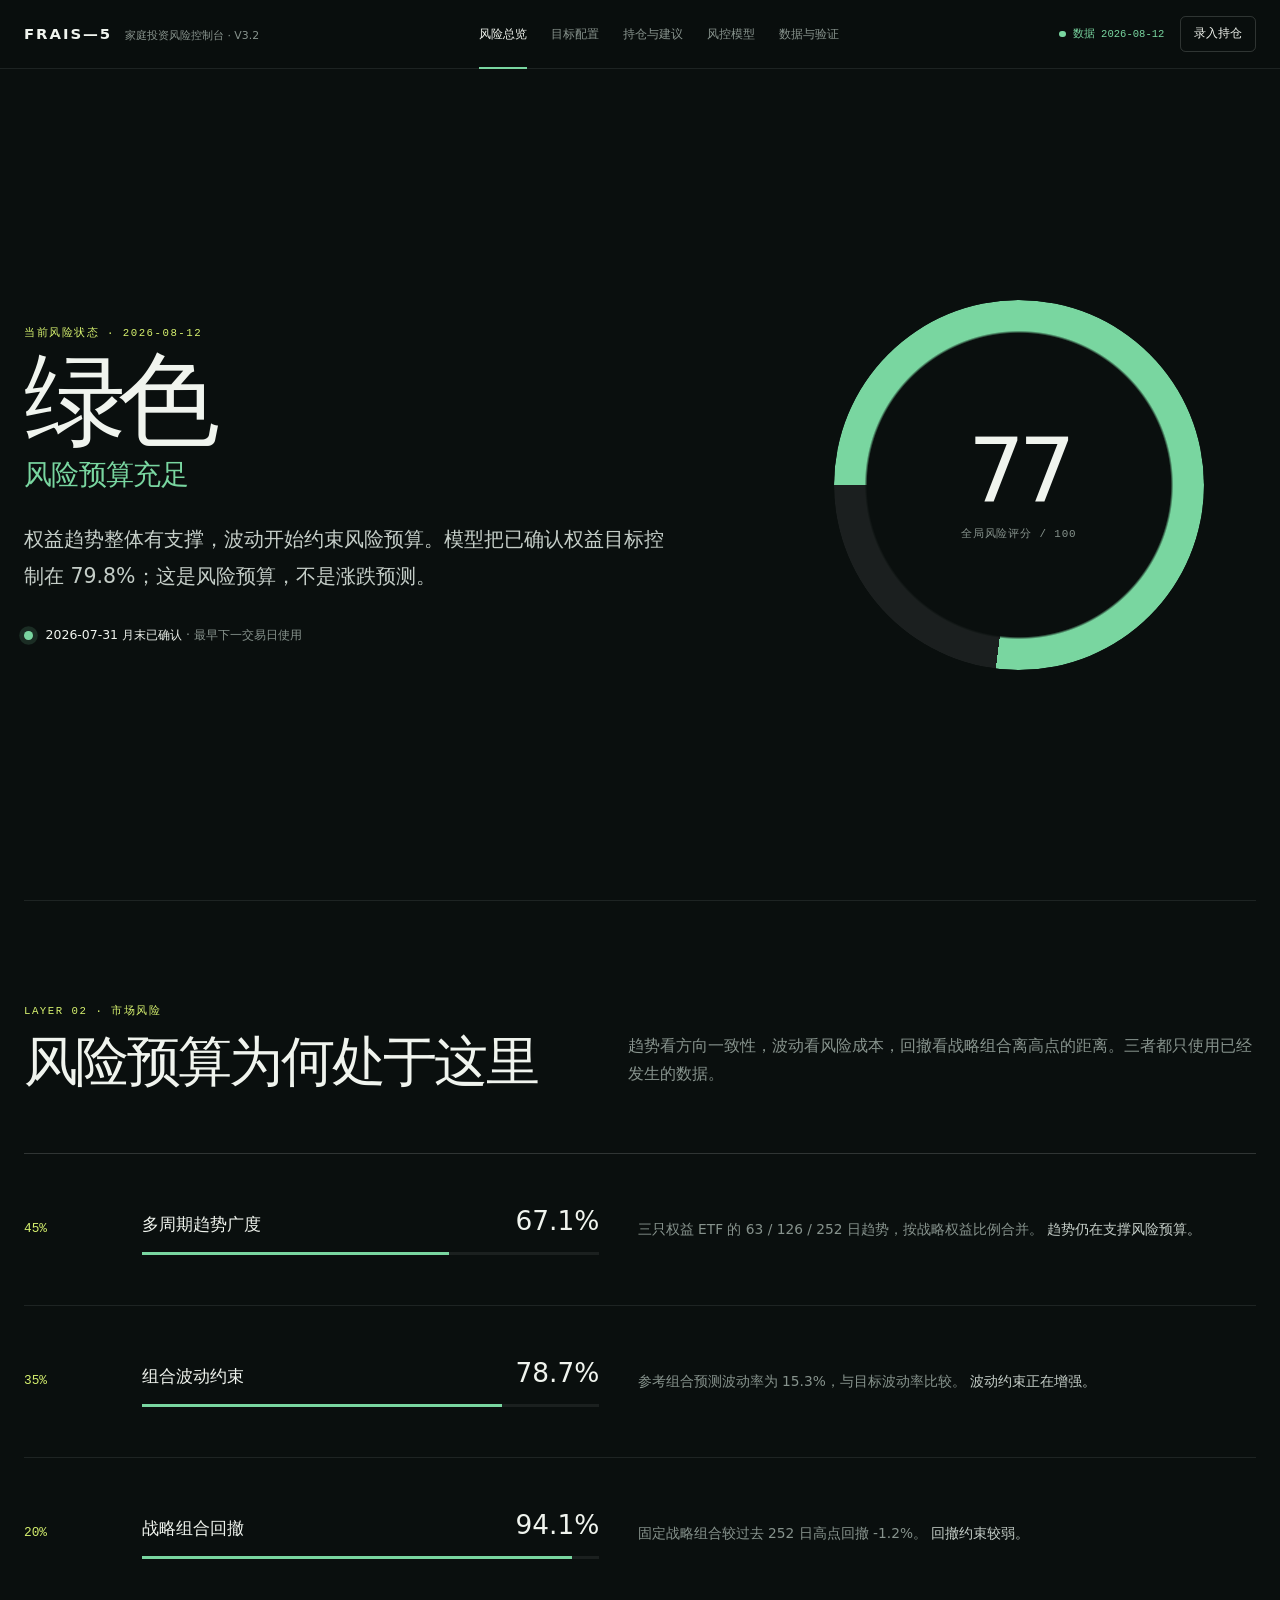
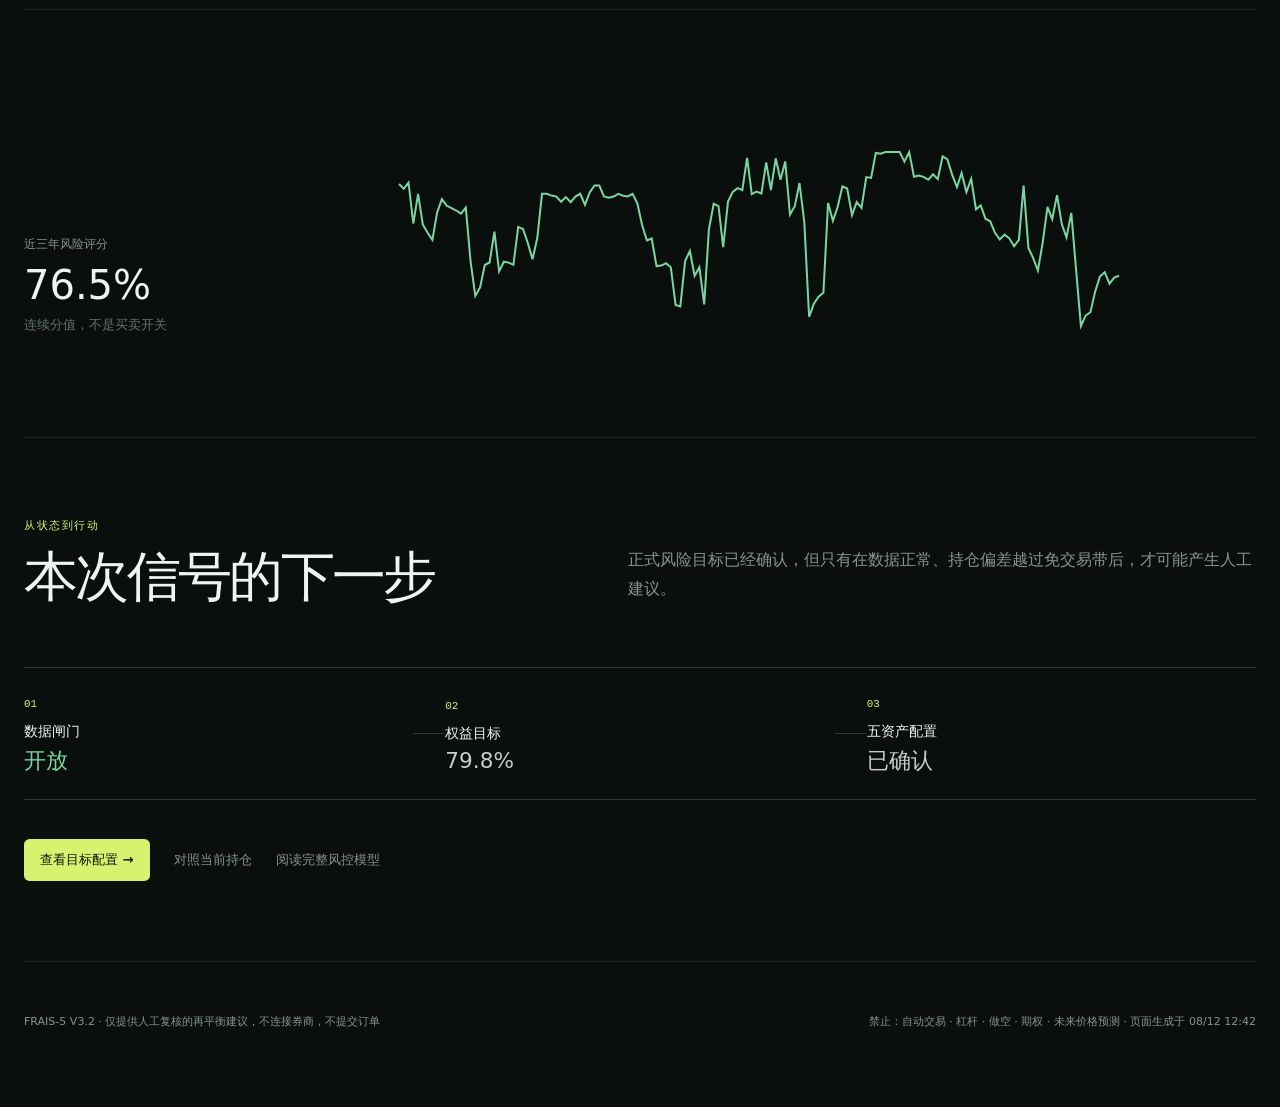
==== index.html @ fefcca4c "Deploy FRAIS-5 v3.2 target allocation" ====
<!doctype html>
<html lang="zh-CN">
  <head>
    <meta charset="UTF-8" />
    <meta name="viewport" content="width=device-width, initial-scale=1.0" />
    <meta name="color-scheme" content="dark" />
    <meta name="theme-color" content="#0a0f0e" />
    <meta name="description" content="FRAIS-5 V3：中文家庭投资风险控制台。只提供可解释的风险与人工再平衡建议，不执行交易。" />
    <link rel="icon" href="data:image/svg+xml,%3Csvg xmlns='http://www.w3.org/2000/svg' viewBox='0 0 64 64'%3E%3Crect width='64' height='64' rx='16' fill='%230a0f0e'/%3E%3Cpath d='M16 16h33v8H25v8h20v8H25v16h-9z' fill='%23d7f26f'/%3E%3C/svg%3E" />
    <title>风险总览 · FRAIS-5</title>
    <script type="module" crossorigin src="./assets/main-DtXF75JH.js"></script>
    <link rel="stylesheet" crossorigin href="./assets/main-CTSdumK3.css">
  </head>
  <body data-page="risk" data-root="./">
    <a class="skip-link" href="#main">跳到主要内容</a>
    <div id="app" aria-live="polite">
      <div class="boot-screen"><span>F5</span><p>正在核验风险状态…</p></div>
    </div>
  </body>
</html>
---- assets/main-CTSdumK3.css ----
:root{--lightningcss-light: ;--lightningcss-dark:initial;color-scheme:dark;--bg:#0a0f0e;--surface:#111816;--surface-2:#17201d;--ink:#f0f4ee;--soft:#c5cec8;--muted:#87938d;--faint:#66706b;--line:#e9f3ec17;--line-strong:#e9f3ec2b;--accent:#d7f26f;--positive:#79d6a0;--negative:#ef7076;--warning:#e8cd68;--content:1320px;background:var(--bg);color:var(--ink);font-synthesis:none;text-rendering:optimizelegibility;font-family:-apple-system,BlinkMacSystemFont,PingFang SC,Microsoft YaHei,system-ui,sans-serif}*{box-sizing:border-box}html{scroll-behavior:smooth;scroll-padding-top:92px}body{background:var(--bg);min-width:320px;color:var(--ink);margin:0}button,input{color:inherit;font:inherit}a{color:inherit}button:focus-visible,a:focus-visible,input:focus-visible,tr:focus-visible,summary:focus-visible{outline:2px solid var(--accent);outline-offset:3px}.skip-link{z-index:100;background:var(--accent);color:#12180f;padding:.7rem 1rem;text-decoration:none;position:fixed;top:-4rem;left:1rem}.skip-link:focus{top:1rem}.visually-hidden{clip:rect(0, 0, 0, 0)!important;white-space:nowrap!important;border:0!important;width:1px!important;height:1px!important;margin:-1px!important;padding:0!important;position:absolute!important;overflow:hidden!important}.boot-screen,.fatal{text-align:center;place-content:center;justify-items:center;gap:1.2rem;min-height:100svh;padding:2rem;display:grid}.boot-screen span{border:1px solid var(--line-strong);width:5rem;height:5rem;color:var(--accent);border-radius:50%;place-items:center;font:500 1.1rem/1 IBM Plex Mono,monospace;animation:1.8s ease-in-out infinite pulse;display:grid}.boot-screen p,.fatal p{color:var(--muted)}.fatal h1{letter-spacing:-.06em;max-width:700px;margin:0;font-size:clamp(2.3rem,6vw,5rem)}.shell{--regime:var(--warning);min-height:100svh}.topbar{z-index:20;border-bottom:1px solid var(--line);-webkit-backdrop-filter:blur(18px);backdrop-filter:blur(18px);background:#0a0f0ee8;position:sticky;top:0}.topbar-inner{width:min(var(--content), calc(100% - 48px));grid-template-columns:auto 1fr auto;align-items:center;gap:clamp(1.5rem,4vw,4rem);min-height:68px;margin:0 auto;display:grid}.brand{white-space:nowrap;align-items:baseline;gap:.8rem;text-decoration:none;display:flex}.brand b{letter-spacing:.13em;font-size:.93rem}.brand span{color:var(--muted);font-size:.68rem}.page-nav{justify-content:center;align-items:stretch;gap:1.5rem;height:68px;display:flex}.page-nav a{color:var(--muted);white-space:nowrap;align-items:center;font-size:.76rem;text-decoration:none;transition:color .18s;display:flex;position:relative}.page-nav a:hover,.page-nav a[aria-current=page]{color:var(--ink)}.page-nav a[aria-current=page]:after{content:"";background:var(--regime);height:2px;position:absolute;bottom:-1px;left:0;right:0}.top-actions{white-space:nowrap;align-items:center;gap:1rem;display:flex}.data-stamp{color:var(--muted);align-items:center;gap:.45rem;font:.66rem/1 IBM Plex Mono,monospace;display:flex}.data-stamp i{background:currentColor;border-radius:50%;width:.4rem;height:.4rem}.data-stamp.data-good{color:var(--positive)}.data-stamp.data-bad{color:var(--negative)}.quiet-button,.primary,.secondary,.text-button,.danger-link{cursor:pointer;border:0;transition:transform .18s,border-color .18s,background .18s,color .18s}.quiet-button{border:1px solid var(--line-strong);background:0 0;border-radius:.35rem;padding:.55rem .8rem;font-size:.74rem}.quiet-button:hover,.secondary:hover{border-color:var(--accent);background:#d7f26f0f}.quiet-button:active,.primary:active,.secondary:active{transform:scale(.98)}main,footer{width:min(var(--content), calc(100% - 48px));margin:0 auto}.risk-hero{border-bottom:1px solid var(--line);grid-template-columns:1.15fr .85fr;align-items:center;gap:clamp(3rem,9vw,10rem);min-height:calc(100svh - 68px);padding:5rem 0;display:grid;position:relative}.risk-hero:before{content:"";z-index:-1;background:color-mix(in srgb, var(--regime) 10%, transparent);filter:blur(100px);pointer-events:none;border-radius:50%;width:32rem;height:32rem;position:absolute;top:8%;right:2%}.eyebrow{color:var(--accent);letter-spacing:.14em;text-transform:uppercase;margin:0 0 1rem;font:500 .67rem/1.5 IBM Plex Mono,monospace}.risk-hero h1{letter-spacing:-.075em;margin:0;font-size:clamp(3.8rem,8vw,7.2rem);font-weight:600;line-height:.84}.risk-hero h1 span{color:var(--regime);letter-spacing:-.025em;margin-top:1.2rem;font-size:.27em;display:block}.lead{max-width:42rem;color:var(--soft);margin:2.2rem 0 0;font-size:clamp(1rem,1.7vw,1.28rem);line-height:1.8}.signal-stamp{color:var(--muted);align-items:center;gap:.8rem;margin-top:2rem;font-size:.78rem;display:flex}.signal-stamp i{background:var(--regime);width:.55rem;height:.55rem;box-shadow:0 0 0 .3rem color-mix(in srgb, var(--regime) 15%, transparent);border-radius:50%}.signal-stamp strong{color:var(--ink);font-weight:500}.score{aspect-ratio:1;justify-self:center;place-items:center;width:min(32vw,370px);display:grid;position:relative}.score-ring{background:conic-gradient(var(--regime) calc(var(--score) * 1%), #ffffff12 0);border-radius:50%;transition:background .5s;position:absolute;inset:0;transform:rotate(-90deg);-webkit-mask:radial-gradient(circle,#0000 0 58%,#000 59%);mask:radial-gradient(circle,#0000 0 58%,#000 59%)}.score>div:last-child{text-align:center;gap:.65rem;display:grid}.score strong{letter-spacing:-.07em;font-size:clamp(3.6rem,7vw,6.4rem);font-weight:500;line-height:1}.score span{color:var(--muted);letter-spacing:.08em;font:.68rem/1.3 IBM Plex Mono,monospace}.page-intro{border-bottom:1px solid var(--line);flex-direction:column;justify-content:center;align-items:flex-start;min-height:360px;padding:4.5rem 0;display:flex}.page-intro h1{letter-spacing:-.065em;max-width:900px;margin:0;font-size:clamp(3.2rem,7vw,6.2rem);font-weight:600;line-height:.9}.page-intro>p:not(.eyebrow){max-width:680px;color:var(--soft);margin:1.6rem 0 0;font-size:1rem;line-height:1.75}.page-intro>.primary{margin-top:2rem}.page-intro>.page-links{margin-top:1.8rem}.model-intro{min-height:420px}.section{border-bottom:1px solid var(--line);padding:clamp(4.8rem,8vw,7rem) 0}.section.first{padding-top:4rem}.section.compact{padding-top:5rem;padding-bottom:5rem}.section-head{grid-template-columns:minmax(0,.9fr) minmax(330px,1.1fr);align-items:end;gap:clamp(2rem,7vw,7rem);margin-bottom:4rem;display:grid}.section-head h2{letter-spacing:-.05em;max-width:46rem;margin:0;font-size:clamp(2.2rem,4.2vw,4.2rem);font-weight:550;line-height:1}.section-head>p{max-width:48rem;color:var(--muted);margin:0;line-height:1.8}.factor-list{border-top:1px solid var(--line-strong)}.factor{border-bottom:1px solid var(--line);grid-template-columns:5rem minmax(260px,.85fr) minmax(320px,1.15fr);align-items:center;gap:2.4rem;min-height:9.5rem;display:grid}.factor-index{color:var(--accent);font:500 .8rem/1 IBM Plex Mono,monospace}.factor-title{justify-content:space-between;align-items:baseline;gap:1rem;display:flex}.factor-title h3{margin:0;font-size:1.08rem;font-weight:550}.factor-title strong{font-size:1.65rem;font-weight:500}.track{background:#ffffff12;height:3px;margin-top:1rem}.track i{background:var(--regime);height:100%;transition:width .7s cubic-bezier(.2,.8,.2,1);display:block}.factor>p{color:var(--muted);font-size:.86rem;line-height:1.7}.factor>p strong{color:var(--soft);font-weight:500}.history-band{grid-template-columns:190px 1fr;align-items:end;gap:3rem;min-height:260px;margin-top:4rem;display:grid}.history-band span{color:var(--muted);font-size:.75rem;display:block}.history-band strong{margin-top:.6rem;font-size:2.5rem;font-weight:500;display:block}.history-band small{color:var(--faint);margin-top:.5rem;display:block}.sparkline{width:100%;height:190px;display:block;overflow:visible}.sparkline path{fill:none;stroke:var(--regime);stroke-width:2px;vector-effect:non-scaling-stroke}.decision-path{border-top:1px solid var(--line-strong);border-bottom:1px solid var(--line-strong);grid-template-columns:1fr 32px 1fr 32px 1fr;align-items:center;display:grid}.decision-path>div{padding:1.5rem 0}.decision-path>i{background:var(--line-strong);height:1px}.decision-path span{color:var(--accent);font:.68rem/1 IBM Plex Mono,monospace}.decision-path strong{margin-top:.65rem;font-size:.9rem;display:block}.decision-path p{color:var(--soft);margin:.35rem 0 0;font-size:1.35rem}.page-links{flex-wrap:wrap;align-items:center;gap:1.5rem;margin-top:2.4rem;display:flex}.page-links a{color:var(--muted);font-size:.82rem;text-decoration:none}.page-links a:hover{color:var(--accent)}.page-links .primary-link{background:var(--accent);color:#12180f;border-radius:.35rem;padding:.75rem 1rem;font-weight:650}.metric-strip{border-top:1px solid var(--line-strong);border-bottom:1px solid var(--line-strong);grid-template-columns:repeat(4,1fr);margin-bottom:6rem;display:grid}.metric-strip>div{min-width:0;padding:1.45rem 1.6rem}.metric-strip>div:first-child{padding-left:0}.metric-strip>div+div{border-left:1px solid var(--line)}.metric-strip span,.audit-strip span{color:var(--muted);font-size:.72rem;display:block}.metric-strip strong{letter-spacing:-.03em;margin-top:.65rem;font-size:clamp(1.25rem,2vw,1.8rem);font-weight:500;display:block}.metric-strip strong.small-value{letter-spacing:0;font-size:1rem;line-height:1.5}.metric-strip small{color:var(--faint);margin-top:.45rem;font-size:.7rem;display:block}.table-scroll{overscroll-behavior-inline:contain;width:100%;overflow-x:auto}.table-edge{border-top:1px solid var(--line-strong)}table{border-collapse:collapse;white-space:nowrap;width:100%}th{color:var(--faint);text-align:right;border-bottom:1px solid var(--line-strong);padding:1rem .8rem;font-size:.67rem;font-weight:500}th:first-child,td:first-child{text-align:left;padding-left:0}td{text-align:right;border-bottom:1px solid var(--line);padding:1.25rem .8rem;font-size:.82rem}.asset-table tbody tr{cursor:pointer;transition:color .15s,background .15s}.asset-table tbody tr:hover,.asset-table tbody tr.active{color:var(--accent);background:#d7f26f06}.asset-table td:first-child strong{font-size:.93rem;font-weight:550;display:block}.asset-table td:first-child span{color:var(--muted);margin-top:.3rem;font-size:.66rem;display:block}.positive{color:var(--positive)!important}.negative{color:var(--negative)!important}.warning{color:var(--warning)!important}.asset-inspector{border-top:1px solid var(--line-strong);grid-template-columns:.8fr 1fr 1.2fr;align-items:start;gap:3rem;margin-top:3rem;padding-top:2rem;display:grid}.asset-inspector h3{margin:0;font-size:2rem;font-weight:540}.asset-inspector>p:nth-child(3){color:var(--muted);margin:0;line-height:1.75}.asset-inspector>p strong{color:var(--ink);font-weight:500}.asset-inspector dl{gap:.7rem;margin:0;display:grid}.asset-inspector dl div{border-bottom:1px solid var(--line);justify-content:space-between;gap:1rem;padding-bottom:.65rem;display:flex}.asset-inspector dt{color:var(--muted);font-size:.72rem}.asset-inspector dd{margin:0;font-size:.76rem}.advice-meta{color:var(--muted);border-top:1px solid var(--line-strong);border-bottom:1px solid var(--line-strong);flex-wrap:wrap;gap:1.2rem 3rem;padding:1.2rem 0;font-size:.76rem;display:flex}.advice-meta strong{color:var(--ink);margin-left:.4rem;font-weight:500}.decision-note{border-top:2px solid var(--accent);max-width:58rem;margin-top:4rem;padding-top:1.5rem}.decision-note.blocked{border-color:var(--negative)}.decision-note.calm{border-color:var(--positive)}.decision-note>strong{font-size:clamp(1.7rem,4vw,3rem);font-weight:540}.decision-note p{color:var(--muted);line-height:1.75}.text-button{color:var(--accent);background:0 0;padding:.5rem 0}.advice-list{border-top:1px solid var(--line-strong);margin-top:3rem}.advice-row{border-bottom:1px solid var(--line);grid-template-columns:220px 180px 1fr;align-items:center;gap:2rem;min-height:7rem;display:grid}.advice-row.muted{opacity:.5}.advice-row span{color:var(--muted);font:.7rem/1.4 IBM Plex Mono,monospace;display:block}.advice-row strong{margin-top:.25rem;font-weight:540;display:block}.advice-row b{font-size:1.05rem;font-weight:540}.advice-row p{color:var(--muted);margin:0;font-size:.81rem;line-height:1.65}.gate-scale{grid-template-columns:1.5fr 1.5fr 2fr 1fr;margin-top:1rem;display:grid}.gate-scale span{border-top:3px solid var(--positive);border-bottom:1px solid var(--line);min-height:78px;color:var(--muted);padding:1rem;font-size:.73rem}.gate-scale span:nth-child(2){border-top-color:var(--warning)}.gate-scale span:nth-child(3){border-top-color:#ee9b62}.gate-scale span:nth-child(4){border-top-color:var(--negative)}.gate-scale b{color:var(--ink);font:500 .8rem/1.7 IBM Plex Mono,monospace}.danger-link{color:var(--faint);text-underline-offset:.25rem;background:0 0;margin-top:2.5rem;padding:0;font-size:.72rem;text-decoration:underline}.danger-link:hover{color:var(--negative)}.allocation-hero{border-bottom:1px solid var(--line);grid-template-columns:1.15fr .85fr;align-items:center;gap:clamp(3rem,8vw,8rem);min-height:500px;padding:5rem 0;display:grid}.allocation-hero h1{letter-spacing:-.065em;margin:0;font-size:clamp(3.6rem,7vw,6.4rem);font-weight:600;line-height:.9}.allocation-hero>div:first-child>p:not(.eyebrow){max-width:660px;color:var(--soft);margin:1.7rem 0 0;font-size:1rem;line-height:1.8}.allocation-north-star{border-left:1px solid var(--line-strong);padding-left:clamp(2rem,5vw,5rem)}.allocation-north-star>span{color:var(--muted);font-size:.75rem}.allocation-north-star>strong{color:var(--regime);letter-spacing:-.07em;margin-top:.8rem;font-size:clamp(4rem,8vw,7rem);font-weight:550;line-height:.9;display:block}.allocation-north-star p{color:var(--soft);margin:1rem 0 0;font-size:1.2rem}.allocation-north-star small{color:var(--faint);margin-top:.6rem;display:block}.target-board{border-bottom:1px solid var(--line);padding:4rem 0 5rem}.target-board-head{grid-template-columns:1fr 1fr;align-items:end;gap:3rem;display:grid}.target-board-head h2{letter-spacing:-.05em;margin:0;font-size:clamp(2rem,4vw,3.6rem);font-weight:550;line-height:1}.target-board-head>p{max-width:500px;color:var(--muted);justify-self:end;margin:0;font-size:.82rem;line-height:1.7}.allocation-bar{background:var(--surface);height:72px;margin-top:3rem;display:flex;overflow:hidden}.allocation-bar>span{place-items:center;min-width:2px;transition:filter .2s,width .7s cubic-bezier(.2,.8,.2,1);display:grid}.allocation-bar>span:hover{filter:brightness(1.16)}.allocation-bar i{color:#0a0f0e;font-size:.72rem;font-style:normal;font-weight:700}.target-a{background:#80b49a!important}.target-b{background:var(--accent)!important}.target-c{background:#b6c6be!important}.target-d{background:#e5c76b!important}.target-e{background:#65756d!important}.allocation-legend{grid-template-columns:repeat(5,1fr);margin-top:1.3rem;display:grid}.allocation-legend>div{grid-template-columns:10px 1fr auto;align-items:start;gap:.65rem;padding-right:1rem;display:grid}.allocation-legend>div+div{border-left:1px solid var(--line);padding-left:1rem}.allocation-legend i,.target-identity>i{border-radius:50%;width:8px;height:8px;margin-top:.3rem}.allocation-legend span{color:var(--soft);font-size:.72rem}.allocation-legend small{color:var(--faint);margin-top:.2rem;font:.64rem/1 IBM Plex Mono,monospace;display:block}.allocation-legend strong{font-size:.84rem;font-weight:550}.target-list{border-top:1px solid var(--line-strong)}.target-row{border-bottom:1px solid var(--line);grid-template-columns:1.1fr 150px 190px minmax(330px,1.4fr);align-items:center;gap:2rem;min-height:140px;display:grid}.target-identity{grid-template-columns:10px 1fr;align-items:start;gap:.8rem;display:grid}.target-identity strong{font-size:1rem;font-weight:550;display:block}.target-identity span{color:var(--muted);margin-top:.35rem;font-size:.68rem;line-height:1.5;display:block}.target-number>strong,.target-cash>strong{letter-spacing:-.03em;font-size:1.45rem;font-weight:520;display:block}.target-number>span,.target-cash>span{color:var(--faint);margin-top:.45rem;font-size:.67rem;display:block}.target-number b{font-weight:500}.target-explain p{color:var(--muted);margin:0;font-size:.78rem;line-height:1.7}.target-explain>span{color:var(--accent);margin-top:.6rem;font:.65rem/1.4 IBM Plex Mono,monospace;display:inline-block}.formation-steps{border-top:1px solid var(--line-strong)}.formation-steps article{border-bottom:1px solid var(--line);grid-template-columns:150px minmax(270px,.9fr) minmax(360px,1.4fr);align-items:center;gap:2.5rem;min-height:128px;display:grid}.formation-steps span{color:var(--accent);font:.68rem/1.4 IBM Plex Mono,monospace}.formation-steps strong{font-size:1.08rem;font-weight:540;line-height:1.5}.formation-steps p{color:var(--muted);font-size:.8rem;line-height:1.7}.model-summary{border-bottom:1px solid var(--line);grid-template-columns:repeat(5,1fr);display:grid}.model-summary>div{padding:2rem 1.4rem}.model-summary>div:first-child{padding-left:0}.model-summary>div+div{border-left:1px solid var(--line)}.model-summary span{color:var(--accent);font:.68rem/1 IBM Plex Mono,monospace}.model-summary strong{margin-top:.8rem;font-size:.88rem;display:block}.model-summary p{color:var(--faint);margin:.45rem 0 0;font-size:.71rem;line-height:1.5}.document-layout{grid-template-columns:220px minmax(0,780px);align-items:start;gap:clamp(4rem,10vw,10rem);padding:5rem 0 9rem;display:grid}.document-toc{scrollbar-width:thin;max-height:calc(100svh - 120px);padding-right:1.3rem;position:sticky;top:96px;overflow:auto}.document-toc>p{color:var(--ink);margin:0 0 1rem;font-size:.78rem;font-weight:550}.document-toc nav{border-top:1px solid var(--line-strong);display:grid}.document-toc a{color:var(--faint);border-bottom:1px solid var(--line);padding:.54rem 0;font-size:.69rem;line-height:1.4;text-decoration:none;transition:color .15s}.document-toc a:hover,.document-toc a.active{color:var(--accent)}.document-toc>a{border:0;margin-top:1rem;display:block}.markdown-body{min-width:0}.markdown-body h1{letter-spacing:-.05em;margin:0 0 1.5rem;font-size:clamp(2.5rem,5vw,4.5rem);line-height:1}.markdown-body h2{border-top:1px solid var(--line-strong);letter-spacing:-.035em;margin:5rem 0 1.3rem;padding-top:1.5rem;scroll-margin-top:96px;font-size:clamp(1.7rem,3vw,2.7rem);font-weight:550;line-height:1.2}.markdown-body h2:first-of-type{margin-top:3rem}.markdown-body h3{color:var(--soft);margin:2.4rem 0 1rem;font-size:1.05rem;font-weight:550}.markdown-body p,.markdown-body li{color:var(--muted);font-size:.9rem;line-height:1.9}.markdown-body strong{color:var(--ink);font-weight:550}.markdown-body a{color:var(--accent)}.markdown-body blockquote{border-left:2px solid var(--accent);background:var(--surface);color:var(--soft);margin:0 0 3rem;padding:1.2rem 1.5rem;line-height:1.8}.markdown-body code{color:var(--accent);background:#ffffff12;border-radius:.25rem;padding:.12rem .35rem;font-family:IBM Plex Mono,monospace;font-size:.83em}.markdown-body pre{border:1px solid var(--line);background:#080c0b;margin:1.5rem 0 2rem;padding:1.4rem;overflow:auto}.markdown-body pre code{color:var(--soft);background:0 0;padding:0;font-size:.78rem;line-height:1.75}.markdown-body ul,.markdown-body ol{padding-left:1.25rem}.markdown-table{border-top:1px solid var(--line-strong);margin:1.8rem 0 2.4rem;overflow-x:auto}.markdown-table th,.markdown-table td{text-align:left;white-space:normal;vertical-align:top;line-height:1.6}.health-banner{border-bottom:1px solid var(--line-strong);grid-template-columns:260px 1fr auto;align-items:center;gap:3rem;min-height:150px;display:grid}.health-banner>div span{color:var(--positive);letter-spacing:.12em;font:500 .7rem/1 IBM Plex Mono,monospace;display:block}.health-banner.blocked>div span{color:var(--negative)}.health-banner>div strong{margin-top:.7rem;font-size:1.5rem;font-weight:540;display:block}.health-banner p{color:var(--soft);line-height:1.7}.health-banner small{color:var(--faint);font-size:.69rem}.audit-strip{border-top:1px solid var(--line-strong);border-bottom:1px solid var(--line-strong);grid-template-columns:repeat(4,1fr);margin-bottom:2rem;display:grid}.audit-strip>div{padding:1.4rem}.audit-strip>div:first-child{padding-left:0}.audit-strip>div+div{border-left:1px solid var(--line)}.audit-strip strong{margin-top:.55rem;font-size:.8rem;font-weight:500;line-height:1.55;display:block}.mono{color:var(--accent);font-family:IBM Plex Mono,monospace}.health-pass{border-left:2px solid var(--positive);color:var(--muted);margin:2rem 0 3rem;padding-left:1rem;font-size:.8rem;line-height:1.7}.issue-list{border-top:1px solid var(--line);margin:2rem 0}.issue-list p{border-bottom:1px solid var(--line);grid-template-columns:180px 1fr;margin:0;padding:.8rem 0;display:grid}.issue-list span{color:var(--muted)}.provider-table td:first-child strong,.metrics-table td:first-child strong{font-weight:550}.metrics-table tr.selected{color:var(--accent);background:#d7f26f06}.nav-plot{margin:0 0 3rem;position:relative}.nav-plot .sparkline{height:240px}.nav-plot>span{color:var(--muted);font-size:.7rem;position:absolute;top:0;left:0}.method-note{max-width:64rem;color:var(--muted);margin:2rem 0 0;font-size:.8rem;line-height:1.75}.method-note a{color:var(--accent);margin-left:.35rem}.download-list{border-top:1px solid var(--line-strong)}.download-list a{border-bottom:1px solid var(--line);grid-template-columns:80px 1fr 1fr;align-items:center;gap:1.5rem;min-height:84px;text-decoration:none;transition:color .15s,background .15s;display:grid}.download-list a:hover{color:var(--accent);background:#d7f26f05}.download-list span{color:var(--accent);font:500 .68rem/1 IBM Plex Mono,monospace}.download-list strong{font-size:.9rem;font-weight:540}.download-list small{color:var(--muted)}footer{color:var(--muted);justify-content:space-between;gap:2rem;padding:2.5rem 0 4rem;font-size:.69rem;line-height:1.7;display:flex}footer p:last-child{text-align:right}dialog{border:1px solid var(--line-strong);background:var(--surface);width:min(680px,100% - 32px);max-height:calc(100svh - 40px);color:var(--ink);border-radius:.65rem;padding:0;overflow:auto;box-shadow:0 30px 100px #00000094}dialog::backdrop{-webkit-backdrop-filter:blur(8px);backdrop-filter:blur(8px);background:#020504c2}dialog form{padding:2rem}.dialog-head{justify-content:space-between;align-items:start;gap:2rem;display:flex}.dialog-head h2{letter-spacing:-.05em;margin:0;font-size:2.4rem;font-weight:550}.dialog-head button{color:var(--muted);cursor:pointer;background:0 0;border:0;font-size:2rem}.privacy{color:var(--muted);margin:1.2rem 0 2rem;font-size:.81rem;line-height:1.65}.holding-fields{border-top:1px solid var(--line-strong)}.holding-fields label{border-bottom:1px solid var(--line);grid-template-columns:1fr 220px;align-items:center;gap:2rem;min-height:4.4rem;display:grid}.holding-fields label>span{font-size:.84rem}.holding-fields small{color:var(--muted);margin-top:.2rem;font:.66rem/1.3 IBM Plex Mono,monospace;display:block}input{border:1px solid var(--line-strong);width:100%;color:var(--ink);background:#00000026;border-radius:.3rem;outline:0;padding:.7rem .8rem}input:focus{border-color:var(--accent)}.backup{background:var(--surface-2);grid-template-columns:1fr 1fr;gap:1rem;margin-top:2rem;padding:1.3rem;display:grid}.backup h3{margin:0;font-size:.88rem}.backup p{color:var(--muted);margin:.35rem 0 0;font-size:.72rem}.backup-actions{grid-column:1/-1;gap:.6rem;display:flex}.dialog-actions{justify-content:flex-end;gap:.8rem;margin-top:2rem;display:flex}.primary,.secondary{border-radius:.35rem;padding:.7rem 1rem}.primary{background:var(--accent);color:#13180f;font-weight:650}.secondary{border:1px solid var(--line-strong);background:0 0}.dialog-status{min-height:1.2rem;color:var(--warning);margin-top:.8rem;font-size:.74rem}.reveal{opacity:0;transition:opacity .65s cubic-bezier(.2,.8,.2,1),transform .65s cubic-bezier(.2,.8,.2,1);transform:translateY(14px)}.reveal.visible{opacity:1;transform:none}@keyframes pulse{50%{border-color:var(--accent);transform:scale(1.08)}}@media (prefers-reduced-motion:reduce){*,:before,:after{scroll-behavior:auto!important;transition-duration:.01ms!important;animation:none!important}.reveal{opacity:1;transform:none}}@media (max-width:1080px){.brand span,.data-stamp{display:none}.topbar-inner{gap:1.5rem}.page-nav{justify-content:flex-start}.document-layout{grid-template-columns:190px minmax(0,1fr);gap:4rem}.target-row{grid-template-columns:1fr 120px 160px}.target-explain{grid-column:1/-1;padding-bottom:1.3rem}}@media (max-width:820px){html{scroll-padding-top:116px}.topbar-inner{width:min(100% - 32px, var(--content));grid-template-columns:1fr auto;padding-top:.65rem}.page-nav{scrollbar-width:none;grid-area:2/1/auto/-1;justify-content:flex-start;gap:1.5rem;width:100%;height:42px;overflow-x:auto}.page-nav::-webkit-scrollbar{display:none}.top-actions{grid-area:1/2}main,footer{width:min(100% - 32px, var(--content))}.risk-hero{grid-template-columns:1fr;gap:4rem;min-height:auto;padding:6rem 0}.score{justify-self:start;width:min(70vw,320px)}.section-head,.asset-inspector{grid-template-columns:1fr;gap:1.5rem}.factor{grid-template-columns:4rem 1fr;gap:1.2rem;padding:1.4rem 0}.factor>p{grid-column:2}.metric-strip,.audit-strip{grid-template-columns:repeat(2,1fr)}.metric-strip>div:nth-child(3),.audit-strip>div:nth-child(3){border-left:0;border-top:1px solid var(--line);padding-left:0}.advice-row{grid-template-columns:1fr auto;gap:1rem;padding:1rem 0}.advice-row p{grid-column:1/-1}.history-band{grid-template-columns:1fr;gap:1rem}.allocation-hero{grid-template-columns:1fr;gap:3rem;min-height:auto}.allocation-north-star{border-left:0;border-top:1px solid var(--line-strong);padding:2rem 0 0}.allocation-legend{grid-template-columns:repeat(3,1fr);gap:1rem 0}.allocation-legend>div:nth-child(4){border-left:0;padding-left:0}.target-board-head{grid-template-columns:1fr}.target-board-head>p{justify-self:start}.formation-steps article{grid-template-columns:120px 1fr;gap:1rem 2rem;padding:1.5rem 0}.formation-steps p{grid-column:2;margin:0}.model-summary{grid-template-columns:repeat(3,1fr)}.model-summary>div:nth-child(4){border-left:0;border-top:1px solid var(--line);padding-left:0}.document-layout{grid-template-columns:1fr;gap:2rem}.document-toc{max-height:none;padding:0 0 1rem;position:static}.document-toc nav{gap:.6rem 1.2rem;display:flex;overflow-x:auto}.document-toc nav a{border-bottom:0;flex:none}.document-toc>a{display:none}.health-banner{grid-template-columns:1fr auto;gap:1rem;padding:2rem 0}.health-banner p{grid-area:2/1/auto/-1;margin:0}}@media (max-width:560px){.brand span{display:none}.page-nav{gap:1.25rem}.risk-hero{padding:4.5rem 0}.risk-hero h1{font-size:clamp(3.5rem,20vw,5.2rem)}.score{width:min(72vw,280px)}.page-intro,.model-intro{min-height:320px;padding:3.5rem 0}.page-intro h1{font-size:clamp(3.1rem,17vw,4.3rem)}.section{padding:4.5rem 0}.section-head{margin-bottom:2.5rem}.section-head h2{font-size:2.35rem}.factor{grid-template-columns:1fr}.factor>p{grid-column:auto}.decision-path{grid-template-columns:1fr}.decision-path>i{width:1px;height:18px;margin-left:1rem}.metric-strip,.audit-strip{grid-template-columns:1fr;margin-bottom:4rem}.metric-strip>div,.audit-strip>div{border-top:1px solid var(--line);padding-left:0;border-left:0!important}.metric-strip>div:first-child,.audit-strip>div:first-child{border-top:0}.gate-scale{grid-template-columns:repeat(2,1fr)}.allocation-hero{padding:4rem 0}.allocation-hero h1{font-size:3.6rem}.allocation-north-star>strong{font-size:4.4rem}.allocation-bar{height:56px}.allocation-bar i{display:none}.allocation-legend{grid-template-columns:1fr 1fr}.allocation-legend>div{padding:.6rem .8rem .6rem 0;border-left:0!important}.allocation-legend>div:nth-child(2n){padding-left:.8rem;border-left:1px solid var(--line)!important}.target-row{grid-template-columns:1fr 1fr;gap:1.3rem;padding:1.4rem 0}.target-identity{grid-column:1/-1}.target-explain{grid-column:1/-1;padding:0}.target-number>strong,.target-cash>strong{font-size:1.25rem}.formation-steps article{grid-template-columns:1fr;gap:.7rem}.formation-steps p{grid-column:1}.model-summary{grid-template-columns:1fr}.model-summary>div{border-top:1px solid var(--line);padding-left:0;border-left:0!important}.model-summary>div:first-child{border-top:0}.document-layout{padding-top:3rem}.markdown-body h2{scroll-margin-top:120px}.health-banner{grid-template-columns:1fr}.health-banner p,.health-banner small{grid-area:auto/1}.download-list a{grid-template-columns:56px 1fr;gap:1rem}.download-list small{grid-column:2}.holding-fields label{grid-template-columns:1fr;gap:.5rem;padding:.8rem 0}.backup{grid-template-columns:1fr}.backup-actions,.dialog-actions,footer{flex-direction:column}footer p:last-child{text-align:left}}
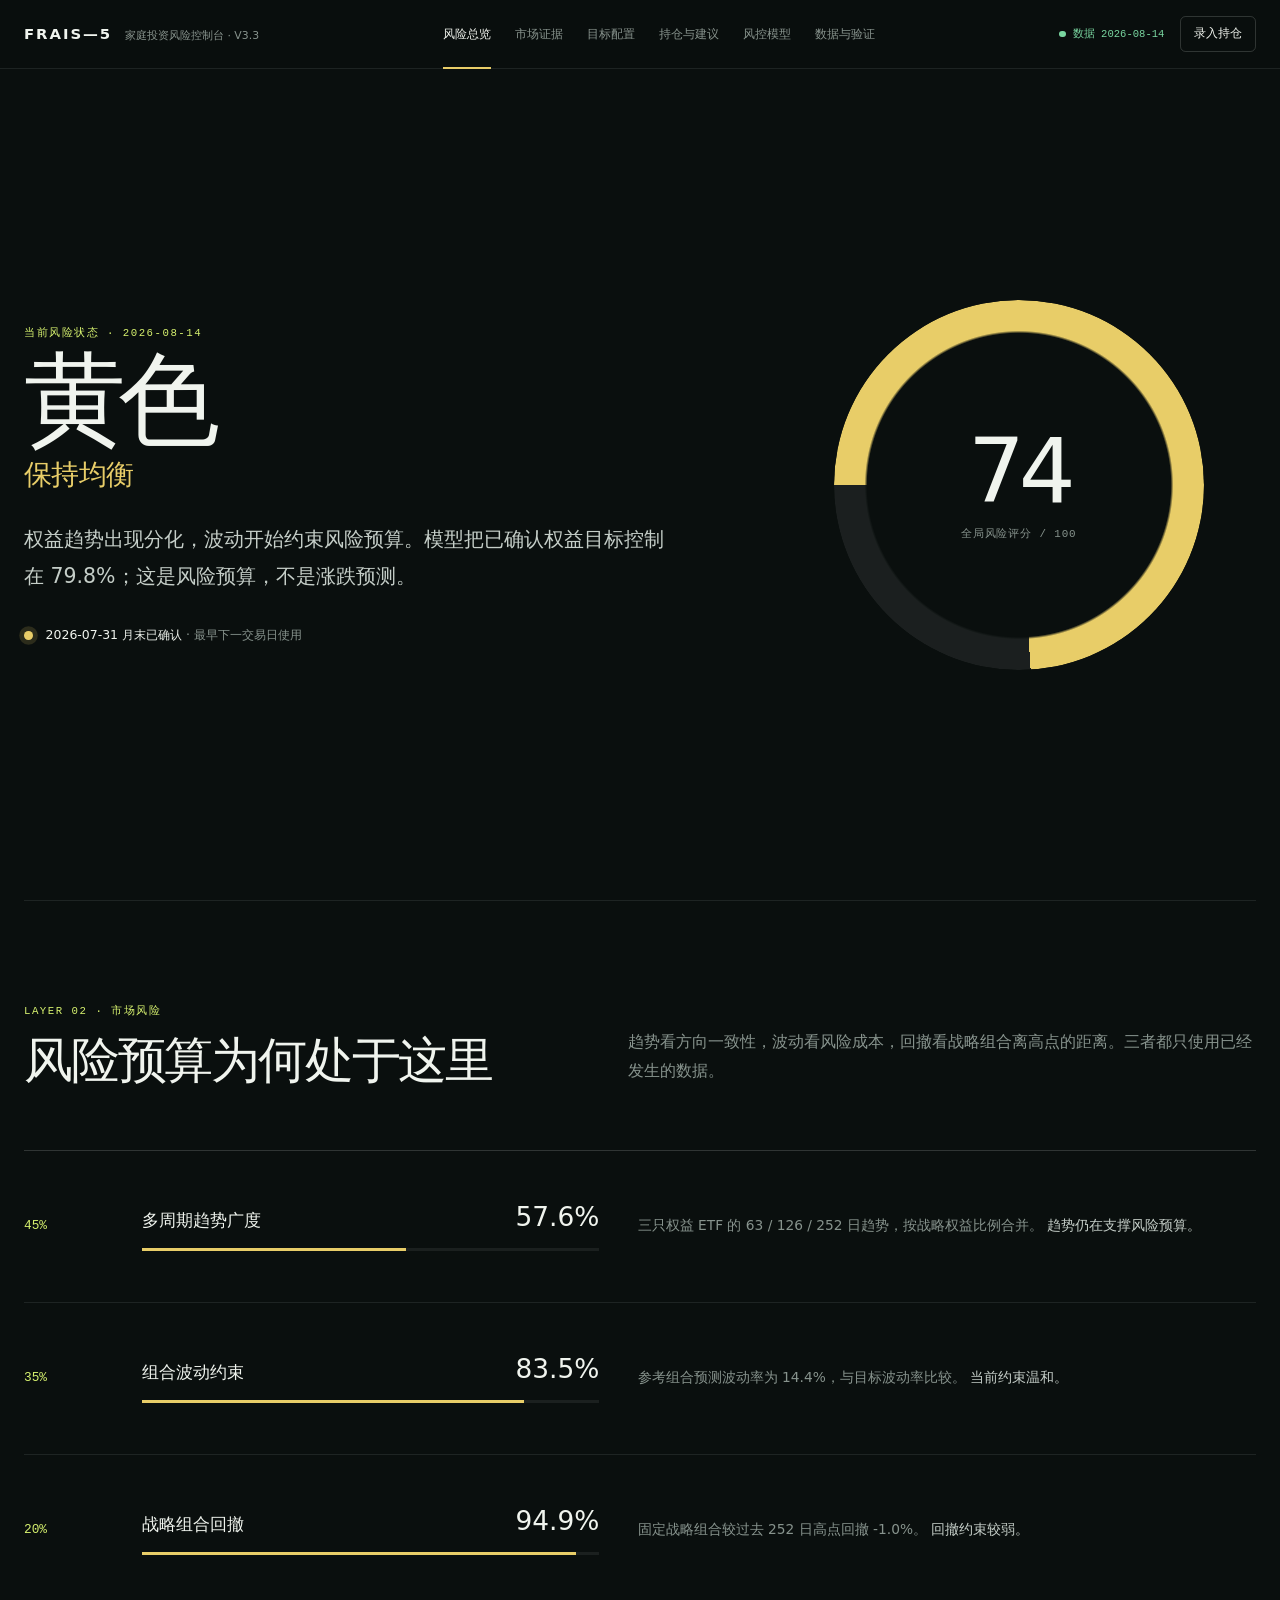
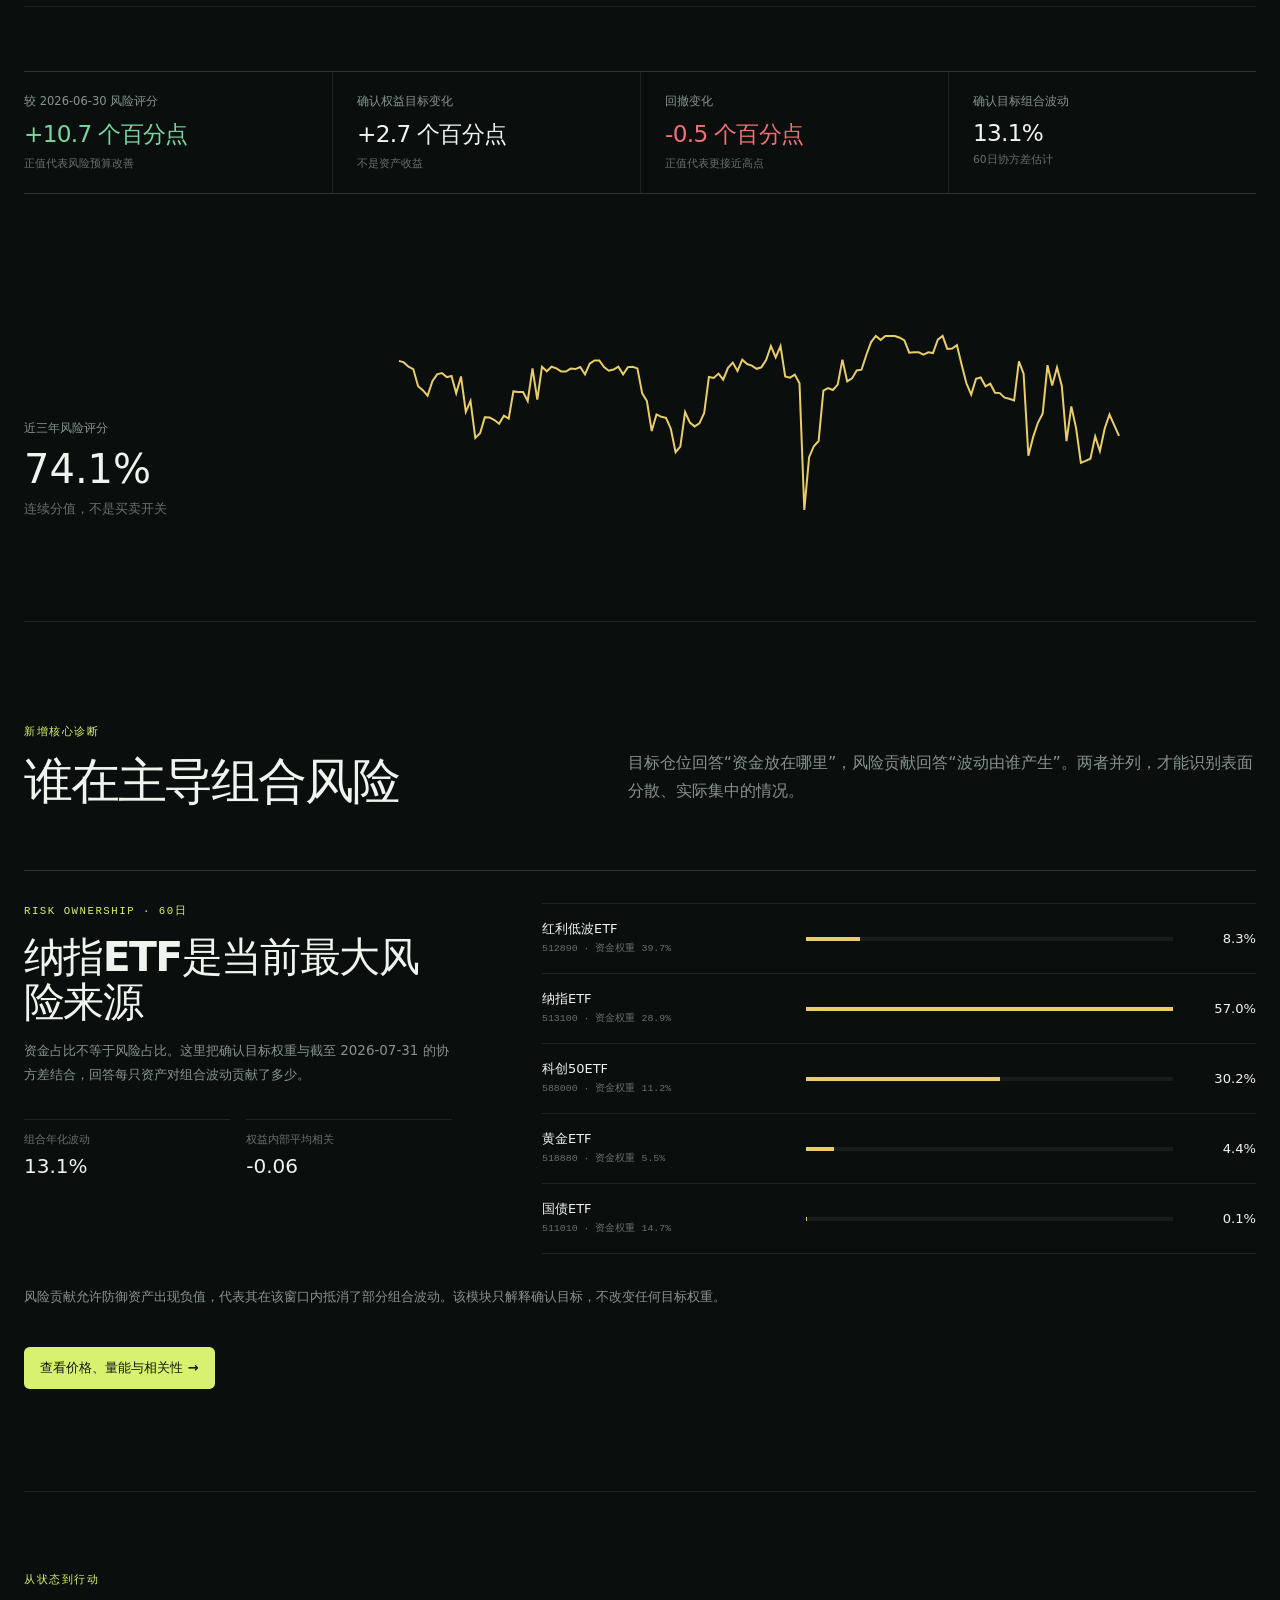
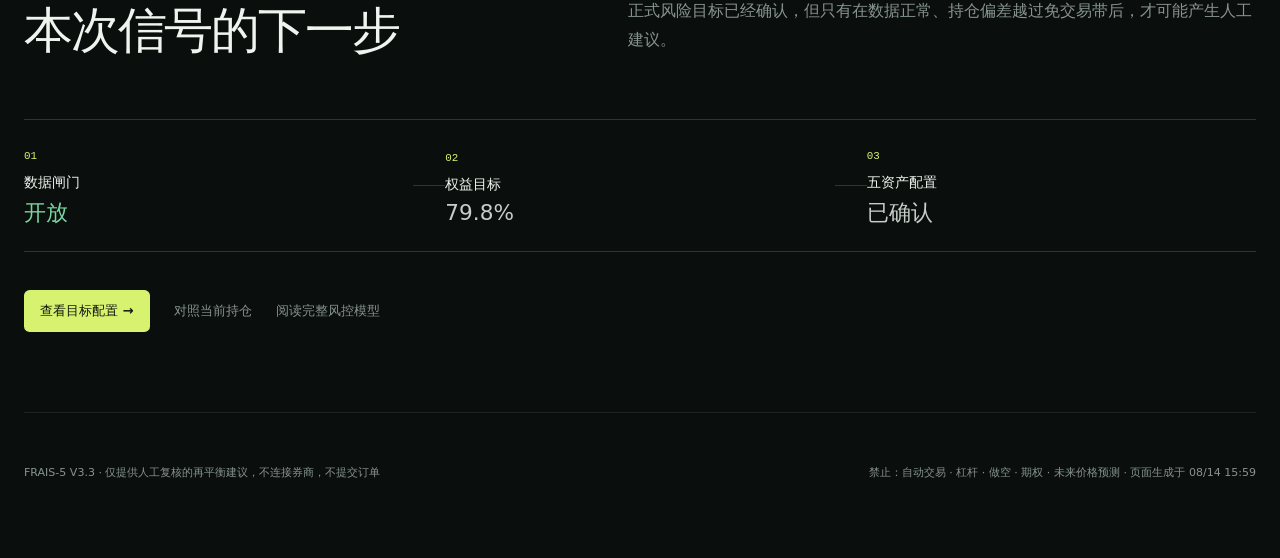
==== commit 9d6ce353: "Deploy FRAIS-5 v3.3 market evidence" ====
--- a/index.html
+++ b/index.html
@@ -8,8 +8,8 @@
     <meta name="description" content="FRAIS-5 V3：中文家庭投资风险控制台。只提供可解释的风险与人工再平衡建议，不执行交易。" />
     <link rel="icon" href="data:image/svg+xml,%3Csvg xmlns='http://www.w3.org/2000/svg' viewBox='0 0 64 64'%3E%3Crect width='64' height='64' rx='16' fill='%230a0f0e'/%3E%3Cpath d='M16 16h33v8H25v8h20v8H25v16h-9z' fill='%23d7f26f'/%3E%3C/svg%3E" />
     <title>风险总览 · FRAIS-5</title>
-    <script type="module" crossorigin src="./assets/main-DtXF75JH.js"></script>
-    <link rel="stylesheet" crossorigin href="./assets/main-CTSdumK3.css">
+    <script type="module" crossorigin src="./assets/main-CNFcikNc.js"></script>
+    <link rel="stylesheet" crossorigin href="./assets/main-BYV9xDuN.css">
   </head>
   <body data-page="risk" data-root="./">
     <a class="skip-link" href="#main">跳到主要内容</a>
--- a/assets/main-BYV9xDuN.css
+++ b/assets/main-BYV9xDuN.css
@@ -0,0 +1 @@
+:root{--lightningcss-light: ;--lightningcss-dark:initial;color-scheme:dark;--bg:#0a0f0e;--surface:#111816;--surface-2:#17201d;--ink:#f0f4ee;--soft:#c5cec8;--muted:#87938d;--faint:#66706b;--line:#e9f3ec17;--line-strong:#e9f3ec2b;--accent:#d7f26f;--positive:#79d6a0;--negative:#ef7076;--warning:#e8cd68;--content:1320px;background:var(--bg);color:var(--ink);font-synthesis:none;text-rendering:optimizelegibility;font-family:-apple-system,BlinkMacSystemFont,PingFang SC,Microsoft YaHei,system-ui,sans-serif}*{box-sizing:border-box}html{scroll-behavior:smooth;scroll-padding-top:92px}body{background:var(--bg);min-width:320px;color:var(--ink);margin:0}button,input{color:inherit;font:inherit}a{color:inherit}button:focus-visible,a:focus-visible,input:focus-visible,tr:focus-visible,summary:focus-visible{outline:2px solid var(--accent);outline-offset:3px}.skip-link{z-index:100;background:var(--accent);color:#12180f;padding:.7rem 1rem;text-decoration:none;position:fixed;top:-4rem;left:1rem}.skip-link:focus{top:1rem}.visually-hidden{clip:rect(0, 0, 0, 0)!important;white-space:nowrap!important;border:0!important;width:1px!important;height:1px!important;margin:-1px!important;padding:0!important;position:absolute!important;overflow:hidden!important}.boot-screen,.fatal{text-align:center;place-content:center;justify-items:center;gap:1.2rem;min-height:100svh;padding:2rem;display:grid}.boot-screen span{border:1px solid var(--line-strong);width:5rem;height:5rem;color:var(--accent);border-radius:50%;place-items:center;font:500 1.1rem/1 IBM Plex Mono,monospace;animation:1.8s ease-in-out infinite pulse;display:grid}.boot-screen p,.fatal p{color:var(--muted)}.fatal h1{letter-spacing:-.06em;max-width:700px;margin:0;font-size:clamp(2.3rem,6vw,5rem)}.shell{--regime:var(--warning);min-height:100svh}.topbar{z-index:20;border-bottom:1px solid var(--line);-webkit-backdrop-filter:blur(18px);backdrop-filter:blur(18px);background:#0a0f0ee8;position:sticky;top:0}.topbar-inner{width:min(var(--content), calc(100% - 48px));grid-template-columns:auto 1fr auto;align-items:center;gap:clamp(1.5rem,4vw,4rem);min-height:68px;margin:0 auto;display:grid}.brand{white-space:nowrap;align-items:baseline;gap:.8rem;text-decoration:none;display:flex}.brand b{letter-spacing:.13em;font-size:.93rem}.brand span{color:var(--muted);font-size:.68rem}.page-nav{justify-content:center;align-items:stretch;gap:1.5rem;height:68px;display:flex}.page-nav a{color:var(--muted);white-space:nowrap;align-items:center;font-size:.76rem;text-decoration:none;transition:color .18s;display:flex;position:relative}.page-nav a:hover,.page-nav a[aria-current=page]{color:var(--ink)}.page-nav a[aria-current=page]:after{content:"";background:var(--regime);height:2px;position:absolute;bottom:-1px;left:0;right:0}.top-actions{white-space:nowrap;align-items:center;gap:1rem;display:flex}.data-stamp{color:var(--muted);align-items:center;gap:.45rem;font:.66rem/1 IBM Plex Mono,monospace;display:flex}.data-stamp i{background:currentColor;border-radius:50%;width:.4rem;height:.4rem}.data-stamp.data-good{color:var(--positive)}.data-stamp.data-bad{color:var(--negative)}.quiet-button,.primary,.secondary,.text-button,.danger-link{cursor:pointer;border:0;transition:transform .18s,border-color .18s,background .18s,color .18s}.quiet-button{border:1px solid var(--line-strong);background:0 0;border-radius:.35rem;padding:.55rem .8rem;font-size:.74rem}.quiet-button:hover,.secondary:hover{border-color:var(--accent);background:#d7f26f0f}.quiet-button:active,.primary:active,.secondary:active{transform:scale(.98)}main,footer{width:min(var(--content), calc(100% - 48px));margin:0 auto}.risk-hero{border-bottom:1px solid var(--line);grid-template-columns:1.15fr .85fr;align-items:center;gap:clamp(3rem,9vw,10rem);min-height:calc(100svh - 68px);padding:5rem 0;display:grid;position:relative}.risk-hero:before{content:"";z-index:-1;background:color-mix(in srgb, var(--regime) 10%, transparent);filter:blur(100px);pointer-events:none;border-radius:50%;width:32rem;height:32rem;position:absolute;top:8%;right:2%}.eyebrow{color:var(--accent);letter-spacing:.14em;text-transform:uppercase;margin:0 0 1rem;font:500 .67rem/1.5 IBM Plex Mono,monospace}.risk-hero h1{letter-spacing:-.075em;margin:0;font-size:clamp(3.8rem,8vw,7.2rem);font-weight:600;line-height:.84}.risk-hero h1 span{color:var(--regime);letter-spacing:-.025em;margin-top:1.2rem;font-size:.27em;display:block}.lead{max-width:42rem;color:var(--soft);margin:2.2rem 0 0;font-size:clamp(1rem,1.7vw,1.28rem);line-height:1.8}.signal-stamp{color:var(--muted);align-items:center;gap:.8rem;margin-top:2rem;font-size:.78rem;display:flex}.signal-stamp i{background:var(--regime);width:.55rem;height:.55rem;box-shadow:0 0 0 .3rem color-mix(in srgb, var(--regime) 15%, transparent);border-radius:50%}.signal-stamp strong{color:var(--ink);font-weight:500}.score{aspect-ratio:1;justify-self:center;place-items:center;width:min(32vw,370px);display:grid;position:relative}.score-ring{background:conic-gradient(var(--regime) calc(var(--score) * 1%), #ffffff12 0);border-radius:50%;transition:background .5s;position:absolute;inset:0;transform:rotate(-90deg);-webkit-mask:radial-gradient(circle,#0000 0 58%,#000 59%);mask:radial-gradient(circle,#0000 0 58%,#000 59%)}.score>div:last-child{text-align:center;gap:.65rem;display:grid}.score strong{letter-spacing:-.07em;font-size:clamp(3.6rem,7vw,6.4rem);font-weight:500;line-height:1}.score span{color:var(--muted);letter-spacing:.08em;font:.68rem/1.3 IBM Plex Mono,monospace}.page-intro{border-bottom:1px solid var(--line);flex-direction:column;justify-content:center;align-items:flex-start;min-height:360px;padding:4.5rem 0;display:flex}.page-intro h1{letter-spacing:-.06em;max-width:900px;margin:0;font-size:clamp(3.1rem,6vw,5.5rem);font-weight:600;line-height:.92}.page-intro>p:not(.eyebrow){max-width:680px;color:var(--soft);margin:1.6rem 0 0;font-size:1rem;line-height:1.75}.page-intro>.primary{margin-top:2rem}.page-intro>.page-links{margin-top:1.8rem}.model-intro{min-height:420px}.section{border-bottom:1px solid var(--line);padding:clamp(4.8rem,8vw,7rem) 0}.section.first{padding-top:4rem}.section.compact{padding-top:5rem;padding-bottom:5rem}.section-head{grid-template-columns:minmax(0,.9fr) minmax(330px,1.1fr);align-items:end;gap:clamp(2rem,7vw,7rem);margin-bottom:4rem;display:grid}.section-head h2{letter-spacing:-.045em;max-width:46rem;margin:0;font-size:clamp(2.15rem,3.8vw,3.65rem);font-weight:550;line-height:1.03}.section-head>p{max-width:48rem;color:var(--muted);margin:0;line-height:1.8}.factor-list{border-top:1px solid var(--line-strong)}.factor{border-bottom:1px solid var(--line);grid-template-columns:5rem minmax(260px,.85fr) minmax(320px,1.15fr);align-items:center;gap:2.4rem;min-height:9.5rem;display:grid}.factor-index{color:var(--accent);font:500 .8rem/1 IBM Plex Mono,monospace}.factor-title{justify-content:space-between;align-items:baseline;gap:1rem;display:flex}.factor-title h3{margin:0;font-size:1.08rem;font-weight:550}.factor-title strong{font-size:1.65rem;font-weight:500}.track{background:#ffffff12;height:3px;margin-top:1rem}.track i{background:var(--regime);height:100%;transition:width .7s cubic-bezier(.2,.8,.2,1);display:block}.factor>p{color:var(--muted);font-size:.86rem;line-height:1.7}.factor>p strong{color:var(--soft);font-weight:500}.history-band{grid-template-columns:190px 1fr;align-items:end;gap:3rem;min-height:260px;margin-top:4rem;display:grid}.history-band span{color:var(--muted);font-size:.75rem;display:block}.history-band strong{margin-top:.6rem;font-size:2.5rem;font-weight:500;display:block}.history-band small{color:var(--faint);margin-top:.5rem;display:block}.sparkline{width:100%;height:190px;display:block;overflow:visible}.sparkline path{fill:none;stroke:var(--regime);stroke-width:2px;vector-effect:non-scaling-stroke}.risk-delta-strip{border-top:1px solid var(--line-strong);border-bottom:1px solid var(--line-strong);grid-template-columns:repeat(4,1fr);margin-top:4rem;display:grid}.risk-delta-strip>div{min-width:0;padding:1.4rem 1.5rem}.risk-delta-strip>div:first-child{padding-left:0}.risk-delta-strip>div+div{border-left:1px solid var(--line)}.risk-delta-strip span{color:var(--muted);font-size:.72rem;display:block}.risk-delta-strip strong{letter-spacing:-.03em;margin-top:.6rem;font-size:1.45rem;font-weight:520;display:block}.risk-delta-strip small{color:var(--faint);margin-top:.4rem;font-size:.67rem;line-height:1.4;display:block}.risk-ownership{border-top:1px solid var(--line-strong);grid-template-columns:minmax(280px,.75fr) minmax(480px,1.25fr);align-items:start;gap:clamp(3rem,7vw,7rem);padding-top:2rem;display:grid}.risk-ownership-summary h3{letter-spacing:-.04em;max-width:26rem;margin:0;font-size:clamp(1.8rem,3.2vw,3rem);font-weight:550;line-height:1.1}.risk-ownership-summary>p:not(.eyebrow){max-width:34rem;color:var(--muted);font-size:.84rem;line-height:1.8}.risk-ownership-summary dl{grid-template-columns:1fr 1fr;gap:1rem;margin:2rem 0 0;display:grid}.risk-ownership-summary dl div{border-top:1px solid var(--line);padding-top:.8rem}.risk-ownership-summary dt{color:var(--faint);font-size:.68rem}.risk-ownership-summary dd{margin:.45rem 0 0;font-size:1.25rem}.risk-owner-list{border-top:1px solid var(--line)}.risk-owner{border-bottom:1px solid var(--line);grid-template-columns:minmax(150px,.8fr) minmax(180px,1.2fr) 64px;align-items:center;gap:1.2rem;min-height:70px;display:grid}.risk-owner>span strong{font-size:.81rem;font-weight:540;display:block}.risk-owner>span small{color:var(--faint);margin-top:.3rem;font:.62rem/1.3 IBM Plex Mono,monospace;display:block}.risk-owner>b{text-align:right;font-size:.82rem;font-weight:540}.risk-owner-track{background:#ffffff0f;height:4px}.risk-owner-track i{background:var(--regime);transform-origin:0;height:100%;animation:.7s cubic-bezier(.2,.8,.2,1) both grow-line;display:block}.risk-owner-track i.diversifier{background:var(--positive)}.market-intro{min-height:340px}.market-workspace-section{padding-top:2.5rem}.market-toolbar{grid-template-columns:1fr auto;align-items:end;gap:2rem;margin-bottom:3rem;display:grid}.asset-switcher{border-top:1px solid var(--line-strong);border-bottom:1px solid var(--line-strong);grid-template-columns:repeat(5,1fr);display:grid}.asset-switcher button,.range-switcher button{color:var(--muted);cursor:pointer;background:0 0;border:0}.asset-switcher button{text-align:left;border-right:1px solid var(--line);min-height:72px;padding:1rem;transition:color .18s,background .18s}.asset-switcher button:first-child{padding-left:0}.asset-switcher button:last-child{border-right:0}.asset-switcher button:hover,.asset-switcher button[aria-pressed=true]{color:var(--ink);background:#d7f26f09}.asset-switcher button[aria-pressed=true]{box-shadow:inset 0 2px var(--regime)}.asset-switcher span{font-size:.76rem;font-weight:540;display:block}.asset-switcher small{color:var(--faint);margin-top:.4rem;font:.59rem/1.4 IBM Plex Mono,monospace;display:block}.range-switcher{border:1px solid var(--line-strong);border-radius:.35rem;gap:.25rem;padding:.25rem;display:flex}.range-switcher button{white-space:nowrap;border-radius:.22rem;padding:.48rem .65rem;font-size:.69rem}.range-switcher button[aria-pressed=true]{background:var(--accent);color:#12180f}.market-metrics{margin-bottom:3rem}.market-layout{grid-template-columns:minmax(0,1fr) 285px;align-items:stretch;gap:3rem;display:grid}.market-chart{border-top:1px solid var(--line-strong);border-bottom:1px solid var(--line-strong);min-width:0;min-height:620px;padding:1.2rem 0 0;transition:opacity .2s,transform .2s}.market-chart.is-changing{opacity:.35;transform:translateY(4px)}.chart-legend{min-height:34px;color:var(--muted);flex-wrap:wrap;align-items:center;gap:.8rem 1.5rem;font-size:.67rem;display:flex}.chart-legend span{align-items:center;gap:.45rem;display:flex}.chart-legend i{width:18px;height:2px;display:block}.legend-price{background:var(--accent)}.legend-ma63{background:var(--positive)}.legend-ma252{background:var(--warning)}.chart-range-label{color:var(--faint);margin-left:auto;font-family:IBM Plex Mono,monospace}.chart-canvas{position:relative}.chart-canvas svg{touch-action:pan-y;width:100%;height:auto;display:block}.chart-grid line{stroke:var(--line);stroke-width:1px;vector-effect:non-scaling-stroke}.chart-grid text,.axis-date,.volume-label{fill:var(--faint);font-family:IBM Plex Mono,monospace;font-size:10px}.price-area{fill:color-mix(in srgb, var(--regime) 8%, transparent)}.price-line,.ma-line{fill:none;vector-effect:non-scaling-stroke}.price-line{stroke:var(--accent);stroke-width:2px}.ma-line{stroke-width:1.25px;stroke-dasharray:5 4;opacity:.85}.ma63{stroke:var(--positive)}.ma252{stroke:var(--warning)}.volume-divider{stroke:var(--line-strong);stroke-width:1px;vector-effect:non-scaling-stroke}.volume-bar{fill:var(--positive);opacity:.48}.volume-bar.down{fill:var(--negative);opacity:.42}.chart-crosshair{stroke:var(--soft);stroke-width:1px;stroke-dasharray:3 4;opacity:0;vector-effect:non-scaling-stroke;pointer-events:none}.chart-crosshair.visible{opacity:.6}.market-tooltip{z-index:3;border:1px solid var(--line-strong);pointer-events:none;background:#080c0bf0;border-radius:.3rem;min-width:190px;padding:.75rem .85rem;position:absolute;top:3.2rem;transform:translate(-20%);box-shadow:0 12px 40px #00000052}.market-tooltip strong,.market-tooltip span{display:block}.market-tooltip strong{margin-bottom:.4rem;font-size:.72rem}.market-tooltip span{color:var(--muted);font:.63rem/1.6 IBM Plex Mono,monospace}.market-interpretation{border-top:1px solid var(--line-strong);border-left:1px solid var(--line);border-bottom:1px solid var(--line-strong);padding:2rem 0 1.5rem 2rem}.market-interpretation h3{letter-spacing:-.035em;margin:0;font-size:1.6rem;font-weight:550;line-height:1.15}.market-interpretation>p:not(.eyebrow){color:var(--muted);font-size:.78rem;line-height:1.75}.market-interpretation p strong{color:var(--ink);font-weight:550}.market-interpretation dl{border-top:1px solid var(--line);margin:2rem 0}.market-interpretation dl div{border-bottom:1px solid var(--line);justify-content:space-between;gap:1rem;padding:.7rem 0;display:flex}.market-interpretation dt,.market-interpretation dd{font-size:.69rem}.market-interpretation dt{color:var(--faint)}.market-interpretation dd{text-align:right;margin:0}.market-interpretation>small{color:var(--faint);font-size:.67rem;line-height:1.65;display:block}.correlation-layout{grid-template-columns:minmax(0,1fr) 330px;align-items:start;gap:clamp(3rem,7vw,7rem);display:grid}.correlation-table th,.correlation-table td{text-align:center}.correlation-table th:first-child{text-align:left;min-width:145px}.correlation-table tbody th strong,.correlation-table tbody th small{display:block}.correlation-table tbody th strong{color:var(--ink);font-size:.74rem}.correlation-table tbody th small{color:var(--faint);margin-top:.25rem;font:.61rem/1 IBM Plex Mono,monospace}.correlation-cell{background:color-mix(in srgb, var(--accent) calc(var(--strength) * 36%), transparent);border-radius:.2rem;place-items:center;width:48px;height:36px;font:.66rem/1 IBM Plex Mono,monospace;display:inline-grid}.correlation-cell.inverse{background:color-mix(in srgb, var(--positive) calc(var(--strength) * 34%), transparent)}.correlation-layout aside{border-left:1px solid var(--line);padding-left:2rem}.correlation-layout aside h3{margin:0;font-size:1.7rem;font-weight:540}.correlation-layout aside p:not(.eyebrow){color:var(--muted);font-size:.82rem;line-height:1.8}.correlation-layout aside p strong{color:var(--ink);font-weight:550}.correlation-layout aside small{color:var(--faint);font-size:.67rem;line-height:1.7}.evidence-notes{border-top:1px solid var(--line-strong);grid-template-columns:repeat(3,1fr);display:grid}.evidence-notes article{border-bottom:1px solid var(--line);min-height:180px;padding:1.8rem 2rem 1.5rem 0}.evidence-notes article+article{border-left:1px solid var(--line);padding-left:2rem}.evidence-notes span{color:var(--accent);font:.66rem/1 IBM Plex Mono,monospace}.evidence-notes h3{margin:1rem 0 .6rem;font-size:1rem;font-weight:550}.evidence-notes p{color:var(--muted);margin:0;font-size:.76rem;line-height:1.7}.decision-path{border-top:1px solid var(--line-strong);border-bottom:1px solid var(--line-strong);grid-template-columns:1fr 32px 1fr 32px 1fr;align-items:center;display:grid}.decision-path>div{padding:1.5rem 0}.decision-path>i{background:var(--line-strong);height:1px}.decision-path span{color:var(--accent);font:.68rem/1 IBM Plex Mono,monospace}.decision-path strong{margin-top:.65rem;font-size:.9rem;display:block}.decision-path p{color:var(--soft);margin:.35rem 0 0;font-size:1.35rem}.page-links{flex-wrap:wrap;align-items:center;gap:1.5rem;margin-top:2.4rem;display:flex}.page-links a{color:var(--muted);font-size:.82rem;text-decoration:none}.page-links a:hover{color:var(--accent)}.page-links .primary-link{background:var(--accent);color:#12180f;border-radius:.35rem;padding:.75rem 1rem;font-weight:650}.metric-strip{border-top:1px solid var(--line-strong);border-bottom:1px solid var(--line-strong);grid-template-columns:repeat(4,1fr);margin-bottom:6rem;display:grid}.metric-strip>div{min-width:0;padding:1.45rem 1.6rem}.metric-strip>div:first-child{padding-left:0}.metric-strip>div+div{border-left:1px solid var(--line)}.metric-strip span,.audit-strip span{color:var(--muted);font-size:.72rem;display:block}.metric-strip strong{letter-spacing:-.03em;margin-top:.65rem;font-size:clamp(1.25rem,2vw,1.8rem);font-weight:500;display:block}.metric-strip strong.small-value{letter-spacing:0;font-size:1rem;line-height:1.5}.metric-strip small{color:var(--faint);margin-top:.45rem;font-size:.7rem;display:block}.table-scroll{overscroll-behavior-inline:contain;width:100%;overflow-x:auto}.table-edge{border-top:1px solid var(--line-strong)}table{border-collapse:collapse;white-space:nowrap;width:100%}th{color:var(--faint);text-align:right;border-bottom:1px solid var(--line-strong);padding:1rem .8rem;font-size:.67rem;font-weight:500}th:first-child,td:first-child{text-align:left;padding-left:0}td{text-align:right;border-bottom:1px solid var(--line);padding:1.25rem .8rem;font-size:.82rem}.asset-table tbody tr{cursor:pointer;transition:color .15s,background .15s}.asset-table tbody tr:hover,.asset-table tbody tr.active{color:var(--accent);background:#d7f26f06}.asset-table td:first-child strong{font-size:.93rem;font-weight:550;display:block}.asset-table td:first-child span{color:var(--muted);margin-top:.3rem;font-size:.66rem;display:block}.positive{color:var(--positive)!important}.negative{color:var(--negative)!important}.warning{color:var(--warning)!important}.asset-inspector{border-top:1px solid var(--line-strong);grid-template-columns:.8fr 1fr 1.2fr;align-items:start;gap:3rem;margin-top:3rem;padding-top:2rem;display:grid}.asset-inspector h3{margin:0;font-size:2rem;font-weight:540}.asset-inspector>p:nth-child(3){color:var(--muted);margin:0;line-height:1.75}.asset-inspector>p strong{color:var(--ink);font-weight:500}.asset-inspector dl{gap:.7rem;margin:0;display:grid}.asset-inspector dl div{border-bottom:1px solid var(--line);justify-content:space-between;gap:1rem;padding-bottom:.65rem;display:flex}.asset-inspector dt{color:var(--muted);font-size:.72rem}.asset-inspector dd{margin:0;font-size:.76rem}.advice-meta{color:var(--muted);border-top:1px solid var(--line-strong);border-bottom:1px solid var(--line-strong);flex-wrap:wrap;gap:1.2rem 3rem;padding:1.2rem 0;font-size:.76rem;display:flex}.advice-meta strong{color:var(--ink);margin-left:.4rem;font-weight:500}.decision-note{border-top:2px solid var(--accent);max-width:58rem;margin-top:4rem;padding-top:1.5rem}.decision-note.blocked{border-color:var(--negative)}.decision-note.calm{border-color:var(--positive)}.decision-note>strong{font-size:clamp(1.7rem,4vw,3rem);font-weight:540}.decision-note p{color:var(--muted);line-height:1.75}.text-button{color:var(--accent);background:0 0;padding:.5rem 0}.advice-list{border-top:1px solid var(--line-strong);margin-top:3rem}.advice-row{border-bottom:1px solid var(--line);grid-template-columns:220px 180px 1fr;align-items:center;gap:2rem;min-height:7rem;display:grid}.advice-row.muted{opacity:.5}.advice-row span{color:var(--muted);font:.7rem/1.4 IBM Plex Mono,monospace;display:block}.advice-row strong{margin-top:.25rem;font-weight:540;display:block}.advice-row b{font-size:1.05rem;font-weight:540}.advice-row p{color:var(--muted);margin:0;font-size:.81rem;line-height:1.65}.gate-scale{grid-template-columns:1.5fr 1.5fr 2fr 1fr;margin-top:1rem;display:grid}.gate-scale span{border-top:3px solid var(--positive);border-bottom:1px solid var(--line);min-height:78px;color:var(--muted);padding:1rem;font-size:.73rem}.gate-scale span:nth-child(2){border-top-color:var(--warning)}.gate-scale span:nth-child(3){border-top-color:#ee9b62}.gate-scale span:nth-child(4){border-top-color:var(--negative)}.gate-scale b{color:var(--ink);font:500 .8rem/1.7 IBM Plex Mono,monospace}.danger-link{color:var(--faint);text-underline-offset:.25rem;background:0 0;margin-top:2.5rem;padding:0;font-size:.72rem;text-decoration:underline}.danger-link:hover{color:var(--negative)}.allocation-hero{border-bottom:1px solid var(--line);grid-template-columns:1.15fr .85fr;align-items:center;gap:clamp(3rem,8vw,8rem);min-height:500px;padding:5rem 0;display:grid}.allocation-hero h1{letter-spacing:-.065em;margin:0;font-size:clamp(3.6rem,7vw,6.4rem);font-weight:600;line-height:.9}.allocation-hero>div:first-child>p:not(.eyebrow){max-width:660px;color:var(--soft);margin:1.7rem 0 0;font-size:1rem;line-height:1.8}.allocation-north-star{border-left:1px solid var(--line-strong);padding-left:clamp(2rem,5vw,5rem)}.allocation-north-star>span{color:var(--muted);font-size:.75rem}.allocation-north-star>strong{color:var(--regime);letter-spacing:-.07em;margin-top:.8rem;font-size:clamp(4rem,8vw,7rem);font-weight:550;line-height:.9;display:block}.allocation-north-star p{color:var(--soft);margin:1rem 0 0;font-size:1.2rem}.allocation-north-star small{color:var(--faint);margin-top:.6rem;display:block}.target-board{border-bottom:1px solid var(--line);padding:4rem 0 5rem}.target-board-head{grid-template-columns:1fr 1fr;align-items:end;gap:3rem;display:grid}.target-board-head h2{letter-spacing:-.05em;margin:0;font-size:clamp(2rem,4vw,3.6rem);font-weight:550;line-height:1}.target-board-head>p{max-width:500px;color:var(--muted);justify-self:end;margin:0;font-size:.82rem;line-height:1.7}.allocation-bar{background:var(--surface);height:72px;margin-top:3rem;display:flex;overflow:hidden}.allocation-bar>span{place-items:center;min-width:2px;transition:filter .2s,width .7s cubic-bezier(.2,.8,.2,1);display:grid}.allocation-bar>span:hover{filter:brightness(1.16)}.allocation-bar i{color:#0a0f0e;font-size:.72rem;font-style:normal;font-weight:700}.target-a{background:#80b49a!important}.target-b{background:var(--accent)!important}.target-c{background:#b6c6be!important}.target-d{background:#e5c76b!important}.target-e{background:#65756d!important}.allocation-legend{grid-template-columns:repeat(5,1fr);margin-top:1.3rem;display:grid}.allocation-legend>div{grid-template-columns:10px 1fr auto;align-items:start;gap:.65rem;padding-right:1rem;display:grid}.allocation-legend>div+div{border-left:1px solid var(--line);padding-left:1rem}.allocation-legend i,.target-identity>i{border-radius:50%;width:8px;height:8px;margin-top:.3rem}.allocation-legend span{color:var(--soft);font-size:.72rem}.allocation-legend small{color:var(--faint);margin-top:.2rem;font:.64rem/1 IBM Plex Mono,monospace;display:block}.allocation-legend strong{font-size:.84rem;font-weight:550}.target-list{border-top:1px solid var(--line-strong)}.target-row{border-bottom:1px solid var(--line);grid-template-columns:1.1fr 150px 190px minmax(330px,1.4fr);align-items:center;gap:2rem;min-height:140px;display:grid}.target-identity{grid-template-columns:10px 1fr;align-items:start;gap:.8rem;display:grid}.target-identity strong{font-size:1rem;font-weight:550;display:block}.target-identity span{color:var(--muted);margin-top:.35rem;font-size:.68rem;line-height:1.5;display:block}.target-number>strong,.target-cash>strong{letter-spacing:-.03em;font-size:1.45rem;font-weight:520;display:block}.target-number>span,.target-cash>span{color:var(--faint);margin-top:.45rem;font-size:.67rem;display:block}.target-number b{font-weight:500}.target-explain p{color:var(--muted);margin:0;font-size:.78rem;line-height:1.7}.target-explain>span{color:var(--accent);margin-top:.6rem;font:.65rem/1.4 IBM Plex Mono,monospace;display:inline-block}.formation-steps{border-top:1px solid var(--line-strong)}.formation-steps article{border-bottom:1px solid var(--line);grid-template-columns:150px minmax(270px,.9fr) minmax(360px,1.4fr);align-items:center;gap:2.5rem;min-height:128px;display:grid}.formation-steps span{color:var(--accent);font:.68rem/1.4 IBM Plex Mono,monospace}.formation-steps strong{font-size:1.08rem;font-weight:540;line-height:1.5}.formation-steps p{color:var(--muted);font-size:.8rem;line-height:1.7}.model-summary{border-bottom:1px solid var(--line);grid-template-columns:repeat(5,1fr);display:grid}.model-summary>div{padding:2rem 1.4rem}.model-summary>div:first-child{padding-left:0}.model-summary>div+div{border-left:1px solid var(--line)}.model-summary span{color:var(--accent);font:.68rem/1 IBM Plex Mono,monospace}.model-summary strong{margin-top:.8rem;font-size:.88rem;display:block}.model-summary p{color:var(--faint);margin:.45rem 0 0;font-size:.71rem;line-height:1.5}.document-layout{grid-template-columns:220px minmax(0,780px);align-items:start;gap:clamp(4rem,10vw,10rem);padding:5rem 0 9rem;display:grid}.document-toc{scrollbar-width:thin;max-height:calc(100svh - 120px);padding-right:1.3rem;position:sticky;top:96px;overflow:auto}.document-toc>p{color:var(--ink);margin:0 0 1rem;font-size:.78rem;font-weight:550}.document-toc nav{border-top:1px solid var(--line-strong);display:grid}.document-toc a{color:var(--faint);border-bottom:1px solid var(--line);padding:.54rem 0;font-size:.69rem;line-height:1.4;text-decoration:none;transition:color .15s}.document-toc a:hover,.document-toc a.active{color:var(--accent)}.document-toc>a{border:0;margin-top:1rem;display:block}.markdown-body{min-width:0}.markdown-body h1{letter-spacing:-.05em;margin:0 0 1.5rem;font-size:clamp(2.5rem,5vw,4.5rem);line-height:1}.markdown-body h2{border-top:1px solid var(--line-strong);letter-spacing:-.035em;margin:5rem 0 1.3rem;padding-top:1.5rem;scroll-margin-top:96px;font-size:clamp(1.7rem,3vw,2.7rem);font-weight:550;line-height:1.2}.markdown-body h2:first-of-type{margin-top:3rem}.markdown-body h3{color:var(--soft);margin:2.4rem 0 1rem;font-size:1.05rem;font-weight:550}.markdown-body p,.markdown-body li{color:var(--muted);font-size:.9rem;line-height:1.9}.markdown-body strong{color:var(--ink);font-weight:550}.markdown-body a{color:var(--accent)}.markdown-body blockquote{border-left:2px solid var(--accent);background:var(--surface);color:var(--soft);margin:0 0 3rem;padding:1.2rem 1.5rem;line-height:1.8}.markdown-body code{color:var(--accent);background:#ffffff12;border-radius:.25rem;padding:.12rem .35rem;font-family:IBM Plex Mono,monospace;font-size:.83em}.markdown-body pre{border:1px solid var(--line);background:#080c0b;margin:1.5rem 0 2rem;padding:1.4rem;overflow:auto}.markdown-body pre code{color:var(--soft);background:0 0;padding:0;font-size:.78rem;line-height:1.75}.markdown-body ul,.markdown-body ol{padding-left:1.25rem}.markdown-table{border-top:1px solid var(--line-strong);margin:1.8rem 0 2.4rem;overflow-x:auto}.markdown-table th,.markdown-table td{text-align:left;white-space:normal;vertical-align:top;line-height:1.6}.health-banner{border-bottom:1px solid var(--line-strong);grid-template-columns:260px 1fr auto;align-items:center;gap:3rem;min-height:150px;display:grid}.health-banner>div span{color:var(--positive);letter-spacing:.12em;font:500 .7rem/1 IBM Plex Mono,monospace;display:block}.health-banner.blocked>div span{color:var(--negative)}.health-banner>div strong{margin-top:.7rem;font-size:1.5rem;font-weight:540;display:block}.health-banner p{color:var(--soft);line-height:1.7}.health-banner small{color:var(--faint);font-size:.69rem}.audit-strip{border-top:1px solid var(--line-strong);border-bottom:1px solid var(--line-strong);grid-template-columns:repeat(4,1fr);margin-bottom:2rem;display:grid}.audit-strip>div{padding:1.4rem}.audit-strip>div:first-child{padding-left:0}.audit-strip>div+div{border-left:1px solid var(--line)}.audit-strip strong{margin-top:.55rem;font-size:.8rem;font-weight:500;line-height:1.55;display:block}.mono{color:var(--accent);font-family:IBM Plex Mono,monospace}.health-pass{border-left:2px solid var(--positive);color:var(--muted);margin:2rem 0 3rem;padding-left:1rem;font-size:.8rem;line-height:1.7}.issue-list{border-top:1px solid var(--line);margin:2rem 0}.issue-list p{border-bottom:1px solid var(--line);grid-template-columns:180px 1fr;margin:0;padding:.8rem 0;display:grid}.issue-list span{color:var(--muted)}.provider-table td:first-child strong,.metrics-table td:first-child strong{font-weight:550}.metrics-table tr.selected{color:var(--accent);background:#d7f26f06}.nav-plot{margin:0 0 3rem;position:relative}.nav-plot .sparkline{height:240px}.nav-plot>span{color:var(--muted);font-size:.7rem;position:absolute;top:0;left:0}.method-note{max-width:64rem;color:var(--muted);margin:2rem 0 0;font-size:.8rem;line-height:1.75}.method-note a{color:var(--accent);margin-left:.35rem}.download-list{border-top:1px solid var(--line-strong)}.download-list a{border-bottom:1px solid var(--line);grid-template-columns:80px 1fr 1fr;align-items:center;gap:1.5rem;min-height:84px;text-decoration:none;transition:color .15s,background .15s;display:grid}.download-list a:hover{color:var(--accent);background:#d7f26f05}.download-list span{color:var(--accent);font:500 .68rem/1 IBM Plex Mono,monospace}.download-list strong{font-size:.9rem;font-weight:540}.download-list small{color:var(--muted)}footer{color:var(--muted);justify-content:space-between;gap:2rem;padding:2.5rem 0 4rem;font-size:.69rem;line-height:1.7;display:flex}footer p:last-child{text-align:right}dialog{border:1px solid var(--line-strong);background:var(--surface);width:min(680px,100% - 32px);max-height:calc(100svh - 40px);color:var(--ink);border-radius:.65rem;padding:0;overflow:auto;box-shadow:0 30px 100px #00000094}dialog::backdrop{-webkit-backdrop-filter:blur(8px);backdrop-filter:blur(8px);background:#020504c2}dialog form{padding:2rem}.dialog-head{justify-content:space-between;align-items:start;gap:2rem;display:flex}.dialog-head h2{letter-spacing:-.05em;margin:0;font-size:2.4rem;font-weight:550}.dialog-head button{color:var(--muted);cursor:pointer;background:0 0;border:0;font-size:2rem}.privacy{color:var(--muted);margin:1.2rem 0 2rem;font-size:.81rem;line-height:1.65}.holding-fields{border-top:1px solid var(--line-strong)}.holding-fields label{border-bottom:1px solid var(--line);grid-template-columns:1fr 220px;align-items:center;gap:2rem;min-height:4.4rem;display:grid}.holding-fields label>span{font-size:.84rem}.holding-fields small{color:var(--muted);margin-top:.2rem;font:.66rem/1.3 IBM Plex Mono,monospace;display:block}input{border:1px solid var(--line-strong);width:100%;color:var(--ink);background:#00000026;border-radius:.3rem;outline:0;padding:.7rem .8rem}input:focus{border-color:var(--accent)}.backup{background:var(--surface-2);grid-template-columns:1fr 1fr;gap:1rem;margin-top:2rem;padding:1.3rem;display:grid}.backup h3{margin:0;font-size:.88rem}.backup p{color:var(--muted);margin:.35rem 0 0;font-size:.72rem}.backup-actions{grid-column:1/-1;gap:.6rem;display:flex}.dialog-actions{justify-content:flex-end;gap:.8rem;margin-top:2rem;display:flex}.primary,.secondary{border-radius:.35rem;padding:.7rem 1rem}.primary{background:var(--accent);color:#13180f;font-weight:650}.secondary{border:1px solid var(--line-strong);background:0 0}.dialog-status{min-height:1.2rem;color:var(--warning);margin-top:.8rem;font-size:.74rem}.reveal{opacity:0;transition:opacity .65s cubic-bezier(.2,.8,.2,1),transform .65s cubic-bezier(.2,.8,.2,1);transform:translateY(14px)}.reveal.visible{opacity:1;transform:none}@keyframes pulse{50%{border-color:var(--accent);transform:scale(1.08)}}@keyframes grow-line{0%{transform:scaleX(0)}}@media (prefers-reduced-motion:reduce){*,:before,:after{scroll-behavior:auto!important;transition-duration:.01ms!important;animation:none!important}.reveal{opacity:1;transform:none}}@media (max-width:1080px){.brand span,.data-stamp{display:none}.topbar-inner{gap:1.5rem}.page-nav{justify-content:flex-start}.document-layout{grid-template-columns:190px minmax(0,1fr);gap:4rem}.target-row{grid-template-columns:1fr 120px 160px}.target-explain{grid-column:1/-1;padding-bottom:1.3rem}.market-layout{grid-template-columns:minmax(0,1fr) 250px;gap:2rem}}@media (max-width:820px){html{scroll-padding-top:116px}.topbar-inner{width:min(100% - 32px, var(--content));grid-template-columns:1fr auto;padding-top:.65rem}.page-nav{scrollbar-width:none;grid-area:2/1/auto/-1;justify-content:flex-start;gap:1.5rem;width:100%;height:42px;overflow-x:auto}.page-nav::-webkit-scrollbar{display:none}.top-actions{grid-area:1/2}main,footer{width:min(100% - 32px, var(--content))}.risk-hero{grid-template-columns:1fr;gap:4rem;min-height:auto;padding:6rem 0}.score{justify-self:start;width:min(70vw,320px)}.section-head,.asset-inspector{grid-template-columns:1fr;gap:1.5rem}.factor{grid-template-columns:4rem 1fr;gap:1.2rem;padding:1.4rem 0}.factor>p{grid-column:2}.metric-strip,.audit-strip,.risk-delta-strip{grid-template-columns:repeat(2,1fr)}.metric-strip>div:nth-child(3),.audit-strip>div:nth-child(3),.risk-delta-strip>div:nth-child(3){border-left:0;border-top:1px solid var(--line);padding-left:0}.advice-row{grid-template-columns:1fr auto;gap:1rem;padding:1rem 0}.advice-row p{grid-column:1/-1}.history-band{grid-template-columns:1fr;gap:1rem}.allocation-hero{grid-template-columns:1fr;gap:3rem;min-height:auto}.allocation-north-star{border-left:0;border-top:1px solid var(--line-strong);padding:2rem 0 0}.allocation-legend{grid-template-columns:repeat(3,1fr);gap:1rem 0}.allocation-legend>div:nth-child(4){border-left:0;padding-left:0}.target-board-head{grid-template-columns:1fr}.target-board-head>p{justify-self:start}.formation-steps article{grid-template-columns:120px 1fr;gap:1rem 2rem;padding:1.5rem 0}.formation-steps p{grid-column:2;margin:0}.model-summary{grid-template-columns:repeat(3,1fr)}.model-summary>div:nth-child(4){border-left:0;border-top:1px solid var(--line);padding-left:0}.document-layout{grid-template-columns:1fr;gap:2rem}.document-toc{max-height:none;padding:0 0 1rem;position:static}.document-toc nav{gap:.6rem 1.2rem;display:flex;overflow-x:auto}.document-toc nav a{border-bottom:0;flex:none}.document-toc>a{display:none}.health-banner{grid-template-columns:1fr auto;gap:1rem;padding:2rem 0}.health-banner p{grid-area:2/1/auto/-1;margin:0}.risk-ownership,.market-layout,.correlation-layout,.market-toolbar{grid-template-columns:1fr}.asset-switcher{grid-template-columns:repeat(3,1fr)}.asset-switcher button:nth-child(3){border-right:0}.asset-switcher button:nth-child(n+4){border-top:1px solid var(--line)}.market-chart{min-height:0}.market-interpretation,.correlation-layout aside{border-left:0;border-top:1px solid var(--line-strong);padding:2rem 0 1rem}.evidence-notes{grid-template-columns:1fr}.evidence-notes article,.evidence-notes article+article{border-left:0;min-height:0;padding:1.5rem 0}}@media (max-width:560px){.brand span{display:none}.page-nav{gap:1.25rem}.risk-hero{padding:4.5rem 0}.risk-hero h1{font-size:clamp(3.5rem,20vw,5.2rem)}.score{width:min(72vw,280px)}.page-intro,.model-intro{min-height:320px;padding:3.5rem 0}.page-intro h1{font-size:clamp(3.1rem,17vw,4.3rem)}.section{padding:4.5rem 0}.section-head{margin-bottom:2.5rem}.section-head h2{font-size:2.35rem}.factor{grid-template-columns:1fr}.factor>p{grid-column:auto}.decision-path{grid-template-columns:1fr}.decision-path>i{width:1px;height:18px;margin-left:1rem}.metric-strip,.audit-strip,.risk-delta-strip{grid-template-columns:1fr;margin-bottom:4rem}.metric-strip>div,.audit-strip>div,.risk-delta-strip>div{border-top:1px solid var(--line);padding-left:0;border-left:0!important}.metric-strip>div:first-child,.audit-strip>div:first-child,.risk-delta-strip>div:first-child{border-top:0}.gate-scale{grid-template-columns:repeat(2,1fr)}.allocation-hero{padding:4rem 0}.allocation-hero h1{font-size:3.6rem}.allocation-north-star>strong{font-size:4.4rem}.allocation-bar{height:56px}.allocation-bar i{display:none}.allocation-legend{grid-template-columns:1fr 1fr}.allocation-legend>div{padding:.6rem .8rem .6rem 0;border-left:0!important}.allocation-legend>div:nth-child(2n){padding-left:.8rem;border-left:1px solid var(--line)!important}.target-row{grid-template-columns:1fr 1fr;gap:1.3rem;padding:1.4rem 0}.target-identity{grid-column:1/-1}.target-explain{grid-column:1/-1;padding:0}.target-number>strong,.target-cash>strong{font-size:1.25rem}.formation-steps article{grid-template-columns:1fr;gap:.7rem}.formation-steps p{grid-column:1}.model-summary{grid-template-columns:1fr}.model-summary>div{border-top:1px solid var(--line);padding-left:0;border-left:0!important}.model-summary>div:first-child{border-top:0}.document-layout{padding-top:3rem}.markdown-body h2{scroll-margin-top:120px}.health-banner{grid-template-columns:1fr}.health-banner p,.health-banner small{grid-area:auto/1}.risk-owner{grid-template-columns:1fr 56px;gap:.8rem;padding:.8rem 0}.risk-owner-track{grid-area:2/1/auto/-1}.risk-owner>b{grid-area:1/2}.asset-switcher{grid-template-columns:1fr 1fr}.asset-switcher button,.asset-switcher button:first-child{border-right:0;border-top:1px solid var(--line);min-height:64px;padding:.8rem}.asset-switcher button:nth-child(odd){border-right:1px solid var(--line);padding-left:0}.asset-switcher button:nth-child(-n+2){border-top:0}.range-switcher{width:100%}.range-switcher button{flex:1}.market-tooltip{min-width:170px;transform:translate(-10%)}.chart-legend{gap:.65rem 1rem}.chart-range-label{width:100%;margin-left:0}.correlation-table th:first-child{min-width:120px}.download-list a{grid-template-columns:56px 1fr;gap:1rem}.download-list small{grid-column:2}.holding-fields label{grid-template-columns:1fr;gap:.5rem;padding:.8rem 0}.backup{grid-template-columns:1fr}.backup-actions,.dialog-actions,footer{flex-direction:column}footer p:last-child{text-align:left}}
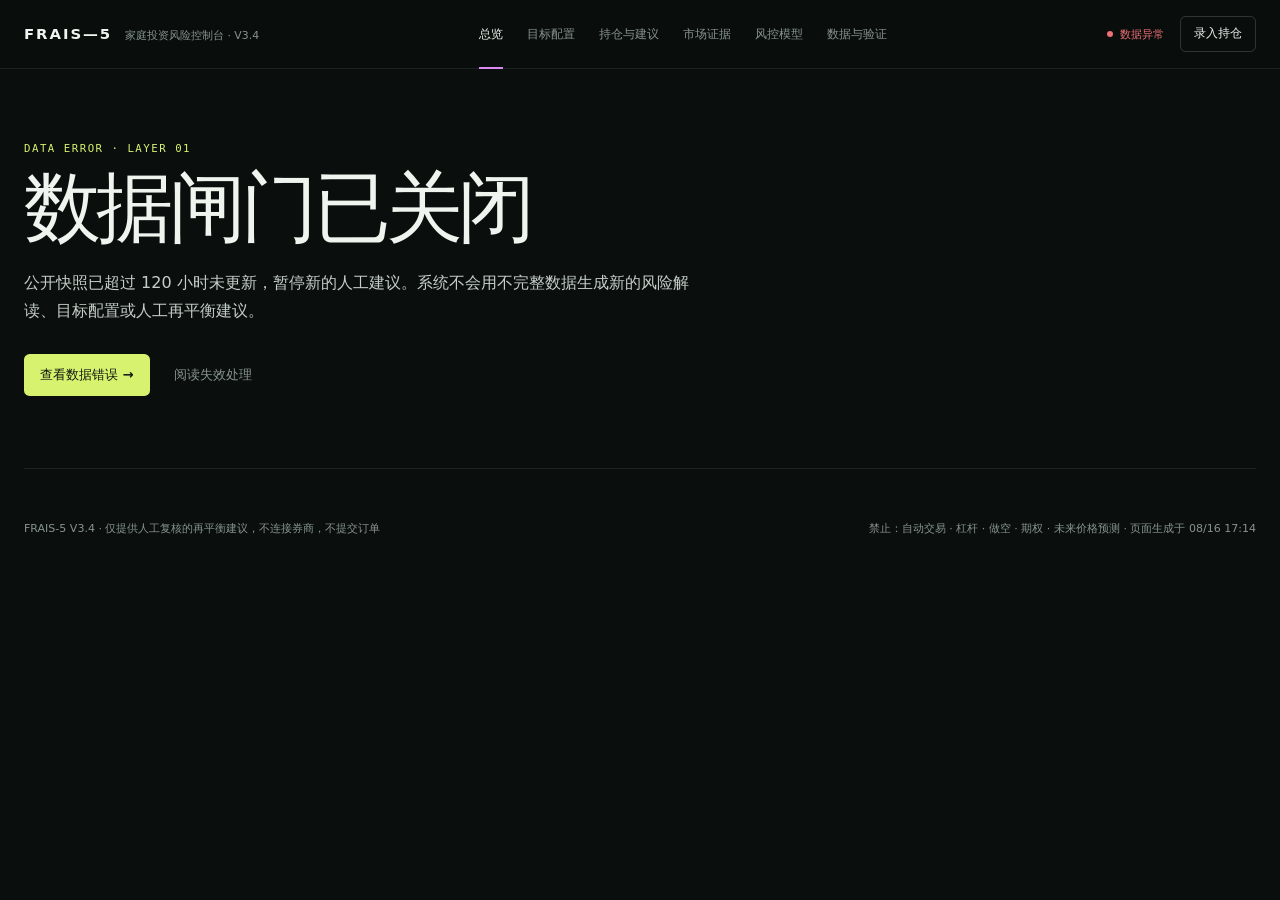
==== commit b566321a: "Deploy FRAIS-5 v3.4" ====
--- a/index.html
+++ b/index.html
@@ -8,8 +8,8 @@
     <meta name="description" content="FRAIS-5 V3：中文家庭投资风险控制台。只提供可解释的风险与人工再平衡建议，不执行交易。" />
     <link rel="icon" href="data:image/svg+xml,%3Csvg xmlns='http://www.w3.org/2000/svg' viewBox='0 0 64 64'%3E%3Crect width='64' height='64' rx='16' fill='%230a0f0e'/%3E%3Cpath d='M16 16h33v8H25v8h20v8H25v16h-9z' fill='%23d7f26f'/%3E%3C/svg%3E" />
     <title>风险总览 · FRAIS-5</title>
-    <script type="module" crossorigin src="./assets/main-CNFcikNc.js"></script>
-    <link rel="stylesheet" crossorigin href="./assets/main-BYV9xDuN.css">
+    <script type="module" crossorigin src="./assets/main-Vug-g-4i.js"></script>
+    <link rel="stylesheet" crossorigin href="./assets/main-vPpWXbZW.css">
   </head>
   <body data-page="risk" data-root="./">
     <a class="skip-link" href="#main">跳到主要内容</a>
--- a/assets/main-vPpWXbZW.css
+++ b/assets/main-vPpWXbZW.css
@@ -0,0 +1 @@
+:root{--lightningcss-light: ;--lightningcss-dark:initial;color-scheme:dark;--bg:#0a0f0e;--surface:#111816;--surface-2:#17201d;--ink:#f0f4ee;--soft:#c5cec8;--muted:#87938d;--faint:#66706b;--line:#e9f3ec17;--line-strong:#e9f3ec2b;--accent:#d7f26f;--positive:#79d6a0;--negative:#ef7076;--warning:#e8cd68;--content:1320px;background:var(--bg);color:var(--ink);font-synthesis:none;text-rendering:optimizelegibility;font-family:-apple-system,BlinkMacSystemFont,PingFang SC,Microsoft YaHei,system-ui,sans-serif}*{box-sizing:border-box}html{scroll-behavior:smooth;scroll-padding-top:92px}body{background:var(--bg);min-width:320px;color:var(--ink);margin:0}button,input{color:inherit;font:inherit}a{color:inherit}button:focus-visible,a:focus-visible,input:focus-visible,tr:focus-visible,summary:focus-visible{outline:2px solid var(--accent);outline-offset:3px}.skip-link{z-index:100;background:var(--accent);color:#12180f;padding:.7rem 1rem;text-decoration:none;position:fixed;top:-4rem;left:1rem}.skip-link:focus{top:1rem}.visually-hidden{clip:rect(0, 0, 0, 0)!important;white-space:nowrap!important;border:0!important;width:1px!important;height:1px!important;margin:-1px!important;padding:0!important;position:absolute!important;overflow:hidden!important}.boot-screen,.fatal{text-align:center;place-content:center;justify-items:center;gap:1.2rem;min-height:100svh;padding:2rem;display:grid}.boot-screen span{border:1px solid var(--line-strong);width:5rem;height:5rem;color:var(--accent);border-radius:50%;place-items:center;font:500 1.1rem/1 IBM Plex Mono,monospace;animation:1.8s ease-in-out infinite pulse;display:grid}.boot-screen p,.fatal p{color:var(--muted)}.fatal h1{letter-spacing:-.06em;max-width:700px;margin:0;font-size:clamp(2.3rem,6vw,5rem)}.shell{--regime:var(--warning);min-height:100svh}.topbar{z-index:20;border-bottom:1px solid var(--line);-webkit-backdrop-filter:blur(18px);backdrop-filter:blur(18px);background:#0a0f0ee8;position:sticky;top:0}.topbar-inner{width:min(var(--content), calc(100% - 48px));grid-template-columns:auto 1fr auto;align-items:center;gap:clamp(1.5rem,4vw,4rem);min-height:68px;margin:0 auto;display:grid}.brand{white-space:nowrap;align-items:baseline;gap:.8rem;text-decoration:none;display:flex}.brand b{letter-spacing:.13em;font-size:.93rem}.brand span{color:var(--muted);font-size:.68rem}.page-nav{justify-content:center;align-items:stretch;gap:1.5rem;height:68px;display:flex}.page-nav a{color:var(--muted);white-space:nowrap;align-items:center;font-size:.76rem;text-decoration:none;transition:color .18s;display:flex;position:relative}.page-nav a:hover,.page-nav a[aria-current=page]{color:var(--ink)}.page-nav a[aria-current=page]:after{content:"";background:var(--regime);height:2px;position:absolute;bottom:-1px;left:0;right:0}.top-actions{white-space:nowrap;align-items:center;gap:1rem;display:flex}.data-stamp{color:var(--muted);align-items:center;gap:.45rem;font:.66rem/1 IBM Plex Mono,monospace;display:flex}.data-stamp i{background:currentColor;border-radius:50%;width:.4rem;height:.4rem}.data-stamp.data-good{color:var(--positive)}.data-stamp.data-bad{color:var(--negative)}.quiet-button,.primary,.secondary,.text-button,.danger-link{cursor:pointer;border:0;transition:transform .18s,border-color .18s,background .18s,color .18s}.quiet-button{border:1px solid var(--line-strong);background:0 0;border-radius:.35rem;padding:.55rem .8rem;font-size:.74rem}.quiet-button:hover,.secondary:hover{border-color:var(--accent);background:#d7f26f0f}.quiet-button:active,.primary:active,.secondary:active{transform:scale(.98)}main,footer{width:min(var(--content), calc(100% - 48px));margin:0 auto}.risk-hero{border-bottom:1px solid var(--line);grid-template-columns:1.15fr .85fr;align-items:center;gap:clamp(3rem,9vw,10rem);min-height:min(70svh,680px);padding:4rem 0;display:grid;position:relative}.risk-hero:before{content:"";z-index:-1;background:color-mix(in srgb, var(--regime) 10%, transparent);filter:blur(100px);pointer-events:none;border-radius:50%;width:32rem;height:32rem;position:absolute;top:8%;right:2%}.eyebrow{color:var(--accent);letter-spacing:.14em;text-transform:uppercase;margin:0 0 1rem;font:500 .67rem/1.5 IBM Plex Mono,monospace}.risk-hero h1{letter-spacing:-.075em;margin:0;font-size:clamp(3.6rem,7vw,6.4rem);font-weight:600;line-height:.84}.risk-hero h1 span{color:var(--regime);letter-spacing:-.025em;margin-top:1.2rem;font-size:.27em;display:block}.lead{max-width:42rem;color:var(--soft);margin:2.2rem 0 0;font-size:clamp(1rem,1.7vw,1.28rem);line-height:1.8}.signal-stamp{color:var(--muted);align-items:center;gap:.8rem;margin-top:2rem;font-size:.78rem;display:flex}.signal-stamp i{background:var(--regime);width:.55rem;height:.55rem;box-shadow:0 0 0 .3rem color-mix(in srgb, var(--regime) 15%, transparent);border-radius:50%}.signal-stamp strong{color:var(--ink);font-weight:500}.score{aspect-ratio:1;justify-self:center;place-items:center;width:min(28vw,320px);display:grid;position:relative}.score-ring{background:conic-gradient(var(--regime) calc(var(--score) * 1%), #ffffff12 0);border-radius:50%;transition:background .5s;position:absolute;inset:0;transform:rotate(-90deg);-webkit-mask:radial-gradient(circle,#0000 0 58%,#000 59%);mask:radial-gradient(circle,#0000 0 58%,#000 59%)}.score>div:last-child{text-align:center;gap:.65rem;display:grid}.score strong{letter-spacing:-.07em;font-size:clamp(3.6rem,7vw,6.4rem);font-weight:500;line-height:1}.score span{color:var(--muted);letter-spacing:.08em;font:.68rem/1.3 IBM Plex Mono,monospace}.status-rail{border-bottom:1px solid var(--line-strong);grid-template-columns:repeat(4,1fr);display:grid}.status-rail>div{min-width:0;padding:1.3rem 1.5rem}.status-rail>div:first-child{padding-left:0}.status-rail>div+div{border-left:1px solid var(--line)}.status-rail span,.status-rail small{color:var(--muted);font-size:.68rem;display:block}.status-rail strong{margin:.5rem 0 .35rem;font-size:1.2rem;font-weight:530;display:block}.page-intro{border-bottom:1px solid var(--line);flex-direction:column;justify-content:center;align-items:flex-start;min-height:360px;padding:4.5rem 0;display:flex}.page-intro h1{letter-spacing:-.06em;max-width:900px;margin:0;font-size:clamp(3.1rem,6vw,5.5rem);font-weight:600;line-height:.92}.page-intro>p:not(.eyebrow){max-width:680px;color:var(--soft);margin:1.6rem 0 0;font-size:1rem;line-height:1.75}.page-intro>.primary{margin-top:2rem}.page-intro>.page-links{margin-top:1.8rem}.model-intro{min-height:420px}.section{border-bottom:1px solid var(--line);padding:clamp(4.8rem,8vw,7rem) 0}.section.first{padding-top:4rem}.section.compact{padding-top:5rem;padding-bottom:5rem}.section-head{grid-template-columns:minmax(0,.9fr) minmax(330px,1.1fr);align-items:end;gap:clamp(2rem,7vw,7rem);margin-bottom:4rem;display:grid}.section-head h2{letter-spacing:-.045em;max-width:46rem;margin:0;font-size:clamp(2.15rem,3.8vw,3.65rem);font-weight:550;line-height:1.03}.section-head>p{max-width:48rem;color:var(--muted);margin:0;line-height:1.8}.factor-list{border-top:1px solid var(--line-strong)}.factor{border-bottom:1px solid var(--line);grid-template-columns:5rem minmax(260px,.85fr) minmax(320px,1.15fr);align-items:center;gap:2.4rem;min-height:9.5rem;display:grid}.factor-index{color:var(--accent);font:500 .8rem/1 IBM Plex Mono,monospace}.factor-title{justify-content:space-between;align-items:baseline;gap:1rem;display:flex}.factor-title h3{margin:0;font-size:1.08rem;font-weight:550}.factor-title strong{font-size:1.65rem;font-weight:500}.track{background:#ffffff12;height:3px;margin-top:1rem}.track i{background:var(--regime);height:100%;transition:width .7s cubic-bezier(.2,.8,.2,1);display:block}.factor-score>span{color:var(--faint);margin-top:.45rem;font:.64rem/1.3 IBM Plex Mono,monospace;display:block}.factor-score .track{margin-top:.55rem}.factor>p{color:var(--muted);font-size:.86rem;line-height:1.7}.factor>p strong{color:var(--soft);font-weight:500}.history-band{grid-template-columns:190px 1fr;align-items:end;gap:3rem;min-height:260px;margin-top:4rem;display:grid}.history-band span{color:var(--muted);font-size:.75rem;display:block}.history-band strong{margin-top:.6rem;font-size:2.5rem;font-weight:500;display:block}.history-band small{color:var(--faint);margin-top:.5rem;display:block}.sparkline{width:100%;height:190px;display:block;overflow:visible}.sparkline path{fill:none;stroke:var(--regime);stroke-width:2px;vector-effect:non-scaling-stroke}.risk-delta-strip{border-top:1px solid var(--line-strong);border-bottom:1px solid var(--line-strong);grid-template-columns:repeat(4,1fr);margin-top:4rem;display:grid}.risk-delta-strip>div{min-width:0;padding:1.4rem 1.5rem}.risk-delta-strip>div:first-child{padding-left:0}.risk-delta-strip>div+div{border-left:1px solid var(--line)}.risk-delta-strip span{color:var(--muted);font-size:.72rem;display:block}.risk-delta-strip strong{letter-spacing:-.03em;margin-top:.6rem;font-size:1.45rem;font-weight:520;display:block}.risk-delta-strip small{color:var(--faint);margin-top:.4rem;font-size:.67rem;line-height:1.4;display:block}.risk-ownership{border-top:1px solid var(--line-strong);grid-template-columns:minmax(280px,.75fr) minmax(480px,1.25fr);align-items:start;gap:clamp(3rem,7vw,7rem);padding-top:2rem;display:grid}.risk-ownership-summary h3{letter-spacing:-.04em;max-width:26rem;margin:0;font-size:clamp(1.8rem,3.2vw,3rem);font-weight:550;line-height:1.1}.risk-ownership-summary>p:not(.eyebrow){max-width:34rem;color:var(--muted);font-size:.84rem;line-height:1.8}.risk-ownership-summary dl{grid-template-columns:1fr 1fr;gap:1rem;margin:2rem 0 0;display:grid}.risk-ownership-summary dl div{border-top:1px solid var(--line);padding-top:.8rem}.risk-ownership-summary dt{color:var(--faint);font-size:.68rem}.risk-ownership-summary dd{margin:.45rem 0 0;font-size:1.25rem}.risk-owner-list{border-top:1px solid var(--line)}.risk-owner{border-bottom:1px solid var(--line);grid-template-columns:minmax(150px,.8fr) minmax(180px,1.2fr) 64px;align-items:center;gap:1.2rem;min-height:70px;display:grid}.risk-owner>span strong{font-size:.81rem;font-weight:540;display:block}.risk-owner>span small{color:var(--faint);margin-top:.3rem;font:.62rem/1.3 IBM Plex Mono,monospace;display:block}.risk-owner>b{text-align:right;font-size:.82rem;font-weight:540}.risk-owner-track{background:#ffffff0f;height:4px}.risk-owner-track i{background:var(--regime);transform-origin:0;height:100%;animation:.7s cubic-bezier(.2,.8,.2,1) both grow-line;display:block}.risk-owner-track i.diversifier{background:var(--positive)}.market-intro{min-height:340px}.market-workspace-section{padding-top:2.5rem}.market-toolbar{grid-template-columns:1fr auto;align-items:end;gap:2rem;margin-bottom:3rem;display:grid}.asset-switcher{border-top:1px solid var(--line-strong);border-bottom:1px solid var(--line-strong);grid-template-columns:repeat(5,1fr);display:grid}.asset-switcher button,.range-switcher button{color:var(--muted);cursor:pointer;background:0 0;border:0}.asset-switcher button{text-align:left;border-right:1px solid var(--line);min-height:72px;padding:1rem;transition:color .18s,background .18s}.asset-switcher button:first-child{padding-left:0}.asset-switcher button:last-child{border-right:0}.asset-switcher button:hover,.asset-switcher button[aria-pressed=true]{color:var(--ink);background:#d7f26f09}.asset-switcher button[aria-pressed=true]{box-shadow:inset 0 2px var(--regime)}.asset-switcher span{font-size:.76rem;font-weight:540;display:block}.asset-switcher small{color:var(--faint);margin-top:.4rem;font:.59rem/1.4 IBM Plex Mono,monospace;display:block}.range-switcher{border:1px solid var(--line-strong);border-radius:.35rem;gap:.25rem;padding:.25rem;display:flex}.range-switcher button{white-space:nowrap;border-radius:.22rem;padding:.48rem .65rem;font-size:.69rem}.range-switcher button[aria-pressed=true]{background:var(--accent);color:#12180f}.market-metrics{margin-bottom:3rem}.market-layout{grid-template-columns:minmax(0,1fr) 285px;align-items:stretch;gap:3rem;display:grid}.market-chart{border-top:1px solid var(--line-strong);border-bottom:1px solid var(--line-strong);min-width:0;min-height:620px;padding:1.2rem 0 0;transition:opacity .2s,transform .2s}.market-chart.is-changing{opacity:.35;transform:translateY(4px)}.chart-legend{min-height:34px;color:var(--muted);flex-wrap:wrap;align-items:center;gap:.8rem 1.5rem;font-size:.67rem;display:flex}.chart-legend span{align-items:center;gap:.45rem;display:flex}.chart-legend i{width:18px;height:2px;display:block}.legend-price{background:var(--accent)}.legend-ma63{background:var(--positive)}.legend-ma252{background:var(--warning)}.chart-range-label{color:var(--faint);margin-left:auto;font-family:IBM Plex Mono,monospace}.chart-canvas{position:relative}.chart-canvas svg{touch-action:pan-y;width:100%;height:auto;display:block}.chart-grid line{stroke:var(--line);stroke-width:1px;vector-effect:non-scaling-stroke}.chart-grid text,.axis-date,.volume-label{fill:var(--faint);font-family:IBM Plex Mono,monospace;font-size:10px}.price-area{fill:color-mix(in srgb, var(--regime) 8%, transparent)}.price-line,.ma-line{fill:none;vector-effect:non-scaling-stroke}.price-line{stroke:var(--accent);stroke-width:2px}.ma-line{stroke-width:1.25px;stroke-dasharray:5 4;opacity:.85}.ma63{stroke:var(--positive)}.ma252{stroke:var(--warning)}.volume-divider{stroke:var(--line-strong);stroke-width:1px;vector-effect:non-scaling-stroke}.volume-bar{fill:var(--positive);opacity:.48}.volume-bar.down{fill:var(--negative);opacity:.42}.chart-crosshair{stroke:var(--soft);stroke-width:1px;stroke-dasharray:3 4;opacity:0;vector-effect:non-scaling-stroke;pointer-events:none}.chart-crosshair.visible{opacity:.6}.market-tooltip{z-index:3;border:1px solid var(--line-strong);pointer-events:none;background:#080c0bf0;border-radius:.3rem;min-width:190px;padding:.75rem .85rem;position:absolute;top:3.2rem;transform:translate(-20%);box-shadow:0 12px 40px #00000052}.market-tooltip strong,.market-tooltip span{display:block}.market-tooltip strong{margin-bottom:.4rem;font-size:.72rem}.market-tooltip span{color:var(--muted);font:.63rem/1.6 IBM Plex Mono,monospace}.market-interpretation{border-top:1px solid var(--line-strong);border-left:1px solid var(--line);border-bottom:1px solid var(--line-strong);padding:2rem 0 1.5rem 2rem}.market-interpretation h3{letter-spacing:-.035em;margin:0;font-size:1.6rem;font-weight:550;line-height:1.15}.market-interpretation>p:not(.eyebrow){color:var(--muted);font-size:.78rem;line-height:1.75}.market-interpretation p strong{color:var(--ink);font-weight:550}.market-interpretation dl{border-top:1px solid var(--line);margin:2rem 0}.market-interpretation dl div{border-bottom:1px solid var(--line);justify-content:space-between;gap:1rem;padding:.7rem 0;display:flex}.market-interpretation dt,.market-interpretation dd{font-size:.69rem}.market-interpretation dt{color:var(--faint)}.market-interpretation dd{text-align:right;margin:0}.market-interpretation>small{color:var(--faint);font-size:.67rem;line-height:1.65;display:block}.correlation-layout{grid-template-columns:minmax(0,1fr) 330px;align-items:start;gap:clamp(3rem,7vw,7rem);display:grid}.correlation-table th,.correlation-table td{text-align:center}.correlation-table th:first-child{text-align:left;min-width:145px}.correlation-table tbody th strong,.correlation-table tbody th small{display:block}.correlation-table tbody th strong{color:var(--ink);font-size:.74rem}.correlation-table tbody th small{color:var(--faint);margin-top:.25rem;font:.61rem/1 IBM Plex Mono,monospace}.correlation-cell{background:color-mix(in srgb, var(--accent) calc(var(--strength) * 36%), transparent);border-radius:.2rem;place-items:center;width:48px;height:36px;font:.66rem/1 IBM Plex Mono,monospace;display:inline-grid}.correlation-cell.inverse{background:color-mix(in srgb, var(--positive) calc(var(--strength) * 34%), transparent)}.correlation-layout aside{border-left:1px solid var(--line);padding-left:2rem}.correlation-layout aside h3{margin:0;font-size:1.7rem;font-weight:540}.correlation-layout aside p:not(.eyebrow){color:var(--muted);font-size:.82rem;line-height:1.8}.correlation-layout aside p strong{color:var(--ink);font-weight:550}.correlation-layout aside small{color:var(--faint);font-size:.67rem;line-height:1.7}.evidence-notes{border-top:1px solid var(--line-strong);grid-template-columns:repeat(3,1fr);display:grid}.evidence-notes article{border-bottom:1px solid var(--line);min-height:180px;padding:1.8rem 2rem 1.5rem 0}.evidence-notes article+article{border-left:1px solid var(--line);padding-left:2rem}.evidence-notes span{color:var(--accent);font:.66rem/1 IBM Plex Mono,monospace}.evidence-notes h3{margin:1rem 0 .6rem;font-size:1rem;font-weight:550}.evidence-notes p{color:var(--muted);margin:0;font-size:.76rem;line-height:1.7}.decision-path{border-top:1px solid var(--line-strong);border-bottom:1px solid var(--line-strong);grid-template-columns:1fr 32px 1fr 32px 1fr;align-items:center;display:grid}.decision-path>div{padding:1.5rem 0}.decision-path>i{background:var(--line-strong);height:1px}.decision-path span{color:var(--accent);font:.68rem/1 IBM Plex Mono,monospace}.decision-path strong{margin-top:.65rem;font-size:.9rem;display:block}.decision-path p{color:var(--soft);margin:.35rem 0 0;font-size:1.35rem}.page-links{flex-wrap:wrap;align-items:center;gap:1.5rem;margin-top:2.4rem;display:flex}.page-links a{color:var(--muted);font-size:.82rem;text-decoration:none}.page-links a:hover{color:var(--accent)}.page-links .primary-link{background:var(--accent);color:#12180f;border-radius:.35rem;padding:.75rem 1rem;font-weight:650}.metric-strip{border-top:1px solid var(--line-strong);border-bottom:1px solid var(--line-strong);grid-template-columns:repeat(4,1fr);margin-bottom:6rem;display:grid}.metric-strip>div{min-width:0;padding:1.45rem 1.6rem}.metric-strip>div:first-child{padding-left:0}.metric-strip>div+div{border-left:1px solid var(--line)}.metric-strip span,.audit-strip span{color:var(--muted);font-size:.72rem;display:block}.metric-strip strong{letter-spacing:-.03em;margin-top:.65rem;font-size:clamp(1.25rem,2vw,1.8rem);font-weight:500;display:block}.metric-strip strong.small-value{letter-spacing:0;font-size:1rem;line-height:1.5}.metric-strip small{color:var(--faint);margin-top:.45rem;font-size:.7rem;display:block}.table-scroll{overscroll-behavior-inline:contain;width:100%;overflow-x:auto}.table-edge{border-top:1px solid var(--line-strong)}table{border-collapse:collapse;white-space:nowrap;width:100%}th{color:var(--faint);text-align:right;border-bottom:1px solid var(--line-strong);padding:1rem .8rem;font-size:.67rem;font-weight:500}th:first-child,td:first-child{text-align:left;padding-left:0}td{text-align:right;border-bottom:1px solid var(--line);padding:1.25rem .8rem;font-size:.82rem}.asset-table tbody tr{cursor:pointer;transition:color .15s,background .15s}.asset-table tbody tr:hover,.asset-table tbody tr.active{color:var(--accent);background:#d7f26f06}.asset-table td:first-child strong{font-size:.93rem;font-weight:550;display:block}.asset-table td:first-child span{color:var(--muted);margin-top:.3rem;font-size:.66rem;display:block}.positive{color:var(--positive)!important}.negative{color:var(--negative)!important}.warning{color:var(--warning)!important}.asset-inspector{border-top:1px solid var(--line-strong);grid-template-columns:.8fr 1fr 1.2fr;align-items:start;gap:3rem;margin-top:3rem;padding-top:2rem;display:grid}.asset-inspector h3{margin:0;font-size:2rem;font-weight:540}.asset-inspector>p:nth-child(3){color:var(--muted);margin:0;line-height:1.75}.asset-inspector>p strong{color:var(--ink);font-weight:500}.asset-inspector dl{gap:.7rem;margin:0;display:grid}.asset-inspector dl div{border-bottom:1px solid var(--line);justify-content:space-between;gap:1rem;padding-bottom:.65rem;display:flex}.asset-inspector dt{color:var(--muted);font-size:.72rem}.asset-inspector dd{margin:0;font-size:.76rem}.advice-meta{color:var(--muted);border-top:1px solid var(--line-strong);border-bottom:1px solid var(--line-strong);flex-wrap:wrap;gap:1.2rem 3rem;padding:1.2rem 0;font-size:.76rem;display:flex}.advice-meta strong{color:var(--ink);margin-left:.4rem;font-weight:500}.decision-note{border-top:2px solid var(--accent);max-width:58rem;margin-top:4rem;padding-top:1.5rem}.decision-note.blocked{border-color:var(--negative)}.decision-note.calm{border-color:var(--positive)}.decision-note>strong{font-size:clamp(1.7rem,4vw,3rem);font-weight:540}.decision-note p{color:var(--muted);line-height:1.75}.text-button{color:var(--accent);background:0 0;padding:.5rem 0}.advice-list{border-top:1px solid var(--line-strong);margin-top:3rem}.advice-row{border-bottom:1px solid var(--line);grid-template-columns:220px 180px 1fr;align-items:center;gap:2rem;min-height:7rem;display:grid}.advice-row.muted{opacity:.5}.advice-row span{color:var(--muted);font:.7rem/1.4 IBM Plex Mono,monospace;display:block}.advice-row strong{margin-top:.25rem;font-weight:540;display:block}.advice-row b{font-size:1.05rem;font-weight:540}.advice-row b small{color:var(--muted);margin-top:.35rem;font-size:.62rem;font-weight:400;display:block}.advice-row p{color:var(--muted);margin:0;font-size:.81rem;line-height:1.65}.gate-scale{grid-template-columns:1.5fr 1.5fr 2fr 1fr;margin-top:1rem;display:grid}.gate-scale span{border-top:3px solid var(--positive);border-bottom:1px solid var(--line);min-height:78px;color:var(--muted);padding:1rem;font-size:.73rem}.gate-scale span:nth-child(2){border-top-color:var(--warning)}.gate-scale span:nth-child(3){border-top-color:#ee9b62}.gate-scale span:nth-child(4){border-top-color:var(--negative)}.gate-scale b{color:var(--ink);font:500 .8rem/1.7 IBM Plex Mono,monospace}.policy-rail{border-top:1px solid var(--line-strong);border-bottom:1px solid var(--line-strong);grid-template-columns:1fr 40px 1fr 40px 1fr;align-items:center;margin:0 0 4rem;display:grid}.policy-rail>div{padding:1.2rem 0}.policy-rail>i{color:var(--faint);text-align:center;font-style:normal}.policy-rail span{color:var(--muted);font-size:.7rem;display:block}.policy-rail strong{margin-top:.5rem;font-size:1.35rem;font-weight:520;display:block}.danger-link{color:var(--faint);text-underline-offset:.25rem;background:0 0;margin-top:2.5rem;padding:0;font-size:.72rem;text-decoration:underline}.danger-link:hover{color:var(--negative)}.allocation-hero{border-bottom:1px solid var(--line);grid-template-columns:1.15fr .85fr;align-items:center;gap:clamp(3rem,8vw,8rem);min-height:500px;padding:5rem 0;display:grid}.allocation-hero h1{letter-spacing:-.065em;margin:0;font-size:clamp(3.6rem,7vw,6.4rem);font-weight:600;line-height:.9}.allocation-hero>div:first-child>p:not(.eyebrow){max-width:660px;color:var(--soft);margin:1.7rem 0 0;font-size:1rem;line-height:1.8}.allocation-north-star{border-left:1px solid var(--line-strong);padding-left:clamp(2rem,5vw,5rem)}.allocation-north-star>span{color:var(--muted);font-size:.75rem}.allocation-north-star>strong{color:var(--regime);letter-spacing:-.07em;margin-top:.8rem;font-size:clamp(4rem,8vw,7rem);font-weight:550;line-height:.9;display:block}.allocation-north-star p{color:var(--soft);margin:1rem 0 0;font-size:1.2rem}.allocation-north-star small{color:var(--faint);margin-top:.6rem;display:block}.target-board{border-bottom:1px solid var(--line);padding:4rem 0 5rem}.target-board-head{grid-template-columns:1fr 1fr;align-items:end;gap:3rem;display:grid}.target-board-head h2{letter-spacing:-.05em;margin:0;font-size:clamp(2rem,4vw,3.6rem);font-weight:550;line-height:1}.target-board-head>p{max-width:500px;color:var(--muted);justify-self:end;margin:0;font-size:.82rem;line-height:1.7}.allocation-bar{background:var(--surface);height:72px;margin-top:3rem;display:flex;overflow:hidden}.allocation-bar>span{place-items:center;min-width:2px;transition:filter .2s,width .7s cubic-bezier(.2,.8,.2,1);display:grid}.allocation-bar>span:hover{filter:brightness(1.16)}.allocation-bar i{color:#0a0f0e;font-size:.72rem;font-style:normal;font-weight:700}.target-a{background:#80b49a!important}.target-b{background:var(--accent)!important}.target-c{background:#b6c6be!important}.target-d{background:#e5c76b!important}.target-e{background:#65756d!important}.allocation-legend{grid-template-columns:repeat(5,1fr);margin-top:1.3rem;display:grid}.allocation-legend>div{grid-template-columns:10px 1fr auto;align-items:start;gap:.65rem;padding-right:1rem;display:grid}.allocation-legend>div+div{border-left:1px solid var(--line);padding-left:1rem}.allocation-legend i,.target-identity>i{border-radius:50%;width:8px;height:8px;margin-top:.3rem}.allocation-legend span{color:var(--soft);font-size:.72rem}.allocation-legend small{color:var(--faint);margin-top:.2rem;font:.64rem/1 IBM Plex Mono,monospace;display:block}.allocation-legend strong{font-size:.84rem;font-weight:550}.target-list{border-top:1px solid var(--line-strong)}.target-row{border-bottom:1px solid var(--line);grid-template-columns:1.1fr 150px 190px minmax(330px,1.4fr);align-items:center;gap:2rem;min-height:140px;display:grid}.target-identity{grid-template-columns:10px 1fr;align-items:start;gap:.8rem;display:grid}.target-identity strong{font-size:1rem;font-weight:550;display:block}.target-identity span{color:var(--muted);margin-top:.35rem;font-size:.68rem;line-height:1.5;display:block}.target-number>strong,.target-cash>strong{letter-spacing:-.03em;font-size:1.45rem;font-weight:520;display:block}.target-number>span,.target-cash>span{color:var(--faint);margin-top:.45rem;font-size:.67rem;display:block}.target-number>small{color:var(--muted);margin-top:.35rem;font-size:.65rem;display:block}.target-number b{font-weight:500}.target-explain p{color:var(--muted);margin:0;font-size:.78rem;line-height:1.7}.target-explain>span{color:var(--accent);margin-top:.6rem;font:.65rem/1.4 IBM Plex Mono,monospace;display:inline-block}.formation-steps{border-top:1px solid var(--line-strong)}.formation-steps article{border-bottom:1px solid var(--line);grid-template-columns:150px minmax(270px,.9fr) minmax(360px,1.4fr);align-items:center;gap:2.5rem;min-height:128px;display:grid}.formation-steps span{color:var(--accent);font:.68rem/1.4 IBM Plex Mono,monospace}.formation-steps strong{font-size:1.08rem;font-weight:540;line-height:1.5}.formation-steps p{color:var(--muted);font-size:.8rem;line-height:1.7}.model-summary{border-bottom:1px solid var(--line);grid-template-columns:repeat(5,1fr);display:grid}.model-summary>div{padding:2rem 1.4rem}.model-summary>div:first-child{padding-left:0}.model-summary>div+div{border-left:1px solid var(--line)}.model-summary span{color:var(--accent);font:.68rem/1 IBM Plex Mono,monospace}.model-summary strong{margin-top:.8rem;font-size:.88rem;display:block}.model-summary p{color:var(--faint);margin:.45rem 0 0;font-size:.71rem;line-height:1.5}.document-layout{grid-template-columns:220px minmax(0,780px);align-items:start;gap:clamp(4rem,10vw,10rem);padding:5rem 0 9rem;display:grid}.document-toc{scrollbar-width:thin;max-height:calc(100svh - 120px);padding-right:1.3rem;position:sticky;top:96px;overflow:auto}.document-toc>p{color:var(--ink);margin:0 0 1rem;font-size:.78rem;font-weight:550}.document-toc nav{border-top:1px solid var(--line-strong);display:grid}.document-toc a{color:var(--faint);border-bottom:1px solid var(--line);padding:.54rem 0;font-size:.69rem;line-height:1.4;text-decoration:none;transition:color .15s}.document-toc a:hover,.document-toc a.active{color:var(--accent)}.document-toc>a{border:0;margin-top:1rem;display:block}.markdown-body{min-width:0}.markdown-body h1{letter-spacing:-.05em;margin:0 0 1.5rem;font-size:clamp(2.5rem,5vw,4.5rem);line-height:1}.markdown-body h2{border-top:1px solid var(--line-strong);letter-spacing:-.035em;margin:5rem 0 1.3rem;padding-top:1.5rem;scroll-margin-top:96px;font-size:clamp(1.7rem,3vw,2.7rem);font-weight:550;line-height:1.2}.markdown-body h2:first-of-type{margin-top:3rem}.markdown-body h3{color:var(--soft);margin:2.4rem 0 1rem;font-size:1.05rem;font-weight:550}.markdown-body p,.markdown-body li{color:var(--muted);font-size:.9rem;line-height:1.9}.markdown-body strong{color:var(--ink);font-weight:550}.markdown-body a{color:var(--accent)}.markdown-body blockquote{border-left:2px solid var(--accent);background:var(--surface);color:var(--soft);margin:0 0 3rem;padding:1.2rem 1.5rem;line-height:1.8}.markdown-body code{color:var(--accent);background:#ffffff12;border-radius:.25rem;padding:.12rem .35rem;font-family:IBM Plex Mono,monospace;font-size:.83em}.markdown-body pre{border:1px solid var(--line);background:#080c0b;margin:1.5rem 0 2rem;padding:1.4rem;overflow:auto}.markdown-body pre code{color:var(--soft);background:0 0;padding:0;font-size:.78rem;line-height:1.75}.markdown-body ul,.markdown-body ol{padding-left:1.25rem}.markdown-table{border-top:1px solid var(--line-strong);margin:1.8rem 0 2.4rem;overflow-x:auto}.markdown-table th,.markdown-table td{text-align:left;white-space:normal;vertical-align:top;line-height:1.6}.health-banner{border-bottom:1px solid var(--line-strong);grid-template-columns:260px 1fr auto;align-items:center;gap:3rem;min-height:150px;display:grid}.health-banner>div span{color:var(--positive);letter-spacing:.12em;font:500 .7rem/1 IBM Plex Mono,monospace;display:block}.health-banner.blocked>div span{color:var(--negative)}.health-banner>div strong{margin-top:.7rem;font-size:1.5rem;font-weight:540;display:block}.health-banner p{color:var(--soft);line-height:1.7}.health-banner small{color:var(--faint);font-size:.69rem}.audit-strip{border-top:1px solid var(--line-strong);border-bottom:1px solid var(--line-strong);grid-template-columns:repeat(4,1fr);margin-bottom:2rem;display:grid}.audit-strip>div{padding:1.4rem}.audit-strip>div:first-child{padding-left:0}.audit-strip>div+div{border-left:1px solid var(--line)}.audit-strip strong{margin-top:.55rem;font-size:.8rem;font-weight:500;line-height:1.55;display:block}.mono{color:var(--accent);font-family:IBM Plex Mono,monospace}.health-pass{border-left:2px solid var(--positive);color:var(--muted);margin:2rem 0 3rem;padding-left:1rem;font-size:.8rem;line-height:1.7}.issue-list{border-top:1px solid var(--line);margin:2rem 0}.issue-list p{border-bottom:1px solid var(--line);grid-template-columns:180px 1fr;margin:0;padding:.8rem 0;display:grid}.issue-list span{color:var(--muted)}.provider-table td:first-child strong,.metrics-table td:first-child strong{font-weight:550}.metrics-table tr.selected{color:var(--accent);background:#d7f26f06}.evidence-grade{border-left:2px solid var(--warning);margin-bottom:3rem;padding:1.3rem 0 1.3rem 1.2rem}.evidence-grade strong,.evidence-grade span{display:block}.evidence-grade span{color:var(--warning);margin-top:.35rem;font-size:.72rem}.evidence-grade p{max-width:54rem;color:var(--muted);margin:.7rem 0 0;font-size:.76rem;line-height:1.65}.nav-compare{grid-template-columns:repeat(2,1fr);gap:2rem;margin:0 0 3rem;display:grid}.nav-compare article{border-top:1px solid var(--line);min-width:0;position:relative}.nav-compare span{color:var(--muted);font-size:.67rem;position:absolute;top:.8rem;left:0}.nav-compare .sparkline{height:150px}.method-note{max-width:64rem;color:var(--muted);margin:2rem 0 0;font-size:.8rem;line-height:1.75}.method-note a{color:var(--accent);margin-left:.35rem}.download-list{border-top:1px solid var(--line-strong)}.download-list a{border-bottom:1px solid var(--line);grid-template-columns:80px 1fr 1fr;align-items:center;gap:1.5rem;min-height:84px;text-decoration:none;transition:color .15s,background .15s;display:grid}.download-list a:hover{color:var(--accent);background:#d7f26f05}.download-list span{color:var(--accent);font:500 .68rem/1 IBM Plex Mono,monospace}.download-list strong{font-size:.9rem;font-weight:540}.download-list small{color:var(--muted)}footer{color:var(--muted);justify-content:space-between;gap:2rem;padding:2.5rem 0 4rem;font-size:.69rem;line-height:1.7;display:flex}footer p:last-child{text-align:right}dialog{border:1px solid var(--line-strong);background:var(--surface);width:min(680px,100% - 32px);max-height:calc(100svh - 40px);color:var(--ink);border-radius:.65rem;padding:0;overflow:auto;box-shadow:0 30px 100px #00000094}dialog::backdrop{-webkit-backdrop-filter:blur(8px);backdrop-filter:blur(8px);background:#020504c2}dialog form{padding:2rem}.dialog-head{justify-content:space-between;align-items:start;gap:2rem;display:flex}.dialog-head h2{letter-spacing:-.05em;margin:0;font-size:2.4rem;font-weight:550}.dialog-head button{color:var(--muted);cursor:pointer;background:0 0;border:0;font-size:2rem}.privacy{color:var(--muted);margin:1.2rem 0 2rem;font-size:.81rem;line-height:1.65}.holding-fields{border-top:1px solid var(--line-strong)}.holding-fields label{border-bottom:1px solid var(--line);grid-template-columns:1fr 220px;align-items:center;gap:2rem;min-height:4.4rem;display:grid}.holding-fields label>span{font-size:.84rem}.holding-fields small{color:var(--muted);margin-top:.2rem;font:.66rem/1.3 IBM Plex Mono,monospace;display:block}input,select{border:1px solid var(--line-strong);width:100%;color:var(--ink);background:#111817;border-radius:.3rem;outline:0;padding:.7rem .8rem}input:focus,select:focus{border-color:var(--accent)}.policy-fields{border:0;margin:2rem 0 0;padding:0}.policy-fields legend{color:var(--accent);padding:0;font-size:.72rem}.policy-toggle{align-items:center;gap:.8rem;min-height:4rem;display:flex}.policy-toggle input{width:auto}.policy-toggle small{color:var(--muted);margin-top:.2rem;font-size:.65rem;display:block}.backup{background:var(--surface-2);grid-template-columns:1fr 1fr;gap:1rem;margin-top:2rem;padding:1.3rem;display:grid}.backup h3{margin:0;font-size:.88rem}.backup p{color:var(--muted);margin:.35rem 0 0;font-size:.72rem}.backup-actions{grid-column:1/-1;gap:.6rem;display:flex}.dialog-actions{justify-content:flex-end;gap:.8rem;margin-top:2rem;display:flex}.primary,.secondary{border-radius:.35rem;padding:.7rem 1rem}.primary{background:var(--accent);color:#13180f;font-weight:650}.secondary{border:1px solid var(--line-strong);background:0 0}.dialog-status{min-height:1.2rem;color:var(--warning);margin-top:.8rem;font-size:.74rem}.reveal{opacity:0;transition:opacity .65s cubic-bezier(.2,.8,.2,1),transform .65s cubic-bezier(.2,.8,.2,1);transform:translateY(14px)}.reveal.visible{opacity:1;transform:none}@keyframes pulse{50%{border-color:var(--accent);transform:scale(1.08)}}@keyframes grow-line{0%{transform:scaleX(0)}}@media (prefers-reduced-motion:reduce){*,:before,:after{scroll-behavior:auto!important;transition-duration:.01ms!important;animation:none!important}.reveal{opacity:1;transform:none}}@media (max-width:1080px){.brand span,.data-stamp{display:none}.topbar-inner{gap:1.5rem}.page-nav{justify-content:flex-start}.document-layout{grid-template-columns:190px minmax(0,1fr);gap:4rem}.target-row{grid-template-columns:1fr 120px 160px}.target-explain{grid-column:1/-1;padding-bottom:1.3rem}.market-layout{grid-template-columns:minmax(0,1fr) 250px;gap:2rem}}@media (max-width:820px){html{scroll-padding-top:116px}.topbar-inner{width:min(100% - 32px, var(--content));grid-template-columns:1fr auto;padding-top:.65rem}.page-nav{scrollbar-width:none;grid-area:2/1/auto/-1;justify-content:flex-start;gap:1.5rem;width:100%;height:44px;padding-right:2.5rem;overflow-x:auto;-webkit-mask-image:linear-gradient(90deg,#000 0 88%,#0000);mask-image:linear-gradient(90deg,#000 0 88%,#0000)}.page-nav::-webkit-scrollbar{display:none}.top-actions{grid-area:1/2}main,footer{width:min(100% - 32px, var(--content))}.risk-hero{grid-template-columns:1fr;gap:4rem;min-height:auto;padding:6rem 0}.score{justify-self:start;width:min(58vw,240px)}.status-rail{grid-template-columns:repeat(2,1fr)}.status-rail>div:nth-child(3){border-left:0;border-top:1px solid var(--line);padding-left:0}.section-head,.asset-inspector{grid-template-columns:1fr;gap:1.5rem}.factor{grid-template-columns:4rem 1fr;gap:1.2rem;padding:1.4rem 0}.factor>p{grid-column:2}.metric-strip,.audit-strip,.risk-delta-strip{grid-template-columns:repeat(2,1fr)}.metric-strip>div:nth-child(3),.audit-strip>div:nth-child(3),.risk-delta-strip>div:nth-child(3){border-left:0;border-top:1px solid var(--line);padding-left:0}.advice-row{grid-template-columns:1fr auto;gap:1rem;padding:1rem 0}.advice-row p{grid-column:1/-1}.history-band{grid-template-columns:1fr;gap:1rem}.allocation-hero{grid-template-columns:1fr;gap:3rem;min-height:auto}.allocation-north-star{border-left:0;border-top:1px solid var(--line-strong);padding:2rem 0 0}.allocation-legend{grid-template-columns:repeat(3,1fr);gap:1rem 0}.allocation-legend>div:nth-child(4){border-left:0;padding-left:0}.target-board-head{grid-template-columns:1fr}.target-board-head>p{justify-self:start}.formation-steps article{grid-template-columns:120px 1fr;gap:1rem 2rem;padding:1.5rem 0}.formation-steps p{grid-column:2;margin:0}.model-summary{grid-template-columns:repeat(3,1fr)}.model-summary>div:nth-child(4){border-left:0;border-top:1px solid var(--line);padding-left:0}.document-layout{grid-template-columns:1fr;gap:2rem}.document-toc{max-height:none;padding:0 0 1rem;position:static}.document-toc nav{gap:.6rem 1.2rem;display:flex;overflow-x:auto}.document-toc nav a{border-bottom:0;flex:none}.document-toc>a{display:none}.health-banner{grid-template-columns:1fr auto;gap:1rem;padding:2rem 0}.health-banner p{grid-area:2/1/auto/-1;margin:0}.risk-ownership,.market-layout,.correlation-layout,.market-toolbar{grid-template-columns:1fr}.asset-switcher{grid-template-columns:repeat(3,1fr)}.asset-switcher button:nth-child(3){border-right:0}.asset-switcher button:nth-child(n+4){border-top:1px solid var(--line)}.market-chart{min-height:0}.market-interpretation,.correlation-layout aside{border-left:0;border-top:1px solid var(--line-strong);padding:2rem 0 1rem}.evidence-notes{grid-template-columns:1fr}.evidence-notes article,.evidence-notes article+article{border-left:0;min-height:0;padding:1.5rem 0}}@media (max-width:560px){.brand span{display:none}.page-nav{gap:1.25rem}.risk-hero{gap:2.5rem;padding:3rem 0}.risk-hero h1{font-size:clamp(3.5rem,20vw,5.2rem)}.risk-hero .lead{margin-top:1.4rem;font-size:.95rem;line-height:1.7}.risk-hero .signal-stamp{margin-top:1.4rem;font-size:.7rem}.score{width:min(46vw,180px)}.page-intro,.model-intro{min-height:320px;padding:3.5rem 0}.page-intro h1{font-size:clamp(3.1rem,17vw,4.3rem)}.section{padding:4.5rem 0}.section-head{margin-bottom:2.5rem}.section-head h2{font-size:2.35rem}.factor{grid-template-columns:1fr}.factor>p{grid-column:auto}.decision-path{grid-template-columns:1fr}.decision-path>i{width:1px;height:18px;margin-left:1rem}.metric-strip,.audit-strip,.risk-delta-strip{grid-template-columns:1fr;margin-bottom:4rem}.metric-strip>div,.audit-strip>div,.risk-delta-strip>div{border-top:1px solid var(--line);padding-left:0;border-left:0!important}.metric-strip>div:first-child,.audit-strip>div:first-child,.risk-delta-strip>div:first-child{border-top:0}.gate-scale{grid-template-columns:repeat(2,1fr)}.allocation-hero{padding:4rem 0}.allocation-hero h1{font-size:3.6rem}.allocation-north-star>strong{font-size:4.4rem}.allocation-bar{height:56px}.allocation-bar i{display:none}.allocation-legend{grid-template-columns:1fr 1fr}.allocation-legend>div{padding:.6rem .8rem .6rem 0;border-left:0!important}.allocation-legend>div:nth-child(2n){padding-left:.8rem;border-left:1px solid var(--line)!important}.target-row{grid-template-columns:1fr 1fr;gap:1.3rem;padding:1.4rem 0}.target-identity{grid-column:1/-1}.target-explain{grid-column:1/-1;padding:0}.target-number>strong,.target-cash>strong{font-size:1.25rem}.formation-steps article{grid-template-columns:1fr;gap:.7rem}.formation-steps p{grid-column:1}.model-summary{grid-template-columns:1fr}.model-summary>div{border-top:1px solid var(--line);padding-left:0;border-left:0!important}.model-summary>div:first-child{border-top:0}.document-layout{padding-top:3rem}.markdown-body h2{scroll-margin-top:120px}.health-banner{grid-template-columns:1fr}.health-banner p,.health-banner small{grid-area:auto/1}.risk-owner{grid-template-columns:1fr 56px;gap:.8rem;padding:.8rem 0}.risk-owner-track{grid-area:2/1/auto/-1}.risk-owner>b{grid-area:1/2}.asset-switcher{grid-template-columns:1fr 1fr}.asset-switcher button,.asset-switcher button:first-child{border-right:0;border-top:1px solid var(--line);min-height:64px;padding:.8rem}.asset-switcher button:nth-child(odd){border-right:1px solid var(--line);padding-left:0}.asset-switcher button:nth-child(-n+2){border-top:0}.range-switcher{width:100%}.range-switcher button{flex:1}.market-tooltip{min-width:170px;transform:translate(-10%)}.chart-legend{gap:.65rem 1rem}.chart-range-label{width:100%;margin-left:0}.correlation-table th:first-child{min-width:120px}.download-list a{grid-template-columns:56px 1fr;gap:1rem}.download-list small{grid-column:2}.nav-compare{grid-template-columns:1fr;gap:1rem}.policy-rail{grid-template-columns:1fr}.policy-rail>i{background:var(--line-strong);width:1px;height:16px;margin-left:1rem;font-size:0}.holding-fields label{grid-template-columns:1fr;gap:.5rem;padding:.8rem 0}.backup{grid-template-columns:1fr}.backup-actions,.dialog-actions,footer{flex-direction:column}footer p:last-child{text-align:left}}
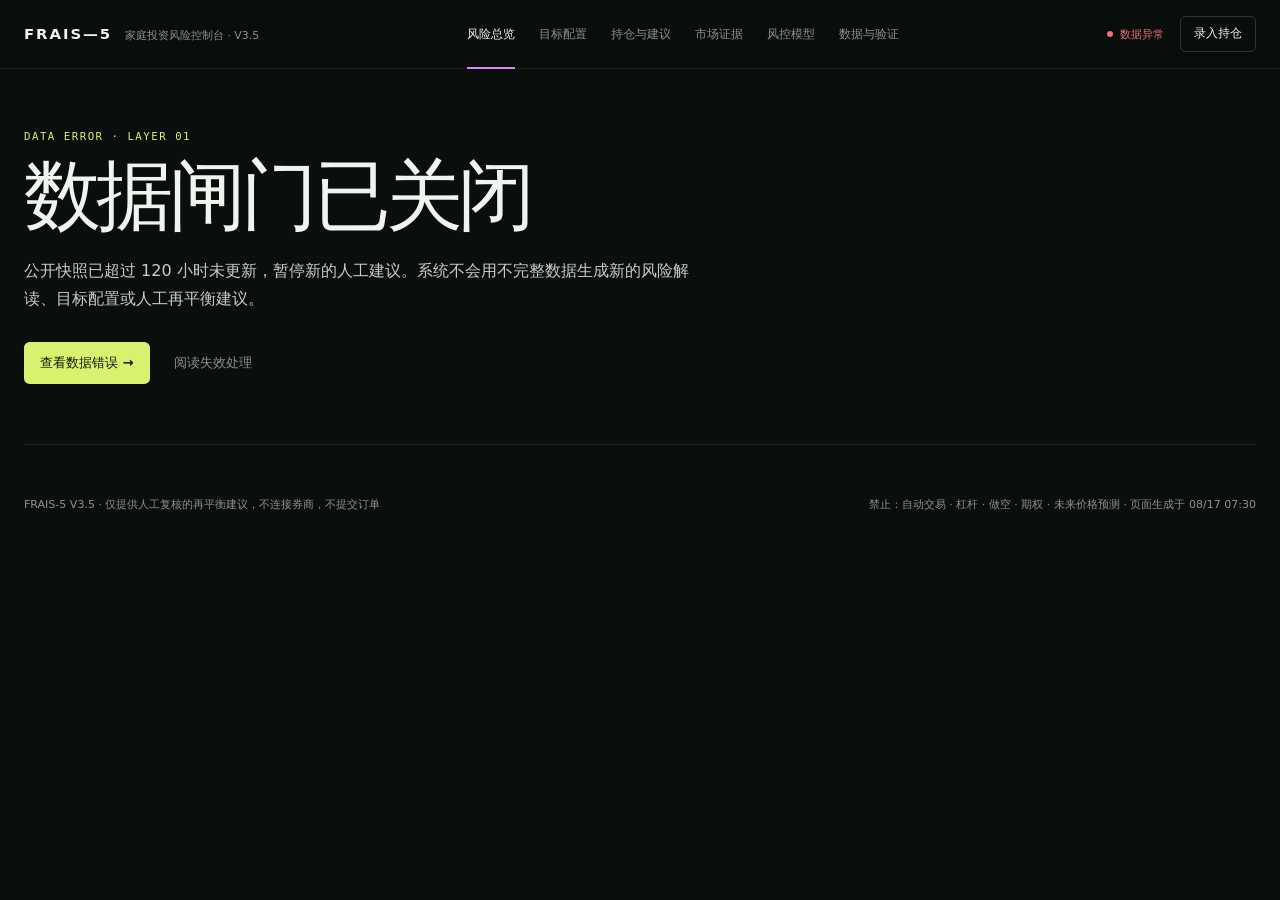
==== commit 3305f2cc: "data: refresh FRAIS-5 public snapshot" ====
--- a/index.html
+++ b/index.html
@@ -8,8 +8,8 @@
     <meta name="description" content="FRAIS-5 V3：中文家庭投资风险控制台。只提供可解释的风险与人工再平衡建议，不执行交易。" />
     <link rel="icon" href="data:image/svg+xml,%3Csvg xmlns='http://www.w3.org/2000/svg' viewBox='0 0 64 64'%3E%3Crect width='64' height='64' rx='16' fill='%230a0f0e'/%3E%3Cpath d='M16 16h33v8H25v8h20v8H25v16h-9z' fill='%23d7f26f'/%3E%3C/svg%3E" />
     <title>风险总览 · FRAIS-5</title>
-    <script type="module" crossorigin src="./assets/main-Vug-g-4i.js"></script>
-    <link rel="stylesheet" crossorigin href="./assets/main-vPpWXbZW.css">
+    <script type="module" crossorigin src="./assets/main-D7pN9SG_.js"></script>
+    <link rel="stylesheet" crossorigin href="./assets/main-BSebgiHM.css">
   </head>
   <body data-page="risk" data-root="./">
     <a class="skip-link" href="#main">跳到主要内容</a>
--- a/assets/main-BSebgiHM.css
+++ b/assets/main-BSebgiHM.css
@@ -0,0 +1 @@
+:root{--lightningcss-light: ;--lightningcss-dark:initial;color-scheme:dark;--bg:#0a0f0e;--surface:#111816;--surface-2:#17201d;--ink:#f0f4ee;--soft:#c5cec8;--muted:#87938d;--faint:#66706b;--line:#e9f3ec17;--line-strong:#e9f3ec2b;--accent:#d7f26f;--positive:#79d6a0;--negative:#ef7076;--warning:#e8cd68;--content:1320px;background:var(--bg);color:var(--ink);font-synthesis:none;text-rendering:optimizelegibility;font-family:-apple-system,BlinkMacSystemFont,PingFang SC,Microsoft YaHei,system-ui,sans-serif}*{box-sizing:border-box}html{scroll-behavior:smooth;scroll-padding-top:92px}body{background:var(--bg);min-width:320px;color:var(--ink);margin:0}button,input{color:inherit;font:inherit}a{color:inherit}button:focus-visible,a:focus-visible,input:focus-visible,tr:focus-visible,summary:focus-visible{outline:2px solid var(--accent);outline-offset:3px}.skip-link{z-index:100;background:var(--accent);color:#12180f;padding:.7rem 1rem;text-decoration:none;position:fixed;top:-4rem;left:1rem}.skip-link:focus{top:1rem}.visually-hidden{clip:rect(0, 0, 0, 0)!important;white-space:nowrap!important;border:0!important;width:1px!important;height:1px!important;margin:-1px!important;padding:0!important;position:absolute!important;overflow:hidden!important}.boot-screen,.fatal{text-align:center;place-content:center;justify-items:center;gap:1.2rem;min-height:100svh;padding:2rem;display:grid}.boot-screen span{border:1px solid var(--line-strong);width:5rem;height:5rem;color:var(--accent);border-radius:50%;place-items:center;font:500 1.1rem/1 IBM Plex Mono,monospace;animation:1.8s ease-in-out infinite pulse;display:grid}.boot-screen p,.fatal p{color:var(--muted)}.fatal h1{letter-spacing:-.06em;max-width:700px;margin:0;font-size:clamp(2.3rem,6vw,5rem)}.shell{--regime:var(--warning);min-height:100svh}.topbar{z-index:20;border-bottom:1px solid var(--line);-webkit-backdrop-filter:blur(18px);backdrop-filter:blur(18px);background:#0a0f0ee8;position:sticky;top:0}.topbar-inner{width:min(var(--content), calc(100% - 48px));grid-template-columns:auto 1fr auto;align-items:center;gap:clamp(1.5rem,4vw,4rem);min-height:68px;margin:0 auto;display:grid}.brand{white-space:nowrap;align-items:baseline;gap:.8rem;text-decoration:none;display:flex}.brand b{letter-spacing:.13em;font-size:.93rem}.brand span{color:var(--muted);font-size:.68rem}.page-nav{justify-content:center;align-items:stretch;gap:1.5rem;height:68px;display:flex}.page-nav a{color:var(--muted);white-space:nowrap;align-items:center;font-size:.76rem;text-decoration:none;transition:color .18s;display:flex;position:relative}.page-nav a:hover,.page-nav a[aria-current=page]{color:var(--ink)}.page-nav a[aria-current=page]:after{content:"";background:var(--regime);height:2px;position:absolute;bottom:-1px;left:0;right:0}.nav-short{display:none}.top-actions{white-space:nowrap;align-items:center;gap:1rem;display:flex}.data-stamp{color:var(--muted);align-items:center;gap:.45rem;font:.66rem/1 IBM Plex Mono,monospace;display:flex}.data-stamp i{background:currentColor;border-radius:50%;width:.4rem;height:.4rem}.data-stamp.data-good{color:var(--positive)}.data-stamp.data-bad{color:var(--negative)}.quiet-button,.primary,.secondary,.text-button,.danger-link{cursor:pointer;border:0;transition:transform .18s,border-color .18s,background .18s,color .18s}.quiet-button{border:1px solid var(--line-strong);background:0 0;border-radius:.35rem;padding:.55rem .8rem;font-size:.74rem}.quiet-button:hover,.secondary:hover{border-color:var(--accent);background:#d7f26f0f}.quiet-button:active,.primary:active,.secondary:active{transform:scale(.98)}main,footer{width:min(var(--content), calc(100% - 48px));margin:0 auto}.risk-hero{border-bottom:1px solid var(--line);grid-template-columns:1.15fr .85fr;align-items:center;gap:clamp(3rem,9vw,10rem);min-height:min(70svh,680px);padding:4rem 0;display:grid;position:relative}.risk-hero:before{content:"";z-index:-1;background:color-mix(in srgb, var(--regime) 10%, transparent);filter:blur(100px);pointer-events:none;border-radius:50%;width:32rem;height:32rem;position:absolute;top:8%;right:2%}.eyebrow{color:var(--accent);letter-spacing:.14em;text-transform:uppercase;margin:0 0 1rem;font:500 .67rem/1.5 IBM Plex Mono,monospace}.risk-hero h1{letter-spacing:-.075em;margin:0;font-size:clamp(3.6rem,7vw,6.4rem);font-weight:600;line-height:.84}.risk-hero h1 span{color:var(--regime);letter-spacing:-.025em;margin-top:1.2rem;font-size:.27em;display:block}.lead{max-width:42rem;color:var(--soft);margin:2.2rem 0 0;font-size:clamp(1rem,1.7vw,1.28rem);line-height:1.8}.signal-stamp{color:var(--muted);align-items:center;gap:.8rem;margin-top:2rem;font-size:.78rem;display:flex}.signal-stamp i{background:var(--regime);width:.55rem;height:.55rem;box-shadow:0 0 0 .3rem color-mix(in srgb, var(--regime) 15%, transparent);border-radius:50%}.signal-stamp strong{color:var(--ink);font-weight:500}.score{aspect-ratio:1;justify-self:center;place-items:center;width:min(28vw,320px);display:grid;position:relative}.score-ring{background:conic-gradient(var(--regime) calc(var(--score) * 1%), #ffffff12 0);border-radius:50%;transition:background .5s;position:absolute;inset:0;transform:rotate(-90deg);-webkit-mask:radial-gradient(circle,#0000 0 58%,#000 59%);mask:radial-gradient(circle,#0000 0 58%,#000 59%)}.score>div:last-child{text-align:center;gap:.65rem;display:grid}.score strong{letter-spacing:-.07em;font-size:clamp(3.6rem,7vw,6.4rem);font-weight:500;line-height:1}.score span{color:var(--muted);letter-spacing:.08em;font:.68rem/1.3 IBM Plex Mono,monospace}.status-rail{border-bottom:1px solid var(--line-strong);grid-template-columns:repeat(4,1fr);display:grid}.status-rail>div{min-width:0;padding:1.3rem 1.5rem}.status-rail>div:first-child{padding-left:0}.status-rail>div+div{border-left:1px solid var(--line)}.status-rail span,.status-rail small{color:var(--muted);font-size:.68rem;display:block}.status-rail strong{margin:.5rem 0 .35rem;font-size:1.2rem;font-weight:530;display:block}.page-intro{border-bottom:1px solid var(--line);flex-direction:column;justify-content:center;align-items:flex-start;min-height:320px;padding:3.75rem 0;display:flex}.page-intro h1{letter-spacing:-.06em;max-width:900px;margin:0;font-size:clamp(3.1rem,6vw,5.5rem);font-weight:600;line-height:.92}.page-intro>p:not(.eyebrow){max-width:680px;color:var(--soft);margin:1.6rem 0 0;font-size:1rem;line-height:1.75}.page-intro>.primary{margin-top:2rem}.page-intro>.page-links{margin-top:1.8rem}.model-intro{min-height:420px}.section{border-bottom:1px solid var(--line);padding:clamp(4.8rem,8vw,7rem) 0}.section.first{padding-top:3.25rem}.section.compact{padding-top:5rem;padding-bottom:5rem}.section-head{grid-template-columns:minmax(0,.9fr) minmax(330px,1.1fr);align-items:end;gap:clamp(2rem,7vw,7rem);margin-bottom:4rem;display:grid}.section-head h2{letter-spacing:-.045em;max-width:46rem;margin:0;font-size:clamp(2.15rem,3.8vw,3.65rem);font-weight:550;line-height:1.03}.section-head>p{max-width:48rem;color:var(--muted);margin:0;line-height:1.8}.factor-list{border-top:1px solid var(--line-strong)}.factor{border-bottom:1px solid var(--line);grid-template-columns:5rem minmax(260px,.85fr) minmax(320px,1.15fr);align-items:center;gap:2.4rem;min-height:9.5rem;display:grid}.factor-index{color:var(--accent);font:500 .8rem/1 IBM Plex Mono,monospace}.factor-title{justify-content:space-between;align-items:baseline;gap:1rem;display:flex}.factor-title h3{margin:0;font-size:1.08rem;font-weight:550}.factor-title strong{font-size:1.65rem;font-weight:500}.track{background:#ffffff12;height:3px;margin-top:1rem}.track i{background:var(--regime);height:100%;transition:width .7s cubic-bezier(.2,.8,.2,1);display:block}.factor-score>span{color:var(--faint);margin-top:.45rem;font:.64rem/1.3 IBM Plex Mono,monospace;display:block}.factor-score .track{margin-top:.55rem}.factor>p{color:var(--muted);font-size:.86rem;line-height:1.7}.factor>p strong{color:var(--soft);font-weight:500}.history-band{grid-template-columns:190px 1fr;align-items:end;gap:3rem;min-height:260px;margin-top:4rem;display:grid}.history-band span{color:var(--muted);font-size:.75rem;display:block}.history-band strong{margin-top:.6rem;font-size:2.5rem;font-weight:500;display:block}.history-band small{color:var(--faint);margin-top:.5rem;display:block}.sparkline{width:100%;height:190px;display:block;overflow:visible}.sparkline path{fill:none;stroke:var(--regime);stroke-width:2px;vector-effect:non-scaling-stroke}.risk-delta-strip{border-top:1px solid var(--line-strong);border-bottom:1px solid var(--line-strong);grid-template-columns:repeat(4,1fr);margin-top:4rem;display:grid}.risk-delta-strip>div{min-width:0;padding:1.4rem 1.5rem}.risk-delta-strip>div:first-child{padding-left:0}.risk-delta-strip>div+div{border-left:1px solid var(--line)}.risk-delta-strip span{color:var(--muted);font-size:.72rem;display:block}.risk-delta-strip strong{letter-spacing:-.03em;margin-top:.6rem;font-size:1.45rem;font-weight:520;display:block}.risk-delta-strip small{color:var(--faint);margin-top:.4rem;font-size:.67rem;line-height:1.4;display:block}.risk-ownership{border-top:1px solid var(--line-strong);grid-template-columns:minmax(280px,.75fr) minmax(480px,1.25fr);align-items:start;gap:clamp(3rem,7vw,7rem);padding-top:2rem;display:grid}.risk-ownership-summary h3{letter-spacing:-.04em;max-width:26rem;margin:0;font-size:clamp(1.8rem,3.2vw,3rem);font-weight:550;line-height:1.1}.risk-ownership-summary>p:not(.eyebrow){max-width:34rem;color:var(--muted);font-size:.84rem;line-height:1.8}.risk-ownership-summary dl{grid-template-columns:1fr 1fr;gap:1rem;margin:2rem 0 0;display:grid}.risk-ownership-summary dl div{border-top:1px solid var(--line);padding-top:.8rem}.risk-ownership-summary dt{color:var(--faint);font-size:.68rem}.risk-ownership-summary dd{margin:.45rem 0 0;font-size:1.25rem}.risk-owner-list{border-top:1px solid var(--line)}.risk-owner{border-bottom:1px solid var(--line);grid-template-columns:minmax(150px,.8fr) minmax(180px,1.2fr) 64px;align-items:center;gap:1.2rem;min-height:70px;display:grid}.risk-owner>span strong{font-size:.81rem;font-weight:540;display:block}.risk-owner>span small{color:var(--faint);margin-top:.3rem;font:.62rem/1.3 IBM Plex Mono,monospace;display:block}.risk-owner>b{text-align:right;font-size:.82rem;font-weight:540}.risk-owner-track{background:#ffffff0f;height:4px}.risk-owner-track i{background:var(--regime);transform-origin:0;height:100%;animation:.7s cubic-bezier(.2,.8,.2,1) both grow-line;display:block}.risk-owner-track i.diversifier{background:var(--positive)}.market-intro{min-height:340px}.market-workspace-section{padding-top:2.5rem}.market-toolbar{grid-template-columns:1fr auto;align-items:end;gap:2rem;margin-bottom:3rem;display:grid}.asset-switcher{border-top:1px solid var(--line-strong);border-bottom:1px solid var(--line-strong);grid-template-columns:repeat(5,1fr);display:grid}.asset-switcher button,.range-switcher button{color:var(--muted);cursor:pointer;background:0 0;border:0}.asset-switcher button{text-align:left;border-right:1px solid var(--line);min-height:72px;padding:1rem;transition:color .18s,background .18s}.asset-switcher button:first-child{padding-left:0}.asset-switcher button:last-child{border-right:0}.asset-switcher button:hover,.asset-switcher button[aria-pressed=true]{color:var(--ink);background:#d7f26f09}.asset-switcher button[aria-pressed=true]{box-shadow:inset 0 2px var(--regime)}.asset-switcher span{font-size:.76rem;font-weight:540;display:block}.asset-switcher small{color:var(--faint);margin-top:.4rem;font:.59rem/1.4 IBM Plex Mono,monospace;display:block}.range-switcher{border:1px solid var(--line-strong);border-radius:.35rem;gap:.25rem;padding:.25rem;display:flex}.range-switcher button{white-space:nowrap;border-radius:.22rem;padding:.48rem .65rem;font-size:.69rem}.range-switcher button[aria-pressed=true]{background:var(--accent);color:#12180f}.market-metrics{margin-bottom:3rem}.market-layout{grid-template-columns:minmax(0,1fr) 285px;align-items:stretch;gap:3rem;display:grid}.market-chart{border-top:1px solid var(--line-strong);border-bottom:1px solid var(--line-strong);min-width:0;min-height:620px;padding:1.2rem 0 0;transition:opacity .2s,transform .2s}.market-chart.is-changing{opacity:.35;transform:translateY(4px)}.chart-legend{min-height:34px;color:var(--muted);flex-wrap:wrap;align-items:center;gap:.8rem 1.5rem;font-size:.67rem;display:flex}.chart-legend span{align-items:center;gap:.45rem;display:flex}.chart-legend i{width:18px;height:2px;display:block}.legend-price{background:var(--accent)}.legend-ma63{background:var(--positive)}.legend-ma252{background:var(--warning)}.chart-range-label{color:var(--faint);margin-left:auto;font-family:IBM Plex Mono,monospace}.chart-canvas{position:relative}.chart-canvas svg{touch-action:pan-y;width:100%;height:auto;display:block}.chart-grid line{stroke:var(--line);stroke-width:1px;vector-effect:non-scaling-stroke}.chart-grid text,.axis-date,.volume-label{fill:var(--faint);font-family:IBM Plex Mono,monospace;font-size:10px}.price-area{fill:color-mix(in srgb, var(--regime) 8%, transparent)}.price-line,.ma-line{fill:none;vector-effect:non-scaling-stroke}.price-line{stroke:var(--accent);stroke-width:2px}.ma-line{stroke-width:1.25px;stroke-dasharray:5 4;opacity:.85}.ma63{stroke:var(--positive)}.ma252{stroke:var(--warning)}.volume-divider{stroke:var(--line-strong);stroke-width:1px;vector-effect:non-scaling-stroke}.volume-bar{fill:var(--positive);opacity:.48}.volume-bar.down{fill:var(--negative);opacity:.42}.chart-crosshair{stroke:var(--soft);stroke-width:1px;stroke-dasharray:3 4;opacity:0;vector-effect:non-scaling-stroke;pointer-events:none}.chart-crosshair.visible{opacity:.6}.market-tooltip{z-index:3;border:1px solid var(--line-strong);pointer-events:none;background:#080c0bf0;border-radius:.3rem;min-width:190px;padding:.75rem .85rem;position:absolute;top:3.2rem;transform:translate(-20%);box-shadow:0 12px 40px #00000052}.market-tooltip strong,.market-tooltip span{display:block}.market-tooltip strong{margin-bottom:.4rem;font-size:.72rem}.market-tooltip span{color:var(--muted);font:.63rem/1.6 IBM Plex Mono,monospace}.market-interpretation{border-top:1px solid var(--line-strong);border-left:1px solid var(--line);border-bottom:1px solid var(--line-strong);padding:2rem 0 1.5rem 2rem}.market-interpretation h3{letter-spacing:-.035em;margin:0;font-size:1.6rem;font-weight:550;line-height:1.15}.market-interpretation>p:not(.eyebrow){color:var(--muted);font-size:.78rem;line-height:1.75}.market-interpretation p strong{color:var(--ink);font-weight:550}.market-interpretation dl{border-top:1px solid var(--line);margin:2rem 0}.market-interpretation dl div{border-bottom:1px solid var(--line);justify-content:space-between;gap:1rem;padding:.7rem 0;display:flex}.market-interpretation dt,.market-interpretation dd{font-size:.69rem}.market-interpretation dt{color:var(--faint)}.market-interpretation dd{text-align:right;margin:0}.market-interpretation>small{color:var(--faint);font-size:.67rem;line-height:1.65;display:block}.correlation-layout{grid-template-columns:minmax(0,1fr) 330px;align-items:start;gap:clamp(3rem,7vw,7rem);display:grid}.correlation-table th,.correlation-table td{text-align:center}.correlation-table th:first-child{text-align:left;min-width:145px}.correlation-table tbody th strong,.correlation-table tbody th small{display:block}.correlation-table tbody th strong{color:var(--ink);font-size:.74rem}.correlation-table tbody th small{color:var(--faint);margin-top:.25rem;font:.61rem/1 IBM Plex Mono,monospace}.correlation-cell{background:color-mix(in srgb, var(--accent) calc(var(--strength) * 36%), transparent);border-radius:.2rem;place-items:center;width:48px;height:36px;font:.66rem/1 IBM Plex Mono,monospace;display:inline-grid}.correlation-cell.inverse{background:color-mix(in srgb, var(--positive) calc(var(--strength) * 34%), transparent)}.correlation-layout aside{border-left:1px solid var(--line);padding-left:2rem}.correlation-layout aside h3{margin:0;font-size:1.7rem;font-weight:540}.correlation-layout aside p:not(.eyebrow){color:var(--muted);font-size:.82rem;line-height:1.8}.correlation-layout aside p strong{color:var(--ink);font-weight:550}.correlation-layout aside small{color:var(--faint);font-size:.67rem;line-height:1.7}.evidence-notes{border-top:1px solid var(--line-strong);grid-template-columns:repeat(3,1fr);display:grid}.evidence-notes article{border-bottom:1px solid var(--line);min-height:180px;padding:1.8rem 2rem 1.5rem 0}.evidence-notes article+article{border-left:1px solid var(--line);padding-left:2rem}.evidence-notes span{color:var(--accent);font:.66rem/1 IBM Plex Mono,monospace}.evidence-notes h3{margin:1rem 0 .6rem;font-size:1rem;font-weight:550}.evidence-notes p{color:var(--muted);margin:0;font-size:.76rem;line-height:1.7}.decision-path{border-top:1px solid var(--line-strong);border-bottom:1px solid var(--line-strong);grid-template-columns:1fr 32px 1fr 32px 1fr;align-items:center;display:grid}.decision-path>div{padding:1.5rem 0}.decision-path>i{background:var(--line-strong);height:1px}.decision-path span{color:var(--accent);font:.68rem/1 IBM Plex Mono,monospace}.decision-path strong{margin-top:.65rem;font-size:.9rem;display:block}.decision-path p{color:var(--soft);margin:.35rem 0 0;font-size:1.35rem}.page-links{flex-wrap:wrap;align-items:center;gap:1.5rem;margin-top:2.4rem;display:flex}.page-links a{color:var(--muted);font-size:.82rem;text-decoration:none}.page-links a:hover{color:var(--accent)}.page-links .primary-link{background:var(--accent);color:#12180f;border-radius:.35rem;padding:.75rem 1rem;font-weight:650}.metric-strip{border-top:1px solid var(--line-strong);border-bottom:1px solid var(--line-strong);grid-template-columns:repeat(4,1fr);margin-bottom:4rem;display:grid}.metric-strip>div{min-width:0;padding:1.45rem 1.6rem}.metric-strip>div:first-child{padding-left:0}.metric-strip>div+div{border-left:1px solid var(--line)}.metric-strip span,.audit-strip span{color:var(--muted);font-size:.72rem;display:block}.metric-strip strong{letter-spacing:-.03em;margin-top:.65rem;font-size:clamp(1.25rem,2vw,1.8rem);font-weight:500;display:block}.metric-strip strong.small-value{letter-spacing:0;font-size:1rem;line-height:1.5}.metric-strip small{color:var(--faint);margin-top:.45rem;font-size:.7rem;display:block}.table-scroll{overscroll-behavior-inline:contain;width:100%;overflow-x:auto}.table-edge{border-top:1px solid var(--line-strong)}table{border-collapse:collapse;white-space:nowrap;width:100%}th{color:var(--faint);text-align:right;border-bottom:1px solid var(--line-strong);padding:1rem .8rem;font-size:.67rem;font-weight:500}th:first-child,td:first-child{text-align:left;padding-left:0}td{text-align:right;border-bottom:1px solid var(--line);padding:1.25rem .8rem;font-size:.82rem}.asset-table tbody tr{cursor:pointer;transition:color .15s,background .15s}.asset-table tbody tr:hover,.asset-table tbody tr.active{color:var(--accent);background:#d7f26f06}.asset-table td:first-child strong{font-size:.93rem;font-weight:550;display:block}.asset-table td:first-child span{color:var(--muted);margin-top:.3rem;font-size:.66rem;display:block}.asset-table td small{color:var(--faint);margin-top:.28rem;font-size:.61rem;display:block}.positive{color:var(--positive)!important}.negative{color:var(--negative)!important}.warning{color:var(--warning)!important}.asset-inspector{border-top:1px solid var(--line-strong);grid-template-columns:.8fr 1fr 1.2fr;align-items:start;gap:3rem;margin-top:3rem;padding-top:2rem;display:grid}.asset-inspector h3{margin:0;font-size:2rem;font-weight:540}.asset-inspector>p:nth-child(3){color:var(--muted);margin:0;line-height:1.75}.asset-inspector>p strong{color:var(--ink);font-weight:500}.asset-inspector dl{gap:.7rem;margin:0;display:grid}.asset-inspector dl div{border-bottom:1px solid var(--line);justify-content:space-between;gap:1rem;padding-bottom:.65rem;display:flex}.asset-inspector dt{color:var(--muted);font-size:.72rem}.asset-inspector dd{margin:0;font-size:.76rem}.advice-meta{color:var(--muted);border-top:1px solid var(--line-strong);border-bottom:1px solid var(--line-strong);flex-wrap:wrap;gap:1.2rem 3rem;padding:1.2rem 0;font-size:.76rem;display:flex}.advice-meta strong{color:var(--ink);margin-left:.4rem;font-weight:500}.decision-note{border-top:2px solid var(--accent);max-width:58rem;margin-top:4rem;padding-top:1.5rem}.decision-note.blocked{border-color:var(--negative)}.decision-note.calm{border-color:var(--positive)}.decision-note>strong{font-size:clamp(1.7rem,4vw,3rem);font-weight:540}.decision-note p{color:var(--muted);line-height:1.75}.text-button{color:var(--accent);background:0 0;padding:.5rem 0}.advice-list{border-top:1px solid var(--line-strong);margin-top:3rem}.advice-row{border-bottom:1px solid var(--line);grid-template-columns:220px 180px 1fr;align-items:center;gap:2rem;min-height:7rem;display:grid}.advice-row.muted{opacity:.5}.advice-row span{color:var(--muted);font:.7rem/1.4 IBM Plex Mono,monospace;display:block}.advice-row strong{margin-top:.25rem;font-weight:540;display:block}.advice-row b{font-size:1.05rem;font-weight:540}.advice-row b small{color:var(--muted);margin-top:.35rem;font-size:.62rem;font-weight:400;display:block}.advice-row p{color:var(--muted);margin:0;font-size:.81rem;line-height:1.65}.gate-scale{grid-template-columns:1.5fr 1.5fr 2fr 1fr;margin-top:1rem;display:grid}.gate-scale span{border-top:3px solid var(--positive);border-bottom:1px solid var(--line);min-height:78px;color:var(--muted);padding:1rem;font-size:.73rem}.gate-scale span:nth-child(2){border-top-color:var(--warning)}.gate-scale span:nth-child(3){border-top-color:#ee9b62}.gate-scale span:nth-child(4){border-top-color:var(--negative)}.gate-scale b{color:var(--ink);font:500 .8rem/1.7 IBM Plex Mono,monospace}.policy-rail{border-top:1px solid var(--line-strong);border-bottom:1px solid var(--line-strong);grid-template-columns:1fr 40px 1fr 40px 1fr;align-items:center;margin:0 0 4rem;display:grid}.policy-rail>div{padding:1.2rem 0}.policy-rail>i{color:var(--faint);text-align:center;font-style:normal}.policy-rail span{color:var(--muted);font-size:.7rem;display:block}.policy-rail strong{margin-top:.5rem;font-size:1.35rem;font-weight:520;display:block}.decision-brief{border-bottom:1px solid var(--line-strong);grid-template-columns:minmax(280px,.75fr) minmax(560px,1.25fr);align-items:start;gap:clamp(3rem,7vw,7rem);padding:3.5rem 0;display:grid}.decision-brief-title h2{letter-spacing:-.045em;max-width:34rem;margin:0;font-size:clamp(2rem,3.7vw,3.5rem);font-weight:550;line-height:1.06}.decision-brief-title>p:not(.eyebrow){max-width:34rem;color:var(--muted);margin:1.2rem 0 0;font-size:.82rem;line-height:1.75}.decision-brief-ledger{border-top:1px solid var(--line-strong)}.decision-brief-ledger>div{border-bottom:1px solid var(--line);grid-template-columns:120px minmax(220px,1fr) minmax(170px,.7fr);align-items:center;gap:1.5rem;min-height:78px;display:grid}.decision-brief-ledger span,.decision-brief-ledger small{color:var(--muted);font-size:.69rem;line-height:1.5}.decision-brief-ledger strong{font-size:.82rem;font-weight:540;line-height:1.55}.household-policy-summary{border-top:1px solid var(--line-strong);border-bottom:1px solid var(--line-strong);grid-template-columns:180px 1fr;align-items:start;gap:1.5rem 3rem;margin:0 0 4rem;padding:1.5rem 0;display:grid}.household-policy-summary>div span{color:var(--muted);font-size:.7rem;display:block}.household-policy-summary>div strong{margin-top:.55rem;font-size:1.15rem;font-weight:530;display:block}.household-policy-summary>p{max-width:52rem;color:var(--muted);grid-column:2;margin:0;font-size:.75rem;line-height:1.7}.household-policy-summary dl{grid-template-columns:repeat(3,1fr);gap:1.5rem;margin:0;display:grid}.household-policy-summary dl div{border-left:1px solid var(--line);padding-left:1.2rem}.household-policy-summary dt{color:var(--faint);font-size:.66rem}.household-policy-summary dd{margin:.45rem 0 0;font-size:.78rem;line-height:1.55}.danger-link{color:var(--faint);text-underline-offset:.25rem;background:0 0;margin-top:2.5rem;padding:0;font-size:.72rem;text-decoration:underline}.danger-link:hover{color:var(--negative)}.allocation-hero{border-bottom:1px solid var(--line);grid-template-columns:1.05fr .95fr;align-items:center;gap:clamp(3rem,8vw,8rem);min-height:450px;padding:4rem 0;display:grid}.allocation-hero h1{letter-spacing:-.065em;margin:0;font-size:clamp(3.6rem,7vw,6.4rem);font-weight:600;line-height:.9}.allocation-hero>div:first-child>p:not(.eyebrow){max-width:660px;color:var(--soft);margin:1.7rem 0 0;font-size:1rem;line-height:1.8}.allocation-north-star{border-left:1px solid var(--line-strong);padding-left:clamp(2rem,5vw,5rem)}.allocation-north-star>span{color:var(--muted);font-size:.75rem}.allocation-north-star>strong{color:var(--regime);letter-spacing:-.07em;margin-top:.8rem;font-size:clamp(4rem,8vw,7rem);font-weight:550;line-height:.9;display:block}.allocation-north-star p{color:var(--soft);margin:1rem 0 0;font-size:1.2rem}.allocation-north-star small{color:var(--faint);margin-top:.6rem;display:block}.north-star-range{margin-top:1.6rem}.north-star-range>div{color:var(--faint);justify-content:space-between;gap:.8rem;font-size:.62rem;display:flex}.north-star-range>div b{color:var(--soft);font-weight:500}.north-star-range>i{background:linear-gradient(90deg, var(--warning), var(--positive));height:3px;margin-top:.55rem;display:block;position:relative}.north-star-range>i b{border:2px solid var(--bg);background:var(--regime);width:11px;height:11px;box-shadow:0 0 0 1px var(--regime);border-radius:50%;position:absolute;top:50%;transform:translate(-50%,-50%)}.north-star-money{border-top:1px solid var(--line);grid-template-columns:1fr 1fr;gap:1rem;margin-top:1.5rem;padding-top:1.1rem;display:grid}.north-star-money span{color:var(--faint);font-size:.64rem;display:block}.north-star-money strong{margin-top:.35rem;font-size:.92rem;font-weight:520;display:block}.target-board{border-bottom:1px solid var(--line);padding:3.5rem 0 4.25rem}.target-board-head{grid-template-columns:1fr 1fr;align-items:end;gap:3rem;display:grid}.target-board-head h2{letter-spacing:-.05em;margin:0;font-size:clamp(2rem,4vw,3.6rem);font-weight:550;line-height:1}.target-board-head>p{max-width:500px;color:var(--muted);justify-self:end;margin:0;font-size:.82rem;line-height:1.7}.allocation-bar{background:var(--surface);height:72px;margin-top:3rem;display:flex;overflow:hidden}.allocation-bar>span{place-items:center;min-width:2px;transition:filter .2s,width .7s cubic-bezier(.2,.8,.2,1);display:grid}.allocation-bar>span:hover{filter:brightness(1.16)}.allocation-bar i{color:#0a0f0e;font-size:.72rem;font-style:normal;font-weight:700}.target-a{background:#80b49a!important}.target-b{background:var(--accent)!important}.target-c{background:#b6c6be!important}.target-d{background:#e5c76b!important}.target-e{background:#65756d!important}.allocation-legend{grid-template-columns:repeat(5,1fr);margin-top:1.3rem;display:grid}.allocation-legend>div{grid-template-columns:10px 1fr auto;align-items:start;gap:.65rem;padding-right:1rem;display:grid}.allocation-legend>div+div{border-left:1px solid var(--line);padding-left:1rem}.allocation-legend i,.target-identity>i{border-radius:50%;width:8px;height:8px;margin-top:.3rem}.allocation-legend span{color:var(--soft);font-size:.72rem}.allocation-legend small{color:var(--faint);margin-top:.2rem;font:.64rem/1 IBM Plex Mono,monospace;display:block}.allocation-legend strong{font-size:.84rem;font-weight:550}.target-list{border-top:1px solid var(--line-strong)}.target-row{border-bottom:1px solid var(--line);grid-template-columns:1.1fr 150px 190px minmax(330px,1.4fr);align-items:center;gap:2rem;min-height:140px;display:grid}.target-identity{grid-template-columns:10px 1fr;align-items:start;gap:.8rem;display:grid}.target-identity strong{font-size:1rem;font-weight:550;display:block}.target-identity span{color:var(--muted);margin-top:.35rem;font-size:.68rem;line-height:1.5;display:block}.target-number>strong,.target-cash>strong{letter-spacing:-.03em;font-size:1.45rem;font-weight:520;display:block}.target-number>span,.target-cash>span{color:var(--faint);margin-top:.45rem;font-size:.67rem;display:block}.target-number>small{color:var(--muted);margin-top:.35rem;font-size:.65rem;display:block}.target-number b{font-weight:500}.target-explain p{color:var(--muted);margin:0;font-size:.78rem;line-height:1.7}.target-explain>span{color:var(--accent);margin-top:.6rem;font:.65rem/1.4 IBM Plex Mono,monospace;display:inline-block}.formation-steps{border-top:1px solid var(--line-strong)}.formation-steps article{border-bottom:1px solid var(--line);grid-template-columns:150px minmax(270px,.9fr) minmax(360px,1.4fr);align-items:center;gap:2.5rem;min-height:128px;display:grid}.formation-steps span{color:var(--accent);font:.68rem/1.4 IBM Plex Mono,monospace}.formation-steps strong{font-size:1.08rem;font-weight:540;line-height:1.5}.formation-steps p{color:var(--muted);font-size:.8rem;line-height:1.7}.model-summary{border-bottom:1px solid var(--line);grid-template-columns:repeat(5,1fr);display:grid}.model-summary>div{padding:2rem 1.4rem}.model-summary>div:first-child{padding-left:0}.model-summary>div+div{border-left:1px solid var(--line)}.model-summary span{color:var(--accent);font:.68rem/1 IBM Plex Mono,monospace}.model-summary strong{margin-top:.8rem;font-size:.88rem;display:block}.model-summary p{color:var(--faint);margin:.45rem 0 0;font-size:.71rem;line-height:1.5}.document-layout{grid-template-columns:220px minmax(0,780px);align-items:start;gap:clamp(4rem,10vw,10rem);padding:5rem 0 9rem;display:grid}.document-toc{scrollbar-width:thin;max-height:calc(100svh - 120px);padding-right:1.3rem;position:sticky;top:96px;overflow:auto}.document-toc>p{color:var(--ink);margin:0 0 1rem;font-size:.78rem;font-weight:550}.document-toc nav{border-top:1px solid var(--line-strong);display:grid}.document-toc a{color:var(--faint);border-bottom:1px solid var(--line);padding:.54rem 0;font-size:.69rem;line-height:1.4;text-decoration:none;transition:color .15s}.document-toc a:hover,.document-toc a.active{color:var(--accent)}.document-toc>a{border:0;margin-top:1rem;display:block}.markdown-body{min-width:0}.markdown-body h1{letter-spacing:-.05em;margin:0 0 1.5rem;font-size:clamp(2.5rem,5vw,4.5rem);line-height:1}.markdown-body h2{border-top:1px solid var(--line-strong);letter-spacing:-.035em;margin:5rem 0 1.3rem;padding-top:1.5rem;scroll-margin-top:96px;font-size:clamp(1.7rem,3vw,2.7rem);font-weight:550;line-height:1.2}.markdown-body h2:first-of-type{margin-top:3rem}.markdown-body h3{color:var(--soft);margin:2.4rem 0 1rem;font-size:1.05rem;font-weight:550}.markdown-body p,.markdown-body li{color:var(--muted);font-size:.9rem;line-height:1.9}.markdown-body strong{color:var(--ink);font-weight:550}.markdown-body a{color:var(--accent)}.markdown-body blockquote{border-left:2px solid var(--accent);background:var(--surface);color:var(--soft);margin:0 0 3rem;padding:1.2rem 1.5rem;line-height:1.8}.markdown-body code{color:var(--accent);background:#ffffff12;border-radius:.25rem;padding:.12rem .35rem;font-family:IBM Plex Mono,monospace;font-size:.83em}.markdown-body pre{border:1px solid var(--line);background:#080c0b;margin:1.5rem 0 2rem;padding:1.4rem;overflow:auto}.markdown-body pre code{color:var(--soft);background:0 0;padding:0;font-size:.78rem;line-height:1.75}.markdown-body ul,.markdown-body ol{padding-left:1.25rem}.markdown-table{border-top:1px solid var(--line-strong);margin:1.8rem 0 2.4rem;overflow-x:auto}.markdown-table th,.markdown-table td{text-align:left;white-space:normal;vertical-align:top;line-height:1.6}.health-banner{border-bottom:1px solid var(--line-strong);grid-template-columns:260px 1fr auto;align-items:center;gap:3rem;min-height:150px;display:grid}.health-banner>div span{color:var(--positive);letter-spacing:.12em;font:500 .7rem/1 IBM Plex Mono,monospace;display:block}.health-banner.blocked>div span{color:var(--negative)}.health-banner>div strong{margin-top:.7rem;font-size:1.5rem;font-weight:540;display:block}.health-banner p{color:var(--soft);line-height:1.7}.health-banner small{color:var(--faint);font-size:.69rem}.audit-strip{border-top:1px solid var(--line-strong);border-bottom:1px solid var(--line-strong);grid-template-columns:repeat(4,1fr);margin-bottom:2rem;display:grid}.audit-strip>div{padding:1.4rem}.audit-strip>div:first-child{padding-left:0}.audit-strip>div+div{border-left:1px solid var(--line)}.audit-strip strong{margin-top:.55rem;font-size:.8rem;font-weight:500;line-height:1.55;display:block}.mono{color:var(--accent);font-family:IBM Plex Mono,monospace}.health-pass{border-left:2px solid var(--positive);color:var(--muted);margin:2rem 0 3rem;padding-left:1rem;font-size:.8rem;line-height:1.7}.issue-list{border-top:1px solid var(--line);margin:2rem 0}.issue-list p{border-bottom:1px solid var(--line);grid-template-columns:180px 1fr;margin:0;padding:.8rem 0;display:grid}.issue-list span{color:var(--muted)}.provider-table td:first-child strong,.metrics-table td:first-child strong{font-weight:550}.metrics-table tr.selected{color:var(--accent);background:#d7f26f06}.evidence-grade{border-left:2px solid var(--warning);margin-bottom:3rem;padding:1.3rem 0 1.3rem 1.2rem}.evidence-grade strong,.evidence-grade span{display:block}.evidence-grade span{color:var(--warning);margin-top:.35rem;font-size:.72rem}.evidence-grade p{max-width:54rem;color:var(--muted);margin:.7rem 0 0;font-size:.76rem;line-height:1.65}.validation-ledger{border-top:1px solid var(--line-strong);border-bottom:1px solid var(--line-strong);grid-template-columns:repeat(3,1fr);margin:0 0 3rem;display:grid}.validation-ledger>div{padding:1.3rem 1.5rem}.validation-ledger>div:first-child{padding-left:0}.validation-ledger>div+div{border-left:1px solid var(--line)}.validation-ledger span,.validation-ledger small{color:var(--muted);font-size:.68rem;display:block}.validation-ledger strong{margin:.55rem 0 .35rem;font-size:1.35rem;font-weight:520;display:block}.cost-stress{border-top:1px solid var(--line-strong);grid-template-columns:minmax(220px,.55fr) minmax(540px,1.45fr);align-items:start;gap:clamp(2.5rem,6vw,6rem);margin:0 0 4rem;padding:2rem 0 0;display:grid}.cost-stress h3{letter-spacing:-.03em;margin:0;font-size:1.7rem;font-weight:540;line-height:1.15}.cost-stress>div>p:not(.eyebrow){color:var(--muted);font-size:.76rem;line-height:1.7}.cost-stress table td,.cost-stress table th{text-align:right}.cost-stress table td:first-child,.cost-stress table th:first-child{text-align:left}.timing-ledger{border-top:1px solid var(--line-strong);border-bottom:1px solid var(--line-strong);grid-template-columns:repeat(5,1fr);margin:0 0 1rem;display:grid}.timing-ledger>div{min-width:0;padding:1.25rem 1.2rem}.timing-ledger>div:first-child{padding-left:0}.timing-ledger>div+div{border-left:1px solid var(--line)}.timing-ledger span,.timing-ledger small{color:var(--muted);font-size:.65rem;line-height:1.45;display:block}.timing-ledger strong{margin:.55rem 0 .4rem;font-size:.86rem;font-weight:540;display:block}.nav-compare{grid-template-columns:repeat(2,1fr);gap:2rem;margin:0 0 3rem;display:grid}.nav-compare article{border-top:1px solid var(--line);min-width:0;position:relative}.nav-compare span{color:var(--muted);font-size:.67rem;position:absolute;top:.8rem;left:0}.nav-compare .sparkline{height:150px}.method-note{max-width:64rem;color:var(--muted);margin:2rem 0 0;font-size:.8rem;line-height:1.75}.method-note a{color:var(--accent);margin-left:.35rem}.download-list{border-top:1px solid var(--line-strong)}.download-list a{border-bottom:1px solid var(--line);grid-template-columns:80px 1fr 1fr;align-items:center;gap:1.5rem;min-height:84px;text-decoration:none;transition:color .15s,background .15s;display:grid}.download-list a:hover{color:var(--accent);background:#d7f26f05}.download-list span{color:var(--accent);font:500 .68rem/1 IBM Plex Mono,monospace}.download-list strong{font-size:.9rem;font-weight:540}.download-list small{color:var(--muted)}footer{color:var(--muted);justify-content:space-between;gap:2rem;padding:2.5rem 0 4rem;font-size:.69rem;line-height:1.7;display:flex}footer p:last-child{text-align:right}dialog{border:1px solid var(--line-strong);background:var(--surface);width:min(680px,100% - 32px);max-height:calc(100svh - 40px);color:var(--ink);border-radius:.65rem;padding:0;overflow:auto;box-shadow:0 30px 100px #00000094}dialog::backdrop{-webkit-backdrop-filter:blur(8px);backdrop-filter:blur(8px);background:#020504c2}dialog form{padding:2rem}.dialog-head{justify-content:space-between;align-items:start;gap:2rem;display:flex}.dialog-head h2{letter-spacing:-.05em;margin:0;font-size:2.4rem;font-weight:550}.dialog-head button{color:var(--muted);cursor:pointer;background:0 0;border:0;font-size:2rem}.privacy{color:var(--muted);margin:1.2rem 0 2rem;font-size:.81rem;line-height:1.65}.holding-fields{border-top:1px solid var(--line-strong)}.holding-fields label{border-bottom:1px solid var(--line);grid-template-columns:1fr 220px;align-items:center;gap:2rem;min-height:4.4rem;display:grid}.holding-fields label>span{font-size:.84rem}.holding-fields small{color:var(--muted);margin-top:.2rem;font:.66rem/1.3 IBM Plex Mono,monospace;display:block}input,select{border:1px solid var(--line-strong);width:100%;color:var(--ink);background:#111817;border-radius:.3rem;outline:0;padding:.7rem .8rem}input:focus,select:focus{border-color:var(--accent)}.policy-fields{border:0;margin:2rem 0 0;padding:0}.policy-fields legend{color:var(--accent);padding:0;font-size:.72rem}.policy-toggle{align-items:center;gap:.8rem;min-height:4rem;display:flex}.policy-toggle input{width:auto}.policy-toggle small{color:var(--muted);margin-top:.2rem;font-size:.65rem;display:block}.backup{background:var(--surface-2);grid-template-columns:1fr 1fr;gap:1rem;margin-top:2rem;padding:1.3rem;display:grid}.backup h3{margin:0;font-size:.88rem}.backup p{color:var(--muted);margin:.35rem 0 0;font-size:.72rem}.backup-actions{grid-column:1/-1;gap:.6rem;display:flex}.dialog-actions{justify-content:flex-end;gap:.8rem;margin-top:2rem;display:flex}.primary,.secondary{border-radius:.35rem;padding:.7rem 1rem}.primary{background:var(--accent);color:#13180f;font-weight:650}.secondary{border:1px solid var(--line-strong);background:0 0}.dialog-status{min-height:1.2rem;color:var(--warning);margin-top:.8rem;font-size:.74rem}.reveal{opacity:0;transition:opacity .65s cubic-bezier(.2,.8,.2,1),transform .65s cubic-bezier(.2,.8,.2,1);transform:translateY(14px)}.reveal.visible{opacity:1;transform:none}@keyframes pulse{50%{border-color:var(--accent);transform:scale(1.08)}}@keyframes grow-line{0%{transform:scaleX(0)}}@media (prefers-reduced-motion:reduce){*,:before,:after{scroll-behavior:auto!important;transition-duration:.01ms!important;animation:none!important}.reveal{opacity:1;transform:none}}@media (max-width:1080px){.brand span,.data-stamp{display:none}.topbar-inner{gap:1.5rem}.page-nav{justify-content:flex-start}.document-layout{grid-template-columns:190px minmax(0,1fr);gap:4rem}.target-row{grid-template-columns:1fr 120px 160px}.target-explain{grid-column:1/-1;padding-bottom:1.3rem}.market-layout{grid-template-columns:minmax(0,1fr) 250px;gap:2rem}.decision-brief{grid-template-columns:minmax(240px,.7fr) minmax(480px,1.3fr);gap:3rem}.decision-brief-ledger>div{grid-template-columns:100px 1fr;gap:.5rem 1rem;padding:.8rem 0}.decision-brief-ledger small{grid-column:2}}@media (max-width:820px){html{scroll-padding-top:116px}.topbar-inner{width:min(100% - 32px, var(--content));grid-template-columns:1fr auto;padding-top:.65rem}.page-nav{grid-area:2/1/auto/-1;justify-content:space-between;gap:.7rem;width:100%;height:44px;padding-right:0;overflow:visible}.page-nav::-webkit-scrollbar{display:none}.nav-full{display:none}.nav-short{display:inline}.top-actions{grid-area:1/2}main,footer{width:min(100% - 32px, var(--content))}.risk-hero{grid-template-columns:1fr;gap:4rem;min-height:auto;padding:6rem 0}.score{justify-self:start;width:min(58vw,240px)}.status-rail{grid-template-columns:repeat(2,1fr)}.status-rail>div:nth-child(3){border-left:0;border-top:1px solid var(--line);padding-left:0}.section-head,.asset-inspector{grid-template-columns:1fr;gap:1.5rem}.factor{grid-template-columns:4rem 1fr;gap:1.2rem;padding:1.4rem 0}.factor>p{grid-column:2}.metric-strip,.audit-strip,.risk-delta-strip{grid-template-columns:repeat(2,1fr)}.metric-strip>div:nth-child(3),.audit-strip>div:nth-child(3),.risk-delta-strip>div:nth-child(3){border-left:0;border-top:1px solid var(--line);padding-left:0}.advice-row{grid-template-columns:1fr auto;gap:1rem;padding:1rem 0}.advice-row p{grid-column:1/-1}.history-band{grid-template-columns:1fr;gap:1rem}.allocation-hero{grid-template-columns:1fr;gap:3rem;min-height:auto}.allocation-north-star{border-left:0;border-top:1px solid var(--line-strong);padding:2rem 0 0}.allocation-legend{grid-template-columns:repeat(3,1fr);gap:1rem 0}.allocation-legend>div:nth-child(4){border-left:0;padding-left:0}.target-board-head{grid-template-columns:1fr}.target-board-head>p{justify-self:start}.formation-steps article{grid-template-columns:120px 1fr;gap:1rem 2rem;padding:1.5rem 0}.formation-steps p{grid-column:2;margin:0}.model-summary{grid-template-columns:repeat(3,1fr)}.model-summary>div:nth-child(4){border-left:0;border-top:1px solid var(--line);padding-left:0}.document-layout{grid-template-columns:1fr;gap:2rem}.document-toc{max-height:none;padding:0 0 1rem;position:static}.document-toc nav{gap:.6rem 1.2rem;display:flex;overflow-x:auto}.document-toc nav a{border-bottom:0;flex:none}.document-toc>a{display:none}.health-banner{grid-template-columns:1fr auto;gap:1rem;padding:2rem 0}.health-banner p{grid-area:2/1/auto/-1;margin:0}.risk-ownership,.market-layout,.correlation-layout,.market-toolbar{grid-template-columns:1fr}.asset-switcher{grid-template-columns:repeat(3,1fr)}.asset-switcher button:nth-child(3){border-right:0}.asset-switcher button:nth-child(n+4){border-top:1px solid var(--line)}.market-chart{min-height:0}.market-interpretation,.correlation-layout aside{border-left:0;border-top:1px solid var(--line-strong);padding:2rem 0 1rem}.evidence-notes{grid-template-columns:1fr}.evidence-notes article,.evidence-notes article+article{border-left:0;min-height:0;padding:1.5rem 0}.decision-brief{grid-template-columns:1fr;gap:2rem;padding:3rem 0}.household-policy-summary{grid-template-columns:1fr}.household-policy-summary>p{grid-column:1}.household-policy-summary dl,.timing-ledger{grid-template-columns:repeat(3,1fr)}.timing-ledger>div:nth-child(4){border-left:0;border-top:1px solid var(--line);padding-left:0}.cost-stress{grid-template-columns:1fr;gap:1.5rem}}@media (max-width:560px){.brand span{display:none}.page-nav{gap:.45rem}.page-nav a{justify-content:center;min-width:2.35rem;font-size:.72rem}.risk-hero{gap:2.5rem;padding:3rem 0}.risk-hero h1{font-size:clamp(3.5rem,20vw,5.2rem)}.risk-hero .lead{margin-top:1.4rem;font-size:.95rem;line-height:1.7}.risk-hero .signal-stamp{margin-top:1.4rem;font-size:.7rem}.score{width:min(46vw,180px)}.page-intro,.model-intro{min-height:320px;padding:3.5rem 0}.page-intro h1{font-size:clamp(3.1rem,17vw,4.3rem)}.section{padding:4.5rem 0}.section-head{margin-bottom:2.5rem}.section-head h2{font-size:2.35rem}.factor{grid-template-columns:1fr}.factor>p{grid-column:auto}.decision-path{grid-template-columns:1fr}.decision-path>i{width:1px;height:18px;margin-left:1rem}.metric-strip,.audit-strip,.risk-delta-strip{grid-template-columns:1fr;margin-bottom:4rem}.metric-strip>div,.audit-strip>div,.risk-delta-strip>div{border-top:1px solid var(--line);padding-left:0;border-left:0!important}.metric-strip>div:first-child,.audit-strip>div:first-child,.risk-delta-strip>div:first-child{border-top:0}.gate-scale{grid-template-columns:repeat(2,1fr)}.allocation-hero{padding:4rem 0}.allocation-hero h1{font-size:3.6rem}.allocation-north-star>strong{font-size:4.4rem}.north-star-money{gap:.6rem}.allocation-bar{height:56px}.allocation-bar i{display:none}.allocation-legend{grid-template-columns:1fr 1fr}.allocation-legend>div{padding:.6rem .8rem .6rem 0;border-left:0!important}.allocation-legend>div:nth-child(2n){padding-left:.8rem;border-left:1px solid var(--line)!important}.target-row{grid-template-columns:1fr 1fr;gap:1.3rem;padding:1.4rem 0}.target-identity{grid-column:1/-1}.target-explain{grid-column:1/-1;padding:0}.target-number>strong,.target-cash>strong{font-size:1.25rem}.formation-steps article{grid-template-columns:1fr;gap:.7rem}.formation-steps p{grid-column:1}.model-summary{grid-template-columns:1fr}.model-summary>div{border-top:1px solid var(--line);padding-left:0;border-left:0!important}.model-summary>div:first-child{border-top:0}.document-layout{padding-top:3rem}.markdown-body h2{scroll-margin-top:120px}.health-banner{grid-template-columns:1fr}.health-banner p,.health-banner small{grid-area:auto/1}.risk-owner{grid-template-columns:1fr 56px;gap:.8rem;padding:.8rem 0}.risk-owner-track{grid-area:2/1/auto/-1}.risk-owner>b{grid-area:1/2}.asset-switcher{grid-template-columns:1fr 1fr}.asset-switcher button,.asset-switcher button:first-child{border-right:0;border-top:1px solid var(--line);min-height:64px;padding:.8rem}.asset-switcher button:nth-child(odd){border-right:1px solid var(--line);padding-left:0}.asset-switcher button:nth-child(-n+2){border-top:0}.range-switcher{width:100%}.range-switcher button{flex:1}.market-tooltip{min-width:170px;transform:translate(-10%)}.chart-legend{gap:.65rem 1rem}.chart-range-label{width:100%;margin-left:0}.correlation-table th:first-child{min-width:120px}.download-list a{grid-template-columns:56px 1fr;gap:1rem}.download-list small{grid-column:2}.nav-compare{grid-template-columns:1fr;gap:1rem}.validation-ledger,.timing-ledger{grid-template-columns:1fr}.validation-ledger>div,.timing-ledger>div{border-top:1px solid var(--line);padding-left:0;border-left:0!important}.validation-ledger>div:first-child,.timing-ledger>div:first-child{border-top:0}.household-policy-summary dl{grid-template-columns:1fr;gap:.8rem}.household-policy-summary dl div{border-top:1px solid var(--line);border-left:0;padding:.7rem 0 0}.decision-brief-ledger>div{grid-template-columns:1fr;gap:.35rem;padding:1rem 0}.decision-brief-ledger small{grid-column:1}.policy-rail{grid-template-columns:1fr}.policy-rail>i{background:var(--line-strong);width:1px;height:16px;margin-left:1rem;font-size:0}.holding-fields label{grid-template-columns:1fr;gap:.5rem;padding:.8rem 0}.backup{grid-template-columns:1fr}.backup-actions,.dialog-actions,footer{flex-direction:column}footer p:last-child{text-align:left}}
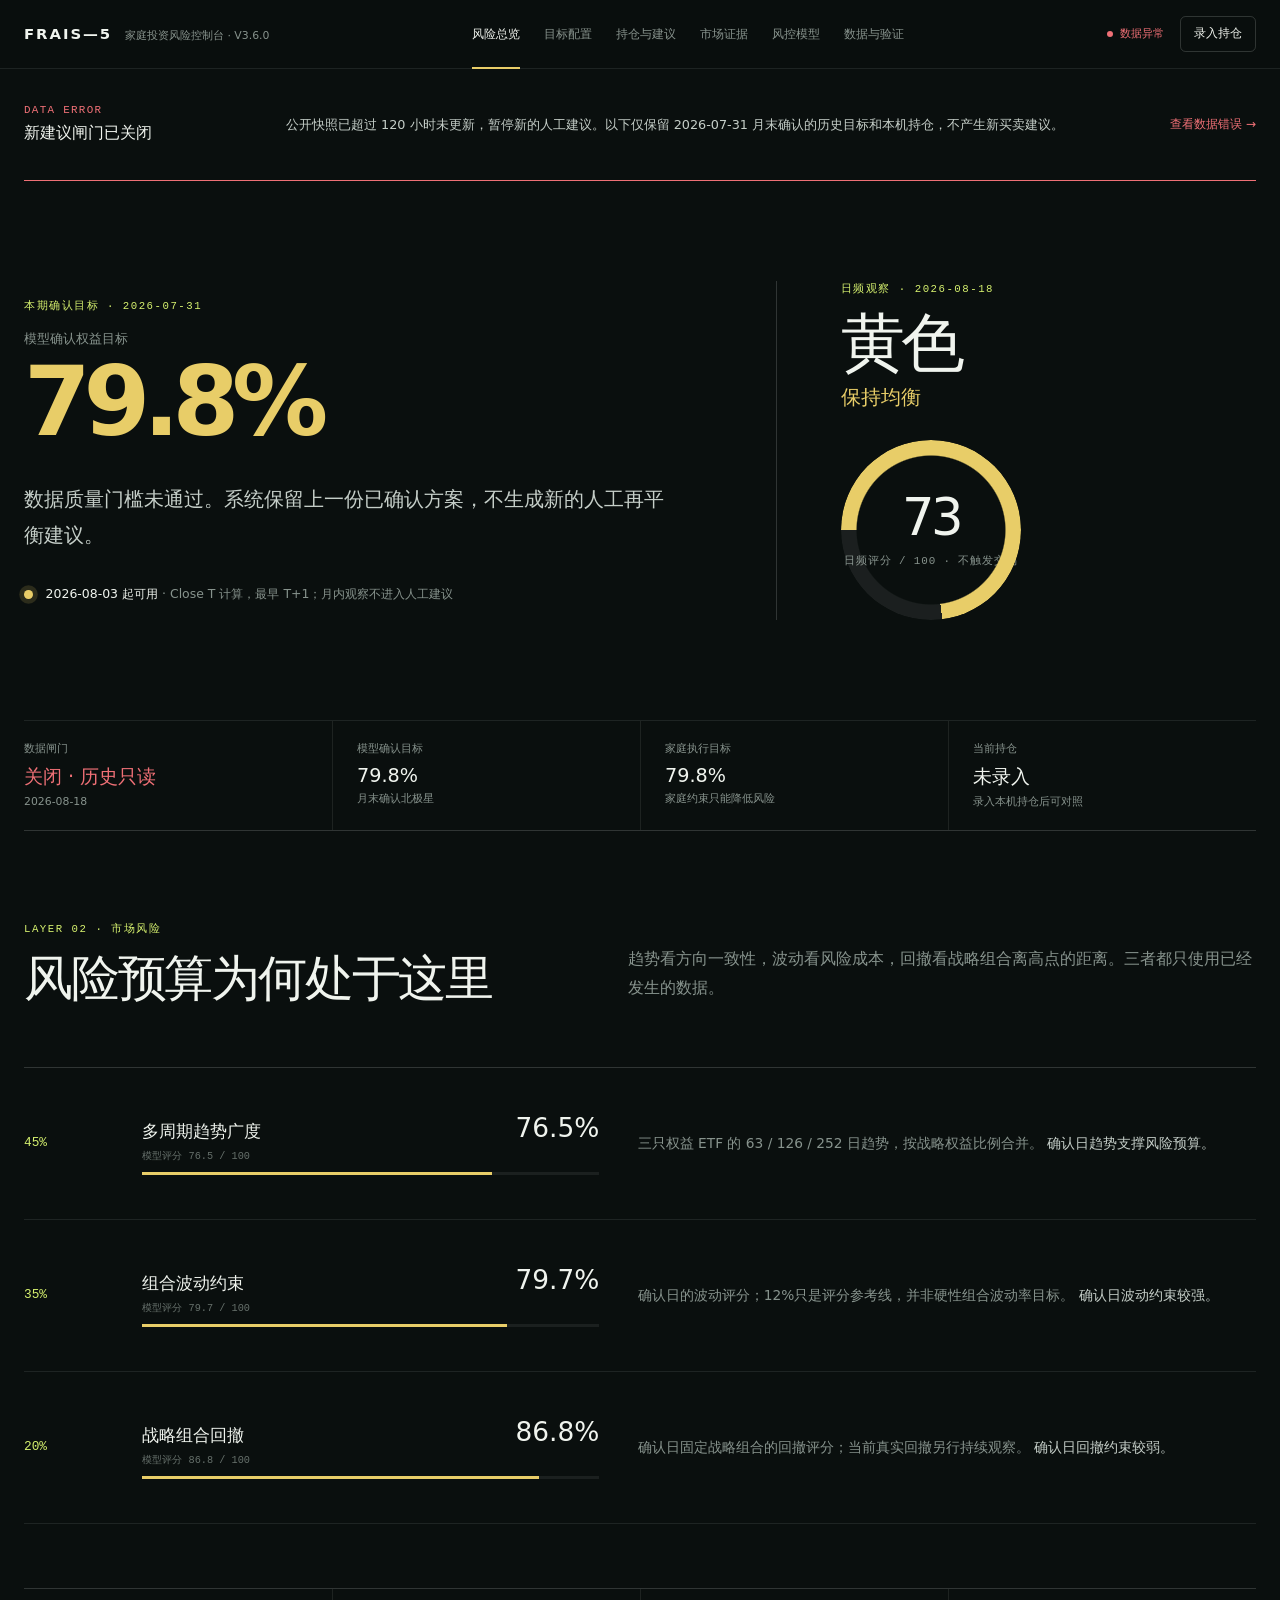
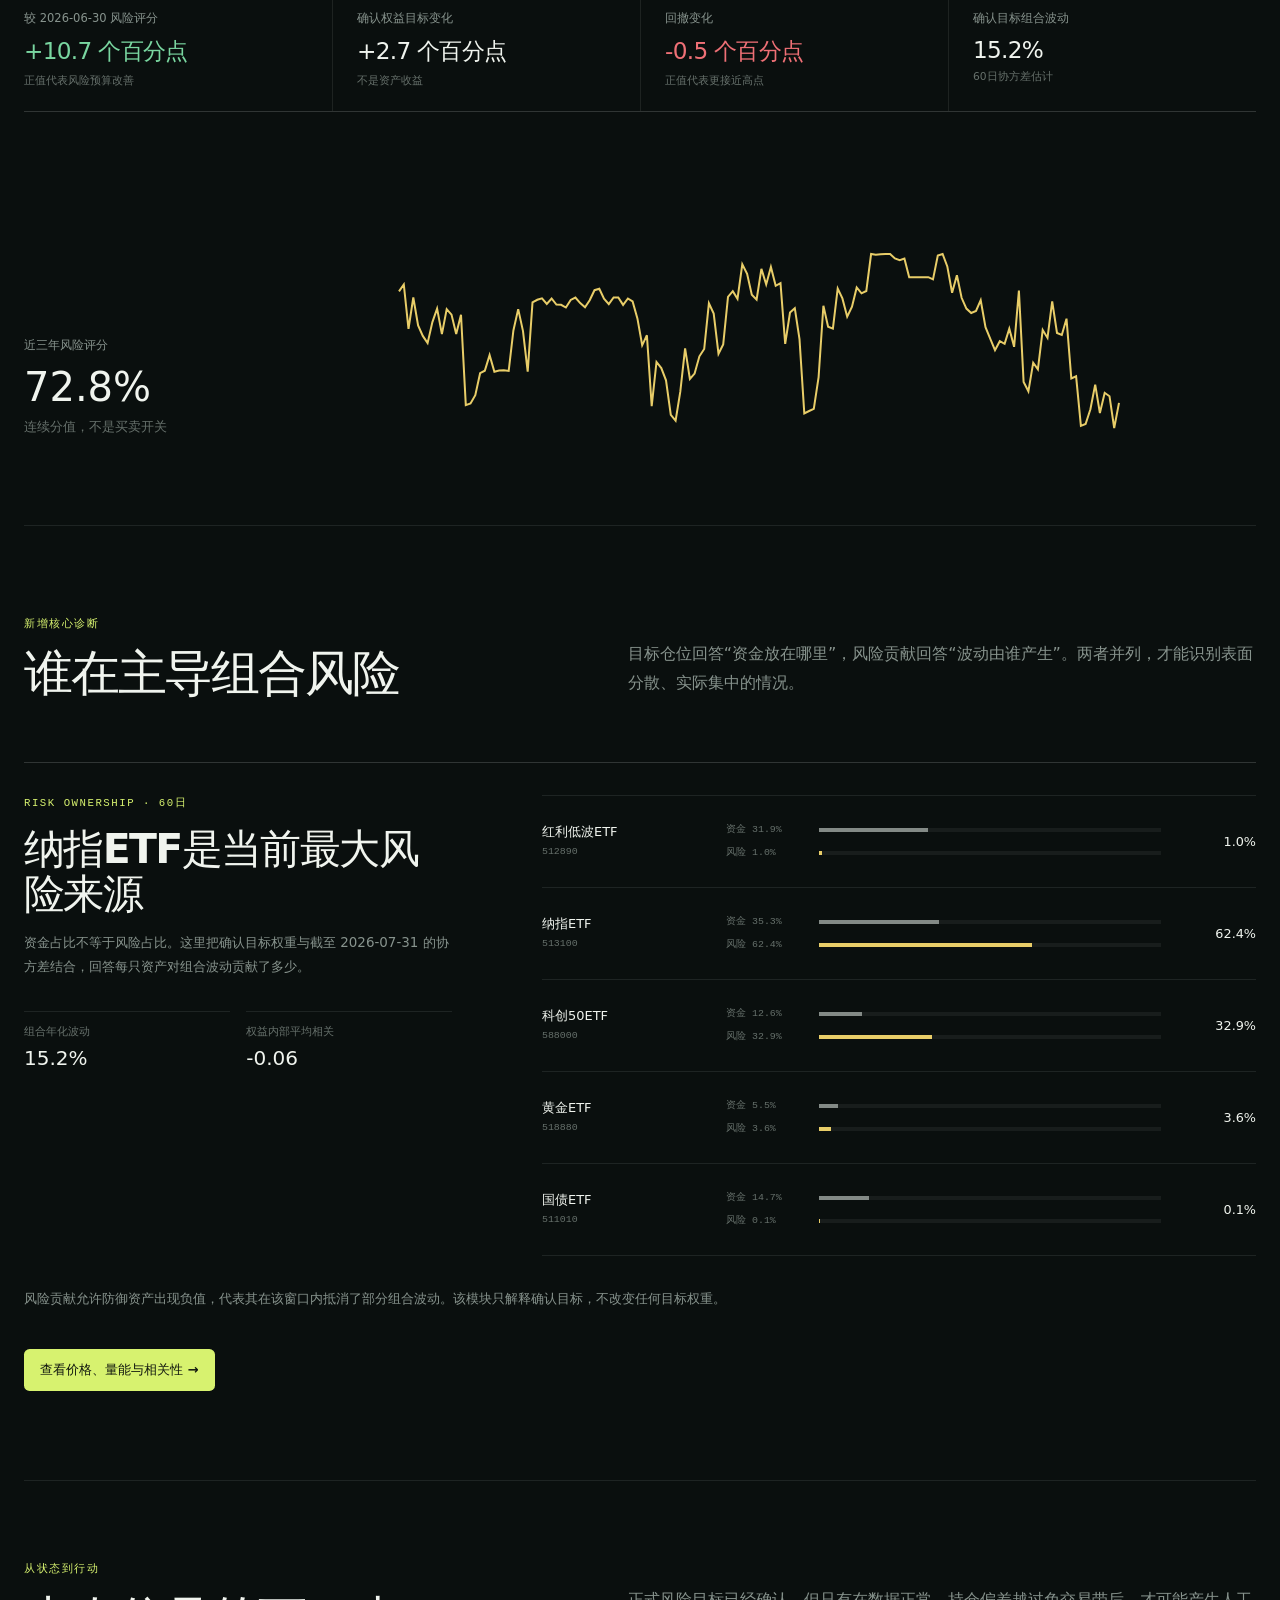
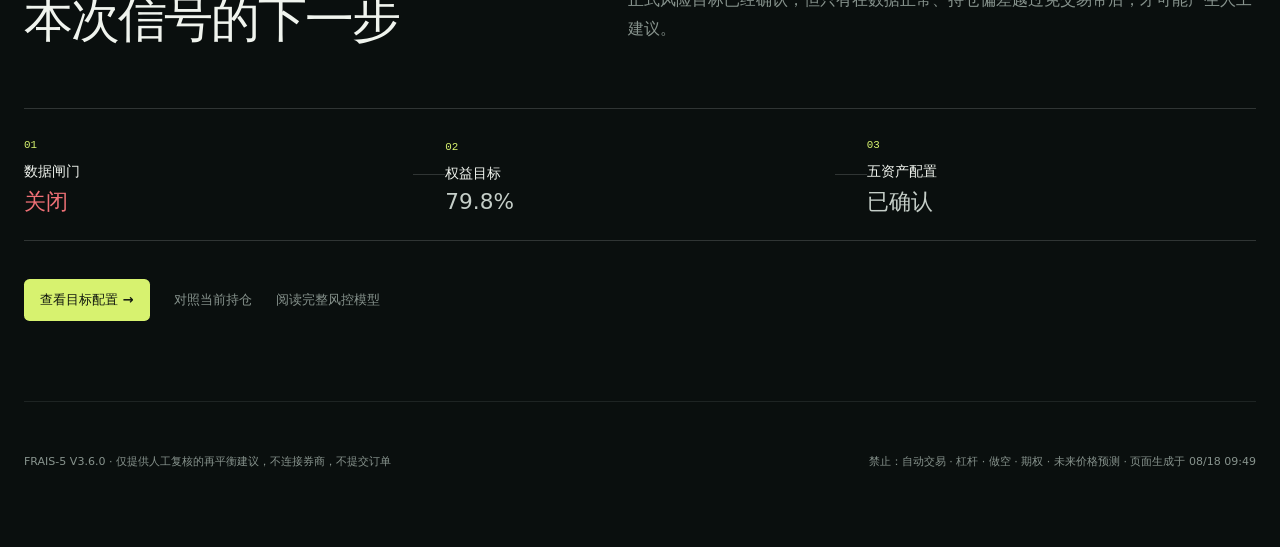
==== commit df33ad01: "data: refresh FRAIS-5 public snapshot" ====
--- a/index.html
+++ b/index.html
@@ -8,12 +8,12 @@
     <meta name="description" content="FRAIS-5 V3：中文家庭投资风险控制台。只提供可解释的风险与人工再平衡建议，不执行交易。" />
     <link rel="icon" href="data:image/svg+xml,%3Csvg xmlns='http://www.w3.org/2000/svg' viewBox='0 0 64 64'%3E%3Crect width='64' height='64' rx='16' fill='%230a0f0e'/%3E%3Cpath d='M16 16h33v8H25v8h20v8H25v16h-9z' fill='%23d7f26f'/%3E%3C/svg%3E" />
     <title>风险总览 · FRAIS-5</title>
-    <script type="module" crossorigin src="./assets/main-D7pN9SG_.js"></script>
-    <link rel="stylesheet" crossorigin href="./assets/main-BSebgiHM.css">
+    <script type="module" crossorigin src="./assets/main-C9OlqbjM.js"></script>
+    <link rel="stylesheet" crossorigin href="./assets/main-BHk_Z38j.css">
   </head>
   <body data-page="risk" data-root="./">
     <a class="skip-link" href="#main">跳到主要内容</a>
-    <div id="app" aria-live="polite">
+    <div id="app" aria-busy="true">
       <div class="boot-screen"><span>F5</span><p>正在核验风险状态…</p></div>
     </div>
   </body>
--- a/assets/main-BHk_Z38j.css
+++ b/assets/main-BHk_Z38j.css
@@ -0,0 +1 @@
+:root{--lightningcss-light: ;--lightningcss-dark:initial;color-scheme:dark;--bg:#0a0f0e;--surface:#111816;--surface-2:#17201d;--ink:#f0f4ee;--soft:#c5cec8;--muted:#87938d;--faint:#66706b;--line:#e9f3ec17;--line-strong:#e9f3ec2b;--accent:#d7f26f;--positive:#79d6a0;--negative:#ef7076;--warning:#e8cd68;--content:1320px;background:var(--bg);color:var(--ink);font-synthesis:none;text-rendering:optimizelegibility;font-family:-apple-system,BlinkMacSystemFont,PingFang SC,Microsoft YaHei,system-ui,sans-serif}*{box-sizing:border-box}html{scroll-behavior:smooth;scroll-padding-top:92px}body{background:var(--bg);min-width:320px;color:var(--ink);margin:0}button,input{color:inherit;font:inherit}a{color:inherit}button:focus-visible,a:focus-visible,input:focus-visible,select:focus-visible,summary:focus-visible{outline:2px solid var(--accent);outline-offset:3px}.skip-link{z-index:100;background:var(--accent);color:#12180f;padding:.7rem 1rem;text-decoration:none;position:fixed;top:-4rem;left:1rem}.skip-link:focus{top:1rem}.visually-hidden{clip:rect(0, 0, 0, 0)!important;white-space:nowrap!important;border:0!important;width:1px!important;height:1px!important;margin:-1px!important;padding:0!important;position:absolute!important;overflow:hidden!important}.boot-screen,.fatal{text-align:center;place-content:center;justify-items:center;gap:1.2rem;min-height:100svh;padding:2rem;display:grid}.boot-screen span{border:1px solid var(--line-strong);width:5rem;height:5rem;color:var(--accent);border-radius:50%;place-items:center;font:500 1.1rem/1 IBM Plex Mono,monospace;animation:1.8s ease-in-out infinite pulse;display:grid}.boot-screen p,.fatal p{color:var(--muted)}.fatal h1{letter-spacing:-.06em;max-width:700px;margin:0;font-size:clamp(2.3rem,6vw,5rem)}.shell{--regime:var(--warning);min-height:100svh}.topbar{z-index:20;border-bottom:1px solid var(--line);-webkit-backdrop-filter:blur(18px);backdrop-filter:blur(18px);background:#0a0f0ee8;position:sticky;top:0}.topbar-inner{width:min(var(--content), calc(100% - 48px));grid-template-columns:auto 1fr auto;align-items:center;gap:clamp(1.5rem,4vw,4rem);min-height:68px;margin:0 auto;display:grid}.brand{white-space:nowrap;align-items:baseline;gap:.8rem;text-decoration:none;display:flex}.brand b{letter-spacing:.13em;font-size:.93rem}.brand span{color:var(--muted);font-size:.68rem}.page-nav{justify-content:center;align-items:stretch;gap:1.5rem;height:68px;display:flex}.page-nav a{color:var(--muted);white-space:nowrap;align-items:center;font-size:.76rem;text-decoration:none;transition:color .18s;display:flex;position:relative}.page-nav a:hover,.page-nav a[aria-current=page]{color:var(--ink)}.page-nav a[aria-current=page]:after{content:"";background:var(--regime);height:2px;position:absolute;bottom:-1px;left:0;right:0}.nav-short{display:none}.top-actions{white-space:nowrap;align-items:center;gap:1rem;display:flex}.data-stamp{color:var(--muted);align-items:center;gap:.45rem;font:.66rem/1 IBM Plex Mono,monospace;display:flex}.data-stamp i{background:currentColor;border-radius:50%;width:.4rem;height:.4rem}.data-stamp.data-good{color:var(--positive)}.data-stamp.data-bad{color:var(--negative)}.quiet-button,.primary,.secondary,.text-button,.danger-link{cursor:pointer;border:0;transition:transform .18s,border-color .18s,background .18s,color .18s}.quiet-button{border:1px solid var(--line-strong);background:0 0;border-radius:.35rem;padding:.55rem .8rem;font-size:.74rem}.quiet-button:hover,.secondary:hover{border-color:var(--accent);background:#d7f26f0f}.quiet-button:active,.primary:active,.secondary:active{transform:scale(.98)}main,footer{width:min(var(--content), calc(100% - 48px));margin:0 auto}.data-error-banner{border-bottom:1px solid var(--negative);grid-template-columns:230px 1fr auto;align-items:center;gap:2rem;min-height:112px;padding:1.5rem 0;display:grid}.data-error-banner span,.data-error-banner strong{display:block}.data-error-banner span{color:var(--negative);letter-spacing:.12em;font:500 .68rem/1 IBM Plex Mono,monospace}.data-error-banner strong{margin-top:.5rem;font-size:1rem}.data-error-banner p{color:var(--soft);margin:0;font-size:.8rem;line-height:1.7}.data-error-banner a{color:var(--negative);white-space:nowrap;font-size:.76rem;text-decoration:none}.risk-hero{border-bottom:1px solid var(--line);grid-template-columns:1.15fr .85fr;align-items:center;gap:clamp(3rem,8vw,8rem);min-height:540px;padding:4rem 0;display:grid;position:relative}.risk-hero:before{content:"";z-index:-1;background:color-mix(in srgb, var(--regime) 10%, transparent);filter:blur(100px);pointer-events:none;border-radius:50%;width:32rem;height:32rem;position:absolute;top:8%;right:2%}.eyebrow{color:var(--accent);letter-spacing:.14em;text-transform:uppercase;margin:0 0 1rem;font:500 .67rem/1.5 IBM Plex Mono,monospace}.risk-hero-label{color:var(--muted);font-size:.82rem;display:block}.risk-hero h1{color:var(--regime);letter-spacing:-.075em;margin:.7rem 0 0;font-size:clamp(4.7rem,8vw,6rem);font-weight:560;line-height:.9}.risk-observation{border-left:1px solid var(--line-strong);padding-left:clamp(2rem,5vw,5rem)}.risk-observation h2{letter-spacing:-.06em;margin:0;font-size:clamp(2.4rem,5vw,4.25rem);font-weight:560;line-height:.95}.risk-observation h2 span{color:var(--regime);letter-spacing:0;margin-top:.9rem;font-size:.32em;display:block}.lead{max-width:42rem;color:var(--soft);margin:2.2rem 0 0;font-size:clamp(1rem,1.7vw,1.28rem);line-height:1.8}.signal-stamp{color:var(--muted);align-items:center;gap:.8rem;margin-top:2rem;font-size:.78rem;display:flex}.signal-stamp i{background:var(--regime);width:.55rem;height:.55rem;box-shadow:0 0 0 .3rem color-mix(in srgb, var(--regime) 15%, transparent);border-radius:50%}.signal-stamp strong{color:var(--ink);font-weight:500}.score{aspect-ratio:1;justify-self:center;place-items:center;width:min(28vw,320px);display:grid;position:relative}.score-ring{background:conic-gradient(var(--regime) calc(var(--score) * 1%), #ffffff12 0);border-radius:50%;transition:background .5s;position:absolute;inset:0;transform:rotate(-90deg);-webkit-mask:radial-gradient(circle,#0000 0 58%,#000 59%);mask:radial-gradient(circle,#0000 0 58%,#000 59%)}.score>div:last-child{text-align:center;gap:.65rem;display:grid}.score strong{letter-spacing:-.07em;font-size:clamp(3.6rem,7vw,6.4rem);font-weight:500;line-height:1}.score span{color:var(--muted);letter-spacing:.08em;font:.68rem/1.3 IBM Plex Mono,monospace}.compact-score{justify-self:start;width:min(18vw,180px);margin-top:2rem}.compact-score strong{font-size:clamp(2.5rem,4vw,3.8rem)}.status-rail{border-bottom:1px solid var(--line-strong);grid-template-columns:repeat(4,1fr);display:grid}.status-rail>div{min-width:0;padding:1.3rem 1.5rem}.status-rail>div:first-child{padding-left:0}.status-rail>div+div{border-left:1px solid var(--line)}.status-rail span,.status-rail small{color:var(--muted);font-size:.68rem;display:block}.status-rail strong{margin:.5rem 0 .35rem;font-size:1.2rem;font-weight:530;display:block}.page-intro{border-bottom:1px solid var(--line);flex-direction:column;justify-content:center;align-items:flex-start;min-height:300px;padding:3.5rem 0;display:flex}.page-intro h1{letter-spacing:-.055em;max-width:900px;margin:0;font-size:clamp(3rem,5vw,4.5rem);font-weight:600;line-height:.94}.page-intro>p:not(.eyebrow){max-width:680px;color:var(--soft);margin:1.6rem 0 0;font-size:1rem;line-height:1.75}.page-intro>.primary{margin-top:2rem}.page-intro>.page-links{margin-top:1.8rem}.model-intro{min-height:420px}.section{border-bottom:1px solid var(--line);padding:clamp(4.5rem,7vw,6rem) 0}.section.first{padding-top:3.25rem}.section.compact{padding-top:5rem;padding-bottom:5rem}.section-head{grid-template-columns:minmax(0,.9fr) minmax(330px,1.1fr);align-items:end;gap:clamp(2rem,7vw,7rem);margin-bottom:4rem;display:grid}.section-head h2{letter-spacing:-.045em;max-width:46rem;margin:0;font-size:clamp(2.15rem,3.8vw,3.65rem);font-weight:550;line-height:1.03}.section-head>p{max-width:48rem;color:var(--muted);margin:0;line-height:1.8}.factor-list{border-top:1px solid var(--line-strong)}.factor{border-bottom:1px solid var(--line);grid-template-columns:5rem minmax(260px,.85fr) minmax(320px,1.15fr);align-items:center;gap:2.4rem;min-height:9.5rem;display:grid}.factor-index{color:var(--accent);font:500 .8rem/1 IBM Plex Mono,monospace}.factor-title{justify-content:space-between;align-items:baseline;gap:1rem;display:flex}.factor-title h3{margin:0;font-size:1.08rem;font-weight:550}.factor-title strong{font-size:1.65rem;font-weight:500}.track{background:#ffffff12;height:3px;margin-top:1rem}.track i{background:var(--regime);height:100%;transition:width .7s cubic-bezier(.2,.8,.2,1);display:block}.factor-score>span{color:var(--faint);margin-top:.45rem;font:.64rem/1.3 IBM Plex Mono,monospace;display:block}.factor-score .track{margin-top:.55rem}.factor>p{color:var(--muted);font-size:.86rem;line-height:1.7}.factor>p strong{color:var(--soft);font-weight:500}.history-band{grid-template-columns:190px 1fr;align-items:end;gap:3rem;min-height:260px;margin-top:4rem;display:grid}.history-band span{color:var(--muted);font-size:.75rem;display:block}.history-band strong{margin-top:.6rem;font-size:2.5rem;font-weight:500;display:block}.history-band small{color:var(--faint);margin-top:.5rem;display:block}.sparkline{width:100%;height:190px;display:block;overflow:visible}.sparkline path{fill:none;stroke:var(--regime);stroke-width:2px;vector-effect:non-scaling-stroke}.risk-delta-strip{border-top:1px solid var(--line-strong);border-bottom:1px solid var(--line-strong);grid-template-columns:repeat(4,1fr);margin-top:4rem;display:grid}.risk-delta-strip>div{min-width:0;padding:1.4rem 1.5rem}.risk-delta-strip>div:first-child{padding-left:0}.risk-delta-strip>div+div{border-left:1px solid var(--line)}.risk-delta-strip span{color:var(--muted);font-size:.72rem;display:block}.risk-delta-strip strong{letter-spacing:-.03em;margin-top:.6rem;font-size:1.45rem;font-weight:520;display:block}.risk-delta-strip small{color:var(--faint);margin-top:.4rem;font-size:.67rem;line-height:1.4;display:block}.risk-ownership{border-top:1px solid var(--line-strong);grid-template-columns:minmax(280px,.75fr) minmax(480px,1.25fr);align-items:start;gap:clamp(3rem,7vw,7rem);padding-top:2rem;display:grid}.risk-ownership-summary h3{letter-spacing:-.04em;max-width:26rem;margin:0;font-size:clamp(1.8rem,3.2vw,3rem);font-weight:550;line-height:1.1}.risk-ownership-summary>p:not(.eyebrow){max-width:34rem;color:var(--muted);font-size:.84rem;line-height:1.8}.risk-ownership-summary dl{grid-template-columns:1fr 1fr;gap:1rem;margin:2rem 0 0;display:grid}.risk-ownership-summary dl div{border-top:1px solid var(--line);padding-top:.8rem}.risk-ownership-summary dt{color:var(--faint);font-size:.68rem}.risk-ownership-summary dd{margin:.45rem 0 0;font-size:1.25rem}.risk-owner-list{border-top:1px solid var(--line)}.risk-owner{border-bottom:1px solid var(--line);grid-template-columns:minmax(120px,.55fr) minmax(260px,1.45fr) 76px;align-items:center;gap:1.2rem;min-height:92px;display:grid}.risk-owner-name strong{font-size:.81rem;font-weight:540;display:block}.risk-owner-name small{color:var(--faint);margin-top:.3rem;font:.62rem/1.3 IBM Plex Mono,monospace;display:block}.risk-owner-scales{gap:.65rem;display:grid}.risk-owner-scales>div{grid-template-columns:82px 1fr;align-items:center;gap:.7rem;display:grid}.risk-owner-scales span{color:var(--faint);font:.62rem/1.2 IBM Plex Mono,monospace}.risk-owner-value{text-align:right;font-size:.8rem;font-weight:540}.risk-owner-track{background:#ffffff0f;height:4px;display:block}.risk-owner-track b{transform-origin:0;height:100%;animation:.7s cubic-bezier(.2,.8,.2,1) both grow-line;display:block}.risk-owner-track.capital b{background:var(--soft);opacity:.62}.risk-owner-track.risk b{background:var(--regime)}.risk-owner-track.diversifier b{background:var(--positive);background-image:repeating-linear-gradient(135deg,#0000 0 3px,#0a0f0e73 3px 5px)}.market-intro{min-height:340px}.market-workspace-section{padding-top:2.5rem}.market-toolbar{grid-template-columns:1fr auto;align-items:end;gap:2rem;margin-bottom:3rem;display:grid}.asset-switcher{border-top:1px solid var(--line-strong);border-bottom:1px solid var(--line-strong);grid-template-columns:repeat(5,1fr);display:grid}.asset-switcher button,.range-switcher button{color:var(--muted);cursor:pointer;background:0 0;border:0}.asset-switcher button{text-align:left;border-right:1px solid var(--line);min-height:72px;padding:1rem;transition:color .18s,background .18s}.asset-switcher button:first-child{padding-left:0}.asset-switcher button:last-child{border-right:0}.asset-switcher button:hover,.asset-switcher button[aria-pressed=true]{color:var(--ink);background:#d7f26f09}.asset-switcher button[aria-pressed=true]{box-shadow:inset 0 2px var(--regime)}.asset-switcher span{font-size:.76rem;font-weight:540;display:block}.asset-switcher small{color:var(--faint);margin-top:.4rem;font:.59rem/1.4 IBM Plex Mono,monospace;display:block}.range-switcher{border:1px solid var(--line-strong);border-radius:.35rem;gap:.25rem;padding:.25rem;display:flex}.range-switcher button{white-space:nowrap;border-radius:.22rem;padding:.48rem .65rem;font-size:.69rem}.range-switcher button[aria-pressed=true]{background:var(--accent);color:#12180f}.market-metrics{margin-bottom:3rem}.market-layout{grid-template-columns:minmax(0,1fr) 285px;align-items:stretch;gap:3rem;display:grid}.market-chart{border-top:1px solid var(--line-strong);border-bottom:1px solid var(--line-strong);min-width:0;min-height:620px;padding:1.2rem 0 0;transition:opacity .2s,transform .2s}.market-chart.is-changing{opacity:.35;transform:translateY(4px)}.chart-legend{min-height:34px;color:var(--muted);flex-wrap:wrap;align-items:center;gap:.8rem 1.5rem;font-size:.67rem;display:flex}.chart-legend span{align-items:center;gap:.45rem;display:flex}.chart-legend i{width:18px;height:2px;display:block}.legend-price{background:var(--accent)}.legend-ma63{background:var(--positive)}.legend-ma252{background:var(--warning)}.chart-range-label{color:var(--faint);margin-left:auto;font-family:IBM Plex Mono,monospace}.chart-canvas{position:relative}.chart-canvas svg{touch-action:pan-y;width:100%;height:auto;display:block}.chart-canvas svg:focus-visible{outline:2px solid var(--accent);outline-offset:4px}.chart-grid line{stroke:var(--line);stroke-width:1px;vector-effect:non-scaling-stroke}.chart-grid text,.axis-date,.volume-label{fill:var(--faint);font-family:IBM Plex Mono,monospace;font-size:10px}.price-area{fill:color-mix(in srgb, var(--regime) 8%, transparent)}.price-line,.ma-line{fill:none;vector-effect:non-scaling-stroke}.price-line{stroke:var(--accent);stroke-width:2px}.ma-line{stroke-width:1.25px;stroke-dasharray:5 4;opacity:.85}.ma63{stroke:var(--positive)}.ma252{stroke:var(--warning)}.volume-divider{stroke:var(--line-strong);stroke-width:1px;vector-effect:non-scaling-stroke}.volume-bar{fill:var(--positive);opacity:.48}.volume-bar.down{fill:var(--negative);opacity:.42}.chart-crosshair{stroke:var(--soft);stroke-width:1px;stroke-dasharray:3 4;opacity:0;vector-effect:non-scaling-stroke;pointer-events:none}.chart-crosshair.visible{opacity:.6}.market-tooltip{z-index:3;border:1px solid var(--line-strong);pointer-events:none;background:#080c0bf0;border-radius:.3rem;min-width:190px;padding:.75rem .85rem;position:absolute;top:3.2rem;transform:translate(-20%);box-shadow:0 12px 40px #00000052}.market-tooltip strong,.market-tooltip span{display:block}.market-tooltip strong{margin-bottom:.4rem;font-size:.72rem}.market-tooltip span{color:var(--muted);font:.63rem/1.6 IBM Plex Mono,monospace}.market-interpretation{border-top:1px solid var(--line-strong);border-left:1px solid var(--line);border-bottom:1px solid var(--line-strong);padding:2rem 0 1.5rem 2rem}.market-interpretation h3{letter-spacing:-.035em;margin:0;font-size:1.6rem;font-weight:550;line-height:1.15}.market-interpretation>p:not(.eyebrow){color:var(--muted);font-size:.78rem;line-height:1.75}.market-interpretation p strong{color:var(--ink);font-weight:550}.market-interpretation dl{border-top:1px solid var(--line);margin:2rem 0}.market-interpretation dl div{border-bottom:1px solid var(--line);justify-content:space-between;gap:1rem;padding:.7rem 0;display:flex}.market-interpretation dt,.market-interpretation dd{font-size:.69rem}.market-interpretation dt{color:var(--faint)}.market-interpretation dd{text-align:right;margin:0}.market-interpretation>small{color:var(--faint);font-size:.67rem;line-height:1.65;display:block}.correlation-layout{grid-template-columns:minmax(0,1fr) 330px;align-items:start;gap:clamp(3rem,7vw,7rem);display:grid}.correlation-table th,.correlation-table td{text-align:center}.correlation-table th:first-child{text-align:left;min-width:145px}.correlation-table tbody th strong,.correlation-table tbody th small{display:block}.correlation-table tbody th strong{color:var(--ink);font-size:.74rem}.correlation-table tbody th small{color:var(--faint);margin-top:.25rem;font:.61rem/1 IBM Plex Mono,monospace}.correlation-cell{background:color-mix(in srgb, var(--accent) calc(var(--strength) * 36%), transparent);border-radius:.2rem;place-items:center;width:48px;height:36px;font:.66rem/1 IBM Plex Mono,monospace;display:inline-grid}.correlation-cell.inverse{background:color-mix(in srgb, var(--positive) calc(var(--strength) * 34%), transparent)}.correlation-layout aside{border-left:1px solid var(--line);padding-left:2rem}.correlation-layout aside h3{margin:0;font-size:1.7rem;font-weight:540}.correlation-layout aside p:not(.eyebrow){color:var(--muted);font-size:.82rem;line-height:1.8}.correlation-layout aside p strong{color:var(--ink);font-weight:550}.correlation-layout aside small{color:var(--faint);font-size:.67rem;line-height:1.7}.evidence-notes{border-top:1px solid var(--line-strong);grid-template-columns:repeat(3,1fr);display:grid}.evidence-notes article{border-bottom:1px solid var(--line);min-height:180px;padding:1.8rem 2rem 1.5rem 0}.evidence-notes article+article{border-left:1px solid var(--line);padding-left:2rem}.evidence-notes span{color:var(--accent);font:.66rem/1 IBM Plex Mono,monospace}.evidence-notes h3{margin:1rem 0 .6rem;font-size:1rem;font-weight:550}.evidence-notes p{color:var(--muted);margin:0;font-size:.76rem;line-height:1.7}.decision-path{border-top:1px solid var(--line-strong);border-bottom:1px solid var(--line-strong);grid-template-columns:1fr 32px 1fr 32px 1fr;align-items:center;display:grid}.decision-path>div{padding:1.5rem 0}.decision-path>i{background:var(--line-strong);height:1px}.decision-path span{color:var(--accent);font:.68rem/1 IBM Plex Mono,monospace}.decision-path strong{margin-top:.65rem;font-size:.9rem;display:block}.decision-path p{color:var(--soft);margin:.35rem 0 0;font-size:1.35rem}.page-links{flex-wrap:wrap;align-items:center;gap:1.5rem;margin-top:2.4rem;display:flex}.page-links a{color:var(--muted);font-size:.82rem;text-decoration:none}.page-links a:hover{color:var(--accent)}.page-links .primary-link{background:var(--accent);color:#12180f;border-radius:.35rem;padding:.75rem 1rem;font-weight:650}.metric-strip{border-top:1px solid var(--line-strong);border-bottom:1px solid var(--line-strong);grid-template-columns:repeat(4,1fr);margin-bottom:4rem;display:grid}.metric-strip>div{min-width:0;padding:1.45rem 1.6rem}.metric-strip>div:first-child{padding-left:0}.metric-strip>div+div{border-left:1px solid var(--line)}.metric-strip span,.audit-strip span{color:var(--muted);font-size:.72rem;display:block}.metric-strip strong{letter-spacing:-.03em;margin-top:.65rem;font-size:clamp(1.25rem,2vw,1.8rem);font-weight:500;display:block}.metric-strip strong.small-value{letter-spacing:0;font-size:1rem;line-height:1.5}.metric-strip small{color:var(--faint);margin-top:.45rem;font-size:.7rem;display:block}.table-scroll{overscroll-behavior-inline:contain;width:100%;overflow-x:auto}.table-edge{border-top:1px solid var(--line-strong)}table{border-collapse:collapse;white-space:nowrap;width:100%}th{color:var(--faint);text-align:right;border-bottom:1px solid var(--line-strong);padding:1rem .8rem;font-size:.67rem;font-weight:500}th:first-child,td:first-child{text-align:left;padding-left:0}td{text-align:right;border-bottom:1px solid var(--line);padding:1.25rem .8rem;font-size:.82rem}.asset-table tbody tr{transition:color .15s,background .15s}.asset-table tbody tr:hover,.asset-table tbody tr.active{color:var(--accent);background:#d7f26f06}.asset-select{width:100%;color:inherit;text-align:left;cursor:pointer;background:0 0;border:0;padding:0}.asset-select strong{font-size:.93rem;font-weight:550;display:block}.asset-select span{color:var(--muted);margin-top:.3rem;font-size:.66rem;display:block}.asset-table td small{color:var(--faint);margin-top:.28rem;font-size:.61rem;display:block}.asset-mobile-list{border-top:1px solid var(--line-strong);display:none}.asset-mobile-row{border-bottom:1px solid var(--line)}.asset-mobile-row summary{cursor:pointer;grid-template-columns:1fr 1.25fr auto;align-items:center;gap:1rem;min-height:86px;list-style:none;display:grid}.asset-mobile-row summary::-webkit-details-marker{display:none}.asset-mobile-row summary span>strong,.asset-mobile-row summary span>small{display:block}.asset-mobile-row summary span>small{color:var(--faint);margin-bottom:.35rem;font-size:.65rem}.asset-mobile-row summary>b{text-align:right;min-width:56px;font-size:.84rem}.asset-mobile-detail{padding:0 0 1.5rem}.asset-mobile-detail dl{grid-template-columns:1fr 1fr;gap:.7rem 1.25rem;margin:0;display:grid}.asset-mobile-detail dl div{border-top:1px solid var(--line);padding-top:.7rem}.asset-mobile-detail dt{color:var(--faint);font-size:.65rem}.asset-mobile-detail dd{margin:.35rem 0 0;font-size:.76rem}.asset-mobile-detail p{color:var(--muted);margin:1rem 0 0;font-size:.74rem;line-height:1.7}.positive{color:var(--positive)!important}.negative{color:var(--negative)!important}.warning{color:var(--warning)!important}.asset-inspector{border-top:1px solid var(--line-strong);grid-template-columns:.8fr 1fr 1.2fr;align-items:start;gap:3rem;margin-top:3rem;padding-top:2rem;display:grid}.asset-inspector h3{margin:0;font-size:2rem;font-weight:540}.asset-inspector>p:nth-child(3){color:var(--muted);margin:0;line-height:1.75}.asset-inspector>p strong{color:var(--ink);font-weight:500}.asset-inspector dl{gap:.7rem;margin:0;display:grid}.asset-inspector dl div{border-bottom:1px solid var(--line);justify-content:space-between;gap:1rem;padding-bottom:.65rem;display:flex}.asset-inspector dt{color:var(--muted);font-size:.72rem}.asset-inspector dd{margin:0;font-size:.76rem}.advice-meta{color:var(--muted);border-top:1px solid var(--line-strong);border-bottom:1px solid var(--line-strong);flex-wrap:wrap;gap:1.2rem 3rem;padding:1.2rem 0;font-size:.76rem;display:flex}.advice-meta strong{color:var(--ink);margin-left:.4rem;font-weight:500}.decision-note{border-top:2px solid var(--accent);max-width:58rem;margin-top:4rem;padding-top:1.5rem}.decision-note.blocked{border-color:var(--negative)}.decision-note.calm{border-color:var(--positive)}.decision-note>strong{font-size:clamp(1.7rem,4vw,3rem);font-weight:540}.decision-note p{color:var(--muted);line-height:1.75}.text-button{color:var(--accent);background:0 0;padding:.5rem 0}.advice-list{border-top:1px solid var(--line-strong);margin-top:3rem}.advice-row{border-bottom:1px solid var(--line);grid-template-columns:220px 180px 1fr;align-items:center;gap:2rem;min-height:7rem;display:grid}.advice-row.muted{opacity:.5}.advice-row span{color:var(--muted);font:.7rem/1.4 IBM Plex Mono,monospace;display:block}.advice-row strong{margin-top:.25rem;font-weight:540;display:block}.advice-row b{font-size:1.05rem;font-weight:540}.advice-row b small{color:var(--muted);margin-top:.35rem;font-size:.62rem;font-weight:400;display:block}.advice-row p{color:var(--muted);margin:0;font-size:.81rem;line-height:1.65}.gate-scale{grid-template-columns:1.5fr 1.5fr 2fr 1fr;margin-top:1rem;display:grid}.gate-scale span{border-top:3px solid var(--positive);border-bottom:1px solid var(--line);min-height:78px;color:var(--muted);padding:1rem;font-size:.73rem}.gate-scale span:nth-child(2){border-top-color:var(--warning)}.gate-scale span:nth-child(3){border-top-color:#ee9b62}.gate-scale span:nth-child(4){border-top-color:var(--negative)}.gate-scale b{color:var(--ink);font:500 .8rem/1.7 IBM Plex Mono,monospace}.policy-rail{border-top:1px solid var(--line-strong);border-bottom:1px solid var(--line-strong);grid-template-columns:1fr 40px 1fr 40px 1fr;align-items:center;margin:0 0 4rem;display:grid}.policy-rail>div{padding:1.2rem 0}.policy-rail>i{color:var(--faint);text-align:center;font-style:normal}.policy-rail span{color:var(--muted);font-size:.7rem;display:block}.policy-rail strong{margin-top:.5rem;font-size:1.35rem;font-weight:520;display:block}.decision-brief{border-bottom:1px solid var(--line-strong);grid-template-columns:minmax(280px,.75fr) minmax(560px,1.25fr);align-items:start;gap:clamp(3rem,7vw,7rem);padding:3.5rem 0;display:grid}.decision-brief-title h2{letter-spacing:-.045em;max-width:34rem;margin:0;font-size:clamp(2rem,3.7vw,3.5rem);font-weight:550;line-height:1.06}.decision-brief-title>p:not(.eyebrow){max-width:34rem;color:var(--muted);margin:1.2rem 0 0;font-size:.82rem;line-height:1.75}.decision-brief-ledger{border-top:1px solid var(--line-strong)}.decision-brief-ledger>div{border-bottom:1px solid var(--line);grid-template-columns:120px minmax(220px,1fr) minmax(170px,.7fr);align-items:center;gap:1.5rem;min-height:78px;display:grid}.decision-brief-ledger span,.decision-brief-ledger small{color:var(--muted);font-size:.69rem;line-height:1.5}.decision-brief-ledger strong{font-size:.82rem;font-weight:540;line-height:1.55}.household-policy-summary{border-top:1px solid var(--line-strong);border-bottom:1px solid var(--line-strong);grid-template-columns:180px 1fr;align-items:start;gap:1.5rem 3rem;margin:0 0 4rem;padding:1.5rem 0;display:grid}.household-policy-summary>div span{color:var(--muted);font-size:.7rem;display:block}.household-policy-summary>div strong{margin-top:.55rem;font-size:1.15rem;font-weight:530;display:block}.household-policy-summary>p{max-width:52rem;color:var(--muted);grid-column:2;margin:0;font-size:.75rem;line-height:1.7}.household-policy-summary dl{grid-template-columns:repeat(3,1fr);gap:1.5rem;margin:0;display:grid}.household-policy-summary dl div{border-left:1px solid var(--line);padding-left:1.2rem}.household-policy-summary dt{color:var(--faint);font-size:.66rem}.household-policy-summary dd{margin:.45rem 0 0;font-size:.78rem;line-height:1.55}.danger-link{color:var(--faint);text-underline-offset:.25rem;background:0 0;margin-top:2.5rem;padding:0;font-size:.72rem;text-decoration:underline}.danger-link:hover{color:var(--negative)}.allocation-hero{border-bottom:1px solid var(--line);grid-template-columns:1.05fr .95fr;align-items:center;gap:clamp(3rem,8vw,8rem);min-height:450px;padding:4rem 0;display:grid}.allocation-hero h1{letter-spacing:-.06em;margin:0;font-size:clamp(3.4rem,5vw,4.8rem);font-weight:600;line-height:.92}.allocation-hero>div:first-child>p:not(.eyebrow){max-width:660px;color:var(--soft);margin:1.7rem 0 0;font-size:1rem;line-height:1.8}.allocation-north-star{border-left:1px solid var(--line-strong);padding-left:clamp(2rem,5vw,5rem)}.allocation-north-star>span{color:var(--muted);font-size:.75rem}.allocation-north-star>strong{color:var(--regime);letter-spacing:-.07em;margin-top:.8rem;font-size:clamp(4rem,8vw,7rem);font-weight:550;line-height:.9;display:block}.allocation-north-star p{color:var(--soft);margin:1rem 0 0;font-size:1.2rem}.allocation-north-star small{color:var(--faint);margin-top:.6rem;display:block}.north-star-range{margin-top:1.6rem}.north-star-range>div{color:var(--faint);justify-content:space-between;gap:.8rem;font-size:.62rem;display:flex}.north-star-range>div b{color:var(--soft);font-weight:500}.north-star-range>i{background:linear-gradient(90deg, var(--warning), var(--positive));height:3px;margin-top:.55rem;display:block;position:relative}.north-star-range>i b{border:2px solid var(--bg);background:var(--regime);width:11px;height:11px;box-shadow:0 0 0 1px var(--regime);border-radius:50%;position:absolute;top:50%;transform:translate(-50%,-50%)}.north-star-money{border-top:1px solid var(--line);grid-template-columns:1fr 1fr;gap:1rem;margin-top:1.5rem;padding-top:1.1rem;display:grid}.north-star-money span{color:var(--faint);font-size:.64rem;display:block}.north-star-money strong{margin-top:.35rem;font-size:.92rem;font-weight:520;display:block}.scope-rail{border-bottom:1px solid var(--line-strong);grid-template-columns:repeat(3,1fr) auto;align-items:center;min-height:104px;display:grid}.scope-rail>div{min-width:0;padding:1.25rem 1.5rem}.scope-rail>div:first-child{padding-left:0}.scope-rail>div+div{border-left:1px solid var(--line)}.scope-rail span,.scope-rail small{color:var(--muted);font-size:.67rem;display:block}.scope-rail strong{margin:.45rem 0 .3rem;font-size:1.25rem;font-weight:520;display:block}.scope-rail a{color:var(--accent);white-space:nowrap;font-size:.74rem;text-decoration:none}.target-board{border-bottom:1px solid var(--line);padding:3.5rem 0 4.25rem}.target-board-head{grid-template-columns:1fr 1fr;align-items:end;gap:3rem;display:grid}.target-board-head h2{letter-spacing:-.05em;margin:0;font-size:clamp(2rem,4vw,3.6rem);font-weight:550;line-height:1}.target-board-head>p{max-width:500px;color:var(--muted);justify-self:end;margin:0;font-size:.82rem;line-height:1.7}.allocation-bar{background:var(--surface);height:72px;margin-top:3rem;display:flex;overflow:hidden}.allocation-bar>span{place-items:center;min-width:2px;transition:filter .2s,width .7s cubic-bezier(.2,.8,.2,1);display:grid}.allocation-bar>span:hover{filter:brightness(1.16)}.allocation-bar i{color:#0a0f0e;font-size:.72rem;font-style:normal;font-weight:700}.target-a{background:#80b49a!important}.target-b{background:var(--accent)!important}.target-c{background:#b6c6be!important}.target-d{background:#e5c76b!important}.target-e{background:#65756d!important}.allocation-legend{grid-template-columns:repeat(5,1fr);margin-top:1.3rem;display:grid}.allocation-legend>div{grid-template-columns:10px 1fr auto;align-items:start;gap:.65rem;padding-right:1rem;display:grid}.allocation-legend>div+div{border-left:1px solid var(--line);padding-left:1rem}.allocation-legend i,.target-identity>i{border-radius:50%;width:8px;height:8px;margin-top:.3rem}.allocation-legend span{color:var(--soft);font-size:.72rem}.allocation-legend small{color:var(--faint);margin-top:.2rem;font:.64rem/1 IBM Plex Mono,monospace;display:block}.allocation-legend strong{font-size:.84rem;font-weight:550}.target-list{border-top:1px solid var(--line-strong)}.target-row{border-bottom:1px solid var(--line);grid-template-columns:1.1fr 150px 190px minmax(330px,1.4fr);align-items:center;gap:2rem;min-height:140px;display:grid}.target-identity{grid-template-columns:10px 1fr;align-items:start;gap:.8rem;display:grid}.target-identity strong{font-size:1rem;font-weight:550;display:block}.target-identity span{color:var(--muted);margin-top:.35rem;font-size:.68rem;line-height:1.5;display:block}.target-number>strong,.target-cash>strong{letter-spacing:-.03em;font-size:1.45rem;font-weight:520;display:block}.target-number>span,.target-cash>span{color:var(--faint);margin-top:.45rem;font-size:.67rem;display:block}.target-number>small{color:var(--muted);margin-top:.35rem;font-size:.65rem;display:block}.target-number b{font-weight:500}.target-explain p{color:var(--muted);margin:0;font-size:.78rem;line-height:1.7}.target-explain>span{color:var(--accent);margin-top:.6rem;font:.65rem/1.4 IBM Plex Mono,monospace;display:inline-block}.formation-steps{border-top:1px solid var(--line-strong)}.formation-steps article{border-bottom:1px solid var(--line);grid-template-columns:150px minmax(270px,.9fr) minmax(360px,1.4fr);align-items:center;gap:2.5rem;min-height:128px;display:grid}.formation-steps span{color:var(--accent);font:.68rem/1.4 IBM Plex Mono,monospace}.formation-steps strong{font-size:1.08rem;font-weight:540;line-height:1.5}.formation-steps p{color:var(--muted);font-size:.8rem;line-height:1.7}.model-summary{border-bottom:1px solid var(--line);grid-template-columns:repeat(5,1fr);display:grid}.model-summary>div{padding:2rem 1.4rem}.model-summary>div:first-child{padding-left:0}.model-summary>div+div{border-left:1px solid var(--line)}.model-summary span{color:var(--accent);font:.68rem/1 IBM Plex Mono,monospace}.model-summary strong{margin-top:.8rem;font-size:.88rem;display:block}.model-summary p{color:var(--faint);margin:.45rem 0 0;font-size:.71rem;line-height:1.5}.document-layout{grid-template-columns:220px minmax(0,780px);align-items:start;gap:clamp(4rem,10vw,10rem);padding:5rem 0 9rem;display:grid}.document-toc{scrollbar-width:thin;max-height:calc(100svh - 120px);padding-right:1.3rem;position:sticky;top:96px;overflow:auto}.document-toc>p{color:var(--ink);margin:0 0 1rem;font-size:.78rem;font-weight:550}.document-toc nav{border-top:1px solid var(--line-strong);display:grid}.document-toc a{color:var(--faint);border-bottom:1px solid var(--line);padding:.54rem 0;font-size:.69rem;line-height:1.4;text-decoration:none;transition:color .15s}.document-toc a:hover,.document-toc a.active{color:var(--accent)}.document-toc>a{border:0;margin-top:1rem;display:block}.markdown-body{min-width:0}.markdown-body h1{letter-spacing:-.05em;margin:0 0 1.5rem;font-size:clamp(2.5rem,5vw,4.5rem);line-height:1}.markdown-body h2{border-top:1px solid var(--line-strong);letter-spacing:-.035em;margin:5rem 0 1.3rem;padding-top:1.5rem;scroll-margin-top:96px;font-size:clamp(1.7rem,3vw,2.7rem);font-weight:550;line-height:1.2}.markdown-body h2:first-of-type{margin-top:3rem}.markdown-body h3{color:var(--soft);margin:2.4rem 0 1rem;font-size:1.05rem;font-weight:550}.markdown-body p,.markdown-body li{color:var(--muted);font-size:.9rem;line-height:1.9}.markdown-body strong{color:var(--ink);font-weight:550}.markdown-body a{color:var(--accent)}.markdown-body blockquote{border-left:2px solid var(--accent);background:var(--surface);color:var(--soft);margin:0 0 3rem;padding:1.2rem 1.5rem;line-height:1.8}.markdown-body code{overflow-wrap:anywhere;word-break:break-word;color:var(--accent);background:#ffffff12;border-radius:.25rem;padding:.12rem .35rem;font-family:IBM Plex Mono,monospace;font-size:.83em}.markdown-body pre{border:1px solid var(--line);background:#080c0b;margin:1.5rem 0 2rem;padding:1.4rem;overflow:auto}.markdown-body pre code{color:var(--soft);background:0 0;padding:0;font-size:.78rem;line-height:1.75}.markdown-body ul,.markdown-body ol{padding-left:1.25rem}.markdown-table{border-top:1px solid var(--line-strong);margin:1.8rem 0 2.4rem;overflow-x:auto}.markdown-table th,.markdown-table td{text-align:left;white-space:normal;vertical-align:top;line-height:1.6}.health-banner{border-bottom:1px solid var(--line-strong);grid-template-columns:260px 1fr auto;align-items:center;gap:3rem;min-height:150px;display:grid}.health-banner>div span{color:var(--positive);letter-spacing:.12em;font:500 .7rem/1 IBM Plex Mono,monospace;display:block}.health-banner.blocked>div span{color:var(--negative)}.health-banner>div strong{margin-top:.7rem;font-size:1.5rem;font-weight:540;display:block}.health-banner p{color:var(--soft);line-height:1.7}.health-banner small{color:var(--faint);font-size:.69rem}.audit-strip{border-top:1px solid var(--line-strong);border-bottom:1px solid var(--line-strong);grid-template-columns:repeat(4,1fr);margin-bottom:2rem;display:grid}.audit-strip>div{padding:1.4rem}.audit-strip>div:first-child{padding-left:0}.audit-strip>div+div{border-left:1px solid var(--line)}.audit-strip strong{margin-top:.55rem;font-size:.8rem;font-weight:500;line-height:1.55;display:block}.mono{color:var(--accent);font-family:IBM Plex Mono,monospace}.health-pass{border-left:2px solid var(--positive);color:var(--muted);margin:2rem 0 3rem;padding-left:1rem;font-size:.8rem;line-height:1.7}.issue-list{border-top:1px solid var(--line);margin:2rem 0}.issue-list p{border-bottom:1px solid var(--line);grid-template-columns:180px 1fr;margin:0;padding:.8rem 0;display:grid}.issue-list span{color:var(--muted)}.provider-table td:first-child strong,.metrics-table td:first-child strong{font-weight:550}.metrics-table tr.selected{color:var(--accent);background:#d7f26f06}.priority-metrics{white-space:normal}.priority-metrics th,.priority-metrics td{min-width:92px}.priority-metrics th:first-child,.priority-metrics td:first-child{min-width:190px}.metrics-details{border-bottom:1px solid var(--line);margin-top:1.5rem}.metrics-details summary{min-height:52px;color:var(--muted);cursor:pointer;align-items:center;font-size:.75rem;display:flex}.metrics-details[open] summary{color:var(--accent)}.metrics-details .table-scroll{padding-bottom:1rem}.evidence-grade{border-left:2px solid var(--warning);margin-bottom:3rem;padding:1.3rem 0 1.3rem 1.2rem}.evidence-grade strong,.evidence-grade span{display:block}.evidence-grade span{color:var(--warning);margin-top:.35rem;font-size:.72rem}.evidence-grade p{max-width:54rem;color:var(--muted);margin:.7rem 0 0;font-size:.76rem;line-height:1.65}.validation-ledger{border-top:1px solid var(--line-strong);border-bottom:1px solid var(--line-strong);grid-template-columns:repeat(3,1fr);margin:0 0 3rem;display:grid}.validation-ledger>div{padding:1.3rem 1.5rem}.validation-ledger>div:first-child{padding-left:0}.validation-ledger>div+div{border-left:1px solid var(--line)}.validation-ledger span,.validation-ledger small{color:var(--muted);font-size:.68rem;display:block}.validation-ledger strong{margin:.55rem 0 .35rem;font-size:1.35rem;font-weight:520;display:block}.cost-stress{border-top:1px solid var(--line-strong);grid-template-columns:minmax(220px,.55fr) minmax(540px,1.45fr);align-items:start;gap:clamp(2.5rem,6vw,6rem);margin:0 0 4rem;padding:2rem 0 0;display:grid}.cost-stress h3{letter-spacing:-.03em;margin:0;font-size:1.7rem;font-weight:540;line-height:1.15}.cost-stress>div>p:not(.eyebrow){color:var(--muted);font-size:.76rem;line-height:1.7}.cost-stress table td,.cost-stress table th{text-align:right}.cost-stress table td:first-child,.cost-stress table th:first-child{text-align:left}.timing-ledger{border-top:1px solid var(--line-strong);border-bottom:1px solid var(--line-strong);grid-template-columns:repeat(5,1fr);margin:0 0 1rem;display:grid}.timing-ledger>div{min-width:0;padding:1.25rem 1.2rem}.timing-ledger>div:first-child{padding-left:0}.timing-ledger>div+div{border-left:1px solid var(--line)}.timing-ledger span,.timing-ledger small{color:var(--muted);font-size:.65rem;line-height:1.45;display:block}.timing-ledger strong{margin:.55rem 0 .4rem;font-size:.86rem;font-weight:540;display:block}.nav-compare{grid-template-columns:repeat(2,1fr);gap:2rem;margin:0 0 3rem;display:grid}.nav-compare article{border-top:1px solid var(--line);min-width:0;position:relative}.nav-compare span{color:var(--muted);font-size:.67rem;position:absolute;top:.8rem;left:0}.nav-compare .sparkline{height:150px}.method-note{max-width:64rem;color:var(--muted);margin:2rem 0 0;font-size:.8rem;line-height:1.75}.method-note a{color:var(--accent);margin-left:.35rem}.download-list{border-top:1px solid var(--line-strong)}.download-list a{border-bottom:1px solid var(--line);grid-template-columns:80px 1fr 1fr;align-items:center;gap:1.5rem;min-height:84px;text-decoration:none;transition:color .15s,background .15s;display:grid}.download-list a:hover{color:var(--accent);background:#d7f26f05}.download-list span{color:var(--accent);font:500 .68rem/1 IBM Plex Mono,monospace}.download-list strong{font-size:.9rem;font-weight:540}.download-list small{color:var(--muted)}footer{color:var(--muted);justify-content:space-between;gap:2rem;padding:2.5rem 0 4rem;font-size:.69rem;line-height:1.7;display:flex}footer p:last-child{text-align:right}dialog{border:1px solid var(--line-strong);background:var(--surface);width:min(680px,100% - 32px);max-height:calc(100svh - 40px);color:var(--ink);border-radius:.65rem;padding:0;overflow:auto;box-shadow:0 30px 100px #00000094}dialog::backdrop{-webkit-backdrop-filter:blur(8px);backdrop-filter:blur(8px);background:#020504c2}dialog form{padding:2rem}.dialog-head{justify-content:space-between;align-items:start;gap:2rem;display:flex}.dialog-head h2{letter-spacing:-.05em;margin:0;font-size:2.4rem;font-weight:550}.dialog-head button{color:var(--muted);cursor:pointer;background:0 0;border:0;font-size:2rem}.privacy{color:var(--muted);margin:1.2rem 0 2rem;font-size:.81rem;line-height:1.65}.holding-fields{border-top:1px solid var(--line-strong)}.holding-fields label{border-bottom:1px solid var(--line);grid-template-columns:1fr 220px;align-items:center;gap:2rem;min-height:4.4rem;display:grid}.holding-fields label>span{font-size:.84rem}.holding-fields small{color:var(--muted);margin-top:.2rem;font:.66rem/1.3 IBM Plex Mono,monospace;display:block}input,select{border:1px solid var(--line-strong);width:100%;color:var(--ink);background:#111817;border-radius:.3rem;outline:0;padding:.7rem .8rem}input:focus,select:focus{border-color:var(--accent)}.policy-fields{border:0;margin:2rem 0 0;padding:0}.policy-fields legend{color:var(--accent);padding:0;font-size:.72rem}.policy-toggle{align-items:center;gap:.8rem;min-height:4rem;display:flex}.policy-toggle input{width:auto}.policy-toggle small{color:var(--muted);margin-top:.2rem;font-size:.65rem;display:block}.backup{background:var(--surface-2);grid-template-columns:1fr 1fr;gap:1rem;margin-top:2rem;padding:1.3rem;display:grid}.backup h3{margin:0;font-size:.88rem}.backup p{color:var(--muted);margin:.35rem 0 0;font-size:.72rem}.backup-actions{grid-column:1/-1;gap:.6rem;display:flex}.dialog-actions{justify-content:flex-end;gap:.8rem;margin-top:2rem;display:flex}.primary,.secondary{border-radius:.35rem;padding:.7rem 1rem}.primary{background:var(--accent);color:#13180f;font-weight:650}.secondary{border:1px solid var(--line-strong);background:0 0}.dialog-status{min-height:1.2rem;color:var(--warning);margin-top:.8rem;font-size:.74rem}.reveal{opacity:0;transition:opacity .65s cubic-bezier(.2,.8,.2,1),transform .65s cubic-bezier(.2,.8,.2,1);transform:translateY(14px)}.reveal.visible{opacity:1;transform:none}@keyframes pulse{50%{border-color:var(--accent);transform:scale(1.08)}}@keyframes grow-line{0%{transform:scaleX(0)}}@media (prefers-reduced-motion:reduce){*,:before,:after{scroll-behavior:auto!important;transition-duration:.01ms!important;animation:none!important}.reveal{opacity:1;transform:none}}@media (max-width:1080px){.brand span,.data-stamp{display:none}.topbar-inner{gap:1.5rem}.page-nav{justify-content:flex-start}.document-layout{grid-template-columns:190px minmax(0,1fr);gap:4rem}.target-row{grid-template-columns:1fr 120px 160px}.target-explain{grid-column:1/-1;padding-bottom:1.3rem}.market-layout{grid-template-columns:minmax(0,1fr) 250px;gap:2rem}.decision-brief{grid-template-columns:minmax(240px,.7fr) minmax(480px,1.3fr);gap:3rem}.decision-brief-ledger>div{grid-template-columns:100px 1fr;gap:.5rem 1rem;padding:.8rem 0}.decision-brief-ledger small{grid-column:2}}@media (max-width:820px){html{scroll-padding-top:116px}.topbar-inner{width:min(100% - 32px, var(--content));grid-template-columns:1fr auto;padding-top:.65rem}.page-nav{grid-area:2/1/auto/-1;justify-content:space-between;gap:.7rem;width:100%;height:44px;padding-right:0;overflow:visible}.page-nav::-webkit-scrollbar{display:none}.nav-full{display:none}.nav-short{display:inline}.top-actions{grid-area:1/2}main,footer{width:min(100% - 32px, var(--content))}.data-error-banner{grid-template-columns:1fr auto;gap:1rem}.data-error-banner p{grid-area:2/1/auto/-1}.risk-hero{grid-template-columns:1fr;gap:3rem;min-height:auto;padding:4.5rem 0}.risk-observation{border-left:0;border-top:1px solid var(--line-strong);padding:2rem 0 0}.score{justify-self:start;width:min(58vw,240px)}.compact-score{width:170px}.status-rail{grid-template-columns:repeat(2,1fr)}.status-rail>div:nth-child(3){border-left:0;border-top:1px solid var(--line);padding-left:0}.section-head,.asset-inspector{grid-template-columns:1fr;gap:1.5rem}.factor{grid-template-columns:4rem 1fr;gap:1.2rem;padding:1.4rem 0}.factor>p{grid-column:2}.metric-strip,.audit-strip,.risk-delta-strip{grid-template-columns:repeat(2,1fr)}.metric-strip>div:nth-child(3),.audit-strip>div:nth-child(3),.risk-delta-strip>div:nth-child(3){border-left:0;border-top:1px solid var(--line);padding-left:0}.advice-row{grid-template-columns:1fr auto;gap:1rem;padding:1rem 0}.advice-row p{grid-column:1/-1}.history-band{grid-template-columns:1fr;gap:1rem}.allocation-hero{grid-template-columns:1fr;gap:3rem;min-height:auto}.allocation-north-star{border-left:0;border-top:1px solid var(--line-strong);padding:2rem 0 0}.scope-rail{grid-template-columns:repeat(3,1fr);padding-bottom:1rem}.scope-rail a{border-top:1px solid var(--line);grid-column:1/-1;padding-top:1rem}.allocation-legend{grid-template-columns:repeat(3,1fr);gap:1rem 0}.allocation-legend>div:nth-child(4){border-left:0;padding-left:0}.target-board-head{grid-template-columns:1fr}.target-board-head>p{justify-self:start}.formation-steps article{grid-template-columns:120px 1fr;gap:1rem 2rem;padding:1.5rem 0}.formation-steps p{grid-column:2;margin:0}.model-summary{grid-template-columns:repeat(3,1fr)}.model-summary>div:nth-child(4){border-left:0;border-top:1px solid var(--line);padding-left:0}.document-layout{grid-template-columns:1fr;gap:2rem}.document-toc{max-height:none;padding:0 0 1rem;position:static}.document-toc nav{gap:.6rem 1.2rem;display:flex;overflow-x:auto}.document-toc nav a{border-bottom:0;flex:none}.document-toc>a{display:none}.health-banner{grid-template-columns:1fr auto;gap:1rem;padding:2rem 0}.health-banner p{grid-area:2/1/auto/-1;margin:0}.risk-ownership,.market-layout,.correlation-layout,.market-toolbar{grid-template-columns:1fr}.asset-switcher{grid-template-columns:repeat(3,1fr)}.asset-switcher button:nth-child(3){border-right:0}.asset-switcher button:nth-child(n+4){border-top:1px solid var(--line)}.market-chart{min-height:0}.market-interpretation,.correlation-layout aside{border-left:0;border-top:1px solid var(--line-strong);padding:2rem 0 1rem}.evidence-notes{grid-template-columns:1fr}.evidence-notes article,.evidence-notes article+article{border-left:0;min-height:0;padding:1.5rem 0}.decision-brief{grid-template-columns:1fr;gap:2rem;padding:3rem 0}.asset-table-desktop{display:none}.asset-mobile-list{display:block}.household-policy-summary{grid-template-columns:1fr}.household-policy-summary>p{grid-column:1}.household-policy-summary dl,.timing-ledger{grid-template-columns:repeat(3,1fr)}.timing-ledger>div:nth-child(4){border-left:0;border-top:1px solid var(--line);padding-left:0}.cost-stress{grid-template-columns:1fr;gap:1.5rem}}@media (max-width:560px){.brand span{display:none}.page-nav{gap:.45rem}.page-nav a{justify-content:center;min-width:2.35rem;font-size:.72rem}.data-error-banner{grid-template-columns:1fr}.data-error-banner p,.data-error-banner a{grid-area:auto/1}.risk-hero{gap:2.5rem;padding:3.25rem 0}.risk-hero h1{font-size:clamp(4rem,20vw,5rem)}.risk-hero .lead{margin-top:1.4rem;font-size:.95rem;line-height:1.7}.risk-hero .signal-stamp{margin-top:1.4rem;font-size:.7rem}.score{width:min(46vw,180px)}.compact-score{width:150px}.page-intro,.model-intro{min-height:320px;padding:3.5rem 0}.page-intro h1{font-size:clamp(3.1rem,17vw,4.3rem)}.section{padding:4.5rem 0}.section-head{margin-bottom:2.5rem}.section-head h2{font-size:2.35rem}.factor{grid-template-columns:1fr}.factor>p{grid-column:auto}.decision-path{grid-template-columns:1fr}.decision-path>i{width:1px;height:18px;margin-left:1rem}.metric-strip,.audit-strip,.risk-delta-strip{grid-template-columns:1fr;margin-bottom:4rem}.metric-strip>div,.audit-strip>div,.risk-delta-strip>div{border-top:1px solid var(--line);padding-left:0;border-left:0!important}.metric-strip>div:first-child,.audit-strip>div:first-child,.risk-delta-strip>div:first-child{border-top:0}.gate-scale{grid-template-columns:repeat(2,1fr)}.allocation-hero{padding:4rem 0}.allocation-hero h1{font-size:3.6rem}.allocation-north-star>strong{font-size:4.4rem}.scope-rail{grid-template-columns:1fr}.scope-rail>div{border-top:1px solid var(--line);padding:1rem 0;border-left:0!important}.scope-rail>div:first-child{border-top:0}.north-star-money{gap:.6rem}.allocation-bar{height:56px}.allocation-bar i{display:none}.allocation-legend{grid-template-columns:1fr 1fr}.allocation-legend>div{padding:.6rem .8rem .6rem 0;border-left:0!important}.allocation-legend>div:nth-child(2n){padding-left:.8rem;border-left:1px solid var(--line)!important}.target-row{grid-template-columns:1fr 1fr;gap:1.3rem;padding:1.4rem 0}.target-identity{grid-column:1/-1}.target-explain{grid-column:1/-1;padding:0}.target-number>strong,.target-cash>strong{font-size:1.25rem}.formation-steps article{grid-template-columns:1fr;gap:.7rem}.formation-steps p{grid-column:1}.model-summary{grid-template-columns:1fr}.model-summary>div{border-top:1px solid var(--line);padding-left:0;border-left:0!important}.model-summary>div:first-child{border-top:0}.document-layout{padding-top:3rem}.markdown-body h2{scroll-margin-top:120px}.health-banner{grid-template-columns:1fr}.health-banner p,.health-banner small{grid-area:auto/1}.risk-owner{grid-template-columns:1fr auto;gap:.8rem;padding:1rem 0}.risk-owner-scales{grid-area:2/1/auto/-1}.risk-owner-value{grid-area:1/2}.risk-owner-scales>div{grid-template-columns:86px 1fr}.asset-switcher{grid-template-columns:1fr 1fr}.asset-switcher button,.asset-switcher button:first-child{border-right:0;border-top:1px solid var(--line);min-height:64px;padding:.8rem}.asset-switcher button:nth-child(odd){border-right:1px solid var(--line);padding-left:0}.asset-switcher button:nth-child(-n+2){border-top:0}.range-switcher{width:100%}.range-switcher button{flex:1}.market-tooltip{min-width:170px;transform:translate(-10%)}.chart-legend{gap:.65rem 1rem}.chart-range-label{width:100%;margin-left:0}.correlation-table th:first-child{min-width:120px}.download-list a{grid-template-columns:56px 1fr;gap:1rem}.download-list small{grid-column:2}.nav-compare{grid-template-columns:1fr;gap:1rem}.validation-ledger,.timing-ledger{grid-template-columns:1fr}.validation-ledger>div,.timing-ledger>div{border-top:1px solid var(--line);padding-left:0;border-left:0!important}.validation-ledger>div:first-child,.timing-ledger>div:first-child{border-top:0}.household-policy-summary dl{grid-template-columns:1fr;gap:.8rem}.household-policy-summary dl div{border-top:1px solid var(--line);border-left:0;padding:.7rem 0 0}.decision-brief-ledger>div{grid-template-columns:1fr;gap:.35rem;padding:1rem 0}.decision-brief-ledger small{grid-column:1}.policy-rail{grid-template-columns:1fr}.policy-rail>i{background:var(--line-strong);width:1px;height:16px;margin-left:1rem;font-size:0}.holding-fields label{grid-template-columns:1fr;gap:.5rem;padding:.8rem 0}.backup{grid-template-columns:1fr}.backup-actions,.dialog-actions,footer{flex-direction:column}.asset-mobile-row summary{grid-template-columns:1fr 1.2fr;gap:.7rem;padding:.7rem 0}.asset-mobile-row summary>b{text-align:left;grid-column:2}.asset-mobile-detail dl{grid-template-columns:1fr}footer p:last-child{text-align:left}}
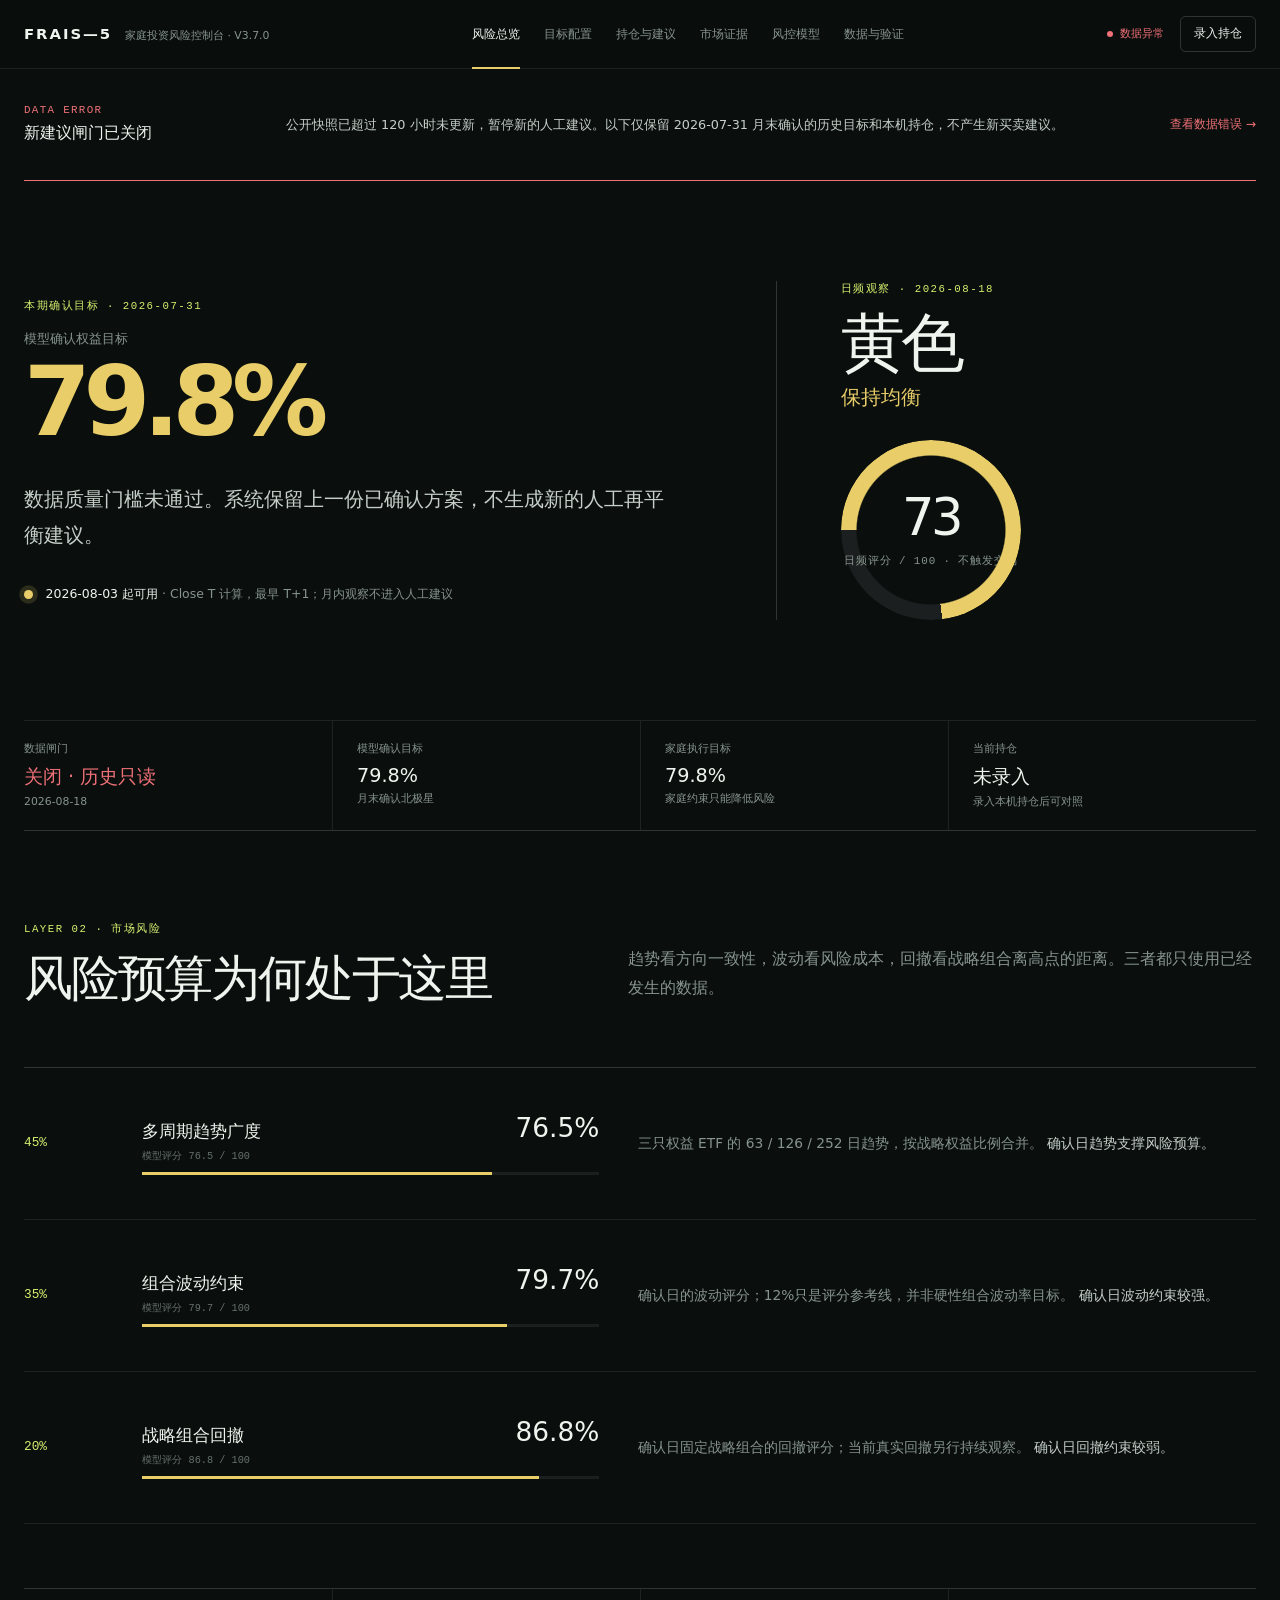
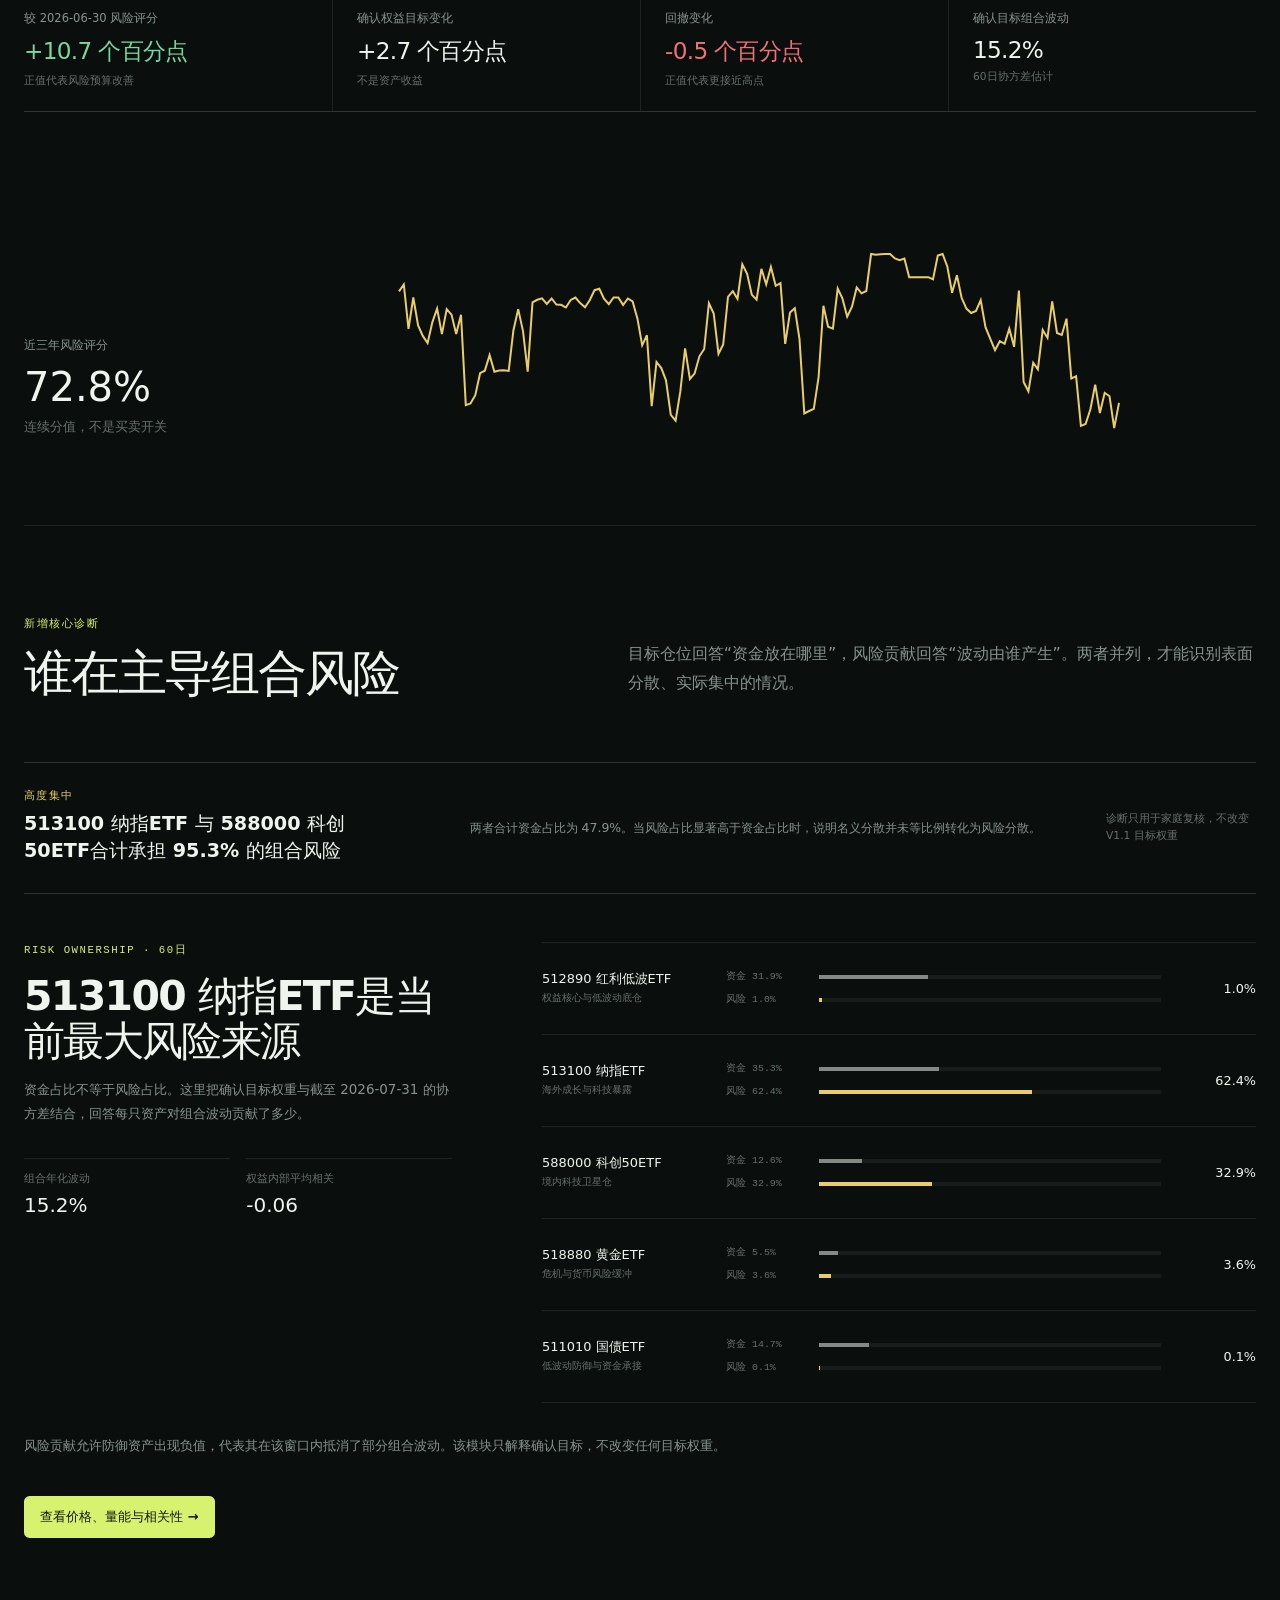
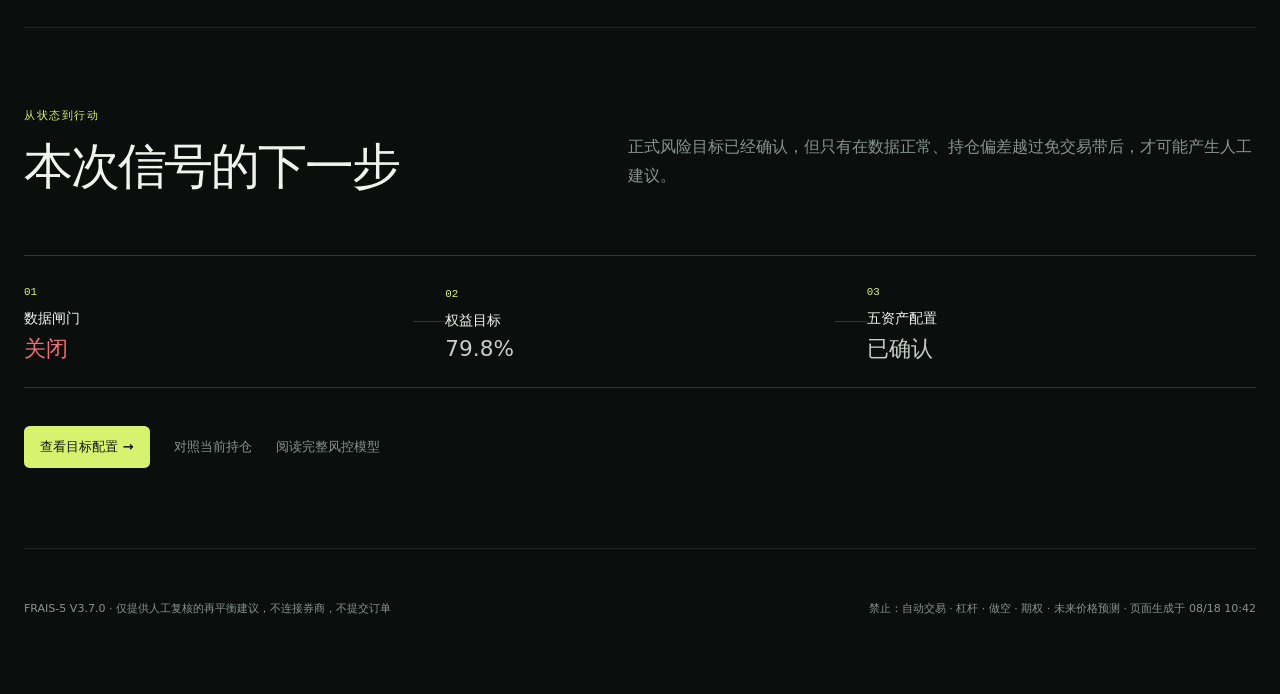
==== commit 7a381341: "data: refresh FRAIS-5 public snapshot" ====
--- a/index.html
+++ b/index.html
@@ -8,8 +8,8 @@
     <meta name="description" content="FRAIS-5 V3：中文家庭投资风险控制台。只提供可解释的风险与人工再平衡建议，不执行交易。" />
     <link rel="icon" href="data:image/svg+xml,%3Csvg xmlns='http://www.w3.org/2000/svg' viewBox='0 0 64 64'%3E%3Crect width='64' height='64' rx='16' fill='%230a0f0e'/%3E%3Cpath d='M16 16h33v8H25v8h20v8H25v16h-9z' fill='%23d7f26f'/%3E%3C/svg%3E" />
     <title>风险总览 · FRAIS-5</title>
-    <script type="module" crossorigin src="./assets/main-C9OlqbjM.js"></script>
-    <link rel="stylesheet" crossorigin href="./assets/main-BHk_Z38j.css">
+    <script type="module" crossorigin src="./assets/main-Xdbpax3i.js"></script>
+    <link rel="stylesheet" crossorigin href="./assets/main-C4l11lMW.css">
   </head>
   <body data-page="risk" data-root="./">
     <a class="skip-link" href="#main">跳到主要内容</a>
--- a/assets/main-C4l11lMW.css
+++ b/assets/main-C4l11lMW.css
@@ -0,0 +1 @@
+:root{--lightningcss-light: ;--lightningcss-dark:initial;color-scheme:dark;--bg:#0a0f0e;--surface:#111816;--surface-2:#17201d;--ink:#f0f4ee;--soft:#c5cec8;--muted:#87938d;--faint:#66706b;--line:#e9f3ec17;--line-strong:#e9f3ec2b;--accent:#d7f26f;--positive:#79d6a0;--negative:#ef7076;--warning:#e8cd68;--content:1320px;background:var(--bg);color:var(--ink);font-synthesis:none;text-rendering:optimizelegibility;font-family:-apple-system,BlinkMacSystemFont,PingFang SC,Microsoft YaHei,system-ui,sans-serif}*{box-sizing:border-box}html{scroll-behavior:smooth;scroll-padding-top:92px}body{background:var(--bg);min-width:320px;color:var(--ink);margin:0}button,input{color:inherit;font:inherit}a{color:inherit}button:focus-visible,a:focus-visible,input:focus-visible,select:focus-visible,summary:focus-visible{outline:2px solid var(--accent);outline-offset:3px}.skip-link{z-index:100;background:var(--accent);color:#12180f;padding:.7rem 1rem;text-decoration:none;position:fixed;top:-4rem;left:1rem}.skip-link:focus{top:1rem}.visually-hidden{clip:rect(0, 0, 0, 0)!important;white-space:nowrap!important;border:0!important;width:1px!important;height:1px!important;margin:-1px!important;padding:0!important;position:absolute!important;overflow:hidden!important}.boot-screen,.fatal{text-align:center;place-content:center;justify-items:center;gap:1.2rem;min-height:100svh;padding:2rem;display:grid}.boot-screen span{border:1px solid var(--line-strong);width:5rem;height:5rem;color:var(--accent);border-radius:50%;place-items:center;font:500 1.1rem/1 IBM Plex Mono,monospace;animation:1.8s ease-in-out infinite pulse;display:grid}.boot-screen p,.fatal p{color:var(--muted)}.fatal h1{letter-spacing:-.06em;max-width:700px;margin:0;font-size:clamp(2.3rem,6vw,5rem)}.shell{--regime:var(--warning);min-height:100svh}.topbar{z-index:20;border-bottom:1px solid var(--line);-webkit-backdrop-filter:blur(18px);backdrop-filter:blur(18px);background:#0a0f0ee8;position:sticky;top:0}.topbar-inner{width:min(var(--content), calc(100% - 48px));grid-template-columns:auto 1fr auto;align-items:center;gap:clamp(1.5rem,4vw,4rem);min-height:68px;margin:0 auto;display:grid}.brand{white-space:nowrap;align-items:baseline;gap:.8rem;text-decoration:none;display:flex}.brand b{letter-spacing:.13em;font-size:.93rem}.brand span{color:var(--muted);font-size:.68rem}.page-nav{justify-content:center;align-items:stretch;gap:1.5rem;height:68px;display:flex}.page-nav a{color:var(--muted);white-space:nowrap;align-items:center;font-size:.76rem;text-decoration:none;transition:color .18s;display:flex;position:relative}.page-nav a:hover,.page-nav a[aria-current=page]{color:var(--ink)}.page-nav a[aria-current=page]:after{content:"";background:var(--regime);height:2px;position:absolute;bottom:-1px;left:0;right:0}.nav-short{display:none}.top-actions{white-space:nowrap;align-items:center;gap:1rem;display:flex}.data-stamp{color:var(--muted);align-items:center;gap:.45rem;font:.66rem/1 IBM Plex Mono,monospace;display:flex}.data-stamp i{background:currentColor;border-radius:50%;width:.4rem;height:.4rem}.data-stamp.data-good{color:var(--positive)}.data-stamp.data-bad{color:var(--negative)}.quiet-button,.primary,.secondary,.text-button,.danger-link{cursor:pointer;border:0;transition:transform .18s,border-color .18s,background .18s,color .18s}.quiet-button{border:1px solid var(--line-strong);background:0 0;border-radius:.35rem;padding:.55rem .8rem;font-size:.74rem}.quiet-button:hover,.secondary:hover{border-color:var(--accent);background:#d7f26f0f}.quiet-button:active,.primary:active,.secondary:active{transform:scale(.98)}main,footer{width:min(var(--content), calc(100% - 48px));margin:0 auto}.data-error-banner{border-bottom:1px solid var(--negative);grid-template-columns:230px 1fr auto;align-items:center;gap:2rem;min-height:112px;padding:1.5rem 0;display:grid}.data-error-banner span,.data-error-banner strong{display:block}.data-error-banner span{color:var(--negative);letter-spacing:.12em;font:500 .68rem/1 IBM Plex Mono,monospace}.data-error-banner strong{margin-top:.5rem;font-size:1rem}.data-error-banner p{color:var(--soft);margin:0;font-size:.8rem;line-height:1.7}.data-error-banner a{color:var(--negative);white-space:nowrap;font-size:.76rem;text-decoration:none}.risk-hero{border-bottom:1px solid var(--line);grid-template-columns:1.15fr .85fr;align-items:center;gap:clamp(3rem,8vw,8rem);min-height:540px;padding:4rem 0;display:grid;position:relative}.risk-hero:before{content:"";z-index:-1;background:color-mix(in srgb, var(--regime) 10%, transparent);filter:blur(100px);pointer-events:none;border-radius:50%;width:32rem;height:32rem;position:absolute;top:8%;right:2%}.eyebrow{color:var(--accent);letter-spacing:.14em;text-transform:uppercase;margin:0 0 1rem;font:500 .67rem/1.5 IBM Plex Mono,monospace}.risk-hero-label{color:var(--muted);font-size:.82rem;display:block}.risk-hero h1{color:var(--regime);letter-spacing:-.075em;margin:.7rem 0 0;font-size:clamp(4.7rem,8vw,6rem);font-weight:560;line-height:.9}.risk-observation{border-left:1px solid var(--line-strong);padding-left:clamp(2rem,5vw,5rem)}.risk-observation h2{letter-spacing:-.06em;margin:0;font-size:clamp(2.4rem,5vw,4.25rem);font-weight:560;line-height:.95}.risk-observation h2 span{color:var(--regime);letter-spacing:0;margin-top:.9rem;font-size:.32em;display:block}.lead{max-width:42rem;color:var(--soft);margin:2.2rem 0 0;font-size:clamp(1rem,1.7vw,1.28rem);line-height:1.8}.signal-stamp{color:var(--muted);align-items:center;gap:.8rem;margin-top:2rem;font-size:.78rem;display:flex}.signal-stamp i{background:var(--regime);width:.55rem;height:.55rem;box-shadow:0 0 0 .3rem color-mix(in srgb, var(--regime) 15%, transparent);border-radius:50%}.signal-stamp strong{color:var(--ink);font-weight:500}.score{aspect-ratio:1;justify-self:center;place-items:center;width:min(28vw,320px);display:grid;position:relative}.score-ring{background:conic-gradient(var(--regime) calc(var(--score) * 1%), #ffffff12 0);border-radius:50%;transition:background .5s;position:absolute;inset:0;transform:rotate(-90deg);-webkit-mask:radial-gradient(circle,#0000 0 58%,#000 59%);mask:radial-gradient(circle,#0000 0 58%,#000 59%)}.score>div:last-child{text-align:center;gap:.65rem;display:grid}.score strong{letter-spacing:-.07em;font-size:clamp(3.6rem,7vw,6.4rem);font-weight:500;line-height:1}.score span{color:var(--muted);letter-spacing:.08em;font:.68rem/1.3 IBM Plex Mono,monospace}.compact-score{justify-self:start;width:min(18vw,180px);margin-top:2rem}.compact-score strong{font-size:clamp(2.5rem,4vw,3.8rem)}.status-rail{border-bottom:1px solid var(--line-strong);grid-template-columns:repeat(4,1fr);display:grid}.status-rail>div{min-width:0;padding:1.3rem 1.5rem}.status-rail>div:first-child{padding-left:0}.status-rail>div+div{border-left:1px solid var(--line)}.status-rail span,.status-rail small{color:var(--muted);font-size:.68rem;display:block}.status-rail strong{margin:.5rem 0 .35rem;font-size:1.2rem;font-weight:530;display:block}.page-intro{border-bottom:1px solid var(--line);flex-direction:column;justify-content:center;align-items:flex-start;min-height:300px;padding:3.5rem 0;display:flex}.page-intro h1{letter-spacing:-.055em;max-width:900px;margin:0;font-size:clamp(3rem,5vw,4.5rem);font-weight:600;line-height:.94}.page-intro>p:not(.eyebrow){max-width:680px;color:var(--soft);margin:1.6rem 0 0;font-size:1rem;line-height:1.75}.page-intro>.primary{margin-top:2rem}.page-intro>.page-links{margin-top:1.8rem}.model-intro{min-height:420px}.section{border-bottom:1px solid var(--line);padding:clamp(4.5rem,7vw,6rem) 0}.section.first{padding-top:3.25rem}.section.compact{padding-top:5rem;padding-bottom:5rem}.section-head{grid-template-columns:minmax(0,.9fr) minmax(330px,1.1fr);align-items:end;gap:clamp(2rem,7vw,7rem);margin-bottom:4rem;display:grid}.section-head h2{letter-spacing:-.045em;max-width:46rem;margin:0;font-size:clamp(2.15rem,3.8vw,3.65rem);font-weight:550;line-height:1.03}.section-head>p{max-width:48rem;color:var(--muted);margin:0;line-height:1.8}.factor-list{border-top:1px solid var(--line-strong)}.factor{border-bottom:1px solid var(--line);grid-template-columns:5rem minmax(260px,.85fr) minmax(320px,1.15fr);align-items:center;gap:2.4rem;min-height:9.5rem;display:grid}.factor-index{color:var(--accent);font:500 .8rem/1 IBM Plex Mono,monospace}.factor-title{justify-content:space-between;align-items:baseline;gap:1rem;display:flex}.factor-title h3{margin:0;font-size:1.08rem;font-weight:550}.factor-title strong{font-size:1.65rem;font-weight:500}.track{background:#ffffff12;height:3px;margin-top:1rem}.track i{background:var(--regime);height:100%;transition:width .7s cubic-bezier(.2,.8,.2,1);display:block}.factor-score>span{color:var(--faint);margin-top:.45rem;font:.64rem/1.3 IBM Plex Mono,monospace;display:block}.factor-score .track{margin-top:.55rem}.factor>p{color:var(--muted);font-size:.86rem;line-height:1.7}.factor>p strong{color:var(--soft);font-weight:500}.history-band{grid-template-columns:190px 1fr;align-items:end;gap:3rem;min-height:260px;margin-top:4rem;display:grid}.history-band span{color:var(--muted);font-size:.75rem;display:block}.history-band strong{margin-top:.6rem;font-size:2.5rem;font-weight:500;display:block}.history-band small{color:var(--faint);margin-top:.5rem;display:block}.sparkline{width:100%;height:190px;display:block;overflow:visible}.sparkline path{fill:none;stroke:var(--regime);stroke-width:2px;vector-effect:non-scaling-stroke}.risk-delta-strip{border-top:1px solid var(--line-strong);border-bottom:1px solid var(--line-strong);grid-template-columns:repeat(4,1fr);margin-top:4rem;display:grid}.risk-delta-strip>div{min-width:0;padding:1.4rem 1.5rem}.risk-delta-strip>div:first-child{padding-left:0}.risk-delta-strip>div+div{border-left:1px solid var(--line)}.risk-delta-strip span{color:var(--muted);font-size:.72rem;display:block}.risk-delta-strip strong{letter-spacing:-.03em;margin-top:.6rem;font-size:1.45rem;font-weight:520;display:block}.risk-delta-strip small{color:var(--faint);margin-top:.4rem;font-size:.67rem;line-height:1.4;display:block}.risk-concentration{border-top:1px solid var(--line-strong);border-bottom:1px solid var(--line-strong);grid-template-columns:minmax(300px,.8fr) minmax(420px,1.2fr) auto;align-items:center;gap:clamp(2rem,5vw,5rem);min-height:132px;margin-bottom:3rem;padding:1.5rem 0;display:grid}.risk-concentration span,.risk-concentration strong{display:block}.risk-concentration span{color:var(--warning);letter-spacing:.12em;font:500 .68rem/1 IBM Plex Mono,monospace}.risk-concentration strong{max-width:34rem;margin-top:.55rem;font-size:1.2rem;font-weight:550;line-height:1.4}.risk-concentration p{color:var(--muted);margin:0;font-size:.78rem;line-height:1.75}.risk-concentration small{max-width:150px;color:var(--faint);font-size:.67rem;line-height:1.55}.risk-ownership{grid-template-columns:minmax(280px,.75fr) minmax(480px,1.25fr);align-items:start;gap:clamp(3rem,7vw,7rem);display:grid}.risk-ownership-summary h3{letter-spacing:-.04em;max-width:26rem;margin:0;font-size:clamp(1.8rem,3.2vw,3rem);font-weight:550;line-height:1.1}.risk-ownership-summary>p:not(.eyebrow){max-width:34rem;color:var(--muted);font-size:.84rem;line-height:1.8}.risk-ownership-summary dl{grid-template-columns:1fr 1fr;gap:1rem;margin:2rem 0 0;display:grid}.risk-ownership-summary dl div{border-top:1px solid var(--line);padding-top:.8rem}.risk-ownership-summary dt{color:var(--faint);font-size:.68rem}.risk-ownership-summary dd{margin:.45rem 0 0;font-size:1.25rem}.risk-owner-list{border-top:1px solid var(--line)}.risk-owner{border-bottom:1px solid var(--line);grid-template-columns:minmax(120px,.55fr) minmax(260px,1.45fr) 76px;align-items:center;gap:1.2rem;min-height:92px;display:grid}.risk-owner-name strong{font-size:.81rem;font-weight:540;display:block}.risk-owner-name small{color:var(--faint);margin-top:.3rem;font:.62rem/1.3 IBM Plex Mono,monospace;display:block}.risk-owner-scales{gap:.65rem;display:grid}.risk-owner-scales>div{grid-template-columns:82px 1fr;align-items:center;gap:.7rem;display:grid}.risk-owner-scales span{color:var(--faint);font:.62rem/1.2 IBM Plex Mono,monospace}.risk-owner-value{text-align:right;font-size:.8rem;font-weight:540}.risk-owner-track{background:#ffffff0f;height:4px;display:block}.risk-owner-track b{transform-origin:0;height:100%;animation:.7s cubic-bezier(.2,.8,.2,1) both grow-line;display:block}.risk-owner-track.capital b{background:var(--soft);opacity:.62}.risk-owner-track.risk b{background:var(--regime)}.risk-owner-track.diversifier b{background:var(--positive);background-image:repeating-linear-gradient(135deg,#0000 0 3px,#0a0f0e73 3px 5px)}.market-intro{min-height:340px}.market-workspace-section{padding-top:2.5rem}.market-toolbar{grid-template-columns:1fr auto;align-items:end;gap:2rem;margin-bottom:3rem;display:grid}.asset-switcher{border-top:1px solid var(--line-strong);border-bottom:1px solid var(--line-strong);grid-template-columns:repeat(5,1fr);display:grid}.asset-switcher button,.range-switcher button{color:var(--muted);cursor:pointer;background:0 0;border:0}.asset-switcher button{text-align:left;border-right:1px solid var(--line);min-height:72px;padding:1rem;transition:color .18s,background .18s}.asset-switcher button:first-child{padding-left:0}.asset-switcher button:last-child{border-right:0}.asset-switcher button:hover,.asset-switcher button[aria-pressed=true]{color:var(--ink);background:#d7f26f09}.asset-switcher button[aria-pressed=true]{box-shadow:inset 0 2px var(--regime)}.asset-switcher span{font-size:.76rem;font-weight:540;display:block}.asset-switcher small{color:var(--faint);margin-top:.4rem;font:.59rem/1.4 IBM Plex Mono,monospace;display:block}.range-switcher{border:1px solid var(--line-strong);border-radius:.35rem;gap:.25rem;padding:.25rem;display:flex}.range-switcher button{white-space:nowrap;border-radius:.22rem;padding:.48rem .65rem;font-size:.69rem}.range-switcher button[aria-pressed=true]{background:var(--accent);color:#12180f}.market-metrics{margin-bottom:3rem}.market-layout{grid-template-columns:minmax(0,1fr) 285px;align-items:stretch;gap:3rem;display:grid}.market-chart{border-top:1px solid var(--line-strong);border-bottom:1px solid var(--line-strong);min-width:0;min-height:620px;padding:1.2rem 0 0;transition:opacity .2s,transform .2s}.market-chart.is-changing{opacity:.35;transform:translateY(4px)}.chart-legend{min-height:34px;color:var(--muted);flex-wrap:wrap;align-items:center;gap:.8rem 1.5rem;font-size:.67rem;display:flex}.chart-legend span{align-items:center;gap:.45rem;display:flex}.chart-legend i{width:18px;height:2px;display:block}.legend-price{background:var(--accent)}.legend-ma63{background:var(--positive)}.legend-ma252{background:var(--warning)}.chart-range-label{color:var(--faint);margin-left:auto;font-family:IBM Plex Mono,monospace}.chart-canvas{position:relative}.chart-canvas svg{touch-action:pan-y;width:100%;height:auto;display:block}.chart-canvas svg:focus-visible{outline:2px solid var(--accent);outline-offset:4px}.chart-grid line{stroke:var(--line);stroke-width:1px;vector-effect:non-scaling-stroke}.chart-grid text,.axis-date,.volume-label{fill:var(--faint);font-family:IBM Plex Mono,monospace;font-size:10px}.price-area{fill:color-mix(in srgb, var(--regime) 8%, transparent)}.price-line,.ma-line{fill:none;vector-effect:non-scaling-stroke}.price-line{stroke:var(--accent);stroke-width:2px}.ma-line{stroke-width:1.25px;stroke-dasharray:5 4;opacity:.85}.ma63{stroke:var(--positive)}.ma252{stroke:var(--warning)}.volume-divider{stroke:var(--line-strong);stroke-width:1px;vector-effect:non-scaling-stroke}.volume-bar{fill:var(--positive);opacity:.48}.volume-bar.down{fill:var(--negative);opacity:.42}.chart-crosshair{stroke:var(--soft);stroke-width:1px;stroke-dasharray:3 4;opacity:0;vector-effect:non-scaling-stroke;pointer-events:none}.chart-crosshair.visible{opacity:.6}.market-tooltip{z-index:3;border:1px solid var(--line-strong);pointer-events:none;background:#080c0bf0;border-radius:.3rem;min-width:190px;padding:.75rem .85rem;position:absolute;top:3.2rem;transform:translate(-20%);box-shadow:0 12px 40px #00000052}.market-tooltip strong,.market-tooltip span{display:block}.market-tooltip strong{margin-bottom:.4rem;font-size:.72rem}.market-tooltip span{color:var(--muted);font:.63rem/1.6 IBM Plex Mono,monospace}.market-interpretation{border-top:1px solid var(--line-strong);border-left:1px solid var(--line);border-bottom:1px solid var(--line-strong);padding:2rem 0 1.5rem 2rem}.market-interpretation h3{letter-spacing:-.035em;margin:0;font-size:1.6rem;font-weight:550;line-height:1.15}.market-interpretation>p:not(.eyebrow){color:var(--muted);font-size:.78rem;line-height:1.75}.market-interpretation p strong{color:var(--ink);font-weight:550}.market-interpretation dl{border-top:1px solid var(--line);margin:2rem 0}.market-interpretation dl div{border-bottom:1px solid var(--line);justify-content:space-between;gap:1rem;padding:.7rem 0;display:flex}.market-interpretation dt,.market-interpretation dd{font-size:.69rem}.market-interpretation dt{color:var(--faint)}.market-interpretation dd{text-align:right;margin:0}.market-interpretation>small{color:var(--faint);font-size:.67rem;line-height:1.65;display:block}.correlation-layout{grid-template-columns:minmax(0,1fr) 330px;align-items:start;gap:clamp(3rem,7vw,7rem);display:grid}.correlation-table th,.correlation-table td{text-align:center}.correlation-table th:first-child{text-align:left;min-width:145px}.correlation-table tbody th strong,.correlation-table tbody th small{display:block}.correlation-table tbody th strong{color:var(--ink);font-size:.74rem}.correlation-table tbody th small{color:var(--faint);margin-top:.25rem;font:.61rem/1 IBM Plex Mono,monospace}.correlation-cell{background:color-mix(in srgb, var(--accent) calc(var(--strength) * 36%), transparent);border-radius:.2rem;place-items:center;width:48px;height:36px;font:.66rem/1 IBM Plex Mono,monospace;display:inline-grid}.correlation-cell.inverse{background:color-mix(in srgb, var(--positive) calc(var(--strength) * 34%), transparent)}.correlation-layout aside{border-left:1px solid var(--line);padding-left:2rem}.correlation-layout aside h3{margin:0;font-size:1.7rem;font-weight:540}.correlation-layout aside p:not(.eyebrow){color:var(--muted);font-size:.82rem;line-height:1.8}.correlation-layout aside p strong{color:var(--ink);font-weight:550}.correlation-layout aside small{color:var(--faint);font-size:.67rem;line-height:1.7}.evidence-notes{border-top:1px solid var(--line-strong);grid-template-columns:repeat(3,1fr);display:grid}.evidence-notes article{border-bottom:1px solid var(--line);min-height:180px;padding:1.8rem 2rem 1.5rem 0}.evidence-notes article+article{border-left:1px solid var(--line);padding-left:2rem}.evidence-notes span{color:var(--accent);font:.66rem/1 IBM Plex Mono,monospace}.evidence-notes h3{margin:1rem 0 .6rem;font-size:1rem;font-weight:550}.evidence-notes p{color:var(--muted);margin:0;font-size:.76rem;line-height:1.7}.decision-path{border-top:1px solid var(--line-strong);border-bottom:1px solid var(--line-strong);grid-template-columns:1fr 32px 1fr 32px 1fr;align-items:center;display:grid}.decision-path>div{padding:1.5rem 0}.decision-path>i{background:var(--line-strong);height:1px}.decision-path span{color:var(--accent);font:.68rem/1 IBM Plex Mono,monospace}.decision-path strong{margin-top:.65rem;font-size:.9rem;display:block}.decision-path p{color:var(--soft);margin:.35rem 0 0;font-size:1.35rem}.page-links{flex-wrap:wrap;align-items:center;gap:1.5rem;margin-top:2.4rem;display:flex}.page-links a{color:var(--muted);font-size:.82rem;text-decoration:none}.page-links a:hover{color:var(--accent)}.page-links .primary-link{background:var(--accent);color:#12180f;border-radius:.35rem;padding:.75rem 1rem;font-weight:650}.metric-strip{border-top:1px solid var(--line-strong);border-bottom:1px solid var(--line-strong);grid-template-columns:repeat(4,1fr);margin-bottom:4rem;display:grid}.metric-strip>div{min-width:0;padding:1.45rem 1.6rem}.metric-strip>div:first-child{padding-left:0}.metric-strip>div+div{border-left:1px solid var(--line)}.metric-strip span,.audit-strip span{color:var(--muted);font-size:.72rem;display:block}.metric-strip strong{letter-spacing:-.03em;margin-top:.65rem;font-size:clamp(1.25rem,2vw,1.8rem);font-weight:500;display:block}.metric-strip strong.small-value{letter-spacing:0;font-size:1rem;line-height:1.5}.metric-strip small{color:var(--faint);margin-top:.45rem;font-size:.7rem;display:block}.table-scroll{overscroll-behavior-inline:contain;width:100%;overflow-x:auto}.table-edge{border-top:1px solid var(--line-strong)}table{border-collapse:collapse;white-space:nowrap;width:100%}th{color:var(--faint);text-align:right;border-bottom:1px solid var(--line-strong);padding:1rem .8rem;font-size:.67rem;font-weight:500}th:first-child,td:first-child{text-align:left;padding-left:0}td{text-align:right;border-bottom:1px solid var(--line);padding:1.25rem .8rem;font-size:.82rem}.asset-table tbody tr{transition:color .15s,background .15s}.asset-table tbody tr:hover,.asset-table tbody tr.active{color:var(--accent);background:#d7f26f06}.asset-select{width:100%;color:inherit;text-align:left;cursor:pointer;background:0 0;border:0;padding:0}.asset-select strong{font-size:.93rem;font-weight:550;display:block}.asset-select span{color:var(--muted);margin-top:.3rem;font-size:.66rem;display:block}.asset-table td small{color:var(--faint);margin-top:.28rem;font-size:.61rem;display:block}.asset-mobile-list{border-top:1px solid var(--line-strong);display:none}.asset-mobile-row{border-bottom:1px solid var(--line)}.asset-mobile-row summary{cursor:pointer;grid-template-columns:1fr 1.25fr auto;align-items:center;gap:1rem;min-height:86px;list-style:none;display:grid}.asset-mobile-row summary::-webkit-details-marker{display:none}.asset-mobile-row summary span>strong,.asset-mobile-row summary span>small{display:block}.asset-mobile-row summary span>small{color:var(--faint);margin-bottom:.35rem;font-size:.65rem}.asset-mobile-row summary>b{text-align:right;min-width:56px;font-size:.84rem}.asset-mobile-detail{padding:0 0 1.5rem}.asset-mobile-detail dl{grid-template-columns:1fr 1fr;gap:.7rem 1.25rem;margin:0;display:grid}.asset-mobile-detail dl div{border-top:1px solid var(--line);padding-top:.7rem}.asset-mobile-detail dt{color:var(--faint);font-size:.65rem}.asset-mobile-detail dd{margin:.35rem 0 0;font-size:.76rem}.asset-mobile-detail p{color:var(--muted);margin:1rem 0 0;font-size:.74rem;line-height:1.7}.positive{color:var(--positive)!important}.negative{color:var(--negative)!important}.warning{color:var(--warning)!important}.asset-inspector{border-top:1px solid var(--line-strong);grid-template-columns:.8fr 1fr 1.2fr;align-items:start;gap:3rem;margin-top:3rem;padding-top:2rem;display:grid}.asset-inspector h3{margin:0;font-size:2rem;font-weight:540}.asset-inspector>p:nth-child(3){color:var(--muted);margin:0;line-height:1.75}.asset-inspector>p strong{color:var(--ink);font-weight:500}.asset-inspector dl{gap:.7rem;margin:0;display:grid}.asset-inspector dl div{border-bottom:1px solid var(--line);justify-content:space-between;gap:1rem;padding-bottom:.65rem;display:flex}.asset-inspector dt{color:var(--muted);font-size:.72rem}.asset-inspector dd{margin:0;font-size:.76rem}.advice-meta{color:var(--muted);border-top:1px solid var(--line-strong);border-bottom:1px solid var(--line-strong);flex-wrap:wrap;gap:1.2rem 3rem;padding:1.2rem 0;font-size:.76rem;display:flex}.advice-meta strong{color:var(--ink);margin-left:.4rem;font-weight:500}.decision-note{border-top:2px solid var(--accent);max-width:58rem;margin-top:4rem;padding-top:1.5rem}.decision-note.blocked{border-color:var(--negative)}.decision-note.calm{border-color:var(--positive)}.decision-note>strong{font-size:clamp(1.7rem,4vw,3rem);font-weight:540}.decision-note p{color:var(--muted);line-height:1.75}.text-button{color:var(--accent);background:0 0;padding:.5rem 0}.advice-list{border-top:1px solid var(--line-strong);margin-top:3rem}.advice-row{border-bottom:1px solid var(--line);grid-template-columns:220px 180px 1fr;align-items:center;gap:2rem;min-height:7rem;display:grid}.advice-row.muted{opacity:.5}.advice-row span{color:var(--muted);font:.7rem/1.4 IBM Plex Mono,monospace;display:block}.advice-row strong{margin-top:.25rem;font-weight:540;display:block}.advice-row b{font-size:1.05rem;font-weight:540}.advice-row b small{color:var(--muted);margin-top:.35rem;font-size:.62rem;font-weight:400;display:block}.advice-row p{color:var(--muted);margin:0;font-size:.81rem;line-height:1.65}.gate-scale{grid-template-columns:1.5fr 1.5fr 2fr 1fr;margin-top:1rem;display:grid}.gate-scale span{border-top:3px solid var(--positive);border-bottom:1px solid var(--line);min-height:78px;color:var(--muted);padding:1rem;font-size:.73rem}.gate-scale span:nth-child(2){border-top-color:var(--warning)}.gate-scale span:nth-child(3){border-top-color:#ee9b62}.gate-scale span:nth-child(4){border-top-color:var(--negative)}.gate-scale b{color:var(--ink);font:500 .8rem/1.7 IBM Plex Mono,monospace}.policy-rail{border-top:1px solid var(--line-strong);border-bottom:1px solid var(--line-strong);grid-template-columns:1fr 40px 1fr 40px 1fr;align-items:center;margin:0 0 4rem;display:grid}.policy-rail>div{padding:1.2rem 0}.policy-rail>i{color:var(--faint);text-align:center;font-style:normal}.policy-rail span{color:var(--muted);font-size:.7rem;display:block}.policy-rail strong{margin-top:.5rem;font-size:1.35rem;font-weight:520;display:block}.decision-brief{border-bottom:1px solid var(--line-strong);grid-template-columns:minmax(280px,.75fr) minmax(560px,1.25fr);align-items:start;gap:clamp(3rem,7vw,7rem);padding:3.5rem 0;display:grid}.decision-brief-title h2{letter-spacing:-.045em;max-width:34rem;margin:0;font-size:clamp(2rem,3.7vw,3.5rem);font-weight:550;line-height:1.06}.decision-brief-title>p:not(.eyebrow){max-width:34rem;color:var(--muted);margin:1.2rem 0 0;font-size:.82rem;line-height:1.75}.decision-brief-ledger{border-top:1px solid var(--line-strong)}.decision-brief-ledger>div{border-bottom:1px solid var(--line);grid-template-columns:120px minmax(220px,1fr) minmax(170px,.7fr);align-items:center;gap:1.5rem;min-height:78px;display:grid}.decision-brief-ledger span,.decision-brief-ledger small{color:var(--muted);font-size:.69rem;line-height:1.5}.decision-brief-ledger strong{font-size:.82rem;font-weight:540;line-height:1.55}.household-policy-summary{border-top:1px solid var(--line-strong);border-bottom:1px solid var(--line-strong);grid-template-columns:180px 1fr;align-items:start;gap:1.5rem 3rem;margin:0 0 4rem;padding:1.5rem 0;display:grid}.household-policy-summary>div span{color:var(--muted);font-size:.7rem;display:block}.household-policy-summary>div strong{margin-top:.55rem;font-size:1.15rem;font-weight:530;display:block}.household-policy-summary>p{max-width:52rem;color:var(--muted);grid-column:2;margin:0;font-size:.75rem;line-height:1.7}.household-policy-summary dl{grid-template-columns:repeat(3,1fr);gap:1.5rem;margin:0;display:grid}.household-policy-summary dl div{border-left:1px solid var(--line);padding-left:1.2rem}.household-policy-summary dt{color:var(--faint);font-size:.66rem}.household-policy-summary dd{margin:.45rem 0 0;font-size:.78rem;line-height:1.55}.danger-link{color:var(--faint);text-underline-offset:.25rem;background:0 0;margin-top:2.5rem;padding:0;font-size:.72rem;text-decoration:underline}.danger-link:hover{color:var(--negative)}.allocation-hero{border-bottom:1px solid var(--line);grid-template-columns:1.05fr .95fr;align-items:center;gap:clamp(3rem,8vw,8rem);min-height:450px;padding:4rem 0;display:grid}.allocation-hero h1{letter-spacing:-.06em;margin:0;font-size:clamp(3.4rem,5vw,4.8rem);font-weight:600;line-height:.92}.allocation-hero>div:first-child>p:not(.eyebrow){max-width:660px;color:var(--soft);margin:1.7rem 0 0;font-size:1rem;line-height:1.8}.allocation-north-star{border-left:1px solid var(--line-strong);padding-left:clamp(2rem,5vw,5rem)}.allocation-north-star>span{color:var(--muted);font-size:.75rem}.allocation-north-star>strong{color:var(--regime);letter-spacing:-.07em;margin-top:.8rem;font-size:clamp(4rem,8vw,7rem);font-weight:550;line-height:.9;display:block}.allocation-north-star p{color:var(--soft);margin:1rem 0 0;font-size:1.2rem}.allocation-north-star small{color:var(--faint);margin-top:.6rem;display:block}.north-star-range{margin-top:1.6rem}.north-star-range>div{color:var(--faint);justify-content:space-between;gap:.8rem;font-size:.62rem;display:flex}.north-star-range>div b{color:var(--soft);font-weight:500}.north-star-range>i{background:linear-gradient(90deg, var(--warning), var(--positive));height:3px;margin-top:.55rem;display:block;position:relative}.north-star-range>i b{border:2px solid var(--bg);background:var(--regime);width:11px;height:11px;box-shadow:0 0 0 1px var(--regime);border-radius:50%;position:absolute;top:50%;transform:translate(-50%,-50%)}.north-star-money{border-top:1px solid var(--line);grid-template-columns:1fr 1fr;gap:1rem;margin-top:1.5rem;padding-top:1.1rem;display:grid}.north-star-money span{color:var(--faint);font-size:.64rem;display:block}.north-star-money strong{margin-top:.35rem;font-size:.92rem;font-weight:520;display:block}.scope-rail{border-bottom:1px solid var(--line-strong);grid-template-columns:repeat(3,1fr) auto;align-items:center;min-height:104px;display:grid}.scope-rail>div{min-width:0;padding:1.25rem 1.5rem}.scope-rail>div:first-child{padding-left:0}.scope-rail>div+div{border-left:1px solid var(--line)}.scope-rail span,.scope-rail small{color:var(--muted);font-size:.67rem;display:block}.scope-rail strong{margin:.45rem 0 .3rem;font-size:1.25rem;font-weight:520;display:block}.scope-rail a{color:var(--accent);white-space:nowrap;font-size:.74rem;text-decoration:none}.target-board{border-bottom:1px solid var(--line);padding:3.5rem 0 4.25rem}.target-board-head{grid-template-columns:1fr 1fr;align-items:end;gap:3rem;display:grid}.target-board-head h2{letter-spacing:-.05em;margin:0;font-size:clamp(2rem,4vw,3.6rem);font-weight:550;line-height:1}.target-board-head>p{max-width:500px;color:var(--muted);justify-self:end;margin:0;font-size:.82rem;line-height:1.7}.allocation-bar{background:var(--surface);height:72px;margin-top:3rem;display:flex;overflow:hidden}.allocation-bar>span{place-items:center;min-width:2px;transition:filter .2s,width .7s cubic-bezier(.2,.8,.2,1);display:grid}.allocation-bar>span:hover{filter:brightness(1.16)}.allocation-bar i{color:#0a0f0e;font-size:.72rem;font-style:normal;font-weight:700}.target-a{background:#80b49a!important}.target-b{background:var(--accent)!important}.target-c{background:#b6c6be!important}.target-d{background:#e5c76b!important}.target-e{background:#65756d!important}.allocation-legend{grid-template-columns:repeat(5,1fr);margin-top:1.3rem;display:grid}.allocation-legend>div{grid-template-columns:10px 1fr auto;align-items:start;gap:.65rem;padding-right:1rem;display:grid}.allocation-legend>div+div{border-left:1px solid var(--line);padding-left:1rem}.allocation-legend i,.target-identity>i{border-radius:50%;width:8px;height:8px;margin-top:.3rem}.allocation-legend span{color:var(--soft);font-size:.72rem}.allocation-legend small{color:var(--faint);margin-top:.2rem;font:.64rem/1 IBM Plex Mono,monospace;display:block}.allocation-legend strong{font-size:.84rem;font-weight:550}.target-list{border-top:1px solid var(--line-strong)}.target-row{border-bottom:1px solid var(--line);grid-template-columns:1.1fr 180px 190px minmax(330px,1.4fr);align-items:center;gap:2rem;min-height:150px;display:grid}.target-identity{grid-template-columns:10px 1fr;align-items:start;gap:.8rem;display:grid}.target-identity strong{font-size:1rem;font-weight:550;display:block}.target-identity span{color:var(--muted);margin-top:.35rem;font-size:.68rem;line-height:1.5;display:block}.target-number>strong,.target-cash>strong{letter-spacing:-.03em;font-size:1.45rem;font-weight:520;display:block}.target-number>span,.target-cash>span{color:var(--faint);margin-top:.45rem;font-size:.67rem;display:block}.target-number>small{color:var(--muted);margin-top:.35rem;font-size:.65rem;line-height:1.5;display:block}.target-number b{font-weight:500}.decision-history{border-top:1px solid var(--line-strong);border-bottom:1px solid var(--line-strong)}.decision-history>summary{min-height:72px;color:var(--muted);cursor:pointer;justify-content:space-between;align-items:center;gap:2rem;display:flex}.decision-history>summary span{font-size:.78rem}.decision-history>summary strong{color:var(--accent);font-size:.75rem;font-weight:520}.decision-history[open]>summary strong{color:var(--muted)}.decision-history>p{color:var(--faint);margin:1.5rem 0 2rem;font-size:.7rem}.decision-timeline{border-top:1px solid var(--line)}.decision-timeline-item{border-bottom:1px solid var(--line);grid-template-columns:minmax(280px,.7fr) minmax(520px,1.3fr);gap:clamp(2rem,6vw,6rem);padding:1.5rem 0;display:grid}.decision-timeline-item.current{background:linear-gradient(90deg,#d7f26f09,#0000 70%)}.decision-timeline-head{grid-template-columns:1fr auto;align-content:start;gap:.35rem 1rem;display:grid}.decision-timeline-head time{color:var(--accent);font:500 .68rem/1.4 IBM Plex Mono,monospace}.decision-timeline-head span{color:var(--muted);text-align:right;font-size:.68rem}.decision-timeline-head strong{font-size:1.25rem;font-weight:530}.decision-timeline-head small{color:var(--muted);grid-column:1/-1;font-size:.68rem;line-height:1.55}.decision-timeline-item dl{grid-template-columns:repeat(5,1fr);margin:0;display:grid}.decision-timeline-item dl div{border-left:1px solid var(--line);min-width:0;padding:.2rem .8rem}.decision-timeline-item dt{min-height:2.6rem;color:var(--faint);font-size:.64rem;line-height:1.4}.decision-timeline-item dd{margin:.45rem 0 0;font-size:.85rem}.target-explain p{color:var(--muted);margin:0;font-size:.78rem;line-height:1.7}.target-explain>span{color:var(--accent);margin-top:.6rem;font:.65rem/1.4 IBM Plex Mono,monospace;display:inline-block}.formation-steps{border-top:1px solid var(--line-strong)}.formation-steps article{border-bottom:1px solid var(--line);grid-template-columns:150px minmax(270px,.9fr) minmax(360px,1.4fr);align-items:center;gap:2.5rem;min-height:128px;display:grid}.formation-steps span{color:var(--accent);font:.68rem/1.4 IBM Plex Mono,monospace}.formation-steps strong{font-size:1.08rem;font-weight:540;line-height:1.5}.formation-steps p{color:var(--muted);font-size:.8rem;line-height:1.7}.model-summary{border-bottom:1px solid var(--line);grid-template-columns:repeat(5,1fr);display:grid}.model-summary>div{padding:2rem 1.4rem}.model-summary>div:first-child{padding-left:0}.model-summary>div+div{border-left:1px solid var(--line)}.model-summary span{color:var(--accent);font:.68rem/1 IBM Plex Mono,monospace}.model-summary strong{margin-top:.8rem;font-size:.88rem;display:block}.model-summary p{color:var(--faint);margin:.45rem 0 0;font-size:.71rem;line-height:1.5}.document-layout{grid-template-columns:220px minmax(0,780px);align-items:start;gap:clamp(4rem,10vw,10rem);padding:5rem 0 9rem;display:grid}.document-toc{scrollbar-width:thin;max-height:calc(100svh - 120px);padding-right:1.3rem;position:sticky;top:96px;overflow:auto}.document-toc>p{color:var(--ink);margin:0 0 1rem;font-size:.78rem;font-weight:550}.document-toc nav{border-top:1px solid var(--line-strong);display:grid}.document-toc a{color:var(--faint);border-bottom:1px solid var(--line);padding:.54rem 0;font-size:.69rem;line-height:1.4;text-decoration:none;transition:color .15s}.document-toc a:hover,.document-toc a.active{color:var(--accent)}.document-toc>a{border:0;margin-top:1rem;display:block}.markdown-body{min-width:0}.markdown-body h1{letter-spacing:-.05em;margin:0 0 1.5rem;font-size:clamp(2.5rem,5vw,4.5rem);line-height:1}.markdown-body h2{border-top:1px solid var(--line-strong);letter-spacing:-.035em;margin:5rem 0 1.3rem;padding-top:1.5rem;scroll-margin-top:96px;font-size:clamp(1.7rem,3vw,2.7rem);font-weight:550;line-height:1.2}.markdown-body h2:first-of-type{margin-top:3rem}.markdown-body h3{color:var(--soft);margin:2.4rem 0 1rem;font-size:1.05rem;font-weight:550}.markdown-body p,.markdown-body li{color:var(--muted);font-size:.9rem;line-height:1.9}.markdown-body strong{color:var(--ink);font-weight:550}.markdown-body a{color:var(--accent)}.markdown-body blockquote{border-left:2px solid var(--accent);background:var(--surface);color:var(--soft);margin:0 0 3rem;padding:1.2rem 1.5rem;line-height:1.8}.markdown-body code{overflow-wrap:anywhere;word-break:break-word;color:var(--accent);background:#ffffff12;border-radius:.25rem;padding:.12rem .35rem;font-family:IBM Plex Mono,monospace;font-size:.83em}.markdown-body pre{border:1px solid var(--line);background:#080c0b;margin:1.5rem 0 2rem;padding:1.4rem;overflow:auto}.markdown-body pre code{color:var(--soft);background:0 0;padding:0;font-size:.78rem;line-height:1.75}.markdown-body ul,.markdown-body ol{padding-left:1.25rem}.markdown-table{border-top:1px solid var(--line-strong);margin:1.8rem 0 2.4rem;overflow-x:auto}.markdown-table th,.markdown-table td{text-align:left;white-space:normal;vertical-align:top;line-height:1.6}.health-banner{border-bottom:1px solid var(--line-strong);grid-template-columns:260px 1fr auto;align-items:center;gap:3rem;min-height:150px;display:grid}.health-banner>div span{color:var(--positive);letter-spacing:.12em;font:500 .7rem/1 IBM Plex Mono,monospace;display:block}.health-banner.blocked>div span{color:var(--negative)}.health-banner>div strong{margin-top:.7rem;font-size:1.5rem;font-weight:540;display:block}.health-banner p{color:var(--soft);line-height:1.7}.health-banner small{color:var(--faint);font-size:.69rem}.audit-strip{border-top:1px solid var(--line-strong);border-bottom:1px solid var(--line-strong);grid-template-columns:repeat(4,1fr);margin-bottom:2rem;display:grid}.audit-strip>div{padding:1.4rem}.audit-strip>div:first-child{padding-left:0}.audit-strip>div+div{border-left:1px solid var(--line)}.audit-strip strong{margin-top:.55rem;font-size:.8rem;font-weight:500;line-height:1.55;display:block}.mono{color:var(--accent);font-family:IBM Plex Mono,monospace}.health-pass{border-left:2px solid var(--positive);color:var(--muted);margin:2rem 0 3rem;padding-left:1rem;font-size:.8rem;line-height:1.7}.issue-list{border-top:1px solid var(--line);margin:2rem 0}.issue-list p{border-bottom:1px solid var(--line);grid-template-columns:180px 1fr;margin:0;padding:.8rem 0;display:grid}.issue-list span{color:var(--muted)}.provider-table td:first-child strong,.metrics-table td:first-child strong{font-weight:550}.metrics-table tr.selected{color:var(--accent);background:#d7f26f06}.priority-metrics{white-space:normal}.priority-metrics th,.priority-metrics td{min-width:92px}.priority-metrics th:first-child,.priority-metrics td:first-child{min-width:190px}.metrics-details{border-bottom:1px solid var(--line);margin-top:1.5rem}.metrics-details summary{min-height:52px;color:var(--muted);cursor:pointer;align-items:center;font-size:.75rem;display:flex}.metrics-details[open] summary{color:var(--accent)}.metrics-details .table-scroll{padding-bottom:1rem}.evidence-grade{border-left:2px solid var(--warning);margin-bottom:3rem;padding:1.3rem 0 1.3rem 1.2rem}.evidence-grade strong,.evidence-grade span{display:block}.evidence-grade span{color:var(--warning);margin-top:.35rem;font-size:.72rem}.evidence-grade p{max-width:54rem;color:var(--muted);margin:.7rem 0 0;font-size:.76rem;line-height:1.65}.validation-ledger{border-top:1px solid var(--line-strong);border-bottom:1px solid var(--line-strong);grid-template-columns:repeat(3,1fr);margin:0 0 3rem;display:grid}.validation-ledger>div{padding:1.3rem 1.5rem}.validation-ledger>div:first-child{padding-left:0}.validation-ledger>div+div{border-left:1px solid var(--line)}.validation-ledger span,.validation-ledger small{color:var(--muted);font-size:.68rem;display:block}.validation-ledger strong{margin:.55rem 0 .35rem;font-size:1.35rem;font-weight:520;display:block}.cost-stress{border-top:1px solid var(--line-strong);grid-template-columns:minmax(220px,.55fr) minmax(540px,1.45fr);align-items:start;gap:clamp(2.5rem,6vw,6rem);margin:0 0 4rem;padding:2rem 0 0;display:grid}.cost-stress h3{letter-spacing:-.03em;margin:0;font-size:1.7rem;font-weight:540;line-height:1.15}.cost-stress>div>p:not(.eyebrow){color:var(--muted);font-size:.76rem;line-height:1.7}.cost-stress table td,.cost-stress table th{text-align:right}.cost-stress table td:first-child,.cost-stress table th:first-child{text-align:left}.timing-ledger{border-top:1px solid var(--line-strong);border-bottom:1px solid var(--line-strong);grid-template-columns:repeat(5,1fr);margin:0 0 1rem;display:grid}.timing-ledger>div{min-width:0;padding:1.25rem 1.2rem}.timing-ledger>div:first-child{padding-left:0}.timing-ledger>div+div{border-left:1px solid var(--line)}.timing-ledger span,.timing-ledger small{color:var(--muted);font-size:.65rem;line-height:1.45;display:block}.timing-ledger strong{margin:.55rem 0 .4rem;font-size:.86rem;font-weight:540;display:block}.nav-compare{grid-template-columns:repeat(2,1fr);gap:2rem;margin:0 0 3rem;display:grid}.nav-compare article{border-top:1px solid var(--line);min-width:0;position:relative}.nav-compare span{color:var(--muted);font-size:.67rem;position:absolute;top:.8rem;left:0}.nav-compare .sparkline{height:150px}.method-note{max-width:64rem;color:var(--muted);margin:2rem 0 0;font-size:.8rem;line-height:1.75}.method-note a{color:var(--accent);margin-left:.35rem}.download-list{border-top:1px solid var(--line-strong)}.download-list a{border-bottom:1px solid var(--line);grid-template-columns:80px 1fr 1fr;align-items:center;gap:1.5rem;min-height:84px;text-decoration:none;transition:color .15s,background .15s;display:grid}.download-list a:hover{color:var(--accent);background:#d7f26f05}.download-list span{color:var(--accent);font:500 .68rem/1 IBM Plex Mono,monospace}.download-list strong{font-size:.9rem;font-weight:540}.download-list small{color:var(--muted)}footer{color:var(--muted);justify-content:space-between;gap:2rem;padding:2.5rem 0 4rem;font-size:.69rem;line-height:1.7;display:flex}footer p:last-child{text-align:right}dialog{border:1px solid var(--line-strong);background:var(--surface);width:min(680px,100% - 32px);max-height:calc(100svh - 40px);color:var(--ink);border-radius:.65rem;padding:0;overflow:auto;box-shadow:0 30px 100px #00000094}dialog::backdrop{-webkit-backdrop-filter:blur(8px);backdrop-filter:blur(8px);background:#020504c2}dialog form{padding:2rem}.dialog-head{justify-content:space-between;align-items:start;gap:2rem;display:flex}.dialog-head h2{letter-spacing:-.05em;margin:0;font-size:2.4rem;font-weight:550}.dialog-head button{color:var(--muted);cursor:pointer;background:0 0;border:0;font-size:2rem}.privacy{color:var(--muted);margin:1.2rem 0 2rem;font-size:.81rem;line-height:1.65}.holding-fields{border-top:1px solid var(--line-strong)}.holding-fields label{border-bottom:1px solid var(--line);grid-template-columns:1fr 220px;align-items:center;gap:2rem;min-height:4.4rem;display:grid}.holding-fields label>span{font-size:.84rem}.holding-fields small{color:var(--muted);margin-top:.2rem;font:.66rem/1.3 IBM Plex Mono,monospace;display:block}input,select{border:1px solid var(--line-strong);width:100%;color:var(--ink);background:#111817;border-radius:.3rem;outline:0;padding:.7rem .8rem}input:focus,select:focus{border-color:var(--accent)}.policy-fields{border:0;margin:2rem 0 0;padding:0}.policy-fields legend{color:var(--accent);padding:0;font-size:.72rem}.policy-toggle{align-items:center;gap:.8rem;min-height:4rem;display:flex}.policy-toggle input{width:auto}.policy-toggle small{color:var(--muted);margin-top:.2rem;font-size:.65rem;display:block}.backup{background:var(--surface-2);grid-template-columns:1fr 1fr;gap:1rem;margin-top:2rem;padding:1.3rem;display:grid}.backup h3{margin:0;font-size:.88rem}.backup p{color:var(--muted);margin:.35rem 0 0;font-size:.72rem}.backup-actions{grid-column:1/-1;gap:.6rem;display:flex}.dialog-actions{justify-content:flex-end;gap:.8rem;margin-top:2rem;display:flex}.primary,.secondary{border-radius:.35rem;padding:.7rem 1rem}.primary{background:var(--accent);color:#13180f;font-weight:650}.secondary{border:1px solid var(--line-strong);background:0 0}.dialog-status{min-height:1.2rem;color:var(--warning);margin-top:.8rem;font-size:.74rem}.reveal{opacity:0;transition:opacity .65s cubic-bezier(.2,.8,.2,1),transform .65s cubic-bezier(.2,.8,.2,1);transform:translateY(14px)}.reveal.visible{opacity:1;transform:none}@keyframes pulse{50%{border-color:var(--accent);transform:scale(1.08)}}@keyframes grow-line{0%{transform:scaleX(0)}}@media (prefers-reduced-motion:reduce){*,:before,:after{scroll-behavior:auto!important;transition-duration:.01ms!important;animation:none!important}.reveal{opacity:1;transform:none}}@media (max-width:1080px){.brand span,.data-stamp{display:none}.topbar-inner{gap:1.5rem}.page-nav{justify-content:flex-start}.document-layout{grid-template-columns:190px minmax(0,1fr);gap:4rem}.target-row{grid-template-columns:1fr 120px 160px}.target-explain{grid-column:1/-1;padding-bottom:1.3rem}.market-layout{grid-template-columns:minmax(0,1fr) 250px;gap:2rem}.decision-brief{grid-template-columns:minmax(240px,.7fr) minmax(480px,1.3fr);gap:3rem}.decision-brief-ledger>div{grid-template-columns:100px 1fr;gap:.5rem 1rem;padding:.8rem 0}.decision-brief-ledger small{grid-column:2}.decision-timeline-item{grid-template-columns:240px minmax(480px,1fr);gap:2rem}}@media (max-width:820px){html{scroll-padding-top:116px}.topbar-inner{width:min(100% - 32px, var(--content));grid-template-columns:1fr auto;padding-top:.65rem}.page-nav{grid-area:2/1/auto/-1;justify-content:space-between;gap:.7rem;width:100%;height:44px;padding-right:0;overflow:visible}.page-nav::-webkit-scrollbar{display:none}.nav-full{display:none}.nav-short{display:inline}.top-actions{grid-area:1/2}main,footer{width:min(100% - 32px, var(--content))}.data-error-banner{grid-template-columns:1fr auto;gap:1rem}.data-error-banner p{grid-area:2/1/auto/-1}.risk-hero{grid-template-columns:1fr;gap:3rem;min-height:auto;padding:4.5rem 0}.risk-observation{border-left:0;border-top:1px solid var(--line-strong);padding:2rem 0 0}.score{justify-self:start;width:min(58vw,240px)}.compact-score{width:170px}.status-rail{grid-template-columns:repeat(2,1fr)}.status-rail>div:nth-child(3){border-left:0;border-top:1px solid var(--line);padding-left:0}.section-head,.asset-inspector{grid-template-columns:1fr;gap:1.5rem}.factor{grid-template-columns:4rem 1fr;gap:1.2rem;padding:1.4rem 0}.factor>p{grid-column:2}.metric-strip,.audit-strip,.risk-delta-strip{grid-template-columns:repeat(2,1fr)}.metric-strip>div:nth-child(3),.audit-strip>div:nth-child(3),.risk-delta-strip>div:nth-child(3){border-left:0;border-top:1px solid var(--line);padding-left:0}.advice-row{grid-template-columns:1fr auto;gap:1rem;padding:1rem 0}.advice-row p{grid-column:1/-1}.history-band{grid-template-columns:1fr;gap:1rem}.allocation-hero{grid-template-columns:1fr;gap:3rem;min-height:auto}.allocation-north-star{border-left:0;border-top:1px solid var(--line-strong);padding:2rem 0 0}.scope-rail{grid-template-columns:repeat(3,1fr);padding-bottom:1rem}.scope-rail a{border-top:1px solid var(--line);grid-column:1/-1;padding-top:1rem}.allocation-legend{grid-template-columns:repeat(3,1fr);gap:1rem 0}.allocation-legend>div:nth-child(4){border-left:0;padding-left:0}.target-board-head{grid-template-columns:1fr}.target-board-head>p{justify-self:start}.formation-steps article{grid-template-columns:120px 1fr;gap:1rem 2rem;padding:1.5rem 0}.formation-steps p{grid-column:2;margin:0}.model-summary{grid-template-columns:repeat(3,1fr)}.model-summary>div:nth-child(4){border-left:0;border-top:1px solid var(--line);padding-left:0}.document-layout{grid-template-columns:1fr;gap:2rem}.document-toc{max-height:none;padding:0 0 1rem;position:static}.document-toc nav{gap:.6rem 1.2rem;display:flex;overflow-x:auto}.document-toc nav a{border-bottom:0;flex:none}.document-toc>a{display:none}.health-banner{grid-template-columns:1fr auto;gap:1rem;padding:2rem 0}.health-banner p{grid-area:2/1/auto/-1;margin:0}.risk-concentration{grid-template-columns:1fr 1fr;gap:1.5rem 2rem}.risk-concentration small{grid-column:1/-1;max-width:none}.risk-ownership,.market-layout,.correlation-layout,.market-toolbar{grid-template-columns:1fr}.asset-switcher{grid-template-columns:repeat(3,1fr)}.asset-switcher button:nth-child(3){border-right:0}.asset-switcher button:nth-child(n+4){border-top:1px solid var(--line)}.market-chart{min-height:0}.market-interpretation,.correlation-layout aside{border-left:0;border-top:1px solid var(--line-strong);padding:2rem 0 1rem}.evidence-notes{grid-template-columns:1fr}.evidence-notes article,.evidence-notes article+article{border-left:0;min-height:0;padding:1.5rem 0}.decision-brief{grid-template-columns:1fr;gap:2rem;padding:3rem 0}.decision-timeline-item{grid-template-columns:1fr;gap:1.2rem}.decision-timeline-item dl{grid-template-columns:repeat(3,1fr);gap:.8rem 0}.decision-timeline-item dl div:nth-child(4){border-left:0}.asset-table-desktop{display:none}.asset-mobile-list{display:block}.household-policy-summary{grid-template-columns:1fr}.household-policy-summary>p{grid-column:1}.household-policy-summary dl,.timing-ledger{grid-template-columns:repeat(3,1fr)}.timing-ledger>div:nth-child(4){border-left:0;border-top:1px solid var(--line);padding-left:0}.cost-stress{grid-template-columns:1fr;gap:1.5rem}}@media (max-width:560px){.brand span{display:none}.page-nav{gap:.45rem}.page-nav a{justify-content:center;min-width:2.35rem;font-size:.72rem}.data-error-banner{grid-template-columns:1fr}.data-error-banner p,.data-error-banner a{grid-area:auto/1}.risk-hero{gap:2.5rem;padding:3.25rem 0}.risk-hero h1{font-size:clamp(4rem,20vw,5rem)}.risk-hero .lead{margin-top:1.4rem;font-size:.95rem;line-height:1.7}.risk-hero .signal-stamp{margin-top:1.4rem;font-size:.7rem}.score{width:min(46vw,180px)}.compact-score{width:150px}.page-intro,.model-intro{min-height:320px;padding:3.5rem 0}.page-intro h1{font-size:clamp(3.1rem,17vw,4.3rem)}.section{padding:4.5rem 0}.section-head{margin-bottom:2.5rem}.section-head h2{font-size:2.35rem}.factor{grid-template-columns:1fr}.factor>p{grid-column:auto}.decision-path{grid-template-columns:1fr}.decision-path>i{width:1px;height:18px;margin-left:1rem}.metric-strip,.audit-strip,.risk-delta-strip{grid-template-columns:1fr;margin-bottom:4rem}.metric-strip>div,.audit-strip>div,.risk-delta-strip>div{border-top:1px solid var(--line);padding-left:0;border-left:0!important}.metric-strip>div:first-child,.audit-strip>div:first-child,.risk-delta-strip>div:first-child{border-top:0}.gate-scale{grid-template-columns:repeat(2,1fr)}.allocation-hero{padding:4rem 0}.allocation-hero h1{font-size:3.6rem}.allocation-north-star>strong{font-size:4.4rem}.scope-rail{grid-template-columns:1fr}.scope-rail>div{border-top:1px solid var(--line);padding:1rem 0;border-left:0!important}.scope-rail>div:first-child{border-top:0}.north-star-money{gap:.6rem}.allocation-bar{height:56px}.allocation-bar i{display:none}.allocation-legend{grid-template-columns:1fr 1fr}.allocation-legend>div{padding:.6rem .8rem .6rem 0;border-left:0!important}.allocation-legend>div:nth-child(2n){padding-left:.8rem;border-left:1px solid var(--line)!important}.target-row{grid-template-columns:1fr 1fr;gap:1.3rem;padding:1.4rem 0}.target-identity{grid-column:1/-1}.target-explain{grid-column:1/-1;padding:0}.target-number>strong,.target-cash>strong{font-size:1.25rem}.formation-steps article{grid-template-columns:1fr;gap:.7rem}.formation-steps p{grid-column:1}.model-summary{grid-template-columns:1fr}.model-summary>div{border-top:1px solid var(--line);padding-left:0;border-left:0!important}.model-summary>div:first-child{border-top:0}.document-layout{padding-top:3rem}.markdown-body h2{scroll-margin-top:120px}.health-banner{grid-template-columns:1fr}.health-banner p,.health-banner small{grid-area:auto/1}.risk-owner{grid-template-columns:1fr auto;gap:.8rem;padding:1rem 0}.risk-owner-scales{grid-area:2/1/auto/-1}.risk-owner-value{grid-area:1/2}.risk-owner-scales>div{grid-template-columns:86px 1fr}.risk-concentration{grid-template-columns:1fr;gap:.8rem;padding:1.2rem 0}.risk-concentration small{grid-column:1}.asset-switcher{grid-template-columns:1fr 1fr}.asset-switcher button,.asset-switcher button:first-child{border-right:0;border-top:1px solid var(--line);min-height:64px;padding:.8rem}.asset-switcher button:nth-child(odd){border-right:1px solid var(--line);padding-left:0}.asset-switcher button:nth-child(-n+2){border-top:0}.range-switcher{width:100%}.range-switcher button{flex:1}.market-tooltip{min-width:170px;transform:translate(-10%)}.chart-legend{gap:.65rem 1rem}.chart-range-label{width:100%;margin-left:0}.correlation-table th:first-child{min-width:120px}.download-list a{grid-template-columns:56px 1fr;gap:1rem}.download-list small{grid-column:2}.nav-compare{grid-template-columns:1fr;gap:1rem}.validation-ledger,.timing-ledger{grid-template-columns:1fr}.validation-ledger>div,.timing-ledger>div{border-top:1px solid var(--line);padding-left:0;border-left:0!important}.validation-ledger>div:first-child,.timing-ledger>div:first-child{border-top:0}.household-policy-summary dl{grid-template-columns:1fr;gap:.8rem}.household-policy-summary dl div{border-top:1px solid var(--line);border-left:0;padding:.7rem 0 0}.decision-brief-ledger>div{grid-template-columns:1fr;gap:.35rem;padding:1rem 0}.decision-brief-ledger small{grid-column:1}.decision-history>summary{flex-direction:column;justify-content:center;align-items:flex-start;gap:.4rem}.decision-timeline-head{grid-template-columns:1fr}.decision-timeline-head span{text-align:left}.decision-timeline-item dl{grid-template-columns:1fr 1fr}.decision-timeline-item dl div,.decision-timeline-item dl div:nth-child(4){border-left:0;border-top:1px solid var(--line);padding:.6rem .7rem 0 0}.decision-timeline-item dl div:nth-child(2n){border-left:1px solid var(--line);padding-left:.7rem}.decision-timeline-item dt{min-height:0}.policy-rail{grid-template-columns:1fr}.policy-rail>i{background:var(--line-strong);width:1px;height:16px;margin-left:1rem;font-size:0}.holding-fields label{grid-template-columns:1fr;gap:.5rem;padding:.8rem 0}.backup{grid-template-columns:1fr}.backup-actions,.dialog-actions,footer{flex-direction:column}.asset-mobile-row summary{grid-template-columns:1fr 1.2fr;gap:.7rem;padding:.7rem 0}.asset-mobile-row summary>b{text-align:left;grid-column:2}.asset-mobile-detail dl{grid-template-columns:1fr}footer p:last-child{text-align:left}}
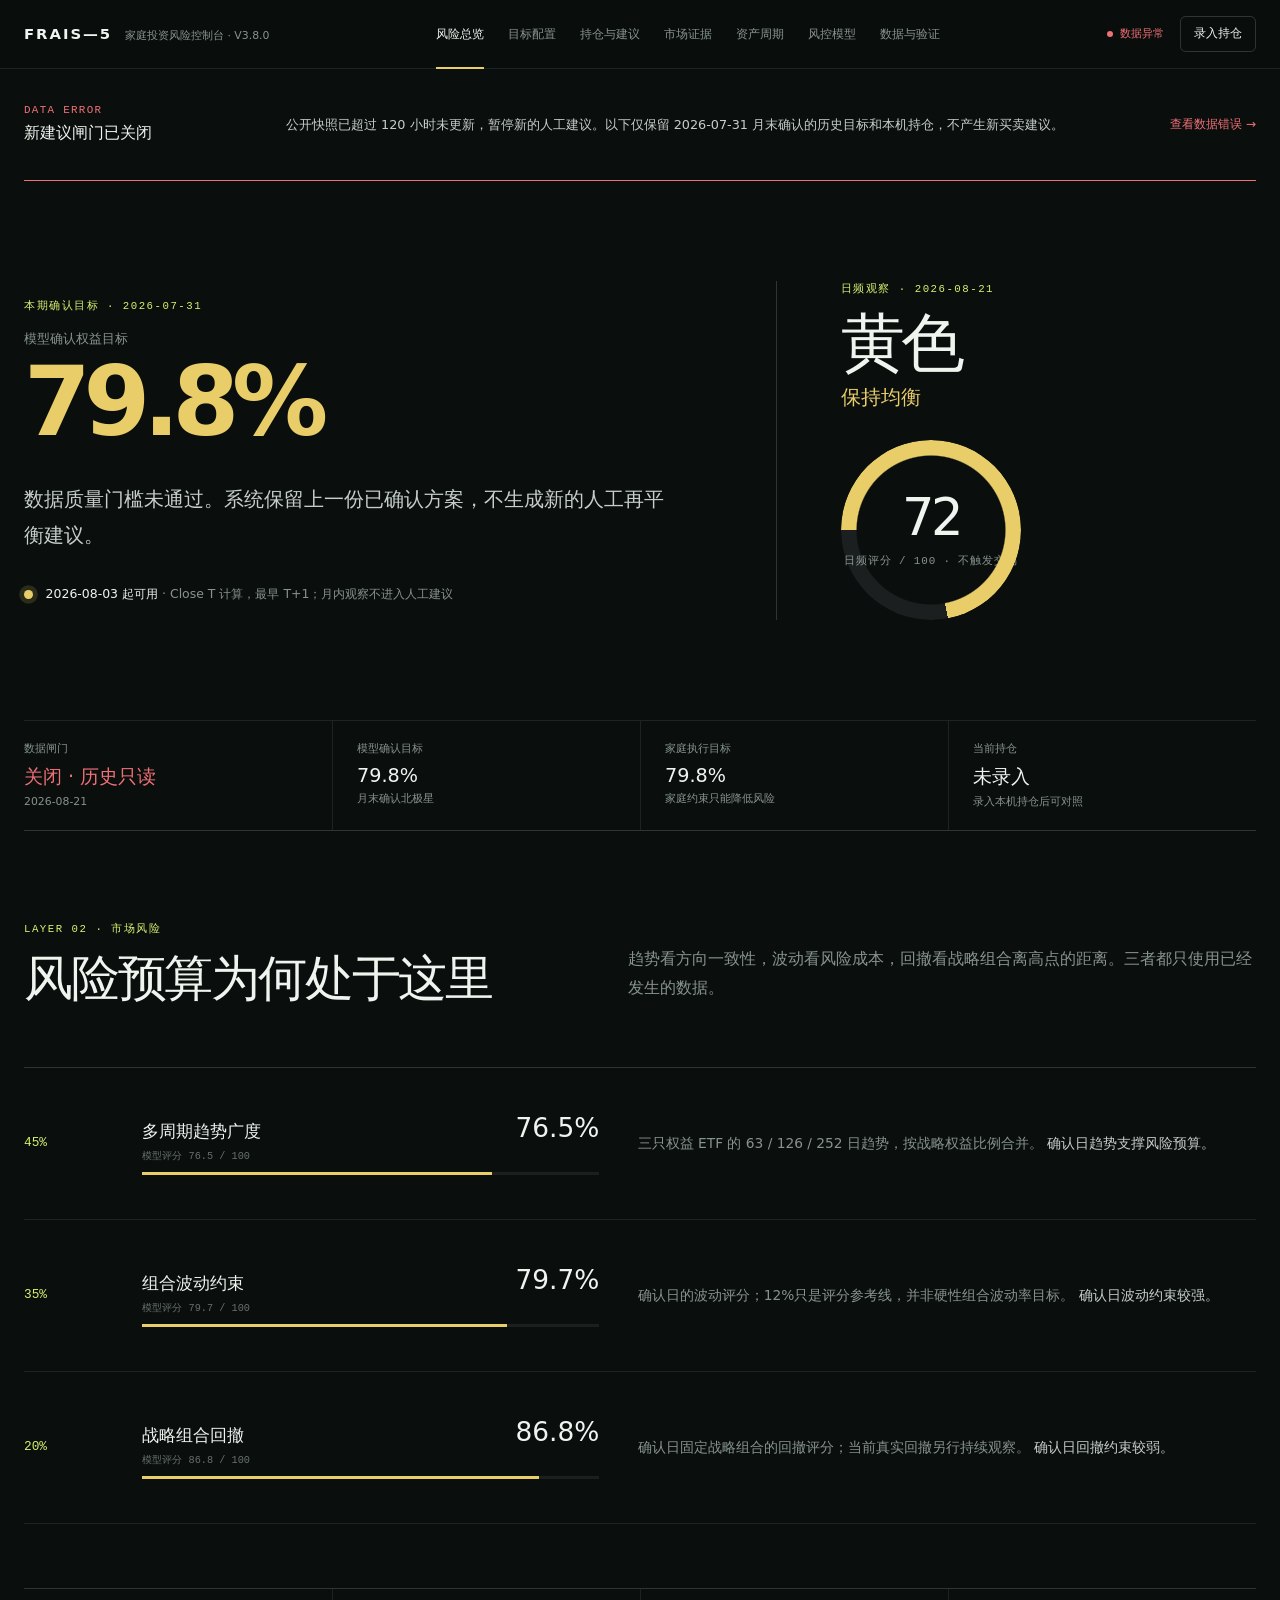
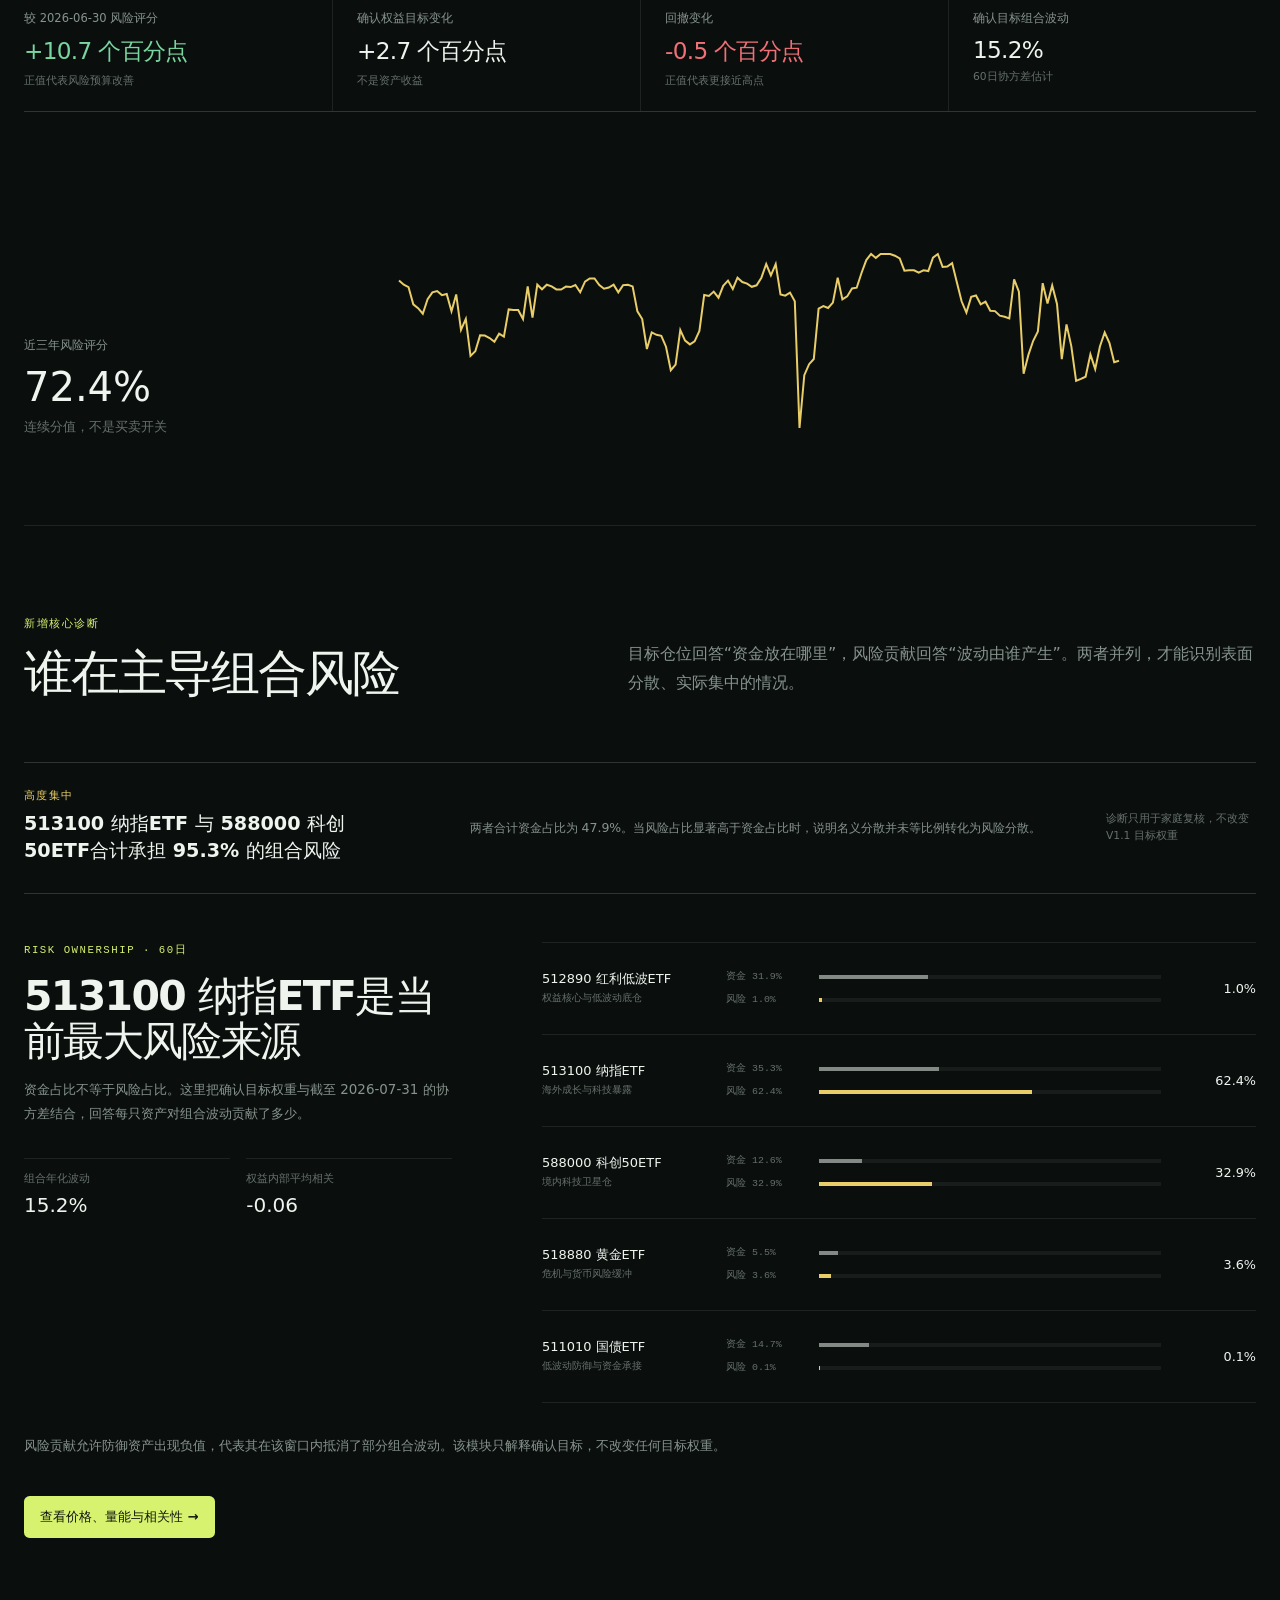
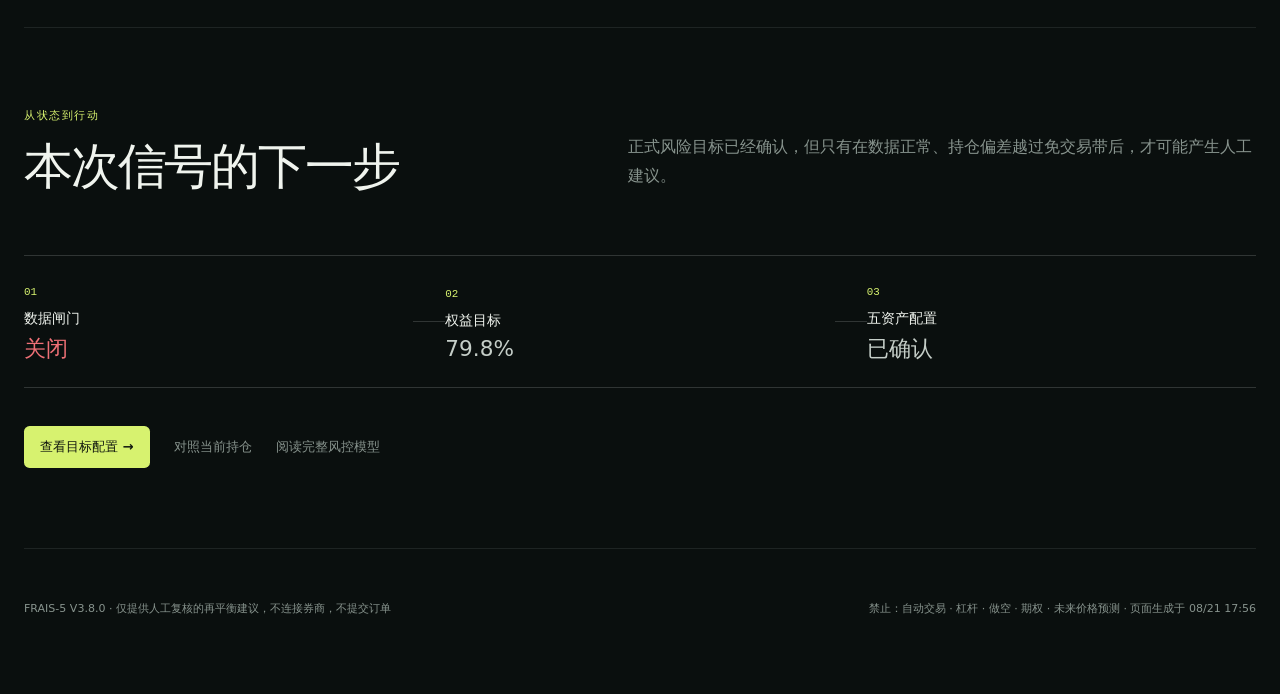
==== commit bf295b57: "data: refresh FRAIS-5 public snapshot" ====
--- a/index.html
+++ b/index.html
@@ -8,8 +8,8 @@
     <meta name="description" content="FRAIS-5 V3：中文家庭投资风险控制台。只提供可解释的风险与人工再平衡建议，不执行交易。" />
     <link rel="icon" href="data:image/svg+xml,%3Csvg xmlns='http://www.w3.org/2000/svg' viewBox='0 0 64 64'%3E%3Crect width='64' height='64' rx='16' fill='%230a0f0e'/%3E%3Cpath d='M16 16h33v8H25v8h20v8H25v16h-9z' fill='%23d7f26f'/%3E%3C/svg%3E" />
     <title>风险总览 · FRAIS-5</title>
-    <script type="module" crossorigin src="./assets/main-Xdbpax3i.js"></script>
-    <link rel="stylesheet" crossorigin href="./assets/main-C4l11lMW.css">
+    <script type="module" crossorigin src="./assets/main-D2Res7Eh.js"></script>
+    <link rel="stylesheet" crossorigin href="./assets/main-CxlRmW1p.css">
   </head>
   <body data-page="risk" data-root="./">
     <a class="skip-link" href="#main">跳到主要内容</a>
--- a/assets/main-CxlRmW1p.css
+++ b/assets/main-CxlRmW1p.css
@@ -0,0 +1 @@
+:root{--lightningcss-light: ;--lightningcss-dark:initial;color-scheme:dark;--bg:#0a0f0e;--surface:#111816;--surface-2:#17201d;--ink:#f0f4ee;--soft:#c5cec8;--muted:#87938d;--faint:#66706b;--line:#e9f3ec17;--line-strong:#e9f3ec2b;--accent:#d7f26f;--positive:#79d6a0;--negative:#ef7076;--warning:#e8cd68;--content:1320px;background:var(--bg);color:var(--ink);font-synthesis:none;text-rendering:optimizelegibility;font-family:-apple-system,BlinkMacSystemFont,PingFang SC,Microsoft YaHei,system-ui,sans-serif}*{box-sizing:border-box}html{scroll-behavior:smooth;scroll-padding-top:92px}body{background:var(--bg);min-width:320px;color:var(--ink);margin:0}button,input{color:inherit;font:inherit}a{color:inherit}button:focus-visible,a:focus-visible,input:focus-visible,select:focus-visible,summary:focus-visible{outline:2px solid var(--accent);outline-offset:3px}.skip-link{z-index:100;background:var(--accent);color:#12180f;padding:.7rem 1rem;text-decoration:none;position:fixed;top:-4rem;left:1rem}.skip-link:focus{top:1rem}.visually-hidden{clip:rect(0, 0, 0, 0)!important;white-space:nowrap!important;border:0!important;width:1px!important;height:1px!important;margin:-1px!important;padding:0!important;position:absolute!important;overflow:hidden!important}.boot-screen,.fatal{text-align:center;place-content:center;justify-items:center;gap:1.2rem;min-height:100svh;padding:2rem;display:grid}.boot-screen span{border:1px solid var(--line-strong);width:5rem;height:5rem;color:var(--accent);border-radius:50%;place-items:center;font:500 1.1rem/1 IBM Plex Mono,monospace;animation:1.8s ease-in-out infinite pulse;display:grid}.boot-screen p,.fatal p{color:var(--muted)}.fatal h1{letter-spacing:-.06em;max-width:700px;margin:0;font-size:clamp(2.3rem,6vw,5rem)}.shell{--regime:var(--warning);min-height:100svh}.topbar{z-index:20;border-bottom:1px solid var(--line);-webkit-backdrop-filter:blur(18px);backdrop-filter:blur(18px);background:#0a0f0ee8;position:sticky;top:0}.topbar-inner{width:min(var(--content), calc(100% - 48px));grid-template-columns:auto 1fr auto;align-items:center;gap:clamp(1.5rem,4vw,4rem);min-height:68px;margin:0 auto;display:grid}.brand{white-space:nowrap;align-items:baseline;gap:.8rem;text-decoration:none;display:flex}.brand b{letter-spacing:.13em;font-size:.93rem}.brand span{color:var(--muted);font-size:.68rem}.page-nav{justify-content:center;align-items:stretch;gap:1.5rem;height:68px;display:flex}.page-nav a{color:var(--muted);white-space:nowrap;align-items:center;font-size:.76rem;text-decoration:none;transition:color .18s;display:flex;position:relative}.page-nav a:hover,.page-nav a[aria-current=page]{color:var(--ink)}.page-nav a[aria-current=page]:after{content:"";background:var(--regime);height:2px;position:absolute;bottom:-1px;left:0;right:0}.nav-short{display:none}.top-actions{white-space:nowrap;align-items:center;gap:1rem;display:flex}.data-stamp{color:var(--muted);align-items:center;gap:.45rem;font:.66rem/1 IBM Plex Mono,monospace;display:flex}.data-stamp i{background:currentColor;border-radius:50%;width:.4rem;height:.4rem}.data-stamp.data-good{color:var(--positive)}.data-stamp.data-bad{color:var(--negative)}.quiet-button,.primary,.secondary,.text-button,.danger-link{cursor:pointer;border:0;transition:transform .18s,border-color .18s,background .18s,color .18s}.quiet-button{border:1px solid var(--line-strong);background:0 0;border-radius:.35rem;padding:.55rem .8rem;font-size:.74rem}.quiet-button:hover,.secondary:hover{border-color:var(--accent);background:#d7f26f0f}.quiet-button:active,.primary:active,.secondary:active{transform:scale(.98)}main,footer{width:min(var(--content), calc(100% - 48px));margin:0 auto}.data-error-banner{border-bottom:1px solid var(--negative);grid-template-columns:230px 1fr auto;align-items:center;gap:2rem;min-height:112px;padding:1.5rem 0;display:grid}.data-error-banner span,.data-error-banner strong{display:block}.data-error-banner span{color:var(--negative);letter-spacing:.12em;font:500 .68rem/1 IBM Plex Mono,monospace}.data-error-banner strong{margin-top:.5rem;font-size:1rem}.data-error-banner p{color:var(--soft);margin:0;font-size:.8rem;line-height:1.7}.data-error-banner a{color:var(--negative);white-space:nowrap;font-size:.76rem;text-decoration:none}.risk-hero{border-bottom:1px solid var(--line);grid-template-columns:1.15fr .85fr;align-items:center;gap:clamp(3rem,8vw,8rem);min-height:540px;padding:4rem 0;display:grid;position:relative}.risk-hero:before{content:"";z-index:-1;background:color-mix(in srgb, var(--regime) 10%, transparent);filter:blur(100px);pointer-events:none;border-radius:50%;width:32rem;height:32rem;position:absolute;top:8%;right:2%}.eyebrow{color:var(--accent);letter-spacing:.14em;text-transform:uppercase;margin:0 0 1rem;font:500 .67rem/1.5 IBM Plex Mono,monospace}.risk-hero-label{color:var(--muted);font-size:.82rem;display:block}.risk-hero h1{color:var(--regime);letter-spacing:-.075em;margin:.7rem 0 0;font-size:clamp(4.7rem,8vw,6rem);font-weight:560;line-height:.9}.risk-observation{border-left:1px solid var(--line-strong);padding-left:clamp(2rem,5vw,5rem)}.risk-observation h2{letter-spacing:-.06em;margin:0;font-size:clamp(2.4rem,5vw,4.25rem);font-weight:560;line-height:.95}.risk-observation h2 span{color:var(--regime);letter-spacing:0;margin-top:.9rem;font-size:.32em;display:block}.lead{max-width:42rem;color:var(--soft);margin:2.2rem 0 0;font-size:clamp(1rem,1.7vw,1.28rem);line-height:1.8}.signal-stamp{color:var(--muted);align-items:center;gap:.8rem;margin-top:2rem;font-size:.78rem;display:flex}.signal-stamp i{background:var(--regime);width:.55rem;height:.55rem;box-shadow:0 0 0 .3rem color-mix(in srgb, var(--regime) 15%, transparent);border-radius:50%}.signal-stamp strong{color:var(--ink);font-weight:500}.score{aspect-ratio:1;justify-self:center;place-items:center;width:min(28vw,320px);display:grid;position:relative}.score-ring{background:conic-gradient(var(--regime) calc(var(--score) * 1%), #ffffff12 0);border-radius:50%;transition:background .5s;position:absolute;inset:0;transform:rotate(-90deg);-webkit-mask:radial-gradient(circle,#0000 0 58%,#000 59%);mask:radial-gradient(circle,#0000 0 58%,#000 59%)}.score>div:last-child{text-align:center;gap:.65rem;display:grid}.score strong{letter-spacing:-.07em;font-size:clamp(3.6rem,7vw,6.4rem);font-weight:500;line-height:1}.score span{color:var(--muted);letter-spacing:.08em;font:.68rem/1.3 IBM Plex Mono,monospace}.compact-score{justify-self:start;width:min(18vw,180px);margin-top:2rem}.compact-score strong{font-size:clamp(2.5rem,4vw,3.8rem)}.status-rail{border-bottom:1px solid var(--line-strong);grid-template-columns:repeat(4,1fr);display:grid}.status-rail>div{min-width:0;padding:1.3rem 1.5rem}.status-rail>div:first-child{padding-left:0}.status-rail>div+div{border-left:1px solid var(--line)}.status-rail span,.status-rail small{color:var(--muted);font-size:.68rem;display:block}.status-rail strong{margin:.5rem 0 .35rem;font-size:1.2rem;font-weight:530;display:block}.page-intro{border-bottom:1px solid var(--line);flex-direction:column;justify-content:center;align-items:flex-start;min-height:300px;padding:3.5rem 0;display:flex}.page-intro h1{letter-spacing:-.055em;max-width:900px;margin:0;font-size:clamp(3rem,5vw,4.5rem);font-weight:600;line-height:.94}.page-intro>p:not(.eyebrow){max-width:680px;color:var(--soft);margin:1.6rem 0 0;font-size:1rem;line-height:1.75}.page-intro>.primary{margin-top:2rem}.page-intro>.page-links{margin-top:1.8rem}.model-intro{min-height:420px}.section{border-bottom:1px solid var(--line);padding:clamp(4.5rem,7vw,6rem) 0}.section.first{padding-top:3.25rem}.section.compact{padding-top:5rem;padding-bottom:5rem}.section-head{grid-template-columns:minmax(0,.9fr) minmax(330px,1.1fr);align-items:end;gap:clamp(2rem,7vw,7rem);margin-bottom:4rem;display:grid}.section-head h2{letter-spacing:-.045em;max-width:46rem;margin:0;font-size:clamp(2.15rem,3.8vw,3.65rem);font-weight:550;line-height:1.03}.section-head>p{max-width:48rem;color:var(--muted);margin:0;line-height:1.8}.factor-list{border-top:1px solid var(--line-strong)}.factor{border-bottom:1px solid var(--line);grid-template-columns:5rem minmax(260px,.85fr) minmax(320px,1.15fr);align-items:center;gap:2.4rem;min-height:9.5rem;display:grid}.factor-index{color:var(--accent);font:500 .8rem/1 IBM Plex Mono,monospace}.factor-title{justify-content:space-between;align-items:baseline;gap:1rem;display:flex}.factor-title h3{margin:0;font-size:1.08rem;font-weight:550}.factor-title strong{font-size:1.65rem;font-weight:500}.track{background:#ffffff12;height:3px;margin-top:1rem}.track i{background:var(--regime);height:100%;transition:width .7s cubic-bezier(.2,.8,.2,1);display:block}.factor-score>span{color:var(--faint);margin-top:.45rem;font:.64rem/1.3 IBM Plex Mono,monospace;display:block}.factor-score .track{margin-top:.55rem}.factor>p{color:var(--muted);font-size:.86rem;line-height:1.7}.factor>p strong{color:var(--soft);font-weight:500}.history-band{grid-template-columns:190px 1fr;align-items:end;gap:3rem;min-height:260px;margin-top:4rem;display:grid}.history-band span{color:var(--muted);font-size:.75rem;display:block}.history-band strong{margin-top:.6rem;font-size:2.5rem;font-weight:500;display:block}.history-band small{color:var(--faint);margin-top:.5rem;display:block}.sparkline{width:100%;height:190px;display:block;overflow:visible}.sparkline path{fill:none;stroke:var(--regime);stroke-width:2px;vector-effect:non-scaling-stroke}.risk-delta-strip{border-top:1px solid var(--line-strong);border-bottom:1px solid var(--line-strong);grid-template-columns:repeat(4,1fr);margin-top:4rem;display:grid}.risk-delta-strip>div{min-width:0;padding:1.4rem 1.5rem}.risk-delta-strip>div:first-child{padding-left:0}.risk-delta-strip>div+div{border-left:1px solid var(--line)}.risk-delta-strip span{color:var(--muted);font-size:.72rem;display:block}.risk-delta-strip strong{letter-spacing:-.03em;margin-top:.6rem;font-size:1.45rem;font-weight:520;display:block}.risk-delta-strip small{color:var(--faint);margin-top:.4rem;font-size:.67rem;line-height:1.4;display:block}.risk-concentration{border-top:1px solid var(--line-strong);border-bottom:1px solid var(--line-strong);grid-template-columns:minmax(300px,.8fr) minmax(420px,1.2fr) auto;align-items:center;gap:clamp(2rem,5vw,5rem);min-height:132px;margin-bottom:3rem;padding:1.5rem 0;display:grid}.risk-concentration span,.risk-concentration strong{display:block}.risk-concentration span{color:var(--warning);letter-spacing:.12em;font:500 .68rem/1 IBM Plex Mono,monospace}.risk-concentration strong{max-width:34rem;margin-top:.55rem;font-size:1.2rem;font-weight:550;line-height:1.4}.risk-concentration p{color:var(--muted);margin:0;font-size:.78rem;line-height:1.75}.risk-concentration small{max-width:150px;color:var(--faint);font-size:.67rem;line-height:1.55}.risk-ownership{grid-template-columns:minmax(280px,.75fr) minmax(480px,1.25fr);align-items:start;gap:clamp(3rem,7vw,7rem);display:grid}.risk-ownership-summary h3{letter-spacing:-.04em;max-width:26rem;margin:0;font-size:clamp(1.8rem,3.2vw,3rem);font-weight:550;line-height:1.1}.risk-ownership-summary>p:not(.eyebrow){max-width:34rem;color:var(--muted);font-size:.84rem;line-height:1.8}.risk-ownership-summary dl{grid-template-columns:1fr 1fr;gap:1rem;margin:2rem 0 0;display:grid}.risk-ownership-summary dl div{border-top:1px solid var(--line);padding-top:.8rem}.risk-ownership-summary dt{color:var(--faint);font-size:.68rem}.risk-ownership-summary dd{margin:.45rem 0 0;font-size:1.25rem}.risk-owner-list{border-top:1px solid var(--line)}.risk-owner{border-bottom:1px solid var(--line);grid-template-columns:minmax(120px,.55fr) minmax(260px,1.45fr) 76px;align-items:center;gap:1.2rem;min-height:92px;display:grid}.risk-owner-name strong{font-size:.81rem;font-weight:540;display:block}.risk-owner-name small{color:var(--faint);margin-top:.3rem;font:.62rem/1.3 IBM Plex Mono,monospace;display:block}.risk-owner-scales{gap:.65rem;display:grid}.risk-owner-scales>div{grid-template-columns:82px 1fr;align-items:center;gap:.7rem;display:grid}.risk-owner-scales span{color:var(--faint);font:.62rem/1.2 IBM Plex Mono,monospace}.risk-owner-value{text-align:right;font-size:.8rem;font-weight:540}.risk-owner-track{background:#ffffff0f;height:4px;display:block}.risk-owner-track b{transform-origin:0;height:100%;animation:.7s cubic-bezier(.2,.8,.2,1) both grow-line;display:block}.risk-owner-track.capital b{background:var(--soft);opacity:.62}.risk-owner-track.risk b{background:var(--regime)}.risk-owner-track.diversifier b{background:var(--positive);background-image:repeating-linear-gradient(135deg,#0000 0 3px,#0a0f0e73 3px 5px)}.market-intro,.cycle-intro{min-height:340px}.cycle-section{padding-top:2.5rem}.cycle-controls{border-top:1px solid var(--line-strong);border-bottom:1px solid var(--line-strong);grid-template-columns:auto minmax(320px,1fr) 180px;align-items:end;gap:2rem;padding:1.2rem 0 1.5rem;display:grid}.cycle-controls span{color:var(--muted);letter-spacing:.06em;justify-content:space-between;gap:1rem;margin-bottom:.65rem;font-size:.67rem;display:flex}.cycle-controls b{color:var(--ink)}.cycle-controls input{height:2px;accent-color:var(--accent);border:0;padding:0}.cycle-controls select{padding:.48rem .6rem;font-size:.72rem}.cycle-buttons{display:flex}.cycle-buttons button{border:1px solid var(--line-strong);min-height:35px;color:var(--muted);cursor:pointer;background:0 0;padding:.45rem .75rem}.cycle-buttons button+button{border-left:0}.cycle-buttons button[aria-pressed=true]{background:var(--accent);color:#111815}.cycle-status{border-bottom:1px solid var(--line);min-height:45px;color:var(--muted);flex-wrap:wrap;align-items:center;gap:.7rem 1.4rem;font:.62rem/1.4 IBM Plex Mono,monospace;display:flex}.cycle-status strong{color:var(--ink)}.cycle-status small{color:var(--faint);margin-left:auto}.cycle-summary{border-bottom:1px solid var(--line-strong);grid-template-columns:repeat(4,1fr);display:grid}.cycle-summary>div{min-width:0;padding:1.5rem}.cycle-summary>div:first-child{padding-left:0}.cycle-summary>div+div{border-left:1px solid var(--line)}.cycle-summary span{min-height:2em;color:var(--muted);font-size:.67rem;display:block}.cycle-summary strong{letter-spacing:-.04em;margin-top:.5rem;font-size:1.8rem;font-weight:520;display:block}.cycle-scroll{min-width:1180px;padding-top:2rem}.cycle-section{overflow:hidden}[data-cycle-board]{overflow-x:auto}.cycle-heads{grid-template-columns:repeat(7,1fr);gap:.45rem;margin-bottom:.45rem;display:grid}.cycle-heads>div{border-top:3px solid var(--cycle-color);background:color-mix(in srgb, var(--cycle-color) 10%, transparent);padding:.75rem}.cycle-heads strong{color:var(--cycle-color);font-size:1rem}.cycle-heads span{float:right;color:var(--faint);font:.65rem/1.5 IBM Plex Mono,monospace}.cycle-grid{grid-template-rows:repeat(8,132px);grid-template-columns:repeat(7,1fr);grid-auto-flow:column;gap:.45rem;display:grid}.cycle-tile{border:1px solid color-mix(in srgb, var(--cycle-color) 45%, var(--line));background:color-mix(in srgb, var(--cycle-color) 8%, var(--surface));min-width:0;padding:.7rem;transition:opacity .18s,transform .18s,border-color .18s;position:relative}.cycle-tile:hover,.cycle-tile:focus{z-index:5;border-color:var(--cycle-color);outline:0;transform:translateY(-3px)}.cycle-tile.is-demo{background-image:repeating-linear-gradient(135deg,#0000 0 6px,#ffffff05 6px 12px)}.cycle-tile.is-muted{opacity:.17}.cycle-tile>div{justify-content:space-between;gap:.5rem;display:flex}.cycle-tile h3{color:var(--ink);white-space:nowrap;text-overflow:ellipsis;margin:0;font-size:.72rem;font-weight:560;overflow:hidden}.cycle-tile>div>span{color:var(--muted);font:.6rem/1.2 IBM Plex Mono,monospace}.cycle-tile>small{color:var(--faint);letter-spacing:.05em;margin-top:.25rem;font:.52rem/1.2 IBM Plex Mono,monospace;display:block}.cycle-spark{width:100%;height:38px;margin-top:.25rem;display:block}.cycle-spark line{stroke:var(--line);stroke-width:.6px}.cycle-spark polyline{fill:none;stroke-width:1.6px;vector-effect:non-scaling-stroke}.cycle-no-data{height:38px;color:var(--faint);align-items:center;font-size:.55rem;display:flex}.cycle-tile>dl{grid-template-columns:1fr 1fr;gap:.5rem;margin:0;display:grid}.cycle-tile>dl div{min-width:0}.cycle-tile dt{color:var(--faint);white-space:nowrap;text-overflow:ellipsis;font-size:.52rem;overflow:hidden}.cycle-tile dd{color:var(--ink);margin:.15rem 0 0;font:.62rem/1.2 IBM Plex Mono,monospace}.cycle-tile>footer{color:var(--faint);justify-content:space-between;margin-top:.4rem;font-size:.5rem;display:flex}.cycle-tile>aside{z-index:10;border:1px solid var(--line-strong);background:#111817;width:260px;padding:1rem;display:none;position:absolute;top:calc(100% + .45rem);left:50%;transform:translate(-50%);box-shadow:0 14px 35px #00000073}.cycle-tile:hover>aside,.cycle-tile:focus>aside{display:block}.cycle-tile>aside strong{font-size:.95rem}.cycle-tile>aside p{color:var(--muted);font-size:.63rem;line-height:1.65}.cycle-tile>aside em{color:var(--warning);font-style:normal}.cycle-tile>aside dl{border-top:1px solid var(--line);margin:.8rem 0}.cycle-tile>aside dl div{justify-content:space-between;padding-top:.45rem;display:flex}.cycle-tile>aside dd{margin:0}.market-workspace-section{padding-top:2.5rem}.market-toolbar{grid-template-columns:1fr auto;align-items:end;gap:2rem;margin-bottom:3rem;display:grid}.asset-switcher{border-top:1px solid var(--line-strong);border-bottom:1px solid var(--line-strong);grid-template-columns:repeat(5,1fr);display:grid}.asset-switcher button,.range-switcher button{color:var(--muted);cursor:pointer;background:0 0;border:0}.asset-switcher button{text-align:left;border-right:1px solid var(--line);min-height:72px;padding:1rem;transition:color .18s,background .18s}.asset-switcher button:first-child{padding-left:0}.asset-switcher button:last-child{border-right:0}.asset-switcher button:hover,.asset-switcher button[aria-pressed=true]{color:var(--ink);background:#d7f26f09}.asset-switcher button[aria-pressed=true]{box-shadow:inset 0 2px var(--regime)}.asset-switcher span{font-size:.76rem;font-weight:540;display:block}.asset-switcher small{color:var(--faint);margin-top:.4rem;font:.59rem/1.4 IBM Plex Mono,monospace;display:block}.range-switcher{border:1px solid var(--line-strong);border-radius:.35rem;gap:.25rem;padding:.25rem;display:flex}.range-switcher button{white-space:nowrap;border-radius:.22rem;padding:.48rem .65rem;font-size:.69rem}.range-switcher button[aria-pressed=true]{background:var(--accent);color:#12180f}.market-metrics{margin-bottom:3rem}.market-layout{grid-template-columns:minmax(0,1fr) 285px;align-items:stretch;gap:3rem;display:grid}.market-chart{border-top:1px solid var(--line-strong);border-bottom:1px solid var(--line-strong);min-width:0;min-height:620px;padding:1.2rem 0 0;transition:opacity .2s,transform .2s}.market-chart.is-changing{opacity:.35;transform:translateY(4px)}.chart-legend{min-height:34px;color:var(--muted);flex-wrap:wrap;align-items:center;gap:.8rem 1.5rem;font-size:.67rem;display:flex}.chart-legend span{align-items:center;gap:.45rem;display:flex}.chart-legend i{width:18px;height:2px;display:block}.legend-price{background:var(--accent)}.legend-ma63{background:var(--positive)}.legend-ma252{background:var(--warning)}.chart-range-label{color:var(--faint);margin-left:auto;font-family:IBM Plex Mono,monospace}.chart-canvas{position:relative}.chart-canvas svg{touch-action:pan-y;width:100%;height:auto;display:block}.chart-canvas svg:focus-visible{outline:2px solid var(--accent);outline-offset:4px}.chart-grid line{stroke:var(--line);stroke-width:1px;vector-effect:non-scaling-stroke}.chart-grid text,.axis-date,.volume-label{fill:var(--faint);font-family:IBM Plex Mono,monospace;font-size:10px}.price-area{fill:color-mix(in srgb, var(--regime) 8%, transparent)}.price-line,.ma-line{fill:none;vector-effect:non-scaling-stroke}.price-line{stroke:var(--accent);stroke-width:2px}.ma-line{stroke-width:1.25px;stroke-dasharray:5 4;opacity:.85}.ma63{stroke:var(--positive)}.ma252{stroke:var(--warning)}.volume-divider{stroke:var(--line-strong);stroke-width:1px;vector-effect:non-scaling-stroke}.volume-bar{fill:var(--positive);opacity:.48}.volume-bar.down{fill:var(--negative);opacity:.42}.chart-crosshair{stroke:var(--soft);stroke-width:1px;stroke-dasharray:3 4;opacity:0;vector-effect:non-scaling-stroke;pointer-events:none}.chart-crosshair.visible{opacity:.6}.market-tooltip{z-index:3;border:1px solid var(--line-strong);pointer-events:none;background:#080c0bf0;border-radius:.3rem;min-width:190px;padding:.75rem .85rem;position:absolute;top:3.2rem;transform:translate(-20%);box-shadow:0 12px 40px #00000052}.market-tooltip strong,.market-tooltip span{display:block}.market-tooltip strong{margin-bottom:.4rem;font-size:.72rem}.market-tooltip span{color:var(--muted);font:.63rem/1.6 IBM Plex Mono,monospace}.market-interpretation{border-top:1px solid var(--line-strong);border-left:1px solid var(--line);border-bottom:1px solid var(--line-strong);padding:2rem 0 1.5rem 2rem}.market-interpretation h3{letter-spacing:-.035em;margin:0;font-size:1.6rem;font-weight:550;line-height:1.15}.market-interpretation>p:not(.eyebrow){color:var(--muted);font-size:.78rem;line-height:1.75}.market-interpretation p strong{color:var(--ink);font-weight:550}.market-interpretation dl{border-top:1px solid var(--line);margin:2rem 0}.market-interpretation dl div{border-bottom:1px solid var(--line);justify-content:space-between;gap:1rem;padding:.7rem 0;display:flex}.market-interpretation dt,.market-interpretation dd{font-size:.69rem}.market-interpretation dt{color:var(--faint)}.market-interpretation dd{text-align:right;margin:0}.market-interpretation>small{color:var(--faint);font-size:.67rem;line-height:1.65;display:block}.correlation-layout{grid-template-columns:minmax(0,1fr) 330px;align-items:start;gap:clamp(3rem,7vw,7rem);display:grid}.correlation-table th,.correlation-table td{text-align:center}.correlation-table th:first-child{text-align:left;min-width:145px}.correlation-table tbody th strong,.correlation-table tbody th small{display:block}.correlation-table tbody th strong{color:var(--ink);font-size:.74rem}.correlation-table tbody th small{color:var(--faint);margin-top:.25rem;font:.61rem/1 IBM Plex Mono,monospace}.correlation-cell{background:color-mix(in srgb, var(--accent) calc(var(--strength) * 36%), transparent);border-radius:.2rem;place-items:center;width:48px;height:36px;font:.66rem/1 IBM Plex Mono,monospace;display:inline-grid}.correlation-cell.inverse{background:color-mix(in srgb, var(--positive) calc(var(--strength) * 34%), transparent)}.correlation-layout aside{border-left:1px solid var(--line);padding-left:2rem}.correlation-layout aside h3{margin:0;font-size:1.7rem;font-weight:540}.correlation-layout aside p:not(.eyebrow){color:var(--muted);font-size:.82rem;line-height:1.8}.correlation-layout aside p strong{color:var(--ink);font-weight:550}.correlation-layout aside small{color:var(--faint);font-size:.67rem;line-height:1.7}.evidence-notes{border-top:1px solid var(--line-strong);grid-template-columns:repeat(3,1fr);display:grid}.evidence-notes article{border-bottom:1px solid var(--line);min-height:180px;padding:1.8rem 2rem 1.5rem 0}.evidence-notes article+article{border-left:1px solid var(--line);padding-left:2rem}.evidence-notes span{color:var(--accent);font:.66rem/1 IBM Plex Mono,monospace}.evidence-notes h3{margin:1rem 0 .6rem;font-size:1rem;font-weight:550}.evidence-notes p{color:var(--muted);margin:0;font-size:.76rem;line-height:1.7}.decision-path{border-top:1px solid var(--line-strong);border-bottom:1px solid var(--line-strong);grid-template-columns:1fr 32px 1fr 32px 1fr;align-items:center;display:grid}.decision-path>div{padding:1.5rem 0}.decision-path>i{background:var(--line-strong);height:1px}.decision-path span{color:var(--accent);font:.68rem/1 IBM Plex Mono,monospace}.decision-path strong{margin-top:.65rem;font-size:.9rem;display:block}.decision-path p{color:var(--soft);margin:.35rem 0 0;font-size:1.35rem}.page-links{flex-wrap:wrap;align-items:center;gap:1.5rem;margin-top:2.4rem;display:flex}.page-links a{color:var(--muted);font-size:.82rem;text-decoration:none}.page-links a:hover{color:var(--accent)}.page-links .primary-link{background:var(--accent);color:#12180f;border-radius:.35rem;padding:.75rem 1rem;font-weight:650}.metric-strip{border-top:1px solid var(--line-strong);border-bottom:1px solid var(--line-strong);grid-template-columns:repeat(4,1fr);margin-bottom:4rem;display:grid}.metric-strip>div{min-width:0;padding:1.45rem 1.6rem}.metric-strip>div:first-child{padding-left:0}.metric-strip>div+div{border-left:1px solid var(--line)}.metric-strip span,.audit-strip span{color:var(--muted);font-size:.72rem;display:block}.metric-strip strong{letter-spacing:-.03em;margin-top:.65rem;font-size:clamp(1.25rem,2vw,1.8rem);font-weight:500;display:block}.metric-strip strong.small-value{letter-spacing:0;font-size:1rem;line-height:1.5}.metric-strip small{color:var(--faint);margin-top:.45rem;font-size:.7rem;display:block}.table-scroll{overscroll-behavior-inline:contain;width:100%;overflow-x:auto}.table-edge{border-top:1px solid var(--line-strong)}table{border-collapse:collapse;white-space:nowrap;width:100%}th{color:var(--faint);text-align:right;border-bottom:1px solid var(--line-strong);padding:1rem .8rem;font-size:.67rem;font-weight:500}th:first-child,td:first-child{text-align:left;padding-left:0}td{text-align:right;border-bottom:1px solid var(--line);padding:1.25rem .8rem;font-size:.82rem}.asset-table tbody tr{transition:color .15s,background .15s}.asset-table tbody tr:hover,.asset-table tbody tr.active{color:var(--accent);background:#d7f26f06}.asset-select{width:100%;color:inherit;text-align:left;cursor:pointer;background:0 0;border:0;padding:0}.asset-select strong{font-size:.93rem;font-weight:550;display:block}.asset-select span{color:var(--muted);margin-top:.3rem;font-size:.66rem;display:block}.asset-table td small{color:var(--faint);margin-top:.28rem;font-size:.61rem;display:block}.asset-mobile-list{border-top:1px solid var(--line-strong);display:none}.asset-mobile-row{border-bottom:1px solid var(--line)}.asset-mobile-row summary{cursor:pointer;grid-template-columns:1fr 1.25fr auto;align-items:center;gap:1rem;min-height:86px;list-style:none;display:grid}.asset-mobile-row summary::-webkit-details-marker{display:none}.asset-mobile-row summary span>strong,.asset-mobile-row summary span>small{display:block}.asset-mobile-row summary span>small{color:var(--faint);margin-bottom:.35rem;font-size:.65rem}.asset-mobile-row summary>b{text-align:right;min-width:56px;font-size:.84rem}.asset-mobile-detail{padding:0 0 1.5rem}.asset-mobile-detail dl{grid-template-columns:1fr 1fr;gap:.7rem 1.25rem;margin:0;display:grid}.asset-mobile-detail dl div{border-top:1px solid var(--line);padding-top:.7rem}.asset-mobile-detail dt{color:var(--faint);font-size:.65rem}.asset-mobile-detail dd{margin:.35rem 0 0;font-size:.76rem}.asset-mobile-detail p{color:var(--muted);margin:1rem 0 0;font-size:.74rem;line-height:1.7}.positive{color:var(--positive)!important}.negative{color:var(--negative)!important}.warning{color:var(--warning)!important}.asset-inspector{border-top:1px solid var(--line-strong);grid-template-columns:.8fr 1fr 1.2fr;align-items:start;gap:3rem;margin-top:3rem;padding-top:2rem;display:grid}.asset-inspector h3{margin:0;font-size:2rem;font-weight:540}.asset-inspector>p:nth-child(3){color:var(--muted);margin:0;line-height:1.75}.asset-inspector>p strong{color:var(--ink);font-weight:500}.asset-inspector dl{gap:.7rem;margin:0;display:grid}.asset-inspector dl div{border-bottom:1px solid var(--line);justify-content:space-between;gap:1rem;padding-bottom:.65rem;display:flex}.asset-inspector dt{color:var(--muted);font-size:.72rem}.asset-inspector dd{margin:0;font-size:.76rem}.advice-meta{color:var(--muted);border-top:1px solid var(--line-strong);border-bottom:1px solid var(--line-strong);flex-wrap:wrap;gap:1.2rem 3rem;padding:1.2rem 0;font-size:.76rem;display:flex}.advice-meta strong{color:var(--ink);margin-left:.4rem;font-weight:500}.decision-note{border-top:2px solid var(--accent);max-width:58rem;margin-top:4rem;padding-top:1.5rem}.decision-note.blocked{border-color:var(--negative)}.decision-note.calm{border-color:var(--positive)}.decision-note>strong{font-size:clamp(1.7rem,4vw,3rem);font-weight:540}.decision-note p{color:var(--muted);line-height:1.75}.text-button{color:var(--accent);background:0 0;padding:.5rem 0}.advice-list{border-top:1px solid var(--line-strong);margin-top:3rem}.advice-row{border-bottom:1px solid var(--line);grid-template-columns:220px 180px 1fr;align-items:center;gap:2rem;min-height:7rem;display:grid}.advice-row.muted{opacity:.5}.advice-row span{color:var(--muted);font:.7rem/1.4 IBM Plex Mono,monospace;display:block}.advice-row strong{margin-top:.25rem;font-weight:540;display:block}.advice-row b{font-size:1.05rem;font-weight:540}.advice-row b small{color:var(--muted);margin-top:.35rem;font-size:.62rem;font-weight:400;display:block}.advice-row p{color:var(--muted);margin:0;font-size:.81rem;line-height:1.65}.gate-scale{grid-template-columns:1.5fr 1.5fr 2fr 1fr;margin-top:1rem;display:grid}.gate-scale span{border-top:3px solid var(--positive);border-bottom:1px solid var(--line);min-height:78px;color:var(--muted);padding:1rem;font-size:.73rem}.gate-scale span:nth-child(2){border-top-color:var(--warning)}.gate-scale span:nth-child(3){border-top-color:#ee9b62}.gate-scale span:nth-child(4){border-top-color:var(--negative)}.gate-scale b{color:var(--ink);font:500 .8rem/1.7 IBM Plex Mono,monospace}.policy-rail{border-top:1px solid var(--line-strong);border-bottom:1px solid var(--line-strong);grid-template-columns:1fr 40px 1fr 40px 1fr;align-items:center;margin:0 0 4rem;display:grid}.policy-rail>div{padding:1.2rem 0}.policy-rail>i{color:var(--faint);text-align:center;font-style:normal}.policy-rail span{color:var(--muted);font-size:.7rem;display:block}.policy-rail strong{margin-top:.5rem;font-size:1.35rem;font-weight:520;display:block}.decision-brief{border-bottom:1px solid var(--line-strong);grid-template-columns:minmax(280px,.75fr) minmax(560px,1.25fr);align-items:start;gap:clamp(3rem,7vw,7rem);padding:3.5rem 0;display:grid}.decision-brief-title h2{letter-spacing:-.045em;max-width:34rem;margin:0;font-size:clamp(2rem,3.7vw,3.5rem);font-weight:550;line-height:1.06}.decision-brief-title>p:not(.eyebrow){max-width:34rem;color:var(--muted);margin:1.2rem 0 0;font-size:.82rem;line-height:1.75}.decision-brief-ledger{border-top:1px solid var(--line-strong)}.decision-brief-ledger>div{border-bottom:1px solid var(--line);grid-template-columns:120px minmax(220px,1fr) minmax(170px,.7fr);align-items:center;gap:1.5rem;min-height:78px;display:grid}.decision-brief-ledger span,.decision-brief-ledger small{color:var(--muted);font-size:.69rem;line-height:1.5}.decision-brief-ledger strong{font-size:.82rem;font-weight:540;line-height:1.55}.household-policy-summary{border-top:1px solid var(--line-strong);border-bottom:1px solid var(--line-strong);grid-template-columns:180px 1fr;align-items:start;gap:1.5rem 3rem;margin:0 0 4rem;padding:1.5rem 0;display:grid}.household-policy-summary>div span{color:var(--muted);font-size:.7rem;display:block}.household-policy-summary>div strong{margin-top:.55rem;font-size:1.15rem;font-weight:530;display:block}.household-policy-summary>p{max-width:52rem;color:var(--muted);grid-column:2;margin:0;font-size:.75rem;line-height:1.7}.household-policy-summary dl{grid-template-columns:repeat(3,1fr);gap:1.5rem;margin:0;display:grid}.household-policy-summary dl div{border-left:1px solid var(--line);padding-left:1.2rem}.household-policy-summary dt{color:var(--faint);font-size:.66rem}.household-policy-summary dd{margin:.45rem 0 0;font-size:.78rem;line-height:1.55}.danger-link{color:var(--faint);text-underline-offset:.25rem;background:0 0;margin-top:2.5rem;padding:0;font-size:.72rem;text-decoration:underline}.danger-link:hover{color:var(--negative)}.allocation-hero{border-bottom:1px solid var(--line);grid-template-columns:1.05fr .95fr;align-items:center;gap:clamp(3rem,8vw,8rem);min-height:450px;padding:4rem 0;display:grid}.allocation-hero h1{letter-spacing:-.06em;margin:0;font-size:clamp(3.4rem,5vw,4.8rem);font-weight:600;line-height:.92}.allocation-hero>div:first-child>p:not(.eyebrow){max-width:660px;color:var(--soft);margin:1.7rem 0 0;font-size:1rem;line-height:1.8}.allocation-north-star{border-left:1px solid var(--line-strong);padding-left:clamp(2rem,5vw,5rem)}.allocation-north-star>span{color:var(--muted);font-size:.75rem}.allocation-north-star>strong{color:var(--regime);letter-spacing:-.07em;margin-top:.8rem;font-size:clamp(4rem,8vw,7rem);font-weight:550;line-height:.9;display:block}.allocation-north-star p{color:var(--soft);margin:1rem 0 0;font-size:1.2rem}.allocation-north-star small{color:var(--faint);margin-top:.6rem;display:block}.north-star-range{margin-top:1.6rem}.north-star-range>div{color:var(--faint);justify-content:space-between;gap:.8rem;font-size:.62rem;display:flex}.north-star-range>div b{color:var(--soft);font-weight:500}.north-star-range>i{background:linear-gradient(90deg, var(--warning), var(--positive));height:3px;margin-top:.55rem;display:block;position:relative}.north-star-range>i b{border:2px solid var(--bg);background:var(--regime);width:11px;height:11px;box-shadow:0 0 0 1px var(--regime);border-radius:50%;position:absolute;top:50%;transform:translate(-50%,-50%)}.north-star-money{border-top:1px solid var(--line);grid-template-columns:1fr 1fr;gap:1rem;margin-top:1.5rem;padding-top:1.1rem;display:grid}.north-star-money span{color:var(--faint);font-size:.64rem;display:block}.north-star-money strong{margin-top:.35rem;font-size:.92rem;font-weight:520;display:block}.scope-rail{border-bottom:1px solid var(--line-strong);grid-template-columns:repeat(3,1fr) auto;align-items:center;min-height:104px;display:grid}.scope-rail>div{min-width:0;padding:1.25rem 1.5rem}.scope-rail>div:first-child{padding-left:0}.scope-rail>div+div{border-left:1px solid var(--line)}.scope-rail span,.scope-rail small{color:var(--muted);font-size:.67rem;display:block}.scope-rail strong{margin:.45rem 0 .3rem;font-size:1.25rem;font-weight:520;display:block}.scope-rail a{color:var(--accent);white-space:nowrap;font-size:.74rem;text-decoration:none}.target-board{border-bottom:1px solid var(--line);padding:3.5rem 0 4.25rem}.target-board-head{grid-template-columns:1fr 1fr;align-items:end;gap:3rem;display:grid}.target-board-head h2{letter-spacing:-.05em;margin:0;font-size:clamp(2rem,4vw,3.6rem);font-weight:550;line-height:1}.target-board-head>p{max-width:500px;color:var(--muted);justify-self:end;margin:0;font-size:.82rem;line-height:1.7}.allocation-bar{background:var(--surface);height:72px;margin-top:3rem;display:flex;overflow:hidden}.allocation-bar>span{place-items:center;min-width:2px;transition:filter .2s,width .7s cubic-bezier(.2,.8,.2,1);display:grid}.allocation-bar>span:hover{filter:brightness(1.16)}.allocation-bar i{color:#0a0f0e;font-size:.72rem;font-style:normal;font-weight:700}.target-a{background:#80b49a!important}.target-b{background:var(--accent)!important}.target-c{background:#b6c6be!important}.target-d{background:#e5c76b!important}.target-e{background:#65756d!important}.allocation-legend{grid-template-columns:repeat(5,1fr);margin-top:1.3rem;display:grid}.allocation-legend>div{grid-template-columns:10px 1fr auto;align-items:start;gap:.65rem;padding-right:1rem;display:grid}.allocation-legend>div+div{border-left:1px solid var(--line);padding-left:1rem}.allocation-legend i,.target-identity>i{border-radius:50%;width:8px;height:8px;margin-top:.3rem}.allocation-legend span{color:var(--soft);font-size:.72rem}.allocation-legend small{color:var(--faint);margin-top:.2rem;font:.64rem/1 IBM Plex Mono,monospace;display:block}.allocation-legend strong{font-size:.84rem;font-weight:550}.target-list{border-top:1px solid var(--line-strong)}.target-row{border-bottom:1px solid var(--line);grid-template-columns:1.1fr 180px 190px minmax(330px,1.4fr);align-items:center;gap:2rem;min-height:150px;display:grid}.target-identity{grid-template-columns:10px 1fr;align-items:start;gap:.8rem;display:grid}.target-identity strong{font-size:1rem;font-weight:550;display:block}.target-identity span{color:var(--muted);margin-top:.35rem;font-size:.68rem;line-height:1.5;display:block}.target-number>strong,.target-cash>strong{letter-spacing:-.03em;font-size:1.45rem;font-weight:520;display:block}.target-number>span,.target-cash>span{color:var(--faint);margin-top:.45rem;font-size:.67rem;display:block}.target-number>small{color:var(--muted);margin-top:.35rem;font-size:.65rem;line-height:1.5;display:block}.target-number b{font-weight:500}.decision-history{border-top:1px solid var(--line-strong);border-bottom:1px solid var(--line-strong)}.decision-history>summary{min-height:72px;color:var(--muted);cursor:pointer;justify-content:space-between;align-items:center;gap:2rem;display:flex}.decision-history>summary span{font-size:.78rem}.decision-history>summary strong{color:var(--accent);font-size:.75rem;font-weight:520}.decision-history[open]>summary strong{color:var(--muted)}.decision-history>p{color:var(--faint);margin:1.5rem 0 2rem;font-size:.7rem}.decision-timeline{border-top:1px solid var(--line)}.decision-timeline-item{border-bottom:1px solid var(--line);grid-template-columns:minmax(280px,.7fr) minmax(520px,1.3fr);gap:clamp(2rem,6vw,6rem);padding:1.5rem 0;display:grid}.decision-timeline-item.current{background:linear-gradient(90deg,#d7f26f09,#0000 70%)}.decision-timeline-head{grid-template-columns:1fr auto;align-content:start;gap:.35rem 1rem;display:grid}.decision-timeline-head time{color:var(--accent);font:500 .68rem/1.4 IBM Plex Mono,monospace}.decision-timeline-head span{color:var(--muted);text-align:right;font-size:.68rem}.decision-timeline-head strong{font-size:1.25rem;font-weight:530}.decision-timeline-head small{color:var(--muted);grid-column:1/-1;font-size:.68rem;line-height:1.55}.decision-timeline-item dl{grid-template-columns:repeat(5,1fr);margin:0;display:grid}.decision-timeline-item dl div{border-left:1px solid var(--line);min-width:0;padding:.2rem .8rem}.decision-timeline-item dt{min-height:2.6rem;color:var(--faint);font-size:.64rem;line-height:1.4}.decision-timeline-item dd{margin:.45rem 0 0;font-size:.85rem}.target-explain p{color:var(--muted);margin:0;font-size:.78rem;line-height:1.7}.target-explain>span{color:var(--accent);margin-top:.6rem;font:.65rem/1.4 IBM Plex Mono,monospace;display:inline-block}.formation-steps{border-top:1px solid var(--line-strong)}.formation-steps article{border-bottom:1px solid var(--line);grid-template-columns:150px minmax(270px,.9fr) minmax(360px,1.4fr);align-items:center;gap:2.5rem;min-height:128px;display:grid}.formation-steps span{color:var(--accent);font:.68rem/1.4 IBM Plex Mono,monospace}.formation-steps strong{font-size:1.08rem;font-weight:540;line-height:1.5}.formation-steps p{color:var(--muted);font-size:.8rem;line-height:1.7}.model-summary{border-bottom:1px solid var(--line);grid-template-columns:repeat(5,1fr);display:grid}.model-summary>div{padding:2rem 1.4rem}.model-summary>div:first-child{padding-left:0}.model-summary>div+div{border-left:1px solid var(--line)}.model-summary span{color:var(--accent);font:.68rem/1 IBM Plex Mono,monospace}.model-summary strong{margin-top:.8rem;font-size:.88rem;display:block}.model-summary p{color:var(--faint);margin:.45rem 0 0;font-size:.71rem;line-height:1.5}.document-layout{grid-template-columns:220px minmax(0,780px);align-items:start;gap:clamp(4rem,10vw,10rem);padding:5rem 0 9rem;display:grid}.document-toc{scrollbar-width:thin;max-height:calc(100svh - 120px);padding-right:1.3rem;position:sticky;top:96px;overflow:auto}.document-toc>p{color:var(--ink);margin:0 0 1rem;font-size:.78rem;font-weight:550}.document-toc nav{border-top:1px solid var(--line-strong);display:grid}.document-toc a{color:var(--faint);border-bottom:1px solid var(--line);padding:.54rem 0;font-size:.69rem;line-height:1.4;text-decoration:none;transition:color .15s}.document-toc a:hover,.document-toc a.active{color:var(--accent)}.document-toc>a{border:0;margin-top:1rem;display:block}.markdown-body{min-width:0}.markdown-body h1{letter-spacing:-.05em;margin:0 0 1.5rem;font-size:clamp(2.5rem,5vw,4.5rem);line-height:1}.markdown-body h2{border-top:1px solid var(--line-strong);letter-spacing:-.035em;margin:5rem 0 1.3rem;padding-top:1.5rem;scroll-margin-top:96px;font-size:clamp(1.7rem,3vw,2.7rem);font-weight:550;line-height:1.2}.markdown-body h2:first-of-type{margin-top:3rem}.markdown-body h3{color:var(--soft);margin:2.4rem 0 1rem;font-size:1.05rem;font-weight:550}.markdown-body p,.markdown-body li{color:var(--muted);font-size:.9rem;line-height:1.9}.markdown-body strong{color:var(--ink);font-weight:550}.markdown-body a{color:var(--accent)}.markdown-body blockquote{border-left:2px solid var(--accent);background:var(--surface);color:var(--soft);margin:0 0 3rem;padding:1.2rem 1.5rem;line-height:1.8}.markdown-body code{overflow-wrap:anywhere;word-break:break-word;color:var(--accent);background:#ffffff12;border-radius:.25rem;padding:.12rem .35rem;font-family:IBM Plex Mono,monospace;font-size:.83em}.markdown-body pre{border:1px solid var(--line);background:#080c0b;margin:1.5rem 0 2rem;padding:1.4rem;overflow:auto}.markdown-body pre code{color:var(--soft);background:0 0;padding:0;font-size:.78rem;line-height:1.75}.markdown-body ul,.markdown-body ol{padding-left:1.25rem}.markdown-table{border-top:1px solid var(--line-strong);margin:1.8rem 0 2.4rem;overflow-x:auto}.markdown-table th,.markdown-table td{text-align:left;white-space:normal;vertical-align:top;line-height:1.6}.health-banner{border-bottom:1px solid var(--line-strong);grid-template-columns:260px 1fr auto;align-items:center;gap:3rem;min-height:150px;display:grid}.health-banner>div span{color:var(--positive);letter-spacing:.12em;font:500 .7rem/1 IBM Plex Mono,monospace;display:block}.health-banner.blocked>div span{color:var(--negative)}.health-banner>div strong{margin-top:.7rem;font-size:1.5rem;font-weight:540;display:block}.health-banner p{color:var(--soft);line-height:1.7}.health-banner small{color:var(--faint);font-size:.69rem}.audit-strip{border-top:1px solid var(--line-strong);border-bottom:1px solid var(--line-strong);grid-template-columns:repeat(4,1fr);margin-bottom:2rem;display:grid}.audit-strip>div{padding:1.4rem}.audit-strip>div:first-child{padding-left:0}.audit-strip>div+div{border-left:1px solid var(--line)}.audit-strip strong{margin-top:.55rem;font-size:.8rem;font-weight:500;line-height:1.55;display:block}.mono{color:var(--accent);font-family:IBM Plex Mono,monospace}.health-pass{border-left:2px solid var(--positive);color:var(--muted);margin:2rem 0 3rem;padding-left:1rem;font-size:.8rem;line-height:1.7}.issue-list{border-top:1px solid var(--line);margin:2rem 0}.issue-list p{border-bottom:1px solid var(--line);grid-template-columns:180px 1fr;margin:0;padding:.8rem 0;display:grid}.issue-list span{color:var(--muted)}.provider-table td:first-child strong,.metrics-table td:first-child strong{font-weight:550}.metrics-table tr.selected{color:var(--accent);background:#d7f26f06}.priority-metrics{white-space:normal}.priority-metrics th,.priority-metrics td{min-width:92px}.priority-metrics th:first-child,.priority-metrics td:first-child{min-width:190px}.metrics-details{border-bottom:1px solid var(--line);margin-top:1.5rem}.metrics-details summary{min-height:52px;color:var(--muted);cursor:pointer;align-items:center;font-size:.75rem;display:flex}.metrics-details[open] summary{color:var(--accent)}.metrics-details .table-scroll{padding-bottom:1rem}.evidence-grade{border-left:2px solid var(--warning);margin-bottom:3rem;padding:1.3rem 0 1.3rem 1.2rem}.evidence-grade strong,.evidence-grade span{display:block}.evidence-grade span{color:var(--warning);margin-top:.35rem;font-size:.72rem}.evidence-grade p{max-width:54rem;color:var(--muted);margin:.7rem 0 0;font-size:.76rem;line-height:1.65}.validation-ledger{border-top:1px solid var(--line-strong);border-bottom:1px solid var(--line-strong);grid-template-columns:repeat(3,1fr);margin:0 0 3rem;display:grid}.validation-ledger>div{padding:1.3rem 1.5rem}.validation-ledger>div:first-child{padding-left:0}.validation-ledger>div+div{border-left:1px solid var(--line)}.validation-ledger span,.validation-ledger small{color:var(--muted);font-size:.68rem;display:block}.validation-ledger strong{margin:.55rem 0 .35rem;font-size:1.35rem;font-weight:520;display:block}.cost-stress{border-top:1px solid var(--line-strong);grid-template-columns:minmax(220px,.55fr) minmax(540px,1.45fr);align-items:start;gap:clamp(2.5rem,6vw,6rem);margin:0 0 4rem;padding:2rem 0 0;display:grid}.cost-stress h3{letter-spacing:-.03em;margin:0;font-size:1.7rem;font-weight:540;line-height:1.15}.cost-stress>div>p:not(.eyebrow){color:var(--muted);font-size:.76rem;line-height:1.7}.cost-stress table td,.cost-stress table th{text-align:right}.cost-stress table td:first-child,.cost-stress table th:first-child{text-align:left}.timing-ledger{border-top:1px solid var(--line-strong);border-bottom:1px solid var(--line-strong);grid-template-columns:repeat(5,1fr);margin:0 0 1rem;display:grid}.timing-ledger>div{min-width:0;padding:1.25rem 1.2rem}.timing-ledger>div:first-child{padding-left:0}.timing-ledger>div+div{border-left:1px solid var(--line)}.timing-ledger span,.timing-ledger small{color:var(--muted);font-size:.65rem;line-height:1.45;display:block}.timing-ledger strong{margin:.55rem 0 .4rem;font-size:.86rem;font-weight:540;display:block}.nav-compare{grid-template-columns:repeat(2,1fr);gap:2rem;margin:0 0 3rem;display:grid}.nav-compare article{border-top:1px solid var(--line);min-width:0;position:relative}.nav-compare span{color:var(--muted);font-size:.67rem;position:absolute;top:.8rem;left:0}.nav-compare .sparkline{height:150px}.method-note{max-width:64rem;color:var(--muted);margin:2rem 0 0;font-size:.8rem;line-height:1.75}.method-note a{color:var(--accent);margin-left:.35rem}.download-list{border-top:1px solid var(--line-strong)}.download-list a{border-bottom:1px solid var(--line);grid-template-columns:80px 1fr 1fr;align-items:center;gap:1.5rem;min-height:84px;text-decoration:none;transition:color .15s,background .15s;display:grid}.download-list a:hover{color:var(--accent);background:#d7f26f05}.download-list span{color:var(--accent);font:500 .68rem/1 IBM Plex Mono,monospace}.download-list strong{font-size:.9rem;font-weight:540}.download-list small{color:var(--muted)}footer{color:var(--muted);justify-content:space-between;gap:2rem;padding:2.5rem 0 4rem;font-size:.69rem;line-height:1.7;display:flex}footer p:last-child{text-align:right}dialog{border:1px solid var(--line-strong);background:var(--surface);width:min(680px,100% - 32px);max-height:calc(100svh - 40px);color:var(--ink);border-radius:.65rem;padding:0;overflow:auto;box-shadow:0 30px 100px #00000094}dialog::backdrop{-webkit-backdrop-filter:blur(8px);backdrop-filter:blur(8px);background:#020504c2}dialog form{padding:2rem}.dialog-head{justify-content:space-between;align-items:start;gap:2rem;display:flex}.dialog-head h2{letter-spacing:-.05em;margin:0;font-size:2.4rem;font-weight:550}.dialog-head button{color:var(--muted);cursor:pointer;background:0 0;border:0;font-size:2rem}.privacy{color:var(--muted);margin:1.2rem 0 2rem;font-size:.81rem;line-height:1.65}.holding-fields{border-top:1px solid var(--line-strong)}.holding-fields label{border-bottom:1px solid var(--line);grid-template-columns:1fr 220px;align-items:center;gap:2rem;min-height:4.4rem;display:grid}.holding-fields label>span{font-size:.84rem}.holding-fields small{color:var(--muted);margin-top:.2rem;font:.66rem/1.3 IBM Plex Mono,monospace;display:block}input,select{border:1px solid var(--line-strong);width:100%;color:var(--ink);background:#111817;border-radius:.3rem;outline:0;padding:.7rem .8rem}input:focus,select:focus{border-color:var(--accent)}.policy-fields{border:0;margin:2rem 0 0;padding:0}.policy-fields legend{color:var(--accent);padding:0;font-size:.72rem}.policy-toggle{align-items:center;gap:.8rem;min-height:4rem;display:flex}.policy-toggle input{width:auto}.policy-toggle small{color:var(--muted);margin-top:.2rem;font-size:.65rem;display:block}.backup{background:var(--surface-2);grid-template-columns:1fr 1fr;gap:1rem;margin-top:2rem;padding:1.3rem;display:grid}.backup h3{margin:0;font-size:.88rem}.backup p{color:var(--muted);margin:.35rem 0 0;font-size:.72rem}.backup-actions{grid-column:1/-1;gap:.6rem;display:flex}.dialog-actions{justify-content:flex-end;gap:.8rem;margin-top:2rem;display:flex}.primary,.secondary{border-radius:.35rem;padding:.7rem 1rem}.primary{background:var(--accent);color:#13180f;font-weight:650}.secondary{border:1px solid var(--line-strong);background:0 0}.dialog-status{min-height:1.2rem;color:var(--warning);margin-top:.8rem;font-size:.74rem}.reveal{opacity:0;transition:opacity .65s cubic-bezier(.2,.8,.2,1),transform .65s cubic-bezier(.2,.8,.2,1);transform:translateY(14px)}.reveal.visible{opacity:1;transform:none}@keyframes pulse{50%{border-color:var(--accent);transform:scale(1.08)}}@keyframes grow-line{0%{transform:scaleX(0)}}@media (prefers-reduced-motion:reduce){*,:before,:after{scroll-behavior:auto!important;transition-duration:.01ms!important;animation:none!important}.reveal{opacity:1;transform:none}}@media (max-width:1080px){.brand span,.data-stamp{display:none}.topbar-inner{gap:1.5rem}.page-nav{justify-content:flex-start}.document-layout{grid-template-columns:190px minmax(0,1fr);gap:4rem}.target-row{grid-template-columns:1fr 120px 160px}.target-explain{grid-column:1/-1;padding-bottom:1.3rem}.market-layout{grid-template-columns:minmax(0,1fr) 250px;gap:2rem}.decision-brief{grid-template-columns:minmax(240px,.7fr) minmax(480px,1.3fr);gap:3rem}.decision-brief-ledger>div{grid-template-columns:100px 1fr;gap:.5rem 1rem;padding:.8rem 0}.decision-brief-ledger small{grid-column:2}.decision-timeline-item{grid-template-columns:240px minmax(480px,1fr);gap:2rem}}@media (max-width:820px){html{scroll-padding-top:116px}.topbar-inner{width:min(100% - 32px, var(--content));grid-template-columns:1fr auto;padding-top:.65rem}.page-nav{grid-area:2/1/auto/-1;justify-content:space-between;gap:.7rem;width:100%;height:44px;padding-right:0;overflow:visible}.page-nav::-webkit-scrollbar{display:none}.nav-full{display:none}.nav-short{display:inline}.top-actions{grid-area:1/2}main,footer{width:min(100% - 32px, var(--content))}.data-error-banner{grid-template-columns:1fr auto;gap:1rem}.data-error-banner p{grid-area:2/1/auto/-1}.risk-hero{grid-template-columns:1fr;gap:3rem;min-height:auto;padding:4.5rem 0}.risk-observation{border-left:0;border-top:1px solid var(--line-strong);padding:2rem 0 0}.score{justify-self:start;width:min(58vw,240px)}.compact-score{width:170px}.status-rail{grid-template-columns:repeat(2,1fr)}.status-rail>div:nth-child(3){border-left:0;border-top:1px solid var(--line);padding-left:0}.section-head,.asset-inspector{grid-template-columns:1fr;gap:1.5rem}.factor{grid-template-columns:4rem 1fr;gap:1.2rem;padding:1.4rem 0}.factor>p{grid-column:2}.metric-strip,.audit-strip,.risk-delta-strip{grid-template-columns:repeat(2,1fr)}.metric-strip>div:nth-child(3),.audit-strip>div:nth-child(3),.risk-delta-strip>div:nth-child(3){border-left:0;border-top:1px solid var(--line);padding-left:0}.advice-row{grid-template-columns:1fr auto;gap:1rem;padding:1rem 0}.advice-row p{grid-column:1/-1}.history-band{grid-template-columns:1fr;gap:1rem}.allocation-hero{grid-template-columns:1fr;gap:3rem;min-height:auto}.allocation-north-star{border-left:0;border-top:1px solid var(--line-strong);padding:2rem 0 0}.scope-rail{grid-template-columns:repeat(3,1fr);padding-bottom:1rem}.scope-rail a{border-top:1px solid var(--line);grid-column:1/-1;padding-top:1rem}.allocation-legend{grid-template-columns:repeat(3,1fr);gap:1rem 0}.allocation-legend>div:nth-child(4){border-left:0;padding-left:0}.target-board-head{grid-template-columns:1fr}.target-board-head>p{justify-self:start}.formation-steps article{grid-template-columns:120px 1fr;gap:1rem 2rem;padding:1.5rem 0}.formation-steps p{grid-column:2;margin:0}.model-summary{grid-template-columns:repeat(3,1fr)}.model-summary>div:nth-child(4){border-left:0;border-top:1px solid var(--line);padding-left:0}.document-layout{grid-template-columns:1fr;gap:2rem}.document-toc{max-height:none;padding:0 0 1rem;position:static}.document-toc nav{gap:.6rem 1.2rem;display:flex;overflow-x:auto}.document-toc nav a{border-bottom:0;flex:none}.document-toc>a{display:none}.health-banner{grid-template-columns:1fr auto;gap:1rem;padding:2rem 0}.health-banner p{grid-area:2/1/auto/-1;margin:0}.risk-concentration{grid-template-columns:1fr 1fr;gap:1.5rem 2rem}.risk-concentration small{grid-column:1/-1;max-width:none}.risk-ownership,.market-layout,.correlation-layout,.market-toolbar,.cycle-controls{grid-template-columns:1fr}.cycle-summary{grid-template-columns:repeat(2,1fr)}.cycle-summary>div:nth-child(3){border-left:0;border-top:1px solid var(--line);padding-left:0}.asset-switcher{grid-template-columns:repeat(3,1fr)}.asset-switcher button:nth-child(3){border-right:0}.asset-switcher button:nth-child(n+4){border-top:1px solid var(--line)}.market-chart{min-height:0}.market-interpretation,.correlation-layout aside{border-left:0;border-top:1px solid var(--line-strong);padding:2rem 0 1rem}.evidence-notes{grid-template-columns:1fr}.evidence-notes article,.evidence-notes article+article{border-left:0;min-height:0;padding:1.5rem 0}.decision-brief{grid-template-columns:1fr;gap:2rem;padding:3rem 0}.decision-timeline-item{grid-template-columns:1fr;gap:1.2rem}.decision-timeline-item dl{grid-template-columns:repeat(3,1fr);gap:.8rem 0}.decision-timeline-item dl div:nth-child(4){border-left:0}.asset-table-desktop{display:none}.asset-mobile-list{display:block}.household-policy-summary{grid-template-columns:1fr}.household-policy-summary>p{grid-column:1}.household-policy-summary dl,.timing-ledger{grid-template-columns:repeat(3,1fr)}.timing-ledger>div:nth-child(4){border-left:0;border-top:1px solid var(--line);padding-left:0}.cost-stress{grid-template-columns:1fr;gap:1.5rem}}@media (max-width:560px){.brand span{display:none}.page-nav{gap:.45rem}.page-nav a{justify-content:center;min-width:2.35rem;font-size:.72rem}.data-error-banner{grid-template-columns:1fr}.data-error-banner p,.data-error-banner a{grid-area:auto/1}.risk-hero{gap:2.5rem;padding:3.25rem 0}.risk-hero h1{font-size:clamp(4rem,20vw,5rem)}.risk-hero .lead{margin-top:1.4rem;font-size:.95rem;line-height:1.7}.risk-hero .signal-stamp{margin-top:1.4rem;font-size:.7rem}.score{width:min(46vw,180px)}.compact-score{width:150px}.page-intro,.model-intro{min-height:320px;padding:3.5rem 0}.page-intro h1{font-size:clamp(3.1rem,17vw,4.3rem)}.section{padding:4.5rem 0}.section-head{margin-bottom:2.5rem}.section-head h2{font-size:2.35rem}.factor{grid-template-columns:1fr}.factor>p{grid-column:auto}.decision-path{grid-template-columns:1fr}.decision-path>i{width:1px;height:18px;margin-left:1rem}.metric-strip,.audit-strip,.risk-delta-strip{grid-template-columns:1fr;margin-bottom:4rem}.metric-strip>div,.audit-strip>div,.risk-delta-strip>div{border-top:1px solid var(--line);padding-left:0;border-left:0!important}.metric-strip>div:first-child,.audit-strip>div:first-child,.risk-delta-strip>div:first-child{border-top:0}.gate-scale{grid-template-columns:repeat(2,1fr)}.allocation-hero{padding:4rem 0}.allocation-hero h1{font-size:3.6rem}.allocation-north-star>strong{font-size:4.4rem}.scope-rail{grid-template-columns:1fr}.scope-rail>div{border-top:1px solid var(--line);padding:1rem 0;border-left:0!important}.scope-rail>div:first-child{border-top:0}.north-star-money{gap:.6rem}.allocation-bar{height:56px}.allocation-bar i{display:none}.allocation-legend{grid-template-columns:1fr 1fr}.allocation-legend>div{padding:.6rem .8rem .6rem 0;border-left:0!important}.allocation-legend>div:nth-child(2n){padding-left:.8rem;border-left:1px solid var(--line)!important}.target-row{grid-template-columns:1fr 1fr;gap:1.3rem;padding:1.4rem 0}.target-identity{grid-column:1/-1}.target-explain{grid-column:1/-1;padding:0}.target-number>strong,.target-cash>strong{font-size:1.25rem}.formation-steps article{grid-template-columns:1fr;gap:.7rem}.formation-steps p{grid-column:1}.model-summary{grid-template-columns:1fr}.model-summary>div{border-top:1px solid var(--line);padding-left:0;border-left:0!important}.model-summary>div:first-child{border-top:0}.document-layout{padding-top:3rem}.markdown-body h2{scroll-margin-top:120px}.health-banner{grid-template-columns:1fr}.health-banner p,.health-banner small{grid-area:auto/1}.risk-owner{grid-template-columns:1fr auto;gap:.8rem;padding:1rem 0}.risk-owner-scales{grid-area:2/1/auto/-1}.risk-owner-value{grid-area:1/2}.risk-owner-scales>div{grid-template-columns:86px 1fr}.risk-concentration{grid-template-columns:1fr;gap:.8rem;padding:1.2rem 0}.risk-concentration small{grid-column:1}.asset-switcher{grid-template-columns:1fr 1fr}.cycle-summary{grid-template-columns:1fr}.cycle-summary>div{border-top:1px solid var(--line);padding:1rem 0;border-left:0!important}.cycle-summary>div:first-child{border-top:0}.cycle-status small{width:100%;margin-left:0}.asset-switcher button,.asset-switcher button:first-child{border-right:0;border-top:1px solid var(--line);min-height:64px;padding:.8rem}.asset-switcher button:nth-child(odd){border-right:1px solid var(--line);padding-left:0}.asset-switcher button:nth-child(-n+2){border-top:0}.range-switcher{width:100%}.range-switcher button{flex:1}.market-tooltip{min-width:170px;transform:translate(-10%)}.chart-legend{gap:.65rem 1rem}.chart-range-label{width:100%;margin-left:0}.correlation-table th:first-child{min-width:120px}.download-list a{grid-template-columns:56px 1fr;gap:1rem}.download-list small{grid-column:2}.nav-compare{grid-template-columns:1fr;gap:1rem}.validation-ledger,.timing-ledger{grid-template-columns:1fr}.validation-ledger>div,.timing-ledger>div{border-top:1px solid var(--line);padding-left:0;border-left:0!important}.validation-ledger>div:first-child,.timing-ledger>div:first-child{border-top:0}.household-policy-summary dl{grid-template-columns:1fr;gap:.8rem}.household-policy-summary dl div{border-top:1px solid var(--line);border-left:0;padding:.7rem 0 0}.decision-brief-ledger>div{grid-template-columns:1fr;gap:.35rem;padding:1rem 0}.decision-brief-ledger small{grid-column:1}.decision-history>summary{flex-direction:column;justify-content:center;align-items:flex-start;gap:.4rem}.decision-timeline-head{grid-template-columns:1fr}.decision-timeline-head span{text-align:left}.decision-timeline-item dl{grid-template-columns:1fr 1fr}.decision-timeline-item dl div,.decision-timeline-item dl div:nth-child(4){border-left:0;border-top:1px solid var(--line);padding:.6rem .7rem 0 0}.decision-timeline-item dl div:nth-child(2n){border-left:1px solid var(--line);padding-left:.7rem}.decision-timeline-item dt{min-height:0}.policy-rail{grid-template-columns:1fr}.policy-rail>i{background:var(--line-strong);width:1px;height:16px;margin-left:1rem;font-size:0}.holding-fields label{grid-template-columns:1fr;gap:.5rem;padding:.8rem 0}.backup{grid-template-columns:1fr}.backup-actions,.dialog-actions,footer{flex-direction:column}.asset-mobile-row summary{grid-template-columns:1fr 1.2fr;gap:.7rem;padding:.7rem 0}.asset-mobile-row summary>b{text-align:left;grid-column:2}.asset-mobile-detail dl{grid-template-columns:1fr}footer p:last-child{text-align:left}}
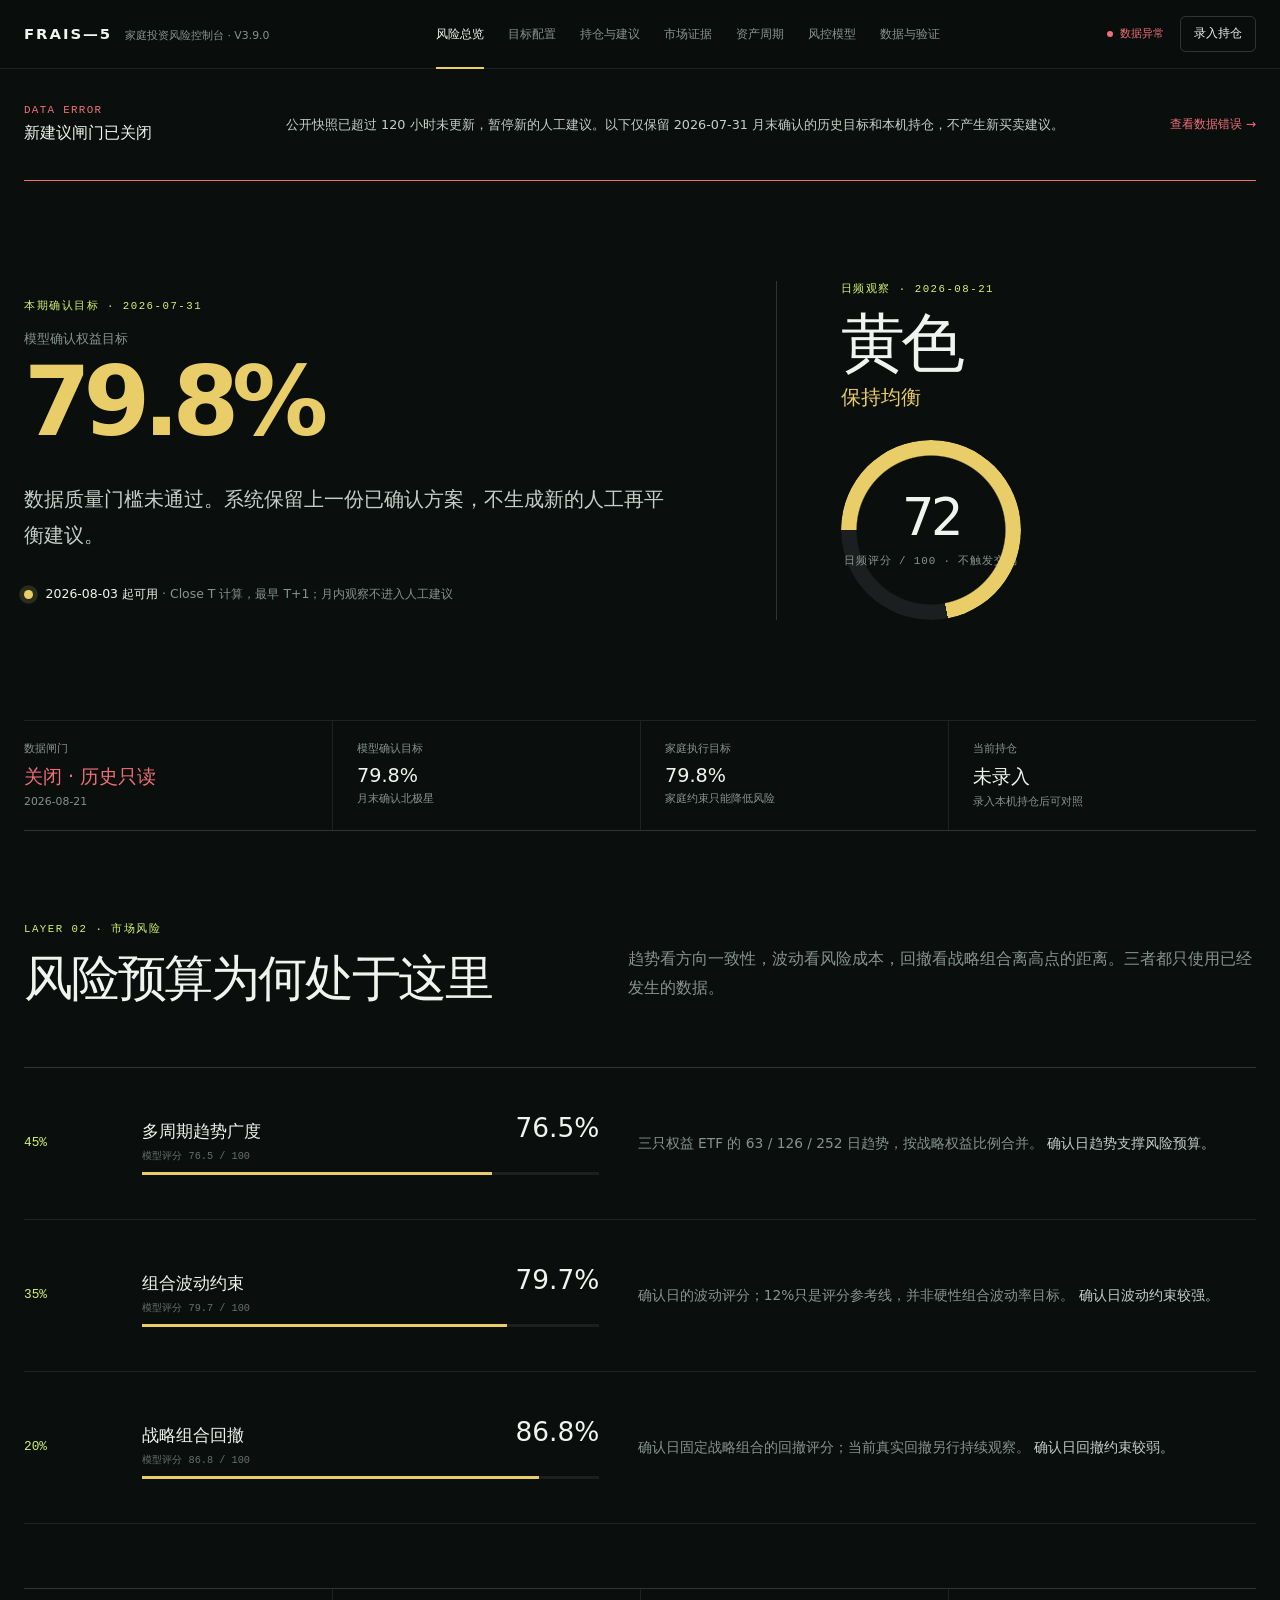
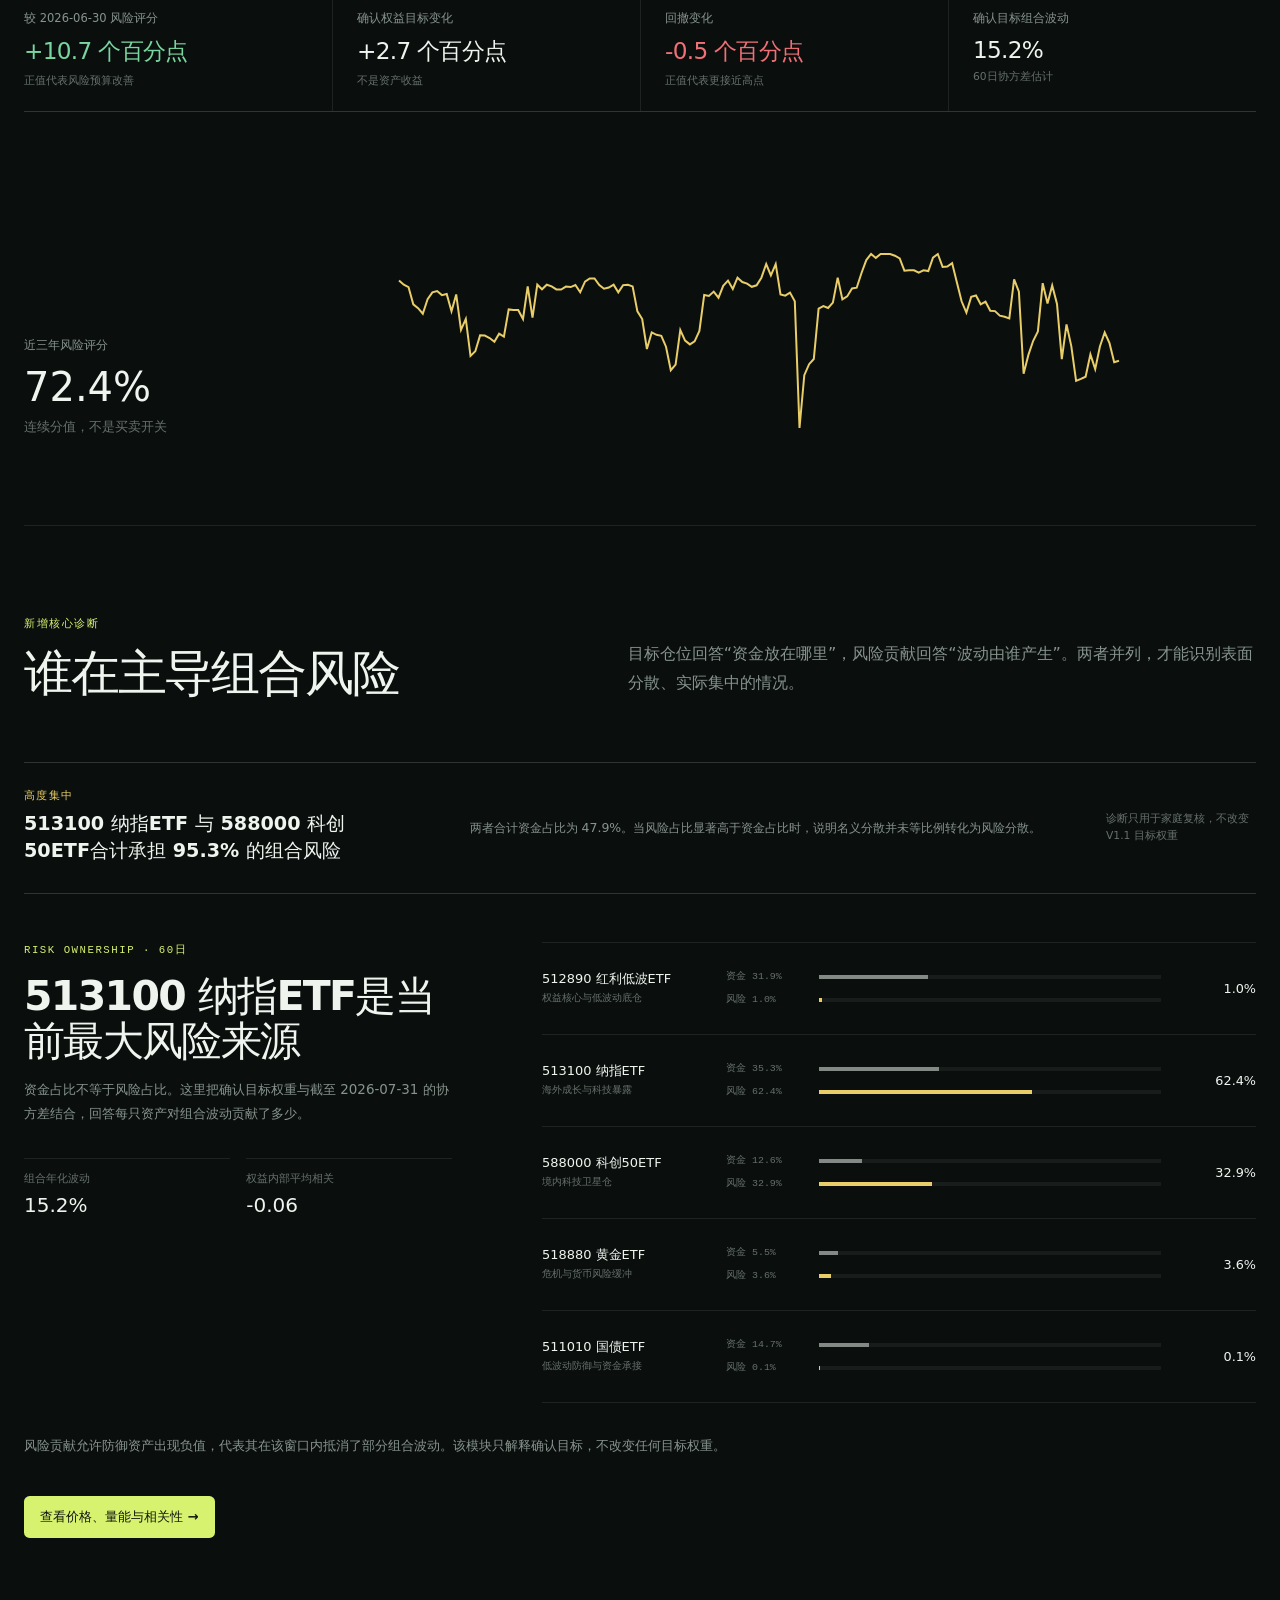
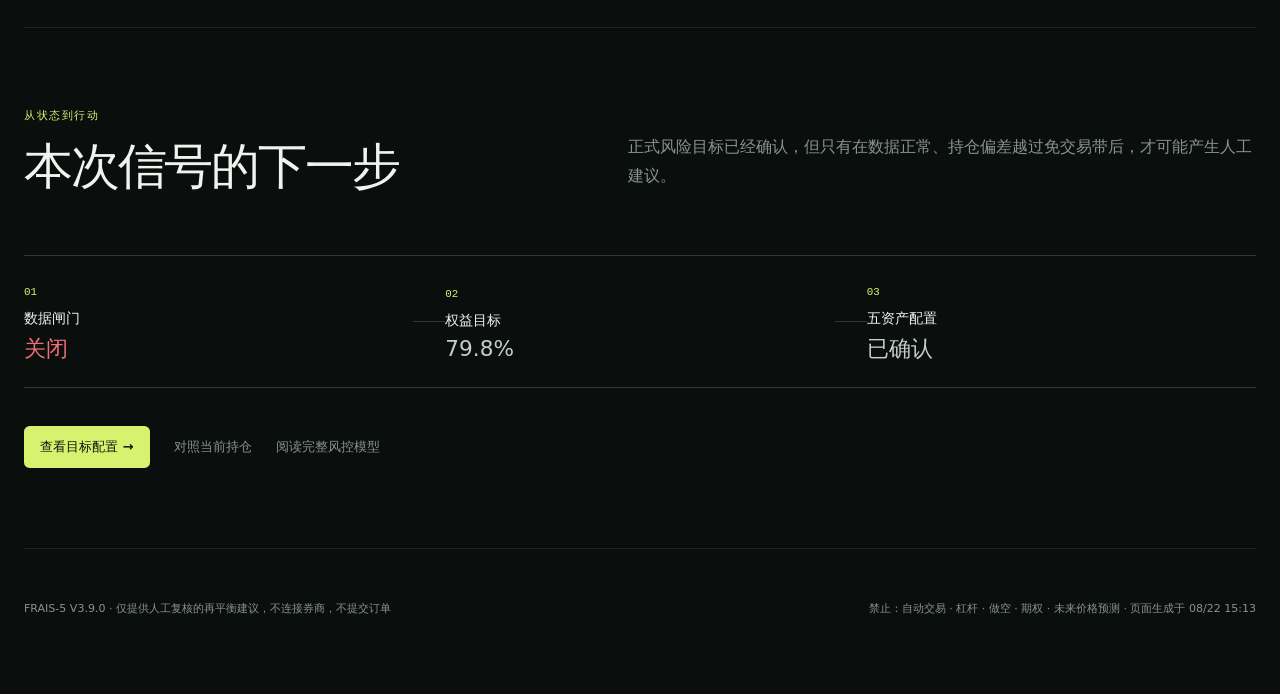
==== commit 951f7c94: "data: refresh FRAIS-5 public snapshot" ====
--- a/index.html
+++ b/index.html
@@ -8,8 +8,8 @@
     <meta name="description" content="FRAIS-5 V3：中文家庭投资风险控制台。只提供可解释的风险与人工再平衡建议，不执行交易。" />
     <link rel="icon" href="data:image/svg+xml,%3Csvg xmlns='http://www.w3.org/2000/svg' viewBox='0 0 64 64'%3E%3Crect width='64' height='64' rx='16' fill='%230a0f0e'/%3E%3Cpath d='M16 16h33v8H25v8h20v8H25v16h-9z' fill='%23d7f26f'/%3E%3C/svg%3E" />
     <title>风险总览 · FRAIS-5</title>
-    <script type="module" crossorigin src="./assets/main-D2Res7Eh.js"></script>
-    <link rel="stylesheet" crossorigin href="./assets/main-CxlRmW1p.css">
+    <script type="module" crossorigin src="./assets/main-BdGz_Hta.js"></script>
+    <link rel="stylesheet" crossorigin href="./assets/main-DfcuwRWG.css">
   </head>
   <body data-page="risk" data-root="./">
     <a class="skip-link" href="#main">跳到主要内容</a>
--- a/assets/main-DfcuwRWG.css
+++ b/assets/main-DfcuwRWG.css
@@ -0,0 +1 @@
+:root{--lightningcss-light: ;--lightningcss-dark:initial;color-scheme:dark;--bg:#0a0f0e;--surface:#111816;--surface-2:#17201d;--ink:#f0f4ee;--soft:#c5cec8;--muted:#87938d;--faint:#66706b;--line:#e9f3ec17;--line-strong:#e9f3ec2b;--accent:#d7f26f;--positive:#79d6a0;--negative:#ef7076;--warning:#e8cd68;--content:1320px;background:var(--bg);color:var(--ink);font-synthesis:none;text-rendering:optimizelegibility;font-family:-apple-system,BlinkMacSystemFont,PingFang SC,Microsoft YaHei,system-ui,sans-serif}*{box-sizing:border-box}html{scroll-behavior:smooth;scroll-padding-top:92px}body{background:var(--bg);min-width:320px;color:var(--ink);margin:0}button,input{color:inherit;font:inherit}a{color:inherit}button:focus-visible,a:focus-visible,input:focus-visible,select:focus-visible,summary:focus-visible{outline:2px solid var(--accent);outline-offset:3px}.skip-link{z-index:100;background:var(--accent);color:#12180f;padding:.7rem 1rem;text-decoration:none;position:fixed;top:-4rem;left:1rem}.skip-link:focus{top:1rem}.visually-hidden{clip:rect(0, 0, 0, 0)!important;white-space:nowrap!important;border:0!important;width:1px!important;height:1px!important;margin:-1px!important;padding:0!important;position:absolute!important;overflow:hidden!important}.boot-screen,.fatal{text-align:center;place-content:center;justify-items:center;gap:1.2rem;min-height:100svh;padding:2rem;display:grid}.boot-screen span{border:1px solid var(--line-strong);width:5rem;height:5rem;color:var(--accent);border-radius:50%;place-items:center;font:500 1.1rem/1 IBM Plex Mono,monospace;animation:1.8s ease-in-out infinite pulse;display:grid}.boot-screen p,.fatal p{color:var(--muted)}.fatal h1{letter-spacing:-.06em;max-width:700px;margin:0;font-size:clamp(2.3rem,6vw,5rem)}.shell{--regime:var(--warning);min-height:100svh}.topbar{z-index:20;border-bottom:1px solid var(--line);-webkit-backdrop-filter:blur(18px);backdrop-filter:blur(18px);background:#0a0f0ee8;position:sticky;top:0}.topbar-inner{width:min(var(--content), calc(100% - 48px));grid-template-columns:auto 1fr auto;align-items:center;gap:clamp(1.5rem,4vw,4rem);min-height:68px;margin:0 auto;display:grid}.brand{white-space:nowrap;align-items:baseline;gap:.8rem;text-decoration:none;display:flex}.brand b{letter-spacing:.13em;font-size:.93rem}.brand span{color:var(--muted);font-size:.68rem}.page-nav{justify-content:center;align-items:stretch;gap:1.5rem;height:68px;display:flex}.page-nav a{color:var(--muted);white-space:nowrap;align-items:center;font-size:.76rem;text-decoration:none;transition:color .18s;display:flex;position:relative}.page-nav a:hover,.page-nav a[aria-current=page]{color:var(--ink)}.page-nav a[aria-current=page]:after{content:"";background:var(--regime);height:2px;position:absolute;bottom:-1px;left:0;right:0}.nav-short{display:none}.top-actions{white-space:nowrap;align-items:center;gap:1rem;display:flex}.data-stamp{color:var(--muted);align-items:center;gap:.45rem;font:.66rem/1 IBM Plex Mono,monospace;display:flex}.data-stamp i{background:currentColor;border-radius:50%;width:.4rem;height:.4rem}.data-stamp.data-good{color:var(--positive)}.data-stamp.data-bad{color:var(--negative)}.quiet-button,.primary,.secondary,.text-button,.danger-link{cursor:pointer;border:0;transition:transform .18s,border-color .18s,background .18s,color .18s}.quiet-button{border:1px solid var(--line-strong);background:0 0;border-radius:.35rem;padding:.55rem .8rem;font-size:.74rem}.quiet-button:hover,.secondary:hover{border-color:var(--accent);background:#d7f26f0f}.quiet-button:active,.primary:active,.secondary:active{transform:scale(.98)}main,footer{width:min(var(--content), calc(100% - 48px));margin:0 auto}.data-error-banner{border-bottom:1px solid var(--negative);grid-template-columns:230px 1fr auto;align-items:center;gap:2rem;min-height:112px;padding:1.5rem 0;display:grid}.data-error-banner span,.data-error-banner strong{display:block}.data-error-banner span{color:var(--negative);letter-spacing:.12em;font:500 .68rem/1 IBM Plex Mono,monospace}.data-error-banner strong{margin-top:.5rem;font-size:1rem}.data-error-banner p{color:var(--soft);margin:0;font-size:.8rem;line-height:1.7}.data-error-banner a{color:var(--negative);white-space:nowrap;font-size:.76rem;text-decoration:none}.risk-hero{border-bottom:1px solid var(--line);grid-template-columns:1.15fr .85fr;align-items:center;gap:clamp(3rem,8vw,8rem);min-height:540px;padding:4rem 0;display:grid;position:relative}.risk-hero:before{content:"";z-index:-1;background:color-mix(in srgb, var(--regime) 10%, transparent);filter:blur(100px);pointer-events:none;border-radius:50%;width:32rem;height:32rem;position:absolute;top:8%;right:2%}.eyebrow{color:var(--accent);letter-spacing:.14em;text-transform:uppercase;margin:0 0 1rem;font:500 .67rem/1.5 IBM Plex Mono,monospace}.risk-hero-label{color:var(--muted);font-size:.82rem;display:block}.risk-hero h1{color:var(--regime);letter-spacing:-.075em;margin:.7rem 0 0;font-size:clamp(4.7rem,8vw,6rem);font-weight:560;line-height:.9}.risk-observation{border-left:1px solid var(--line-strong);padding-left:clamp(2rem,5vw,5rem)}.risk-observation h2{letter-spacing:-.06em;margin:0;font-size:clamp(2.4rem,5vw,4.25rem);font-weight:560;line-height:.95}.risk-observation h2 span{color:var(--regime);letter-spacing:0;margin-top:.9rem;font-size:.32em;display:block}.lead{max-width:42rem;color:var(--soft);margin:2.2rem 0 0;font-size:clamp(1rem,1.7vw,1.28rem);line-height:1.8}.signal-stamp{color:var(--muted);align-items:center;gap:.8rem;margin-top:2rem;font-size:.78rem;display:flex}.signal-stamp i{background:var(--regime);width:.55rem;height:.55rem;box-shadow:0 0 0 .3rem color-mix(in srgb, var(--regime) 15%, transparent);border-radius:50%}.signal-stamp strong{color:var(--ink);font-weight:500}.score{aspect-ratio:1;justify-self:center;place-items:center;width:min(28vw,320px);display:grid;position:relative}.score-ring{background:conic-gradient(var(--regime) calc(var(--score) * 1%), #ffffff12 0);border-radius:50%;transition:background .5s;position:absolute;inset:0;transform:rotate(-90deg);-webkit-mask:radial-gradient(circle,#0000 0 58%,#000 59%);mask:radial-gradient(circle,#0000 0 58%,#000 59%)}.score>div:last-child{text-align:center;gap:.65rem;display:grid}.score strong{letter-spacing:-.07em;font-size:clamp(3.6rem,7vw,6.4rem);font-weight:500;line-height:1}.score span{color:var(--muted);letter-spacing:.08em;font:.68rem/1.3 IBM Plex Mono,monospace}.compact-score{justify-self:start;width:min(18vw,180px);margin-top:2rem}.compact-score strong{font-size:clamp(2.5rem,4vw,3.8rem)}.status-rail{border-bottom:1px solid var(--line-strong);grid-template-columns:repeat(4,1fr);display:grid}.status-rail>div{min-width:0;padding:1.3rem 1.5rem}.status-rail>div:first-child{padding-left:0}.status-rail>div+div{border-left:1px solid var(--line)}.status-rail span,.status-rail small{color:var(--muted);font-size:.68rem;display:block}.status-rail strong{margin:.5rem 0 .35rem;font-size:1.2rem;font-weight:530;display:block}.page-intro{border-bottom:1px solid var(--line);flex-direction:column;justify-content:center;align-items:flex-start;min-height:300px;padding:3.5rem 0;display:flex}.page-intro h1{letter-spacing:-.055em;max-width:900px;margin:0;font-size:clamp(3rem,5vw,4.5rem);font-weight:600;line-height:.94}.page-intro>p:not(.eyebrow){max-width:680px;color:var(--soft);margin:1.6rem 0 0;font-size:1rem;line-height:1.75}.page-intro>.primary{margin-top:2rem}.page-intro>.page-links{margin-top:1.8rem}.model-intro{min-height:420px}.section{border-bottom:1px solid var(--line);padding:clamp(4.5rem,7vw,6rem) 0}.section.first{padding-top:3.25rem}.section.compact{padding-top:5rem;padding-bottom:5rem}.section-head{grid-template-columns:minmax(0,.9fr) minmax(330px,1.1fr);align-items:end;gap:clamp(2rem,7vw,7rem);margin-bottom:4rem;display:grid}.section-head h2{letter-spacing:-.045em;max-width:46rem;margin:0;font-size:clamp(2.15rem,3.8vw,3.65rem);font-weight:550;line-height:1.03}.section-head>p{max-width:48rem;color:var(--muted);margin:0;line-height:1.8}.factor-list{border-top:1px solid var(--line-strong)}.factor{border-bottom:1px solid var(--line);grid-template-columns:5rem minmax(260px,.85fr) minmax(320px,1.15fr);align-items:center;gap:2.4rem;min-height:9.5rem;display:grid}.factor-index{color:var(--accent);font:500 .8rem/1 IBM Plex Mono,monospace}.factor-title{justify-content:space-between;align-items:baseline;gap:1rem;display:flex}.factor-title h3{margin:0;font-size:1.08rem;font-weight:550}.factor-title strong{font-size:1.65rem;font-weight:500}.track{background:#ffffff12;height:3px;margin-top:1rem}.track i{background:var(--regime);height:100%;transition:width .7s cubic-bezier(.2,.8,.2,1);display:block}.factor-score>span{color:var(--faint);margin-top:.45rem;font:.64rem/1.3 IBM Plex Mono,monospace;display:block}.factor-score .track{margin-top:.55rem}.factor>p{color:var(--muted);font-size:.86rem;line-height:1.7}.factor>p strong{color:var(--soft);font-weight:500}.history-band{grid-template-columns:190px 1fr;align-items:end;gap:3rem;min-height:260px;margin-top:4rem;display:grid}.history-band span{color:var(--muted);font-size:.75rem;display:block}.history-band strong{margin-top:.6rem;font-size:2.5rem;font-weight:500;display:block}.history-band small{color:var(--faint);margin-top:.5rem;display:block}.sparkline{width:100%;height:190px;display:block;overflow:visible}.sparkline path{fill:none;stroke:var(--regime);stroke-width:2px;vector-effect:non-scaling-stroke}.risk-delta-strip{border-top:1px solid var(--line-strong);border-bottom:1px solid var(--line-strong);grid-template-columns:repeat(4,1fr);margin-top:4rem;display:grid}.risk-delta-strip>div{min-width:0;padding:1.4rem 1.5rem}.risk-delta-strip>div:first-child{padding-left:0}.risk-delta-strip>div+div{border-left:1px solid var(--line)}.risk-delta-strip span{color:var(--muted);font-size:.72rem;display:block}.risk-delta-strip strong{letter-spacing:-.03em;margin-top:.6rem;font-size:1.45rem;font-weight:520;display:block}.risk-delta-strip small{color:var(--faint);margin-top:.4rem;font-size:.67rem;line-height:1.4;display:block}.risk-concentration{border-top:1px solid var(--line-strong);border-bottom:1px solid var(--line-strong);grid-template-columns:minmax(300px,.8fr) minmax(420px,1.2fr) auto;align-items:center;gap:clamp(2rem,5vw,5rem);min-height:132px;margin-bottom:3rem;padding:1.5rem 0;display:grid}.risk-concentration span,.risk-concentration strong{display:block}.risk-concentration span{color:var(--warning);letter-spacing:.12em;font:500 .68rem/1 IBM Plex Mono,monospace}.risk-concentration strong{max-width:34rem;margin-top:.55rem;font-size:1.2rem;font-weight:550;line-height:1.4}.risk-concentration p{color:var(--muted);margin:0;font-size:.78rem;line-height:1.75}.risk-concentration small{max-width:150px;color:var(--faint);font-size:.67rem;line-height:1.55}.risk-ownership{grid-template-columns:minmax(280px,.75fr) minmax(480px,1.25fr);align-items:start;gap:clamp(3rem,7vw,7rem);display:grid}.risk-ownership-summary h3{letter-spacing:-.04em;max-width:26rem;margin:0;font-size:clamp(1.8rem,3.2vw,3rem);font-weight:550;line-height:1.1}.risk-ownership-summary>p:not(.eyebrow){max-width:34rem;color:var(--muted);font-size:.84rem;line-height:1.8}.risk-ownership-summary dl{grid-template-columns:1fr 1fr;gap:1rem;margin:2rem 0 0;display:grid}.risk-ownership-summary dl div{border-top:1px solid var(--line);padding-top:.8rem}.risk-ownership-summary dt{color:var(--faint);font-size:.68rem}.risk-ownership-summary dd{margin:.45rem 0 0;font-size:1.25rem}.risk-owner-list{border-top:1px solid var(--line)}.risk-owner{border-bottom:1px solid var(--line);grid-template-columns:minmax(120px,.55fr) minmax(260px,1.45fr) 76px;align-items:center;gap:1.2rem;min-height:92px;display:grid}.risk-owner-name strong{font-size:.81rem;font-weight:540;display:block}.risk-owner-name small{color:var(--faint);margin-top:.3rem;font:.62rem/1.3 IBM Plex Mono,monospace;display:block}.risk-owner-scales{gap:.65rem;display:grid}.risk-owner-scales>div{grid-template-columns:82px 1fr;align-items:center;gap:.7rem;display:grid}.risk-owner-scales span{color:var(--faint);font:.62rem/1.2 IBM Plex Mono,monospace}.risk-owner-value{text-align:right;font-size:.8rem;font-weight:540}.risk-owner-track{background:#ffffff0f;height:4px;display:block}.risk-owner-track b{transform-origin:0;height:100%;animation:.7s cubic-bezier(.2,.8,.2,1) both grow-line;display:block}.risk-owner-track.capital b{background:var(--soft);opacity:.62}.risk-owner-track.risk b{background:var(--regime)}.risk-owner-track.diversifier b{background:var(--positive);background-image:repeating-linear-gradient(135deg,#0000 0 3px,#0a0f0e73 3px 5px)}.market-intro,.cycle-intro{min-height:340px}.cycle-section{padding-top:2.5rem}.cycle-read-guide{border-top:1px solid var(--line-strong);border-bottom:1px solid var(--line-strong);grid-template-columns:1.08fr 1.12fr 1fr 1fr 1.15fr;margin-top:2.4rem;display:grid}.cycle-read-guide>div{min-width:0;padding:1.3rem 1.2rem 1.45rem}.cycle-read-guide>div:first-child{padding-left:0}.cycle-read-guide>div+div{border-left:1px solid var(--line)}.cycle-read-guide span{color:var(--accent);font:.6rem/1 IBM Plex Mono,monospace}.cycle-read-guide strong{margin-top:.6rem;font-size:.78rem;font-weight:540;display:block}.cycle-read-guide small{color:var(--faint);margin-top:.45rem;font-size:.64rem;line-height:1.55;display:block}.cycle-controls{border-top:1px solid var(--line-strong);border-bottom:1px solid var(--line-strong);grid-template-columns:auto minmax(320px,1fr) 180px;align-items:end;gap:2rem;padding:1.2rem 0 1.5rem;display:grid}.cycle-controls span{color:var(--muted);letter-spacing:.06em;justify-content:space-between;gap:1rem;margin-bottom:.65rem;font-size:.67rem;display:flex}.cycle-controls b{color:var(--ink)}.cycle-controls input{height:2px;accent-color:var(--accent);border:0;padding:0}.cycle-controls select{padding:.48rem .6rem;font-size:.72rem}.cycle-buttons{display:flex}.cycle-buttons button{border:1px solid var(--line-strong);min-height:35px;color:var(--muted);cursor:pointer;background:0 0;padding:.45rem .75rem}.cycle-buttons button+button{border-left:0}.cycle-buttons button[aria-pressed=true]{background:var(--accent);color:#111815}.cycle-status{border-bottom:1px solid var(--line);min-height:45px;color:var(--muted);flex-wrap:wrap;align-items:center;gap:.7rem 1.4rem;font:.62rem/1.4 IBM Plex Mono,monospace;display:flex}.cycle-status strong{color:var(--ink)}.cycle-status small{color:var(--faint);margin-left:auto}.cycle-summary{border-bottom:1px solid var(--line-strong);grid-template-columns:repeat(4,1fr);display:grid}.cycle-summary>div{min-width:0;padding:1.5rem}.cycle-summary>div:first-child{padding-left:0}.cycle-summary>div+div{border-left:1px solid var(--line)}.cycle-summary span{min-height:2em;color:var(--muted);font-size:.67rem;display:block}.cycle-summary strong{letter-spacing:-.04em;margin-top:.5rem;font-size:1.8rem;font-weight:520;display:block}.cycle-summary strong small{color:var(--faint);letter-spacing:0;font-size:.75rem}.cycle-scroll{min-width:1180px;padding-top:2rem}.cycle-section{overflow:hidden}[data-cycle-board]{overflow-x:auto}.cycle-heads{grid-template-columns:repeat(7,1fr);gap:.45rem;margin-bottom:.45rem;display:grid}.cycle-heads>div{border-top:3px solid var(--cycle-color);background:color-mix(in srgb, var(--cycle-color) 10%, transparent);padding:.75rem}.cycle-heads strong{color:var(--cycle-color);font-size:1rem}.cycle-heads span{float:right;color:var(--faint);font:.65rem/1.5 IBM Plex Mono,monospace}.cycle-grid{grid-template-rows:repeat(8,132px);grid-template-columns:repeat(7,1fr);grid-auto-flow:column;gap:.45rem;display:grid}.cycle-tile{border:1px solid color-mix(in srgb, var(--cycle-color) 45%, var(--line));background:color-mix(in srgb, var(--cycle-color) 8%, var(--surface));min-width:0;padding:.7rem;transition:opacity .18s,transform .18s,border-color .18s;position:relative}.cycle-tile:hover,.cycle-tile:focus{z-index:5;border-color:var(--cycle-color);outline:0;transform:translateY(-3px)}.cycle-tile.is-pending{border-style:dashed;border-color:color-mix(in srgb, var(--cycle-color) 28%, var(--line));background:color-mix(in srgb, var(--cycle-color) 2%, var(--surface))}.cycle-tile.is-pending .cycle-no-data{opacity:.72}.cycle-tile.is-muted{opacity:.17}.cycle-tile>div{justify-content:space-between;gap:.5rem;display:flex}.cycle-tile h3{color:var(--ink);white-space:nowrap;text-overflow:ellipsis;margin:0;font-size:.72rem;font-weight:560;overflow:hidden}.cycle-tile>div>span{color:var(--muted);font:.6rem/1.2 IBM Plex Mono,monospace}.cycle-tile>small{color:var(--faint);letter-spacing:.05em;margin-top:.25rem;font:.52rem/1.2 IBM Plex Mono,monospace;display:block}.cycle-spark{width:100%;height:38px;margin-top:.25rem;display:block}.cycle-spark line{stroke:var(--line);stroke-width:.6px}.cycle-spark polyline{fill:none;stroke-width:1.6px;vector-effect:non-scaling-stroke}.cycle-no-data{height:38px;color:var(--faint);align-items:center;font-size:.55rem;display:flex}.cycle-tile>dl{grid-template-columns:1fr 1fr;gap:.5rem;margin:0;display:grid}.cycle-tile>dl div{min-width:0}.cycle-tile dt{color:var(--faint);white-space:nowrap;text-overflow:ellipsis;font-size:.52rem;overflow:hidden}.cycle-tile dd{color:var(--ink);margin:.15rem 0 0;font:.62rem/1.2 IBM Plex Mono,monospace}.cycle-tile>footer{color:var(--faint);justify-content:space-between;margin-top:.4rem;font-size:.5rem;display:flex}.cycle-tile>aside{z-index:10;border:1px solid var(--line-strong);background:#111817;width:280px;max-height:390px;padding:1rem;display:none;position:absolute;bottom:calc(100% + .45rem);left:50%;overflow:auto;transform:translate(-50%);box-shadow:0 14px 35px #00000073}.cycle-tile:hover>aside,.cycle-tile:focus>aside{display:block}.cycle-tile>aside strong{font-size:.95rem}.cycle-tile>aside p{color:var(--muted);font-size:.63rem;line-height:1.65}.cycle-tile>aside em{color:var(--warning);font-style:normal}.cycle-tile>aside dl{border-top:1px solid var(--line);margin:.8rem 0}.cycle-tile>aside dl div{justify-content:space-between;padding-top:.45rem;display:flex}.cycle-tile>aside dd{margin:0}.cycle-tile>aside a{color:var(--accent);font-size:.63rem}.market-workspace-section{padding-top:2.5rem}.market-toolbar{grid-template-columns:1fr auto;align-items:end;gap:2rem;margin-bottom:3rem;display:grid}.asset-switcher{border-top:1px solid var(--line-strong);border-bottom:1px solid var(--line-strong);grid-template-columns:repeat(5,1fr);display:grid}.asset-switcher button,.range-switcher button{color:var(--muted);cursor:pointer;background:0 0;border:0}.asset-switcher button{text-align:left;border-right:1px solid var(--line);min-height:72px;padding:1rem;transition:color .18s,background .18s}.asset-switcher button:first-child{padding-left:0}.asset-switcher button:last-child{border-right:0}.asset-switcher button:hover,.asset-switcher button[aria-pressed=true]{color:var(--ink);background:#d7f26f09}.asset-switcher button[aria-pressed=true]{box-shadow:inset 0 2px var(--regime)}.asset-switcher span{font-size:.76rem;font-weight:540;display:block}.asset-switcher small{color:var(--faint);margin-top:.4rem;font:.59rem/1.4 IBM Plex Mono,monospace;display:block}.range-switcher{border:1px solid var(--line-strong);border-radius:.35rem;gap:.25rem;padding:.25rem;display:flex}.range-switcher button{white-space:nowrap;border-radius:.22rem;padding:.48rem .65rem;font-size:.69rem}.range-switcher button[aria-pressed=true]{background:var(--accent);color:#12180f}.market-metrics{margin-bottom:3rem}.market-layout{grid-template-columns:minmax(0,1fr) 285px;align-items:stretch;gap:3rem;display:grid}.market-chart{border-top:1px solid var(--line-strong);border-bottom:1px solid var(--line-strong);min-width:0;min-height:620px;padding:1.2rem 0 0;transition:opacity .2s,transform .2s}.market-chart.is-changing{opacity:.35;transform:translateY(4px)}.chart-legend{min-height:34px;color:var(--muted);flex-wrap:wrap;align-items:center;gap:.8rem 1.5rem;font-size:.67rem;display:flex}.chart-legend span{align-items:center;gap:.45rem;display:flex}.chart-legend i{width:18px;height:2px;display:block}.legend-price{background:var(--accent)}.legend-ma63{background:var(--positive)}.legend-ma252{background:var(--warning)}.chart-range-label{color:var(--faint);margin-left:auto;font-family:IBM Plex Mono,monospace}.chart-canvas{position:relative}.chart-canvas svg{touch-action:pan-y;width:100%;height:auto;display:block}.chart-canvas svg:focus-visible{outline:2px solid var(--accent);outline-offset:4px}.chart-grid line{stroke:var(--line);stroke-width:1px;vector-effect:non-scaling-stroke}.chart-grid text,.axis-date,.volume-label{fill:var(--faint);font-family:IBM Plex Mono,monospace;font-size:10px}.price-area{fill:color-mix(in srgb, var(--regime) 8%, transparent)}.price-line,.ma-line{fill:none;vector-effect:non-scaling-stroke}.price-line{stroke:var(--accent);stroke-width:2px}.ma-line{stroke-width:1.25px;stroke-dasharray:5 4;opacity:.85}.ma63{stroke:var(--positive)}.ma252{stroke:var(--warning)}.volume-divider{stroke:var(--line-strong);stroke-width:1px;vector-effect:non-scaling-stroke}.volume-bar{fill:var(--positive);opacity:.48}.volume-bar.down{fill:var(--negative);opacity:.42}.chart-crosshair{stroke:var(--soft);stroke-width:1px;stroke-dasharray:3 4;opacity:0;vector-effect:non-scaling-stroke;pointer-events:none}.chart-crosshair.visible{opacity:.6}.market-tooltip{z-index:3;border:1px solid var(--line-strong);pointer-events:none;background:#080c0bf0;border-radius:.3rem;min-width:190px;padding:.75rem .85rem;position:absolute;top:3.2rem;transform:translate(-20%);box-shadow:0 12px 40px #00000052}.market-tooltip strong,.market-tooltip span{display:block}.market-tooltip strong{margin-bottom:.4rem;font-size:.72rem}.market-tooltip span{color:var(--muted);font:.63rem/1.6 IBM Plex Mono,monospace}.market-interpretation{border-top:1px solid var(--line-strong);border-left:1px solid var(--line);border-bottom:1px solid var(--line-strong);padding:2rem 0 1.5rem 2rem}.market-interpretation h3{letter-spacing:-.035em;margin:0;font-size:1.6rem;font-weight:550;line-height:1.15}.market-interpretation>p:not(.eyebrow){color:var(--muted);font-size:.78rem;line-height:1.75}.market-interpretation p strong{color:var(--ink);font-weight:550}.market-interpretation dl{border-top:1px solid var(--line);margin:2rem 0}.market-interpretation dl div{border-bottom:1px solid var(--line);justify-content:space-between;gap:1rem;padding:.7rem 0;display:flex}.market-interpretation dt,.market-interpretation dd{font-size:.69rem}.market-interpretation dt{color:var(--faint)}.market-interpretation dd{text-align:right;margin:0}.market-interpretation>small{color:var(--faint);font-size:.67rem;line-height:1.65;display:block}.correlation-layout{grid-template-columns:minmax(0,1fr) 330px;align-items:start;gap:clamp(3rem,7vw,7rem);display:grid}.correlation-table th,.correlation-table td{text-align:center}.correlation-table th:first-child{text-align:left;min-width:145px}.correlation-table tbody th strong,.correlation-table tbody th small{display:block}.correlation-table tbody th strong{color:var(--ink);font-size:.74rem}.correlation-table tbody th small{color:var(--faint);margin-top:.25rem;font:.61rem/1 IBM Plex Mono,monospace}.correlation-cell{background:color-mix(in srgb, var(--accent) calc(var(--strength) * 36%), transparent);border-radius:.2rem;place-items:center;width:48px;height:36px;font:.66rem/1 IBM Plex Mono,monospace;display:inline-grid}.correlation-cell.inverse{background:color-mix(in srgb, var(--positive) calc(var(--strength) * 34%), transparent)}.correlation-layout aside{border-left:1px solid var(--line);padding-left:2rem}.correlation-layout aside h3{margin:0;font-size:1.7rem;font-weight:540}.correlation-layout aside p:not(.eyebrow){color:var(--muted);font-size:.82rem;line-height:1.8}.correlation-layout aside p strong{color:var(--ink);font-weight:550}.correlation-layout aside small{color:var(--faint);font-size:.67rem;line-height:1.7}.evidence-notes{border-top:1px solid var(--line-strong);grid-template-columns:repeat(3,1fr);display:grid}.evidence-notes article{border-bottom:1px solid var(--line);min-height:180px;padding:1.8rem 2rem 1.5rem 0}.evidence-notes article+article{border-left:1px solid var(--line);padding-left:2rem}.evidence-notes span{color:var(--accent);font:.66rem/1 IBM Plex Mono,monospace}.evidence-notes h3{margin:1rem 0 .6rem;font-size:1rem;font-weight:550}.evidence-notes p{color:var(--muted);margin:0;font-size:.76rem;line-height:1.7}.decision-path{border-top:1px solid var(--line-strong);border-bottom:1px solid var(--line-strong);grid-template-columns:1fr 32px 1fr 32px 1fr;align-items:center;display:grid}.decision-path>div{padding:1.5rem 0}.decision-path>i{background:var(--line-strong);height:1px}.decision-path span{color:var(--accent);font:.68rem/1 IBM Plex Mono,monospace}.decision-path strong{margin-top:.65rem;font-size:.9rem;display:block}.decision-path p{color:var(--soft);margin:.35rem 0 0;font-size:1.35rem}.page-links{flex-wrap:wrap;align-items:center;gap:1.5rem;margin-top:2.4rem;display:flex}.page-links a{color:var(--muted);font-size:.82rem;text-decoration:none}.page-links a:hover{color:var(--accent)}.page-links .primary-link{background:var(--accent);color:#12180f;border-radius:.35rem;padding:.75rem 1rem;font-weight:650}.metric-strip{border-top:1px solid var(--line-strong);border-bottom:1px solid var(--line-strong);grid-template-columns:repeat(4,1fr);margin-bottom:4rem;display:grid}.metric-strip>div{min-width:0;padding:1.45rem 1.6rem}.metric-strip>div:first-child{padding-left:0}.metric-strip>div+div{border-left:1px solid var(--line)}.metric-strip span,.audit-strip span{color:var(--muted);font-size:.72rem;display:block}.metric-strip strong{letter-spacing:-.03em;margin-top:.65rem;font-size:clamp(1.25rem,2vw,1.8rem);font-weight:500;display:block}.metric-strip strong.small-value{letter-spacing:0;font-size:1rem;line-height:1.5}.metric-strip small{color:var(--faint);margin-top:.45rem;font-size:.7rem;display:block}.table-scroll{overscroll-behavior-inline:contain;width:100%;overflow-x:auto}.table-edge{border-top:1px solid var(--line-strong)}table{border-collapse:collapse;white-space:nowrap;width:100%}th{color:var(--faint);text-align:right;border-bottom:1px solid var(--line-strong);padding:1rem .8rem;font-size:.67rem;font-weight:500}th:first-child,td:first-child{text-align:left;padding-left:0}td{text-align:right;border-bottom:1px solid var(--line);padding:1.25rem .8rem;font-size:.82rem}.asset-table tbody tr{transition:color .15s,background .15s}.asset-table tbody tr:hover,.asset-table tbody tr.active{color:var(--accent);background:#d7f26f06}.asset-select{width:100%;color:inherit;text-align:left;cursor:pointer;background:0 0;border:0;padding:0}.asset-select strong{font-size:.93rem;font-weight:550;display:block}.asset-select span{color:var(--muted);margin-top:.3rem;font-size:.66rem;display:block}.asset-table td small{color:var(--faint);margin-top:.28rem;font-size:.61rem;display:block}.asset-mobile-list{border-top:1px solid var(--line-strong);display:none}.asset-mobile-row{border-bottom:1px solid var(--line)}.asset-mobile-row summary{cursor:pointer;grid-template-columns:1fr 1.25fr auto;align-items:center;gap:1rem;min-height:86px;list-style:none;display:grid}.asset-mobile-row summary::-webkit-details-marker{display:none}.asset-mobile-row summary span>strong,.asset-mobile-row summary span>small{display:block}.asset-mobile-row summary span>small{color:var(--faint);margin-bottom:.35rem;font-size:.65rem}.asset-mobile-row summary>b{text-align:right;min-width:56px;font-size:.84rem}.asset-mobile-detail{padding:0 0 1.5rem}.asset-mobile-detail dl{grid-template-columns:1fr 1fr;gap:.7rem 1.25rem;margin:0;display:grid}.asset-mobile-detail dl div{border-top:1px solid var(--line);padding-top:.7rem}.asset-mobile-detail dt{color:var(--faint);font-size:.65rem}.asset-mobile-detail dd{margin:.35rem 0 0;font-size:.76rem}.asset-mobile-detail p{color:var(--muted);margin:1rem 0 0;font-size:.74rem;line-height:1.7}.positive{color:var(--positive)!important}.negative{color:var(--negative)!important}.warning{color:var(--warning)!important}.asset-inspector{border-top:1px solid var(--line-strong);grid-template-columns:.8fr 1fr 1.2fr;align-items:start;gap:3rem;margin-top:3rem;padding-top:2rem;display:grid}.asset-inspector h3{margin:0;font-size:2rem;font-weight:540}.asset-inspector>p:nth-child(3){color:var(--muted);margin:0;line-height:1.75}.asset-inspector>p strong{color:var(--ink);font-weight:500}.asset-inspector dl{gap:.7rem;margin:0;display:grid}.asset-inspector dl div{border-bottom:1px solid var(--line);justify-content:space-between;gap:1rem;padding-bottom:.65rem;display:flex}.asset-inspector dt{color:var(--muted);font-size:.72rem}.asset-inspector dd{margin:0;font-size:.76rem}.advice-meta{color:var(--muted);border-top:1px solid var(--line-strong);border-bottom:1px solid var(--line-strong);flex-wrap:wrap;gap:1.2rem 3rem;padding:1.2rem 0;font-size:.76rem;display:flex}.advice-meta strong{color:var(--ink);margin-left:.4rem;font-weight:500}.decision-note{border-top:2px solid var(--accent);max-width:58rem;margin-top:4rem;padding-top:1.5rem}.decision-note.blocked{border-color:var(--negative)}.decision-note.calm{border-color:var(--positive)}.decision-note>strong{font-size:clamp(1.7rem,4vw,3rem);font-weight:540}.decision-note p{color:var(--muted);line-height:1.75}.text-button{color:var(--accent);background:0 0;padding:.5rem 0}.advice-list{border-top:1px solid var(--line-strong);margin-top:3rem}.advice-row{border-bottom:1px solid var(--line);grid-template-columns:220px 180px 1fr;align-items:center;gap:2rem;min-height:7rem;display:grid}.advice-row.muted{opacity:.5}.advice-row span{color:var(--muted);font:.7rem/1.4 IBM Plex Mono,monospace;display:block}.advice-row strong{margin-top:.25rem;font-weight:540;display:block}.advice-row b{font-size:1.05rem;font-weight:540}.advice-row b small{color:var(--muted);margin-top:.35rem;font-size:.62rem;font-weight:400;display:block}.advice-row p{color:var(--muted);margin:0;font-size:.81rem;line-height:1.65}.gate-scale{grid-template-columns:1.5fr 1.5fr 2fr 1fr;margin-top:1rem;display:grid}.gate-scale span{border-top:3px solid var(--positive);border-bottom:1px solid var(--line);min-height:78px;color:var(--muted);padding:1rem;font-size:.73rem}.gate-scale span:nth-child(2){border-top-color:var(--warning)}.gate-scale span:nth-child(3){border-top-color:#ee9b62}.gate-scale span:nth-child(4){border-top-color:var(--negative)}.gate-scale b{color:var(--ink);font:500 .8rem/1.7 IBM Plex Mono,monospace}.policy-rail{border-top:1px solid var(--line-strong);border-bottom:1px solid var(--line-strong);grid-template-columns:1fr 40px 1fr 40px 1fr;align-items:center;margin:0 0 4rem;display:grid}.policy-rail>div{padding:1.2rem 0}.policy-rail>i{color:var(--faint);text-align:center;font-style:normal}.policy-rail span{color:var(--muted);font-size:.7rem;display:block}.policy-rail strong{margin-top:.5rem;font-size:1.35rem;font-weight:520;display:block}.decision-brief{border-bottom:1px solid var(--line-strong);grid-template-columns:minmax(280px,.75fr) minmax(560px,1.25fr);align-items:start;gap:clamp(3rem,7vw,7rem);padding:3.5rem 0;display:grid}.decision-brief-title h2{letter-spacing:-.045em;max-width:34rem;margin:0;font-size:clamp(2rem,3.7vw,3.5rem);font-weight:550;line-height:1.06}.decision-brief-title>p:not(.eyebrow){max-width:34rem;color:var(--muted);margin:1.2rem 0 0;font-size:.82rem;line-height:1.75}.decision-brief-ledger{border-top:1px solid var(--line-strong)}.decision-brief-ledger>div{border-bottom:1px solid var(--line);grid-template-columns:120px minmax(220px,1fr) minmax(170px,.7fr);align-items:center;gap:1.5rem;min-height:78px;display:grid}.decision-brief-ledger span,.decision-brief-ledger small{color:var(--muted);font-size:.69rem;line-height:1.5}.decision-brief-ledger strong{font-size:.82rem;font-weight:540;line-height:1.55}.household-policy-summary{border-top:1px solid var(--line-strong);border-bottom:1px solid var(--line-strong);grid-template-columns:180px 1fr;align-items:start;gap:1.5rem 3rem;margin:0 0 4rem;padding:1.5rem 0;display:grid}.household-policy-summary>div span{color:var(--muted);font-size:.7rem;display:block}.household-policy-summary>div strong{margin-top:.55rem;font-size:1.15rem;font-weight:530;display:block}.household-policy-summary>p{max-width:52rem;color:var(--muted);grid-column:2;margin:0;font-size:.75rem;line-height:1.7}.household-policy-summary dl{grid-template-columns:repeat(3,1fr);gap:1.5rem;margin:0;display:grid}.household-policy-summary dl div{border-left:1px solid var(--line);padding-left:1.2rem}.household-policy-summary dt{color:var(--faint);font-size:.66rem}.household-policy-summary dd{margin:.45rem 0 0;font-size:.78rem;line-height:1.55}.danger-link{color:var(--faint);text-underline-offset:.25rem;background:0 0;margin-top:2.5rem;padding:0;font-size:.72rem;text-decoration:underline}.danger-link:hover{color:var(--negative)}.allocation-hero{border-bottom:1px solid var(--line);grid-template-columns:1.05fr .95fr;align-items:center;gap:clamp(3rem,8vw,8rem);min-height:450px;padding:4rem 0;display:grid}.allocation-hero h1{letter-spacing:-.06em;margin:0;font-size:clamp(3.4rem,5vw,4.8rem);font-weight:600;line-height:.92}.allocation-hero>div:first-child>p:not(.eyebrow){max-width:660px;color:var(--soft);margin:1.7rem 0 0;font-size:1rem;line-height:1.8}.allocation-north-star{border-left:1px solid var(--line-strong);padding-left:clamp(2rem,5vw,5rem)}.allocation-north-star>span{color:var(--muted);font-size:.75rem}.allocation-north-star>strong{color:var(--regime);letter-spacing:-.07em;margin-top:.8rem;font-size:clamp(4rem,8vw,7rem);font-weight:550;line-height:.9;display:block}.allocation-north-star p{color:var(--soft);margin:1rem 0 0;font-size:1.2rem}.allocation-north-star small{color:var(--faint);margin-top:.6rem;display:block}.north-star-range{margin-top:1.6rem}.north-star-range>div{color:var(--faint);justify-content:space-between;gap:.8rem;font-size:.62rem;display:flex}.north-star-range>div b{color:var(--soft);font-weight:500}.north-star-range>i{background:linear-gradient(90deg, var(--warning), var(--positive));height:3px;margin-top:.55rem;display:block;position:relative}.north-star-range>i b{border:2px solid var(--bg);background:var(--regime);width:11px;height:11px;box-shadow:0 0 0 1px var(--regime);border-radius:50%;position:absolute;top:50%;transform:translate(-50%,-50%)}.north-star-money{border-top:1px solid var(--line);grid-template-columns:1fr 1fr;gap:1rem;margin-top:1.5rem;padding-top:1.1rem;display:grid}.north-star-money span{color:var(--faint);font-size:.64rem;display:block}.north-star-money strong{margin-top:.35rem;font-size:.92rem;font-weight:520;display:block}.scope-rail{border-bottom:1px solid var(--line-strong);grid-template-columns:repeat(3,1fr) auto;align-items:center;min-height:104px;display:grid}.scope-rail>div{min-width:0;padding:1.25rem 1.5rem}.scope-rail>div:first-child{padding-left:0}.scope-rail>div+div{border-left:1px solid var(--line)}.scope-rail span,.scope-rail small{color:var(--muted);font-size:.67rem;display:block}.scope-rail strong{margin:.45rem 0 .3rem;font-size:1.25rem;font-weight:520;display:block}.scope-rail a{color:var(--accent);white-space:nowrap;font-size:.74rem;text-decoration:none}.target-board{border-bottom:1px solid var(--line);padding:3.5rem 0 4.25rem}.target-board-head{grid-template-columns:1fr 1fr;align-items:end;gap:3rem;display:grid}.target-board-head h2{letter-spacing:-.05em;margin:0;font-size:clamp(2rem,4vw,3.6rem);font-weight:550;line-height:1}.target-board-head>p{max-width:500px;color:var(--muted);justify-self:end;margin:0;font-size:.82rem;line-height:1.7}.allocation-bar{background:var(--surface);height:72px;margin-top:3rem;display:flex;overflow:hidden}.allocation-bar>span{place-items:center;min-width:2px;transition:filter .2s,width .7s cubic-bezier(.2,.8,.2,1);display:grid}.allocation-bar>span:hover{filter:brightness(1.16)}.allocation-bar i{color:#0a0f0e;font-size:.72rem;font-style:normal;font-weight:700}.target-a{background:#80b49a!important}.target-b{background:var(--accent)!important}.target-c{background:#b6c6be!important}.target-d{background:#e5c76b!important}.target-e{background:#65756d!important}.allocation-legend{grid-template-columns:repeat(5,1fr);margin-top:1.3rem;display:grid}.allocation-legend>div{grid-template-columns:10px 1fr auto;align-items:start;gap:.65rem;padding-right:1rem;display:grid}.allocation-legend>div+div{border-left:1px solid var(--line);padding-left:1rem}.allocation-legend i,.target-identity>i{border-radius:50%;width:8px;height:8px;margin-top:.3rem}.allocation-legend span{color:var(--soft);font-size:.72rem}.allocation-legend small{color:var(--faint);margin-top:.2rem;font:.64rem/1 IBM Plex Mono,monospace;display:block}.allocation-legend strong{font-size:.84rem;font-weight:550}.target-list{border-top:1px solid var(--line-strong)}.target-row{border-bottom:1px solid var(--line);grid-template-columns:1.1fr 180px 190px minmax(330px,1.4fr);align-items:center;gap:2rem;min-height:150px;display:grid}.target-identity{grid-template-columns:10px 1fr;align-items:start;gap:.8rem;display:grid}.target-identity strong{font-size:1rem;font-weight:550;display:block}.target-identity span{color:var(--muted);margin-top:.35rem;font-size:.68rem;line-height:1.5;display:block}.target-number>strong,.target-cash>strong{letter-spacing:-.03em;font-size:1.45rem;font-weight:520;display:block}.target-number>span,.target-cash>span{color:var(--faint);margin-top:.45rem;font-size:.67rem;display:block}.target-number>small{color:var(--muted);margin-top:.35rem;font-size:.65rem;line-height:1.5;display:block}.target-number b{font-weight:500}.decision-history{border-top:1px solid var(--line-strong);border-bottom:1px solid var(--line-strong)}.decision-history>summary{min-height:72px;color:var(--muted);cursor:pointer;justify-content:space-between;align-items:center;gap:2rem;display:flex}.decision-history>summary span{font-size:.78rem}.decision-history>summary strong{color:var(--accent);font-size:.75rem;font-weight:520}.decision-history[open]>summary strong{color:var(--muted)}.decision-history>p{color:var(--faint);margin:1.5rem 0 2rem;font-size:.7rem}.decision-timeline{border-top:1px solid var(--line)}.decision-timeline-item{border-bottom:1px solid var(--line);grid-template-columns:minmax(280px,.7fr) minmax(520px,1.3fr);gap:clamp(2rem,6vw,6rem);padding:1.5rem 0;display:grid}.decision-timeline-item.current{background:linear-gradient(90deg,#d7f26f09,#0000 70%)}.decision-timeline-head{grid-template-columns:1fr auto;align-content:start;gap:.35rem 1rem;display:grid}.decision-timeline-head time{color:var(--accent);font:500 .68rem/1.4 IBM Plex Mono,monospace}.decision-timeline-head span{color:var(--muted);text-align:right;font-size:.68rem}.decision-timeline-head strong{font-size:1.25rem;font-weight:530}.decision-timeline-head small{color:var(--muted);grid-column:1/-1;font-size:.68rem;line-height:1.55}.decision-timeline-item dl{grid-template-columns:repeat(5,1fr);margin:0;display:grid}.decision-timeline-item dl div{border-left:1px solid var(--line);min-width:0;padding:.2rem .8rem}.decision-timeline-item dt{min-height:2.6rem;color:var(--faint);font-size:.64rem;line-height:1.4}.decision-timeline-item dd{margin:.45rem 0 0;font-size:.85rem}.target-explain p{color:var(--muted);margin:0;font-size:.78rem;line-height:1.7}.target-explain>span{color:var(--accent);margin-top:.6rem;font:.65rem/1.4 IBM Plex Mono,monospace;display:inline-block}.formation-steps{border-top:1px solid var(--line-strong)}.formation-steps article{border-bottom:1px solid var(--line);grid-template-columns:150px minmax(270px,.9fr) minmax(360px,1.4fr);align-items:center;gap:2.5rem;min-height:128px;display:grid}.formation-steps span{color:var(--accent);font:.68rem/1.4 IBM Plex Mono,monospace}.formation-steps strong{font-size:1.08rem;font-weight:540;line-height:1.5}.formation-steps p{color:var(--muted);font-size:.8rem;line-height:1.7}.model-summary{border-bottom:1px solid var(--line);grid-template-columns:repeat(5,1fr);display:grid}.model-summary>div{padding:2rem 1.4rem}.model-summary>div:first-child{padding-left:0}.model-summary>div+div{border-left:1px solid var(--line)}.model-summary span{color:var(--accent);font:.68rem/1 IBM Plex Mono,monospace}.model-summary strong{margin-top:.8rem;font-size:.88rem;display:block}.model-summary p{color:var(--faint);margin:.45rem 0 0;font-size:.71rem;line-height:1.5}.document-layout{grid-template-columns:220px minmax(0,780px);align-items:start;gap:clamp(4rem,10vw,10rem);padding:5rem 0 9rem;display:grid}.document-toc{scrollbar-width:thin;max-height:calc(100svh - 120px);padding-right:1.3rem;position:sticky;top:96px;overflow:auto}.document-toc>p{color:var(--ink);margin:0 0 1rem;font-size:.78rem;font-weight:550}.document-toc nav{border-top:1px solid var(--line-strong);display:grid}.document-toc a{color:var(--faint);border-bottom:1px solid var(--line);padding:.54rem 0;font-size:.69rem;line-height:1.4;text-decoration:none;transition:color .15s}.document-toc a:hover,.document-toc a.active{color:var(--accent)}.document-toc>a{border:0;margin-top:1rem;display:block}.markdown-body{min-width:0}.markdown-body h1{letter-spacing:-.05em;margin:0 0 1.5rem;font-size:clamp(2.5rem,5vw,4.5rem);line-height:1}.markdown-body h2{border-top:1px solid var(--line-strong);letter-spacing:-.035em;margin:5rem 0 1.3rem;padding-top:1.5rem;scroll-margin-top:96px;font-size:clamp(1.7rem,3vw,2.7rem);font-weight:550;line-height:1.2}.markdown-body h2:first-of-type{margin-top:3rem}.markdown-body h3{color:var(--soft);margin:2.4rem 0 1rem;font-size:1.05rem;font-weight:550}.markdown-body p,.markdown-body li{color:var(--muted);font-size:.9rem;line-height:1.9}.markdown-body strong{color:var(--ink);font-weight:550}.markdown-body a{color:var(--accent)}.markdown-body blockquote{border-left:2px solid var(--accent);background:var(--surface);color:var(--soft);margin:0 0 3rem;padding:1.2rem 1.5rem;line-height:1.8}.markdown-body code{overflow-wrap:anywhere;word-break:break-word;color:var(--accent);background:#ffffff12;border-radius:.25rem;padding:.12rem .35rem;font-family:IBM Plex Mono,monospace;font-size:.83em}.markdown-body pre{border:1px solid var(--line);background:#080c0b;margin:1.5rem 0 2rem;padding:1.4rem;overflow:auto}.markdown-body pre code{color:var(--soft);background:0 0;padding:0;font-size:.78rem;line-height:1.75}.markdown-body ul,.markdown-body ol{padding-left:1.25rem}.markdown-table{border-top:1px solid var(--line-strong);margin:1.8rem 0 2.4rem;overflow-x:auto}.markdown-table th,.markdown-table td{text-align:left;white-space:normal;vertical-align:top;line-height:1.6}.health-banner{border-bottom:1px solid var(--line-strong);grid-template-columns:260px 1fr auto;align-items:center;gap:3rem;min-height:150px;display:grid}.health-banner>div span{color:var(--positive);letter-spacing:.12em;font:500 .7rem/1 IBM Plex Mono,monospace;display:block}.health-banner.blocked>div span{color:var(--negative)}.health-banner>div strong{margin-top:.7rem;font-size:1.5rem;font-weight:540;display:block}.health-banner p{color:var(--soft);line-height:1.7}.health-banner small{color:var(--faint);font-size:.69rem}.audit-strip{border-top:1px solid var(--line-strong);border-bottom:1px solid var(--line-strong);grid-template-columns:repeat(4,1fr);margin-bottom:2rem;display:grid}.audit-strip>div{padding:1.4rem}.audit-strip>div:first-child{padding-left:0}.audit-strip>div+div{border-left:1px solid var(--line)}.audit-strip strong{margin-top:.55rem;font-size:.8rem;font-weight:500;line-height:1.55;display:block}.mono{color:var(--accent);font-family:IBM Plex Mono,monospace}.health-pass{border-left:2px solid var(--positive);color:var(--muted);margin:2rem 0 3rem;padding-left:1rem;font-size:.8rem;line-height:1.7}.issue-list{border-top:1px solid var(--line);margin:2rem 0}.issue-list p{border-bottom:1px solid var(--line);grid-template-columns:180px 1fr;margin:0;padding:.8rem 0;display:grid}.issue-list span{color:var(--muted)}.provider-table td:first-child strong,.metrics-table td:first-child strong{font-weight:550}.metrics-table tr.selected{color:var(--accent);background:#d7f26f06}.priority-metrics{white-space:normal}.priority-metrics th,.priority-metrics td{min-width:92px}.priority-metrics th:first-child,.priority-metrics td:first-child{min-width:190px}.metrics-details{border-bottom:1px solid var(--line);margin-top:1.5rem}.metrics-details summary{min-height:52px;color:var(--muted);cursor:pointer;align-items:center;font-size:.75rem;display:flex}.metrics-details[open] summary{color:var(--accent)}.metrics-details .table-scroll{padding-bottom:1rem}.evidence-grade{border-left:2px solid var(--warning);margin-bottom:3rem;padding:1.3rem 0 1.3rem 1.2rem}.evidence-grade strong,.evidence-grade span{display:block}.evidence-grade span{color:var(--warning);margin-top:.35rem;font-size:.72rem}.evidence-grade p{max-width:54rem;color:var(--muted);margin:.7rem 0 0;font-size:.76rem;line-height:1.65}.validation-ledger{border-top:1px solid var(--line-strong);border-bottom:1px solid var(--line-strong);grid-template-columns:repeat(3,1fr);margin:0 0 3rem;display:grid}.validation-ledger>div{padding:1.3rem 1.5rem}.validation-ledger>div:first-child{padding-left:0}.validation-ledger>div+div{border-left:1px solid var(--line)}.validation-ledger span,.validation-ledger small{color:var(--muted);font-size:.68rem;display:block}.validation-ledger strong{margin:.55rem 0 .35rem;font-size:1.35rem;font-weight:520;display:block}.cost-stress{border-top:1px solid var(--line-strong);grid-template-columns:minmax(220px,.55fr) minmax(540px,1.45fr);align-items:start;gap:clamp(2.5rem,6vw,6rem);margin:0 0 4rem;padding:2rem 0 0;display:grid}.cost-stress h3{letter-spacing:-.03em;margin:0;font-size:1.7rem;font-weight:540;line-height:1.15}.cost-stress>div>p:not(.eyebrow){color:var(--muted);font-size:.76rem;line-height:1.7}.cost-stress table td,.cost-stress table th{text-align:right}.cost-stress table td:first-child,.cost-stress table th:first-child{text-align:left}.timing-ledger{border-top:1px solid var(--line-strong);border-bottom:1px solid var(--line-strong);grid-template-columns:repeat(5,1fr);margin:0 0 1rem;display:grid}.timing-ledger>div{min-width:0;padding:1.25rem 1.2rem}.timing-ledger>div:first-child{padding-left:0}.timing-ledger>div+div{border-left:1px solid var(--line)}.timing-ledger span,.timing-ledger small{color:var(--muted);font-size:.65rem;line-height:1.45;display:block}.timing-ledger strong{margin:.55rem 0 .4rem;font-size:.86rem;font-weight:540;display:block}.nav-compare{grid-template-columns:repeat(2,1fr);gap:2rem;margin:0 0 3rem;display:grid}.nav-compare article{border-top:1px solid var(--line);min-width:0;position:relative}.nav-compare span{color:var(--muted);font-size:.67rem;position:absolute;top:.8rem;left:0}.nav-compare .sparkline{height:150px}.method-note{max-width:64rem;color:var(--muted);margin:2rem 0 0;font-size:.8rem;line-height:1.75}.method-note a{color:var(--accent);margin-left:.35rem}.download-list{border-top:1px solid var(--line-strong)}.download-list a{border-bottom:1px solid var(--line);grid-template-columns:80px 1fr 1fr;align-items:center;gap:1.5rem;min-height:84px;text-decoration:none;transition:color .15s,background .15s;display:grid}.download-list a:hover{color:var(--accent);background:#d7f26f05}.download-list span{color:var(--accent);font:500 .68rem/1 IBM Plex Mono,monospace}.download-list strong{font-size:.9rem;font-weight:540}.download-list small{color:var(--muted)}footer{color:var(--muted);justify-content:space-between;gap:2rem;padding:2.5rem 0 4rem;font-size:.69rem;line-height:1.7;display:flex}footer p:last-child{text-align:right}dialog{border:1px solid var(--line-strong);background:var(--surface);width:min(680px,100% - 32px);max-height:calc(100svh - 40px);color:var(--ink);border-radius:.65rem;padding:0;overflow:auto;box-shadow:0 30px 100px #00000094}dialog::backdrop{-webkit-backdrop-filter:blur(8px);backdrop-filter:blur(8px);background:#020504c2}dialog form{padding:2rem}.dialog-head{justify-content:space-between;align-items:start;gap:2rem;display:flex}.dialog-head h2{letter-spacing:-.05em;margin:0;font-size:2.4rem;font-weight:550}.dialog-head button{color:var(--muted);cursor:pointer;background:0 0;border:0;font-size:2rem}.privacy{color:var(--muted);margin:1.2rem 0 2rem;font-size:.81rem;line-height:1.65}.holding-fields{border-top:1px solid var(--line-strong)}.holding-fields label{border-bottom:1px solid var(--line);grid-template-columns:1fr 220px;align-items:center;gap:2rem;min-height:4.4rem;display:grid}.holding-fields label>span{font-size:.84rem}.holding-fields small{color:var(--muted);margin-top:.2rem;font:.66rem/1.3 IBM Plex Mono,monospace;display:block}input,select{border:1px solid var(--line-strong);width:100%;color:var(--ink);background:#111817;border-radius:.3rem;outline:0;padding:.7rem .8rem}input:focus,select:focus{border-color:var(--accent)}.policy-fields{border:0;margin:2rem 0 0;padding:0}.policy-fields legend{color:var(--accent);padding:0;font-size:.72rem}.policy-toggle{align-items:center;gap:.8rem;min-height:4rem;display:flex}.policy-toggle input{width:auto}.policy-toggle small{color:var(--muted);margin-top:.2rem;font-size:.65rem;display:block}.backup{background:var(--surface-2);grid-template-columns:1fr 1fr;gap:1rem;margin-top:2rem;padding:1.3rem;display:grid}.backup h3{margin:0;font-size:.88rem}.backup p{color:var(--muted);margin:.35rem 0 0;font-size:.72rem}.backup-actions{grid-column:1/-1;gap:.6rem;display:flex}.dialog-actions{justify-content:flex-end;gap:.8rem;margin-top:2rem;display:flex}.primary,.secondary{border-radius:.35rem;padding:.7rem 1rem}.primary{background:var(--accent);color:#13180f;font-weight:650}.secondary{border:1px solid var(--line-strong);background:0 0}.dialog-status{min-height:1.2rem;color:var(--warning);margin-top:.8rem;font-size:.74rem}.reveal{opacity:0;transition:opacity .65s cubic-bezier(.2,.8,.2,1),transform .65s cubic-bezier(.2,.8,.2,1);transform:translateY(14px)}.reveal.visible{opacity:1;transform:none}@keyframes pulse{50%{border-color:var(--accent);transform:scale(1.08)}}@keyframes grow-line{0%{transform:scaleX(0)}}@media (prefers-reduced-motion:reduce){*,:before,:after{scroll-behavior:auto!important;transition-duration:.01ms!important;animation:none!important}.reveal{opacity:1;transform:none}}@media (max-width:1080px){.brand span,.data-stamp{display:none}.topbar-inner{gap:1.5rem}.page-nav{justify-content:flex-start}.document-layout{grid-template-columns:190px minmax(0,1fr);gap:4rem}.target-row{grid-template-columns:1fr 120px 160px}.target-explain{grid-column:1/-1;padding-bottom:1.3rem}.market-layout{grid-template-columns:minmax(0,1fr) 250px;gap:2rem}.decision-brief{grid-template-columns:minmax(240px,.7fr) minmax(480px,1.3fr);gap:3rem}.decision-brief-ledger>div{grid-template-columns:100px 1fr;gap:.5rem 1rem;padding:.8rem 0}.decision-brief-ledger small{grid-column:2}.decision-timeline-item{grid-template-columns:240px minmax(480px,1fr);gap:2rem}}@media (max-width:820px){html{scroll-padding-top:116px}.topbar-inner{width:min(100% - 32px, var(--content));grid-template-columns:1fr auto;padding-top:.65rem}.page-nav{grid-area:2/1/auto/-1;justify-content:space-between;gap:.7rem;width:100%;height:44px;padding-right:0;overflow:visible}.page-nav::-webkit-scrollbar{display:none}.nav-full{display:none}.nav-short{display:inline}.top-actions{grid-area:1/2}main,footer{width:min(100% - 32px, var(--content))}.data-error-banner{grid-template-columns:1fr auto;gap:1rem}.data-error-banner p{grid-area:2/1/auto/-1}.risk-hero{grid-template-columns:1fr;gap:3rem;min-height:auto;padding:4.5rem 0}.risk-observation{border-left:0;border-top:1px solid var(--line-strong);padding:2rem 0 0}.score{justify-self:start;width:min(58vw,240px)}.compact-score{width:170px}.status-rail{grid-template-columns:repeat(2,1fr)}.status-rail>div:nth-child(3){border-left:0;border-top:1px solid var(--line);padding-left:0}.section-head,.asset-inspector{grid-template-columns:1fr;gap:1.5rem}.factor{grid-template-columns:4rem 1fr;gap:1.2rem;padding:1.4rem 0}.factor>p{grid-column:2}.metric-strip,.audit-strip,.risk-delta-strip{grid-template-columns:repeat(2,1fr)}.metric-strip>div:nth-child(3),.audit-strip>div:nth-child(3),.risk-delta-strip>div:nth-child(3){border-left:0;border-top:1px solid var(--line);padding-left:0}.advice-row{grid-template-columns:1fr auto;gap:1rem;padding:1rem 0}.advice-row p{grid-column:1/-1}.history-band{grid-template-columns:1fr;gap:1rem}.allocation-hero{grid-template-columns:1fr;gap:3rem;min-height:auto}.allocation-north-star{border-left:0;border-top:1px solid var(--line-strong);padding:2rem 0 0}.scope-rail{grid-template-columns:repeat(3,1fr);padding-bottom:1rem}.scope-rail a{border-top:1px solid var(--line);grid-column:1/-1;padding-top:1rem}.allocation-legend{grid-template-columns:repeat(3,1fr);gap:1rem 0}.allocation-legend>div:nth-child(4){border-left:0;padding-left:0}.target-board-head{grid-template-columns:1fr}.target-board-head>p{justify-self:start}.formation-steps article{grid-template-columns:120px 1fr;gap:1rem 2rem;padding:1.5rem 0}.formation-steps p{grid-column:2;margin:0}.model-summary{grid-template-columns:repeat(3,1fr)}.model-summary>div:nth-child(4){border-left:0;border-top:1px solid var(--line);padding-left:0}.document-layout{grid-template-columns:1fr;gap:2rem}.document-toc{max-height:none;padding:0 0 1rem;position:static}.document-toc nav{gap:.6rem 1.2rem;display:flex;overflow-x:auto}.document-toc nav a{border-bottom:0;flex:none}.document-toc>a{display:none}.health-banner{grid-template-columns:1fr auto;gap:1rem;padding:2rem 0}.health-banner p{grid-area:2/1/auto/-1;margin:0}.risk-concentration{grid-template-columns:1fr 1fr;gap:1.5rem 2rem}.risk-concentration small{grid-column:1/-1;max-width:none}.risk-ownership,.market-layout,.correlation-layout,.market-toolbar{grid-template-columns:1fr}.cycle-read-guide{grid-template-columns:repeat(3,1fr)}.cycle-read-guide>div{border-left:1px solid var(--line);border-top:1px solid var(--line);padding-left:1rem}.cycle-read-guide>div:nth-child(-n+3){border-top:0}.cycle-read-guide>div:nth-child(3n+1){border-left:0;padding-left:0}.cycle-controls{grid-template-columns:1fr}.cycle-summary{grid-template-columns:repeat(2,1fr)}.cycle-summary>div:nth-child(3){border-left:0;border-top:1px solid var(--line);padding-left:0}.asset-switcher{grid-template-columns:repeat(3,1fr)}.asset-switcher button:nth-child(3){border-right:0}.asset-switcher button:nth-child(n+4){border-top:1px solid var(--line)}.market-chart{min-height:0}.market-interpretation,.correlation-layout aside{border-left:0;border-top:1px solid var(--line-strong);padding:2rem 0 1rem}.evidence-notes{grid-template-columns:1fr}.evidence-notes article,.evidence-notes article+article{border-left:0;min-height:0;padding:1.5rem 0}.decision-brief{grid-template-columns:1fr;gap:2rem;padding:3rem 0}.decision-timeline-item{grid-template-columns:1fr;gap:1.2rem}.decision-timeline-item dl{grid-template-columns:repeat(3,1fr);gap:.8rem 0}.decision-timeline-item dl div:nth-child(4){border-left:0}.asset-table-desktop{display:none}.asset-mobile-list{display:block}.household-policy-summary{grid-template-columns:1fr}.household-policy-summary>p{grid-column:1}.household-policy-summary dl,.timing-ledger{grid-template-columns:repeat(3,1fr)}.timing-ledger>div:nth-child(4){border-left:0;border-top:1px solid var(--line);padding-left:0}.cost-stress{grid-template-columns:1fr;gap:1.5rem}}@media (max-width:560px){.brand span{display:none}.page-nav{gap:.45rem}.page-nav a{justify-content:center;min-width:2.35rem;font-size:.72rem}.data-error-banner{grid-template-columns:1fr}.data-error-banner p,.data-error-banner a{grid-area:auto/1}.risk-hero{gap:2.5rem;padding:3.25rem 0}.risk-hero h1{font-size:clamp(4rem,20vw,5rem)}.risk-hero .lead{margin-top:1.4rem;font-size:.95rem;line-height:1.7}.risk-hero .signal-stamp{margin-top:1.4rem;font-size:.7rem}.score{width:min(46vw,180px)}.compact-score{width:150px}.page-intro,.model-intro{min-height:320px;padding:3.5rem 0}.page-intro h1{font-size:clamp(3.1rem,17vw,4.3rem)}.section{padding:4.5rem 0}.section-head{margin-bottom:2.5rem}.section-head h2{font-size:2.35rem}.factor{grid-template-columns:1fr}.factor>p{grid-column:auto}.decision-path{grid-template-columns:1fr}.decision-path>i{width:1px;height:18px;margin-left:1rem}.metric-strip,.audit-strip,.risk-delta-strip{grid-template-columns:1fr;margin-bottom:4rem}.metric-strip>div,.audit-strip>div,.risk-delta-strip>div{border-top:1px solid var(--line);padding-left:0;border-left:0!important}.metric-strip>div:first-child,.audit-strip>div:first-child,.risk-delta-strip>div:first-child{border-top:0}.gate-scale{grid-template-columns:repeat(2,1fr)}.allocation-hero{padding:4rem 0}.allocation-hero h1{font-size:3.6rem}.allocation-north-star>strong{font-size:4.4rem}.scope-rail{grid-template-columns:1fr}.scope-rail>div{border-top:1px solid var(--line);padding:1rem 0;border-left:0!important}.scope-rail>div:first-child{border-top:0}.north-star-money{gap:.6rem}.allocation-bar{height:56px}.allocation-bar i{display:none}.allocation-legend{grid-template-columns:1fr 1fr}.allocation-legend>div{padding:.6rem .8rem .6rem 0;border-left:0!important}.allocation-legend>div:nth-child(2n){padding-left:.8rem;border-left:1px solid var(--line)!important}.target-row{grid-template-columns:1fr 1fr;gap:1.3rem;padding:1.4rem 0}.target-identity{grid-column:1/-1}.target-explain{grid-column:1/-1;padding:0}.target-number>strong,.target-cash>strong{font-size:1.25rem}.formation-steps article{grid-template-columns:1fr;gap:.7rem}.formation-steps p{grid-column:1}.model-summary{grid-template-columns:1fr}.model-summary>div{border-top:1px solid var(--line);padding-left:0;border-left:0!important}.model-summary>div:first-child{border-top:0}.document-layout{padding-top:3rem}.markdown-body h2{scroll-margin-top:120px}.health-banner{grid-template-columns:1fr}.health-banner p,.health-banner small{grid-area:auto/1}.risk-owner{grid-template-columns:1fr auto;gap:.8rem;padding:1rem 0}.risk-owner-scales{grid-area:2/1/auto/-1}.risk-owner-value{grid-area:1/2}.risk-owner-scales>div{grid-template-columns:86px 1fr}.risk-concentration{grid-template-columns:1fr;gap:.8rem;padding:1.2rem 0}.risk-concentration small{grid-column:1}.asset-switcher{grid-template-columns:1fr 1fr}.cycle-read-guide{grid-template-columns:1fr}.cycle-read-guide>div,.cycle-read-guide>div:nth-child(-n+3){border-left:0;border-top:1px solid var(--line);padding:1rem 0}.cycle-read-guide>div:first-child{border-top:0}.cycle-summary{grid-template-columns:1fr}.cycle-summary>div{border-top:1px solid var(--line);padding:1rem 0;border-left:0!important}.cycle-summary>div:first-child{border-top:0}.cycle-status small{width:100%;margin-left:0}.asset-switcher button,.asset-switcher button:first-child{border-right:0;border-top:1px solid var(--line);min-height:64px;padding:.8rem}.asset-switcher button:nth-child(odd){border-right:1px solid var(--line);padding-left:0}.asset-switcher button:nth-child(-n+2){border-top:0}.range-switcher{width:100%}.range-switcher button{flex:1}.market-tooltip{min-width:170px;transform:translate(-10%)}.chart-legend{gap:.65rem 1rem}.chart-range-label{width:100%;margin-left:0}.correlation-table th:first-child{min-width:120px}.download-list a{grid-template-columns:56px 1fr;gap:1rem}.download-list small{grid-column:2}.nav-compare{grid-template-columns:1fr;gap:1rem}.validation-ledger,.timing-ledger{grid-template-columns:1fr}.validation-ledger>div,.timing-ledger>div{border-top:1px solid var(--line);padding-left:0;border-left:0!important}.validation-ledger>div:first-child,.timing-ledger>div:first-child{border-top:0}.household-policy-summary dl{grid-template-columns:1fr;gap:.8rem}.household-policy-summary dl div{border-top:1px solid var(--line);border-left:0;padding:.7rem 0 0}.decision-brief-ledger>div{grid-template-columns:1fr;gap:.35rem;padding:1rem 0}.decision-brief-ledger small{grid-column:1}.decision-history>summary{flex-direction:column;justify-content:center;align-items:flex-start;gap:.4rem}.decision-timeline-head{grid-template-columns:1fr}.decision-timeline-head span{text-align:left}.decision-timeline-item dl{grid-template-columns:1fr 1fr}.decision-timeline-item dl div,.decision-timeline-item dl div:nth-child(4){border-left:0;border-top:1px solid var(--line);padding:.6rem .7rem 0 0}.decision-timeline-item dl div:nth-child(2n){border-left:1px solid var(--line);padding-left:.7rem}.decision-timeline-item dt{min-height:0}.policy-rail{grid-template-columns:1fr}.policy-rail>i{background:var(--line-strong);width:1px;height:16px;margin-left:1rem;font-size:0}.holding-fields label{grid-template-columns:1fr;gap:.5rem;padding:.8rem 0}.backup{grid-template-columns:1fr}.backup-actions,.dialog-actions,footer{flex-direction:column}.asset-mobile-row summary{grid-template-columns:1fr 1.2fr;gap:.7rem;padding:.7rem 0}.asset-mobile-row summary>b{text-align:left;grid-column:2}.asset-mobile-detail dl{grid-template-columns:1fr}footer p:last-child{text-align:left}}
